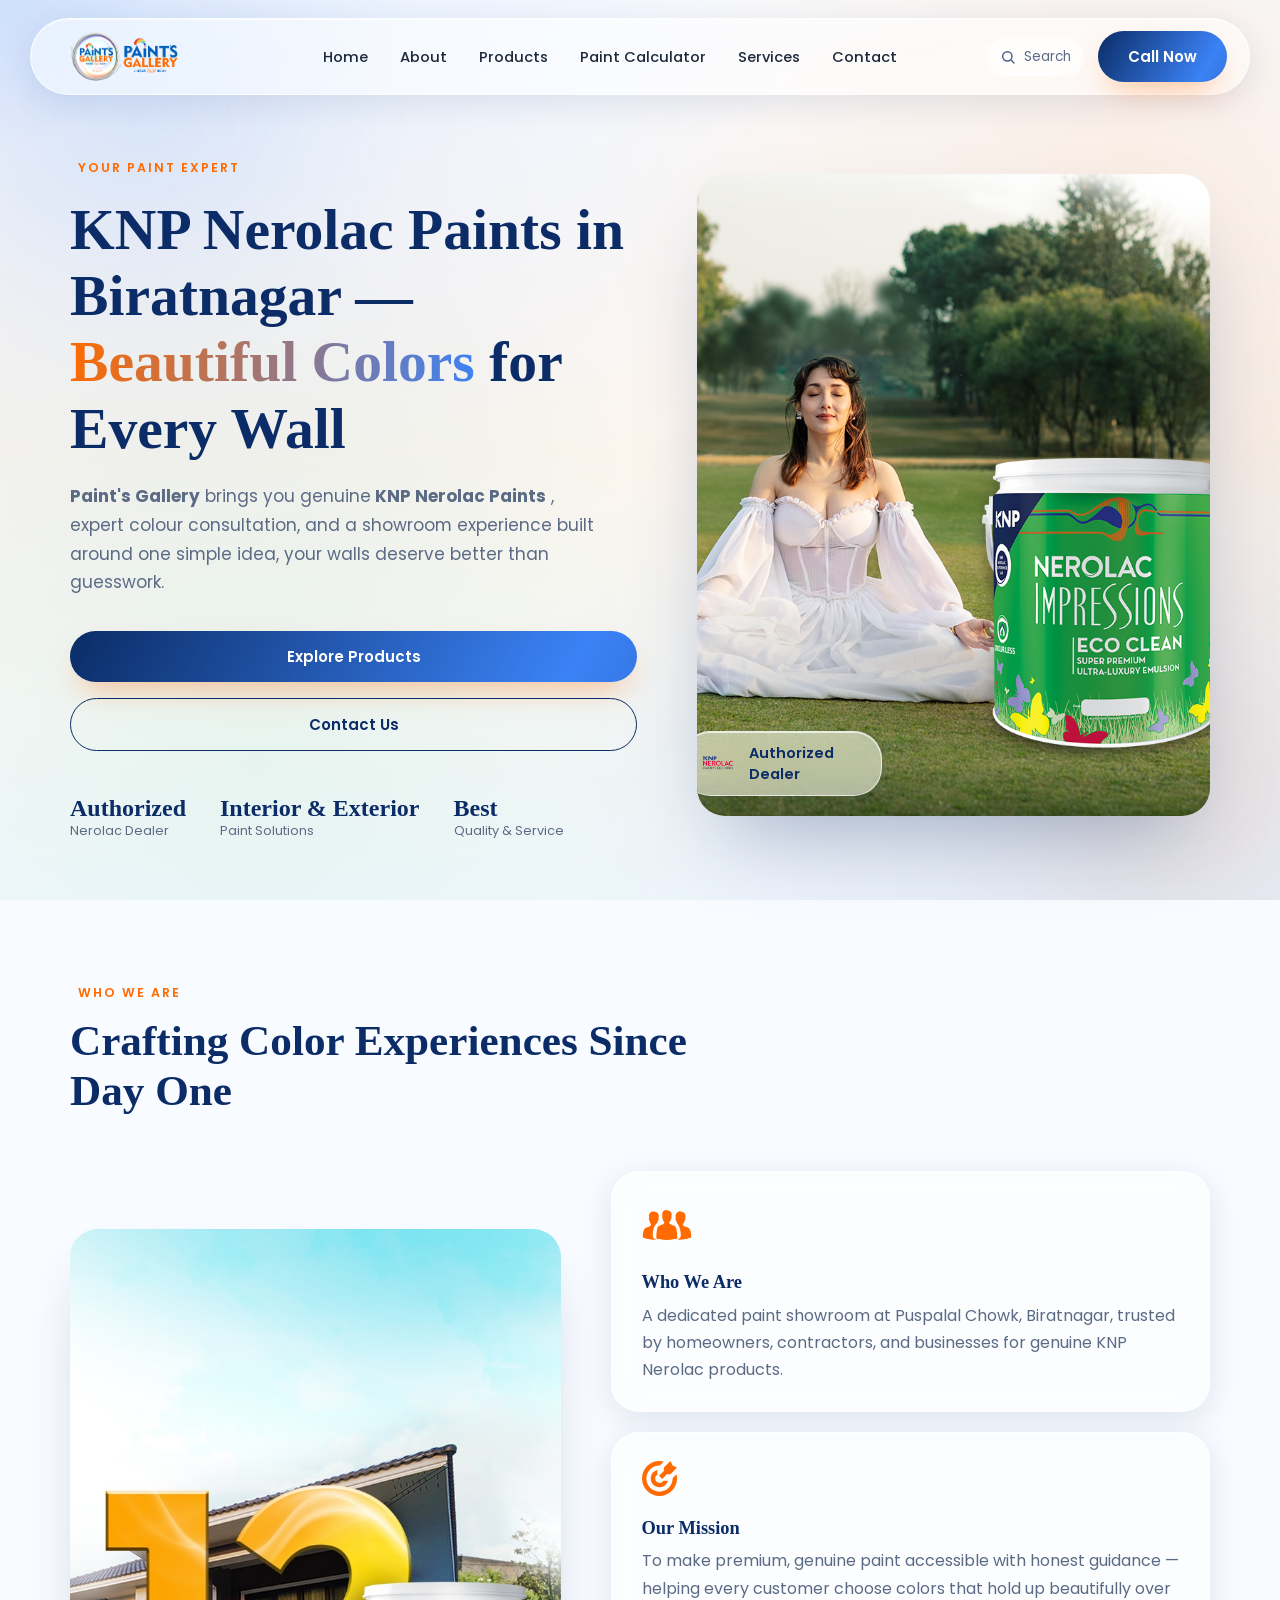
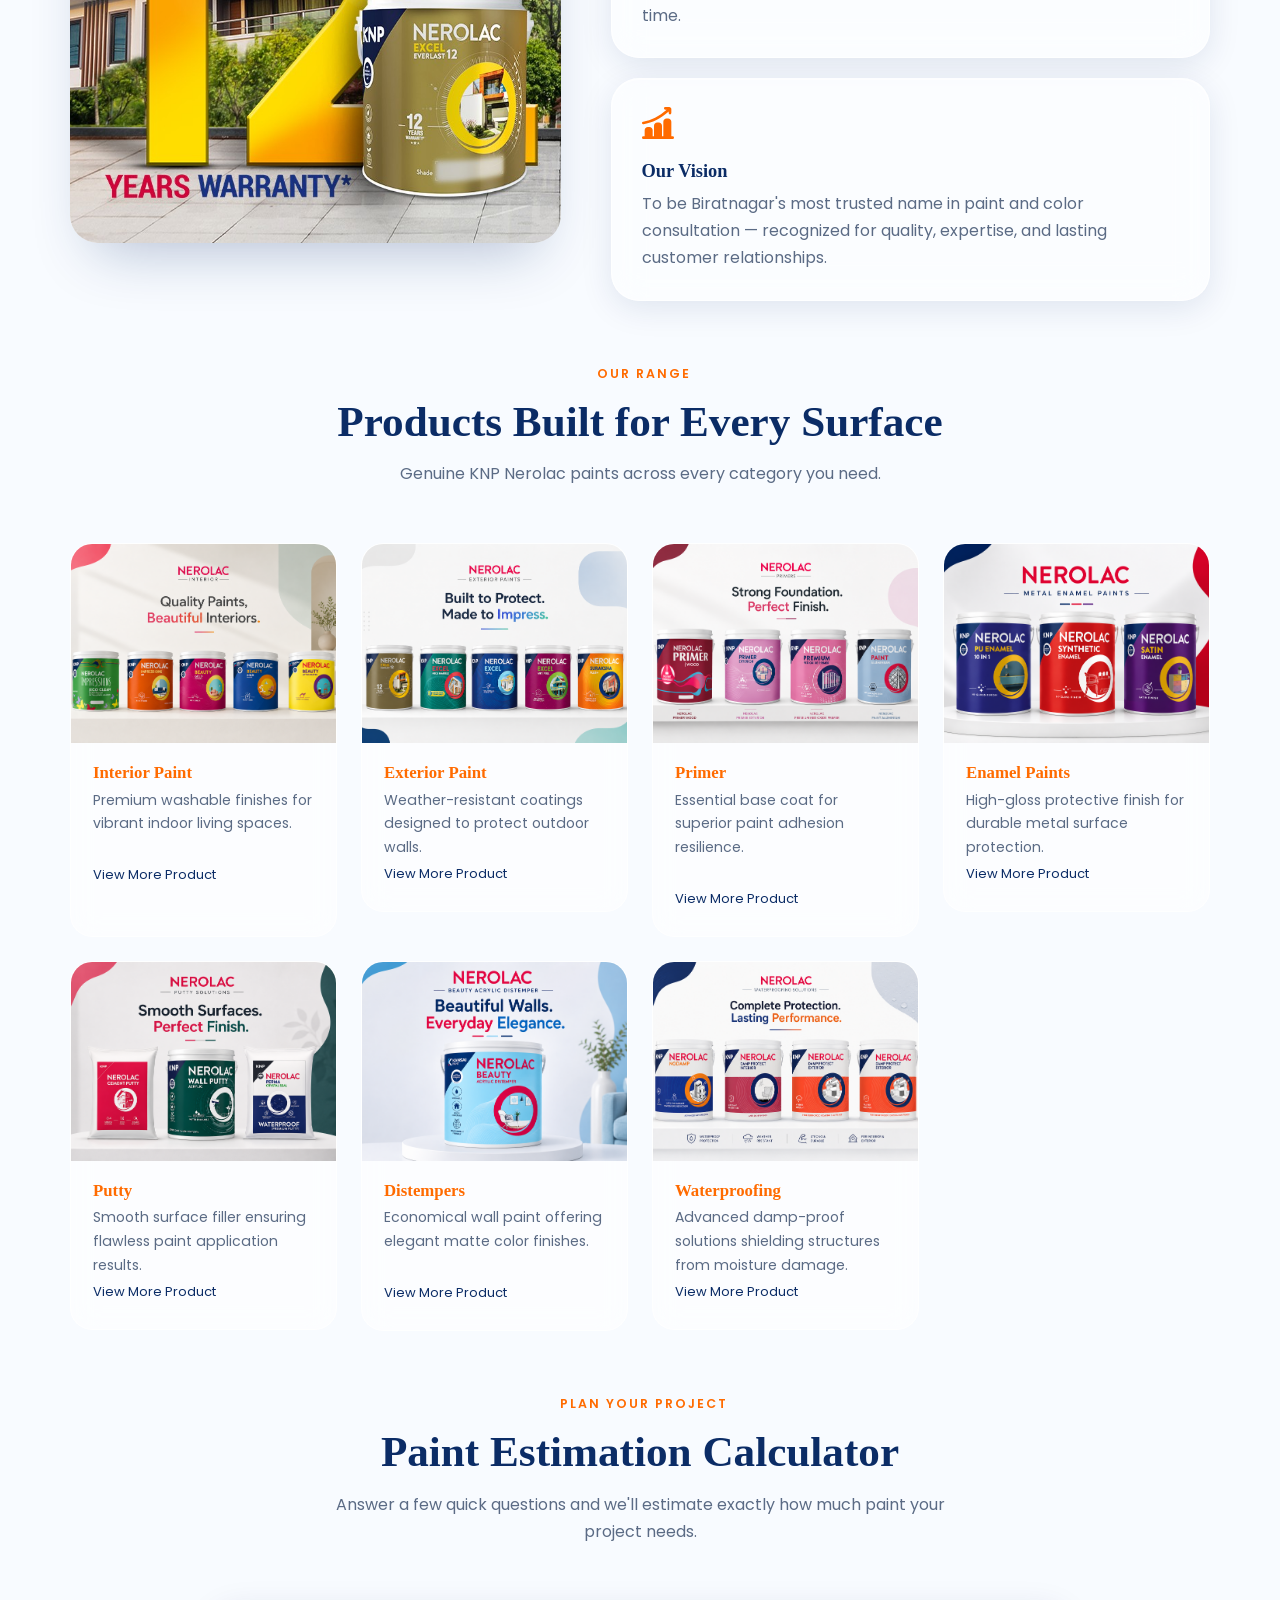
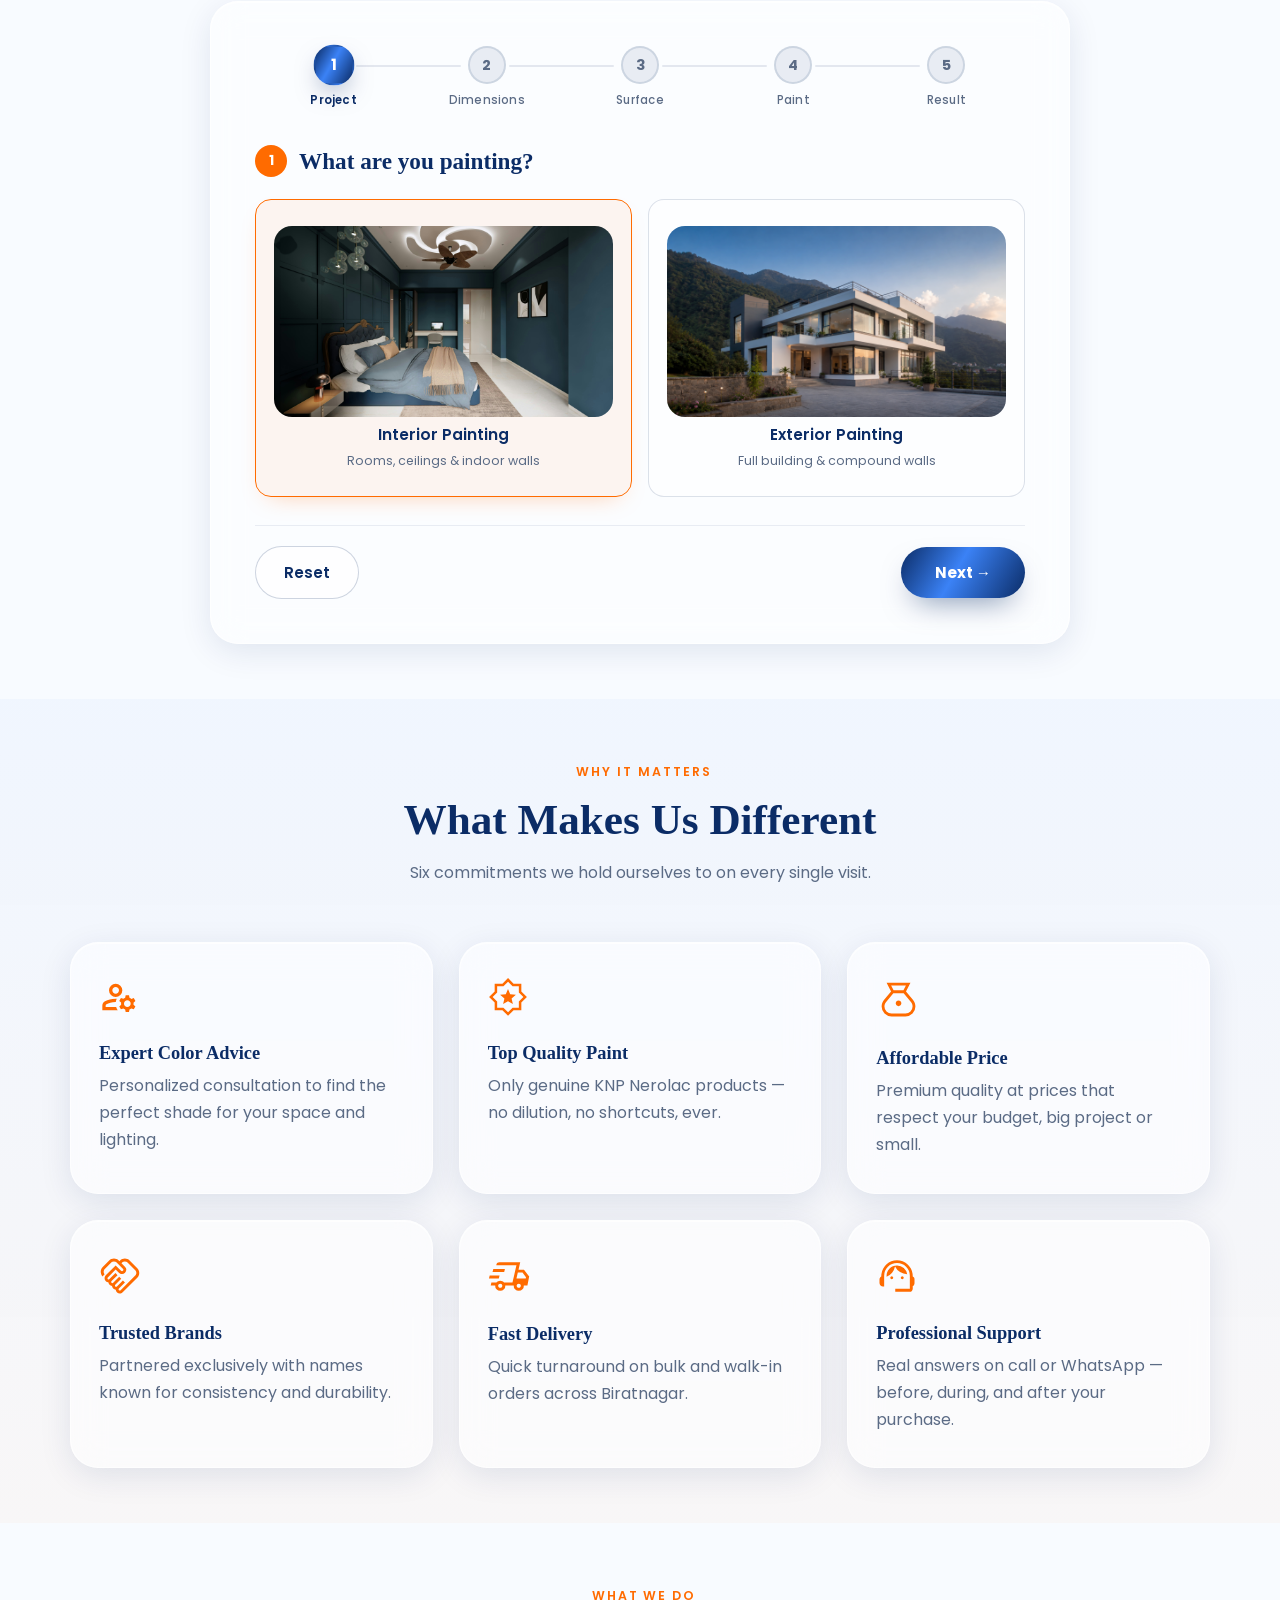
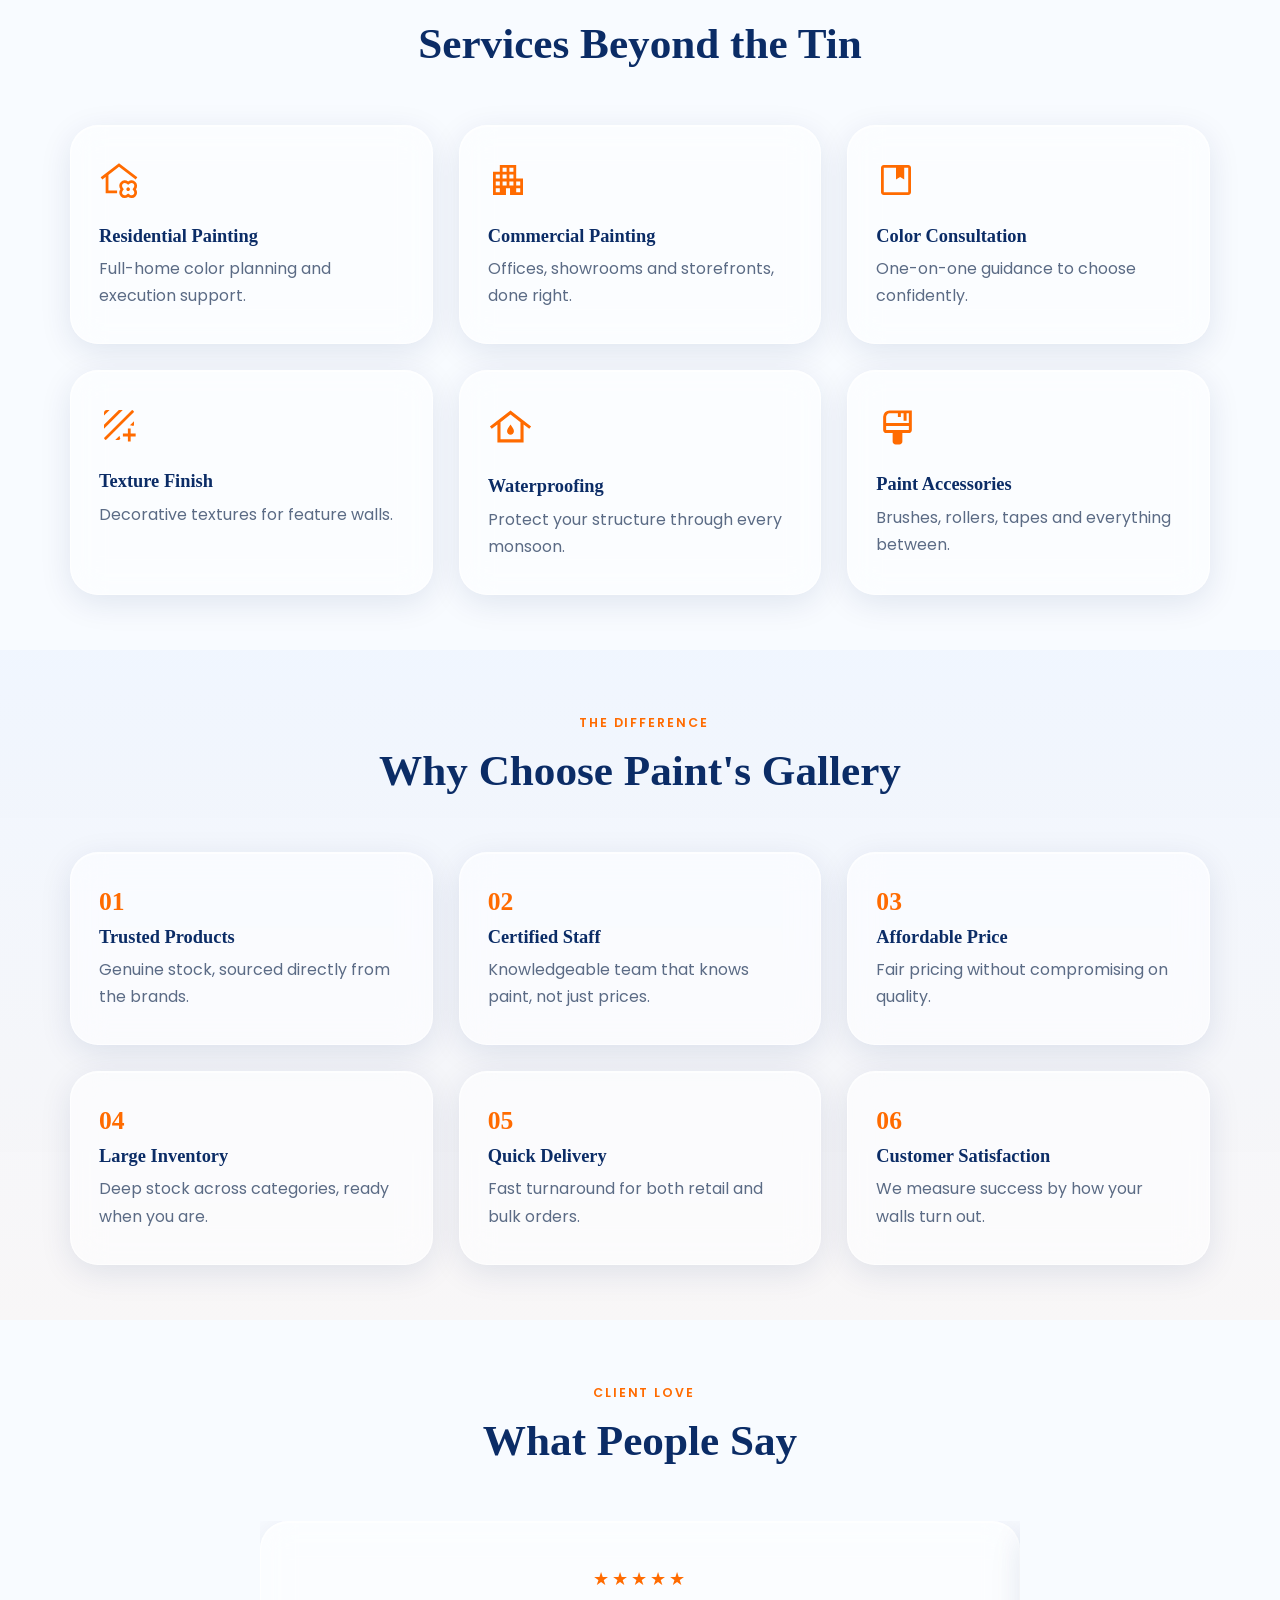
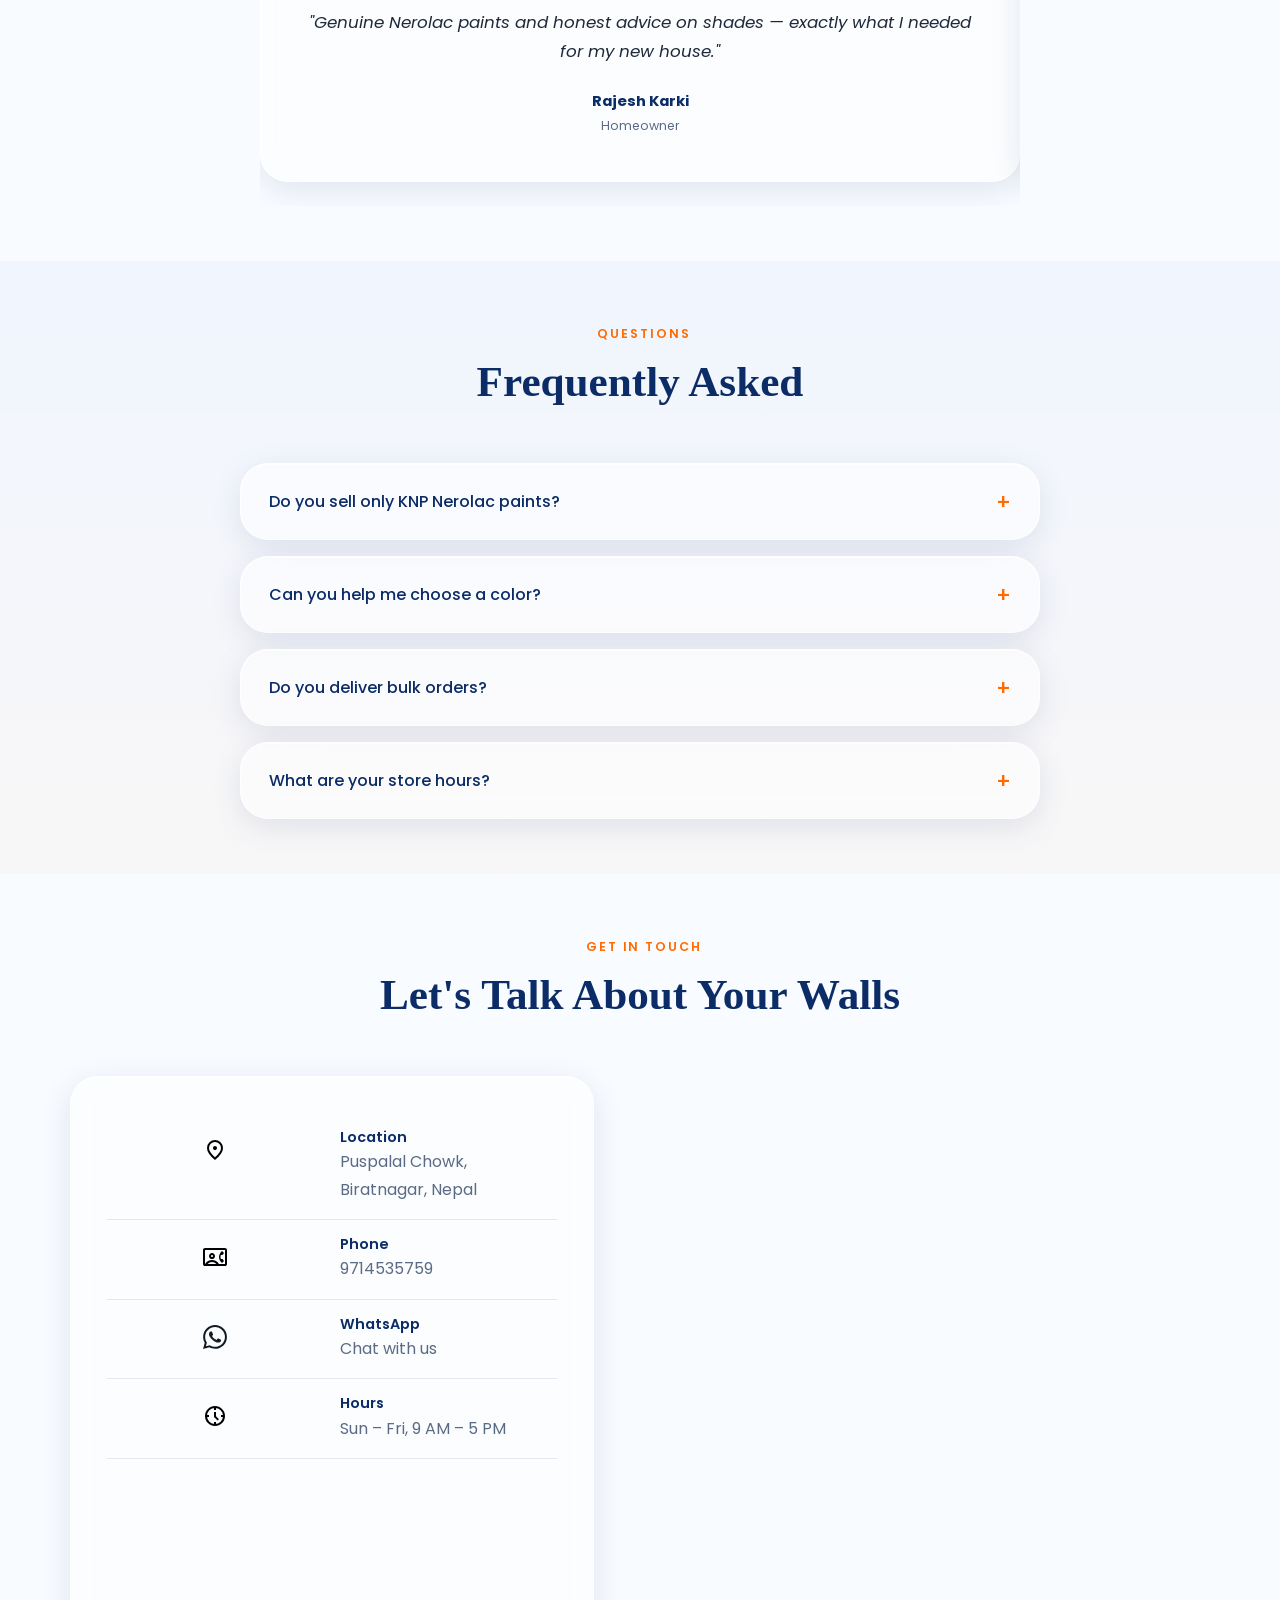
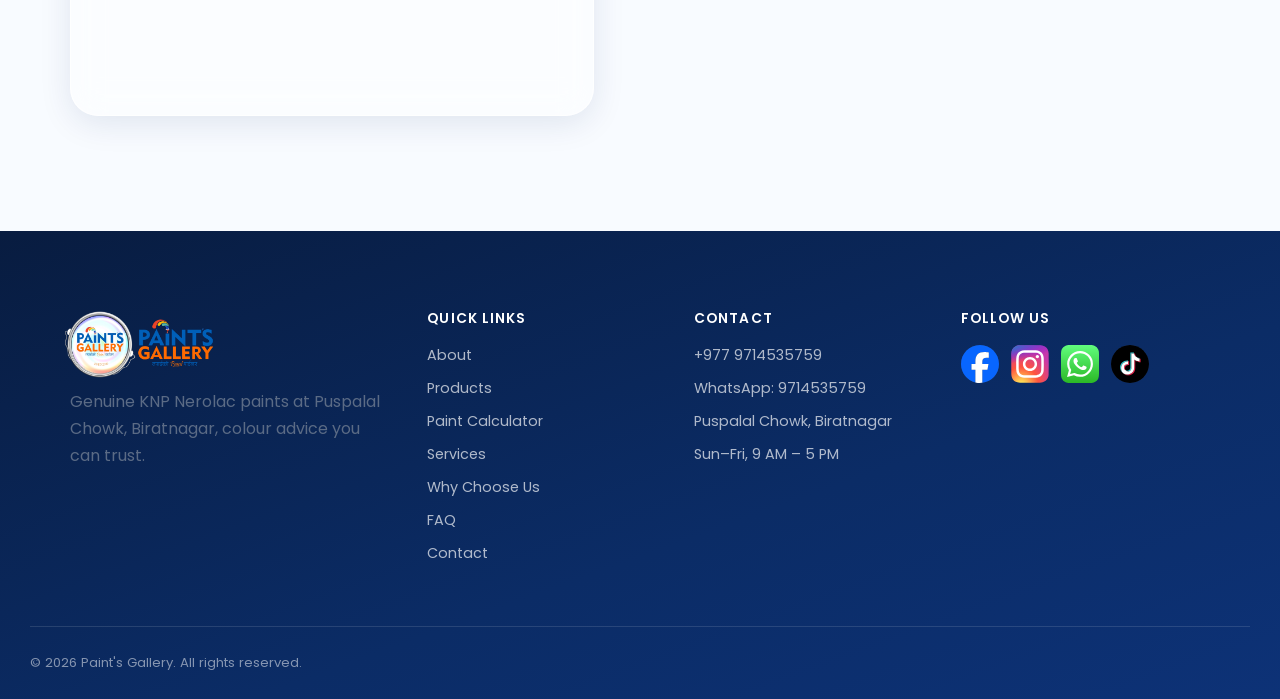
==== index.html @ b74aa904 "FONT" ====
<!doctype html>
<html lang="en">
  <head>
    <meta charset="UTF-8" />
    <meta name="viewport" content="width=device-width, initial-scale=1.0" />
    <title>
      Paint's Gallery | Your Paint Expert — Puspalal Chowk, Biratnagar
    </title>
    <meta
      name="description"
      content="Paint's Gallery — premium paint showroom in Biratnagar, Nepal. Genuine KNP Nerolac paints, expert colour consultation, and professional painting services."
    />
    <link rel="icon" href="assets/logo-sm.png" />
    <link rel="canonical" href="https://paintsgallery.com.np/" />

    <!-- Open Graph / Facebook -->
    <meta property="og:type" content="website" />
    <meta property="og:url" content="https://paintsgallery.com.np/" />
    <meta property="og:title" content="Paint's Gallery — Premium KNP Nerolac Paint Showroom in Biratnagar" />
    <meta property="og:description" content="Authorized KNP Nerolac dealer in Biratnagar. Genuine interior & exterior paints, primers, enamels, putty, distempers & waterproofing. Free paint calculator & color consultation." />
    <meta property="og:image" content="https://paintsgallery.com.np/assets/logo.png" />
    <meta property="og:site_name" content="Paint's Gallery" />
    <meta property="og:locale" content="en_NP" />

    <!-- Twitter Card -->
    <meta name="twitter:card" content="summary_large_image" />
    <meta name="twitter:url" content="https://paintsgallery.com.np/" />
    <meta name="twitter:title" content="Paint's Gallery — Premium KNP Nerolac Paint Showroom in Biratnagar" />
    <meta name="twitter:description" content="Authorized KNP Nerolac dealer in Biratnagar. Genuine paints, free calculator & color consultation. Visit Puspalal Chowk or call 9714535759." />
    <meta name="twitter:image" content="https://paintsgallery.com.np/assets/logo.png" />

    <!-- Fonts -->
    <link rel="preconnect" href="https://fonts.googleapis.com" />
    <link rel="preconnect" href="https://fonts.gstatic.com" crossorigin />
    <link
      href="https://fonts.googleapis.com/css2?family=Playfair+Display:ital,wght@0,500;0,600;0,700;1,500&family=Poppins:wght@300;400;500;600;700&display=swap"
      rel="stylesheet"
    />

    <link rel="stylesheet" href="style.css" />
    <link rel="stylesheet" href="search.css" />

    <!-- JSON-LD Structured Data: LocalBusiness -->
    <script type="application/ld+json">
    {
      "@context": "https://schema.org",
      "@type": ["LocalBusiness", "PaintStore"],
      "name": "Paint's Gallery",
      "image": "https://paintsgallery.com.np/assets/logo.png",
      "telephone": "+977-9714535759",
      "address": {
        "@type": "PostalAddress",
        "streetAddress": "Puspalal Chowk",
        "addressLocality": "Biratnagar",
        "addressCountry": "NP"
      },
      "geo": {
        "@type": "GeoCoordinates",
        "latitude": 26.4525,
        "longitude": 87.2718
      },
      "url": "https://paintsgallery.com.np",
      "openingHoursSpecification": [{
        "@type": "OpeningHoursSpecification",
        "dayOfWeek": ["Sunday", "Monday", "Tuesday", "Wednesday", "Thursday", "Friday"],
        "opens": "09:00",
        "closes": "17:00"
      }],
      "priceRange": "₨₨",
      "brand": {
        "@type": "Brand",
        "name": "KNP Nerolac"
      },
      "sameAs": [
        "https://wa.me/9779714535759",
        "https://www.facebook.com/paintsgallerybiratnagar"
      ]
    }
    </script>
  </head>
  <body>
    <!-- ============ LOADER ============ -->
    <div class="loader" id="loader">
      <div class="loader-inner">
        <img src="assets/loader.webp" alt="Paint's Gallery" class="loader-logo" />
        <div class="loader-bar"><span></span></div>
      </div>
    </div>

    <!-- ============ CURSOR GLOW ============ -->
    <div class="cursor-glow" id="cursorGlow"></div>

    <!-- ============ SCROLL PROGRESS ============ -->
    <div class="scroll-progress" id="scrollProgress"></div>

    <!-- ============ AMBIENT BACKGROUND BLOBS ============ -->
    <div class="bg-blobs" aria-hidden="true">
      <span class="blob blob-1"></span>
      <span class="blob blob-2"></span>
      <span class="blob blob-3"></span>
      <span class="blob blob-4"></span>
    </div>

    <!-- ============ HEADER / NAV ============ -->
    <header class="navbar glass" id="navbar">
      <div class="nav-inner">
        <a href="index.html" class="brand">
          <img src="assets/logo.webp" alt="Paint's Gallery logo" />
        </a>

        <nav>
          <ul class="nav-links" id="navLinks">
            <li>
              <a
                href="index.html#home"
                class="nav-link active"
                data-section="home"
                >Home</a
              >
            </li>
            <li>
              <a href="index.html#about" class="nav-link" data-section="about"
                >About</a
              >
            </li>
            <li class="nav-item dropdown">
              <a
                href="index.html#products"
                class="nav-link dropdown-toggle"
                data-section="products"
              >
                Products
              </a>
              <ul class="dropdown-menu">
                <li>
                  <a class="dropdown-item" href="interior.html"
                    >KNP Nerolac Interior paints</a
                  >
                </li>
                <li>
                  <a class="dropdown-item" href="exterior.html"
                    >KNP Nerolac exterior paints</a
                  >
                </li>
                <li>
                  <a class="dropdown-item" href="primer.html"
                    >KNP Nerolac primers</a
                  >
                </li>
                <li>
                  <a class="dropdown-item" href="enamel.html"
                    >KNP Nerolac enamel paints</a
                  >
                </li>
                <li>
                  <a class="dropdown-item" href="putty.html"
                    >KNP Nerolac Putty</a
                  >
                </li>
                <li>
                  <a class="dropdown-item" href="distemper.html"
                    >KNP Nerolac Distemper</a
                  >
                </li>
                <li>
                  <a class="dropdown-item" href="waterproof.html"
                    >KNP Nerolac Waterproofing</a
                  >
                </li>
              </ul>
            </li>

            <li>
              <a
                href="index.html#estimator"
                class="nav-link"
                data-section="estimator"
                >Paint Calculator</a
              >
            </li>

            <li>
              <a
                href="index.html#services"
                class="nav-link"
                data-section="services"
                >Services</a
              >
            </li>
            <!-- <li>
              <a
                href="index.html#visualizer"
                class="nav-link"
                data-section="visulizer"
                >Color Visualizer</a
              >
            </li> -->

            <li>
              <a
                href="index.html#contact"
                class="nav-link"
                data-section="contact"
                >Contact</a
              >
            </li>
          </ul>
        </nav>

        <div class="nav-actions">
          <a href="tel:+9779714535759" class="btn btn-primary ripple"
            >Call Now</a
          >
          <button
            class="mobile-menu-btn"
            id="mobileMenuBtn"
            aria-label="Toggle Menu"
          >
            <span class="menu-bars">
              <svg
                xmlns="http://www.w3.org/2000/svg"
                height="28px"
                viewBox="0 -960 960 960"
                width="28px"
                fill="currentColor"
              >
                <path
                  d="M120-240v-80h720v80H120Zm0-200v-80h720v80H120Zm0-200v-80h720v80H120Z"
                />
              </svg>
            </span>

            <svg
              class="menu-close-icon"
              xmlns="http://www.w3.org/2000/svg"
              viewBox="0 -960 960 960"
              width="32"
              height="32"
            >
              <path
                fill="currentColor"
                d="m256-200-56-56 224-224-224-224 56-56 224 224 224-224 56 56-224 224 224 224-56 56-224-224-224 224Z"
              />
            </svg>
          </button>
        </div>
      </div>
    </header>

    <main id="home">
      <!-- ============ HERO ============ -->
      <section class="hero" id="heroSection">
        <div class="hero-inner">
          <div class="hero-copy reveal-up">
            <span class="eyebrow">Your PAINT EXPERT</span>
            <h1>
              KNP Nerolac Paints in Biratnagar —<span class="text-gradient"
                >Beautiful Colors</span
              >
              for Every Wall
            </h1>
            <p class="hero-lede">
              <strong>Paint's Gallery</strong> brings you genuine<strong>
                KNP Nerolac Paints</strong
              >
              , expert colour consultation, and a showroom experience built
              around one simple idea, your walls deserve better than guesswork.
            </p>
            <div class="hero-actions">
              <a href="#products" class="btn btn-primary ripple"
                >Explore Products</a
              >
              <a href="#contact" class="btn btn-outline ripple">Contact Us</a>
            </div>
            <div class="hero-stats">
              <div>
                <strong>Authorized</strong>
                <span>Nerolac Dealer</span>
              </div>
              <div>
                <strong>Interior & Exterior</strong>
                <span>Paint Solutions</span>
              </div>
              <div>
                <strong>Best</strong>
                <span>Quality & Service</span>
              </div>
            </div>
          </div>

          <div class="hero-visual reveal-up" style="--delay: 0.15s">
            <div class="hero-image-frame" id="heroParallax">
              <img
                src="assets/hero/product1.jpg"
                alt="Freshly painted premium interior"
                class="hero-image"
                width="800"
                height="600"
                onerror="this.parentElement.classList.add('img-fallback')"
              />

              <div class="glass hero-float-card">
                <div class="hfc-icon">
                  <img src="assets/nerolac-logo.png" height="70px" />
                </div>
                <div>
                  <strong>Authorized Dealer</strong>
                  <span>
                  
                  </span>
                </div>
              </div>
            </div>
          </div>
        </div>
      </section>

      <!-- ============ ABOUT ============ -->
      <section class="section" id="about">
        <div class="section-inner">
          <div class="section-head reveal-up">
            <span class="eyebrow">Who We Are</span>
            <h2>Crafting Color Experiences Since Day One</h2>
          </div>

          <div class="about-grid">
            <div class="about-image reveal-up">
              <img
                src="assets/hero/about.jpg"
                alt="Paint's Gallery showroom"
                loading="lazy"
                width="600"
                height="400"
                onerror="this.parentElement.classList.add('img-fallback')"
              />
            </div>

            <div class="about-cards">
              <div class="glass about-card reveal-up" style="--delay: 0.05s">
                <div class="card-icon">
                  <svg
                    height="50px"
                    width="50px"
                    version="1.1"
                    id="Capa_1"
                    xmlns="http://www.w3.org/2000/svg"
                    xmlns:xlink="http://www.w3.org/1999/xlink"
                    viewBox="0 0 17.92 17.92"
                    xml:space="preserve"
                    fill="#ffffff"
                    stroke="#ffffff"
                    stroke-width="0.5197959999999999"
                  >
                    <g id="SVGRepo_bgCarrier" stroke-width="0"></g>
                    <g
                      id="SVGRepo_tracerCarrier"
                      stroke-linecap="round"
                      stroke-linejoin="round"
                    ></g>
                    <g id="SVGRepo_iconCarrier">
                      <g>
                        <g>
                          <polygon
                            style="fill: #ff6b00"
                            points="12.475,8.868 12.481,8.859 12.48,8.858 "
                          ></polygon>
                          <path
                            style="fill: #ff6b00"
                            d="M17.211,10.107c0,0-0.183-0.249-0.616-0.415c0,0-0.036-0.011-0.092-0.029 c-0.386-0.181-0.752-0.297-0.752-0.297c-0.078-0.028-0.146-0.056-0.21-0.083c-0.261-0.13-0.45-0.279-0.45-0.279 s-0.002-0.002-0.203-0.203c0.361-0.374,0.626-0.882,0.709-1.368c0.064-0.066,0.129-0.172,0.157-0.341 c0.052-0.188,0.117-0.517,0.002-0.67c-0.007-0.008-0.013-0.015-0.02-0.022c0.108-0.396,0.246-1.214-0.244-1.772 c-0.044-0.056-0.318-0.384-0.906-0.558l-0.28-0.097c-0.463-0.143-0.754-0.174-0.766-0.176c-0.021-0.002-0.043,0-0.063,0.005 c-0.016,0.005-0.071,0.019-0.113,0.013c-0.111-0.016-0.277,0.041-0.307,0.053c-0.038,0.015-0.934,0.374-1.205,1.208 c-0.025,0.067-0.134,0.422,0.01,1.292c-0.021,0.014-0.04,0.032-0.058,0.054c-0.116,0.153-0.051,0.48,0.002,0.669 c0.027,0.167,0.092,0.272,0.155,0.339c0.072,0.48,0.302,0.942,0.605,1.296c0,0,0.23,0.398,0.259,0.435 c0.729,1.08,0.821,3.162,0.83,3.396l0.001,0.015l-0.001,0.016c-0.012,0.728-0.374,0.981-0.568,1.065 c-0.094,0.042-0.192,0.079-0.291,0.117c0.049-0.072,0.097-0.197,0.1-0.418c0,0-0.071-3.059-0.688-3.972 c0,0-0.176-0.24-0.593-0.399c0,0-0.034-0.011-0.089-0.028c-0.37-0.174-0.722-0.285-0.722-0.285 c-0.075-0.027-0.142-0.053-0.202-0.08c-0.25-0.125-0.433-0.268-0.433-0.268s-0.002-0.002-0.195-0.196 c0.347-0.36,0.602-0.848,0.681-1.314c0.063-0.063,0.125-0.166,0.152-0.328c0.049-0.181,0.112-0.497,0.001-0.644 c-0.006-0.007-0.012-0.014-0.018-0.021c0.104-0.381,0.236-1.167-0.235-1.704c-0.043-0.053-0.307-0.369-0.871-0.536l-0.27-0.092 C8.97,3.348,8.69,3.317,8.678,3.316c-0.02-0.002-0.041,0-0.061,0.006C8.601,3.326,8.549,3.34,8.508,3.335 c-0.106-0.016-0.266,0.039-0.294,0.05C8.178,3.399,7.317,3.744,7.056,4.546c-0.024,0.065-0.128,0.406,0.01,1.242 C7.045,5.802,7.027,5.819,7.011,5.84C6.9,5.986,6.963,6.302,7.012,6.483c0.027,0.161,0.089,0.263,0.15,0.326 c0.069,0.461,0.29,0.906,0.582,1.246L7.661,8.182L7.659,8.174L7.656,8.191C7.657,8.188,7.659,8.184,7.66,8.182v0.001L7.655,8.191 C7.538,8.556,6.137,8.982,6.137,8.982C5.721,9.141,5.545,9.381,5.545,9.381c-0.616,0.913-0.688,3.971-0.688,3.971 c0.003,0.219,0.05,0.342,0.097,0.414c-0.095-0.035-0.192-0.071-0.283-0.111c-0.194-0.084-0.557-0.339-0.568-1.066v-0.016v-0.016 c0.009-0.234,0.102-2.314,0.817-3.376c0.039-0.054,0.167-0.214,0.403-0.379c0,0,0-0.001-0.001-0.001 c0.361-0.374,0.626-0.882,0.709-1.368C6.095,7.367,6.16,7.261,6.189,7.092c0.052-0.188,0.117-0.517,0.001-0.67 C6.184,6.414,6.177,6.407,6.171,6.4c0.108-0.396,0.246-1.214-0.244-1.772C5.886,4.572,5.611,4.244,5.023,4.07l-0.28-0.097 C4.28,3.83,3.989,3.799,3.977,3.797c-0.021-0.002-0.043,0-0.063,0.005C3.898,3.808,3.843,3.822,3.8,3.816 C3.69,3.8,3.524,3.857,3.494,3.869C3.456,3.883,2.561,4.242,2.289,5.077c-0.025,0.067-0.133,0.422,0.01,1.292 C2.278,6.383,2.258,6.401,2.241,6.423c-0.116,0.153-0.05,0.48,0.001,0.669c0.027,0.167,0.092,0.272,0.155,0.339 c0.072,0.48,0.302,0.942,0.606,1.296L2.917,8.859L2.915,8.85L2.911,8.868c0.001-0.003,0.004-0.007,0.005-0.01v0.001L2.911,8.868 C2.79,9.248,1.332,9.691,1.332,9.691c-0.433,0.166-0.616,0.415-0.616,0.415C0.075,11.056,0,13.171,0,13.171 c0.008,0.482,0.217,0.533,0.217,0.533c1.473,0.657,3.785,0.773,3.785,0.773c0.125,0.004,0.24-0.003,0.356-0.01l0.003,0.012 c0,0,0.87-0.045,1.881-0.23c1.219,0.295,2.46,0.358,2.46,0.358c0.119,0.003,0.231-0.004,0.342-0.011l0.003,0.012 c0,0,1.295-0.066,2.538-0.379c1.053,0.201,1.979,0.248,1.979,0.248c0.124,0.004,0.24-0.003,0.356-0.01l0.003,0.012 c0,0,2.312-0.117,3.785-0.773c0,0,0.208-0.051,0.216-0.534C17.927,13.173,17.852,11.058,17.211,10.107z"
                          ></path>
                        </g>
                      </g>
                    </g>
                  </svg>
                </div>
                <h3>Who We Are</h3>
                <p>
                  A dedicated paint showroom at Puspalal Chowk, Biratnagar,
                  trusted by homeowners, contractors, and businesses for genuine
                  KNP Nerolac products.
                </p>
              </div>
              <div class="glass about-card reveal-up" style="--delay: 0.15s">
                <div class="card-icon">
                  <svg
                    height="35px"
                    width="35px"
                    viewBox="0 0 16 16"
                    fill="none"
                    xmlns="http://www.w3.org/2000/svg"
                  >
                    <g id="SVGRepo_bgCarrier" stroke-width="0"></g>
                    <g
                      id="SVGRepo_tracerCarrier"
                      stroke-linecap="round"
                      stroke-linejoin="round"
                    ></g>
                    <g id="SVGRepo_iconCarrier">
                      <path
                        d="M8.16923 2.00234C8.11301 2.00078 8.0566 2 8 2C4.68629 2 2 4.68629 2 8C2 11.3137 4.68629 14 8 14C11.3137 14 14 11.3137 14 8C14 7.9434 13.9992 7.88699 13.9977 7.83077L15.7642 6.06422C15.9182 6.68407 16 7.33249 16 8C16 12.4183 12.4183 16 8 16C3.58172 16 0 12.4183 0 8C0 3.58172 3.58172 0 8 0C8.66751 0 9.31593 0.0817526 9.93578 0.235791L8.16923 2.00234Z"
                        fill="#FF6B00"
                      ></path>
                      <path
                        d="M4 7.99996C4 6.13612 5.27477 4.57002 7 4.12598V6.26752C6.4022 6.61333 6 7.25968 6 7.99996C6 9.10453 6.89543 9.99996 8 9.99996C8.74028 9.99996 9.38663 9.59776 9.73244 8.99996H11.874C11.4299 10.7252 9.86384 12 8 12C5.79086 12 4 10.2091 4 7.99996Z"
                        fill="#FF6B00"
                      ></path>
                      <path
                        d="M14 2L13 0L10 3V4.58579L7.79289 6.79289L9.20711 8.20711L11.4142 6H13L16 3L14 2Z"
                        fill="#FF6B00"
                      ></path>
                    </g>
                  </svg>
                </div>
                <h3>Our Mission</h3>
                <p>
                  To make premium, genuine paint accessible with honest guidance
                  — helping every customer choose colors that hold up
                  beautifully over time.
                </p>
              </div>
              <div class="glass about-card reveal-up" style="--delay: 0.25s">
                <div class="card-icon">
                  <svg
                    height="32px"
                    width="32px"
                    viewBox="0 0 6.3500002 6.3500002"
                    id="svg1976"
                    version="1.1"
                    xmlns="http://www.w3.org/2000/svg"
                    xmlns:cc="http://creativecommons.org/ns#"
                    xmlns:dc="http://purl.org/dc/elements/1.1/"
                    xmlns:inkscape="http://www.inkscape.org/namespaces/inkscape"
                    xmlns:rdf="http://www.w3.org/1999/02/22-rdf-syntax-ns#"
                    xmlns:sodipodi="http://sodipodi.sourceforge.net/DTD/sodipodi-0.dtd"
                    xmlns:svg="http://www.w3.org/2000/svg"
                    fill="#000000"
                  >
                    <g id="SVGRepo_bgCarrier" stroke-width="0"></g>
                    <g
                      id="SVGRepo_tracerCarrier"
                      stroke-linecap="round"
                      stroke-linejoin="round"
                    ></g>
                    <g id="SVGRepo_iconCarrier">
                      <defs id="defs1970"></defs>
                      <g id="layer1" style="display: inline">
                        <path
                          d="m 0.26485,5.8204456 a 0.2645835,0.2645835 0 0 0 -0.26563,0.26563 0.2645835,0.2645835 0 0 0 0.26563,0.26367 h 5.82031 a 0.2645835,0.2645835 0 0 0 0.26562,-0.26367 0.2645835,0.2645835 0 0 0 -0.26562,-0.26563 z"
                          id="path726"
                          style="
                            color: #ff6b00;
                            font-style: normal;
                            font-variant: normal;
                            font-weight: normal;
                            font-stretch: normal;
                            font-size: medium;
                            line-height: normal;
                            font-family: sans-serif;
                            font-variant-ligatures: normal;
                            font-variant-position: normal;
                            font-variant-caps: normal;
                            font-variant-numeric: normal;
                            font-variant-alternates: normal;
                            font-variant-east-asian: normal;
                            font-feature-settings: normal;
                            font-variation-settings: normal;
                            text-indent: 0;
                            text-align: start;
                            text-decoration: none;
                            text-decoration-line: none;
                            text-decoration-style: solid;
                            text-decoration-color: #ff6b00;
                            letter-spacing: normal;
                            word-spacing: normal;
                            text-transform: none;
                            writing-mode: lr-tb;
                            direction: ltr;
                            text-orientation: mixed;
                            dominant-baseline: auto;
                            baseline-shift: baseline;
                            text-anchor: start;
                            white-space: normal;
                            shape-margin: 0;
                            inline-size: 0;
                            clip-rule: nonzero;
                            display: inline;
                            overflow: visible;
                            visibility: visible;
                            isolation: auto;
                            mix-blend-mode: normal;
                            color-interpolation-filters: linearRGB;
                            vector-effect: none;
                            fill: #ff6b00;
                            fill-opacity: 1;
                            fill-rule: nonzero;
                            stroke: none;
                            stroke-width: 0.529167;
                            stroke-linecap: round;
                            stroke-linejoin: miter;
                            stroke-miterlimit: 4;
                            stroke-dasharray: none;
                            stroke-dashoffset: 0;
                            stroke-opacity: 1;
                            image-rendering: auto;
                            shape-rendering: auto;
                            text-rendering: auto;
                            enable-background: accumulate;
                            stop-color: #ff6b00;
                          "
                        ></path>
                        <path
                          d="m 1.16328,3.9688856 c -0.34722,0 -0.63476,0.28754 -0.63476,0.63477 v 1.48242 a 0.26460996,0.26460996 0 0 0 0.26562,0.26367 h 1.0586 a 0.26460996,0.26460996 0 0 0 0.26367,-0.26367 v -1.48242 c 0,-0.34723 -0.28755,-0.63477 -0.63477,-0.63477 z"
                          id="path728"
                          style="
                            color: #ff6b00;
                            font-style: normal;
                            font-variant: normal;
                            font-weight: normal;
                            font-stretch: normal;
                            font-size: medium;
                            line-height: normal;
                            font-family: sans-serif;
                            font-variant-ligatures: normal;
                            font-variant-position: normal;
                            font-variant-caps: normal;
                            font-variant-numeric: normal;
                            font-variant-alternates: normal;
                            font-variant-east-asian: normal;
                            font-feature-settings: normal;
                            font-variation-settings: normal;
                            text-indent: 0;
                            text-align: start;
                            text-decoration: none;
                            text-decoration-line: none;
                            text-decoration-style: solid;
                            text-decoration-color: #ff6b00;
                            letter-spacing: normal;
                            word-spacing: normal;
                            text-transform: none;
                            writing-mode: lr-tb;
                            direction: ltr;
                            text-orientation: mixed;
                            dominant-baseline: auto;
                            baseline-shift: baseline;
                            text-anchor: start;
                            white-space: normal;
                            shape-margin: 0;
                            inline-size: 0;
                            clip-rule: nonzero;
                            display: inline;
                            overflow: visible;
                            visibility: visible;
                            isolation: auto;
                            mix-blend-mode: normal;
                            color-interpolation-filters: linearRGB;
                            vector-effect: none;
                            fill: #ff6b00;
                            fill-opacity: 1;
                            fill-rule: nonzero;
                            stroke: none;
                            stroke-width: 0.529167;
                            stroke-linecap: round;
                            stroke-linejoin: round;
                            stroke-miterlimit: 4;
                            stroke-dasharray: none;
                            stroke-dashoffset: 0;
                            stroke-opacity: 1;
                            paint-order: stroke fill markers;
                            image-rendering: auto;
                            shape-rendering: auto;
                            text-rendering: auto;
                            enable-background: accumulate;
                            stop-color: #ff6b00;
                          "
                        ></path>
                        <path
                          d="m 3.0168,3.0684956 c -0.34722,0 -0.63477,0.28753 -0.63477,0.63477 v 2.38281 a 0.26460996,0.26460996 0 0 0 0.26367,0.26367 h 1.0586 a 0.26460996,0.26460996 0 0 0 0.26367,-0.26367 v -2.38281 c 0,-0.34724 -0.28755,-0.63477 -0.63477,-0.63477 z"
                          id="path730"
                          style="
                            color: #ff6b00;
                            font-style: normal;
                            font-variant: normal;
                            font-weight: normal;
                            font-stretch: normal;
                            font-size: medium;
                            line-height: normal;
                            font-family: sans-serif;
                            font-variant-ligatures: normal;
                            font-variant-position: normal;
                            font-variant-caps: normal;
                            font-variant-numeric: normal;
                            font-variant-alternates: normal;
                            font-variant-east-asian: normal;
                            font-feature-settings: normal;
                            font-variation-settings: normal;
                            text-indent: 0;
                            text-align: start;
                            text-decoration: none;
                            text-decoration-line: none;
                            text-decoration-style: solid;
                            text-decoration-color: #ff6b00;
                            letter-spacing: normal;
                            word-spacing: normal;
                            text-transform: none;
                            writing-mode: lr-tb;
                            direction: ltr;
                            text-orientation: mixed;
                            dominant-baseline: auto;
                            baseline-shift: baseline;
                            text-anchor: start;
                            white-space: normal;
                            shape-margin: 0;
                            inline-size: 0;
                            clip-rule: nonzero;
                            display: inline;
                            overflow: visible;
                            visibility: visible;
                            isolation: auto;
                            mix-blend-mode: normal;
                            color-interpolation-filters: linearRGB;
                            vector-effect: none;
                            fill: #ff6b00;
                            fill-opacity: 1;
                            fill-rule: nonzero;
                            stroke: none;
                            stroke-width: 0.529167;
                            stroke-linecap: round;
                            stroke-linejoin: round;
                            stroke-miterlimit: 4;
                            stroke-dasharray: none;
                            stroke-dashoffset: 0;
                            stroke-opacity: 1;
                            paint-order: stroke fill markers;
                            image-rendering: auto;
                            shape-rendering: auto;
                            text-rendering: auto;
                            enable-background: accumulate;
                            stop-color: #ff6b00;
                          "
                        ></path>
                        <path
                          d="m 4.86836,2.2755256 c -0.34722,0 -0.63477,0.28754 -0.63477,0.63477 v 3.17578 a 0.26460996,0.26460996 0 0 0 0.26368,0.26367 h 1.05859 a 0.26460996,0.26460996 0 0 0 0.26563,-0.26367 v -3.17578 c 0,-0.34723 -0.2895,-0.63477 -0.63672,-0.63477 z"
                          id="path732"
                          style="
                            color: #ff6b00;
                            font-style: normal;
                            font-variant: normal;
                            font-weight: normal;
                            font-stretch: normal;
                            font-size: medium;
                            line-height: normal;
                            font-family: sans-serif;
                            font-variant-ligatures: normal;
                            font-variant-position: normal;
                            font-variant-caps: normal;
                            font-variant-numeric: normal;
                            font-variant-alternates: normal;
                            font-variant-east-asian: normal;
                            font-feature-settings: normal;
                            font-variation-settings: normal;
                            text-indent: 0;
                            text-align: start;
                            text-decoration: none;
                            text-decoration-line: none;
                            text-decoration-style: solid;
                            text-decoration-color: #ff6b00;
                            letter-spacing: normal;
                            word-spacing: normal;
                            text-transform: none;
                            writing-mode: lr-tb;
                            direction: ltr;
                            text-orientation: mixed;
                            dominant-baseline: auto;
                            baseline-shift: baseline;
                            text-anchor: start;
                            white-space: normal;
                            shape-margin: 0;
                            inline-size: 0;
                            clip-rule: nonzero;
                            display: inline;
                            overflow: visible;
                            visibility: visible;
                            isolation: auto;
                            mix-blend-mode: normal;
                            color-interpolation-filters: linearRGB;
                            vector-effect: none;
                            fill: #ff6b00;
                            fill-opacity: 1;
                            fill-rule: nonzero;
                            stroke: none;
                            stroke-width: 0.529167;
                            stroke-linecap: round;
                            stroke-linejoin: round;
                            stroke-miterlimit: 4;
                            stroke-dasharray: none;
                            stroke-dashoffset: 0;
                            stroke-opacity: 1;
                            paint-order: stroke fill markers;
                            image-rendering: auto;
                            shape-rendering: auto;
                            text-rendering: auto;
                            enable-background: accumulate;
                            stop-color: #ff6b00;
                          "
                        ></path>
                        <path
                          d="M 4.6205208,2.5237e-4 A 0.2645835,0.2645835 0 0 0 4.3564534,0.26380219 0.2645835,0.2645835 0 0 0 4.6205208,0.52941905 H 4.8938883 C 3.3974791,1.8159538 1.8306324,2.6151331 0.2161369,2.9142865 A 0.2645835,0.2645835 0 0 0 0.0052984,3.2227949 0.2645835,0.2645835 0 0 0 0.3117388,3.4357016 C 2.050091,3.1136013 3.722697,2.2498105 5.2923138,0.88753671 V 1.1991456 A 0.2645835,0.2645835 0 0 0 5.5558626,1.4647625 0.2645835,0.2645835 0 0 0 5.8214805,1.1991456 V 0.41986501 C 5.8215308,0.19150501 5.62816,2.0237e-4 5.3998008,2.5237e-4 Z"
                          id="path734"
                          style="
                            color: #ff6b00;
                            font-style: normal;
                            font-variant: normal;
                            font-weight: normal;
                            font-stretch: normal;
                            font-size: medium;
                            line-height: normal;
                            font-family: sans-serif;
                            font-variant-ligatures: normal;
                            font-variant-position: normal;
                            font-variant-caps: normal;
                            font-variant-numeric: normal;
                            font-variant-alternates: normal;
                            font-variant-east-asian: normal;
                            font-feature-settings: normal;
                            font-variation-settings: normal;
                            text-indent: 0;
                            text-align: start;
                            text-decoration: none;
                            text-decoration-line: none;
                            text-decoration-style: solid;
                            text-decoration-color: #ff6b00;
                            letter-spacing: normal;
                            word-spacing: normal;
                            text-transform: none;
                            writing-mode: lr-tb;
                            direction: ltr;
                            text-orientation: mixed;
                            dominant-baseline: auto;
                            baseline-shift: baseline;
                            text-anchor: start;
                            white-space: normal;
                            shape-margin: 0;
                            inline-size: 0;
                            clip-rule: nonzero;
                            display: inline;
                            overflow: visible;
                            visibility: visible;
                            isolation: auto;
                            mix-blend-mode: normal;
                            color-interpolation-filters: linearRGB;
                            vector-effect: none;
                            fill: #ff6b00;
                            fill-opacity: 1;
                            fill-rule: nonzero;
                            stroke: none;
                            stroke-width: 0.529167;
                            stroke-linecap: round;
                            stroke-linejoin: round;
                            stroke-miterlimit: 4;
                            stroke-dasharray: none;
                            stroke-dashoffset: 0;
                            stroke-opacity: 1;
                            paint-order: stroke fill markers;
                            image-rendering: auto;
                            shape-rendering: auto;
                            text-rendering: auto;
                            enable-background: accumulate;
                            stop-color: #ff6b00;
                          "
                        ></path>
                      </g>
                    </g>
                  </svg>
                </div>
                <h3>Our Vision</h3>
                <p>
                  To be Biratnagar's most trusted name in paint and color
                  consultation — recognized for quality, expertise, and lasting
                  customer relationships.
                </p>
              </div>
            </div>
          </div>
        </div>
      </section>

      <section class="home-products-section" id="products">
        <div class="section-inner">
          <div class="section-head center reveal-up">
            <span class="eyebrow">Our Range</span>
            <h2>Products Built for Every Surface</h2>
            <p>Genuine KNP Nerolac paints across every category you need.</p>
          </div>
          <!--Interior-->
          <div class="hp-product-grid">
            <a href="interior.html" class="hp-product-card">
              <div class="hp-product-media">
                <img
                  src="assets/products on home/interior.webp"
                  alt="Interior Paint"
                  loading="lazy"
                  width="400"
                  height="300"
                  onerror="this.parentElement.classList.add('hp-img-fallback')"
                />
              </div>

              <div class="hp-product-body">
                <h3>Interior Paint</h3>
                <p>
                  Premium washable finishes for vibrant indoor living spaces.
                </p>
                <br />
                <span
                  style="color: #0b2c66; font-size: 13px; font-weight: 700px"
                  class="btn-glass"
                >
                  View More Product
                </span>
              </div>
            </a>

            <!--Exterior-->
            <a href="exterior.html">
              <div class="hp-product-card reveal-up">
                <div class="hp-product-media">
                  <img
                    src="assets/products on home/productexterior.webp"
                    alt="Exterior Paint"
                    loading="lazy"
                    width="400"
                    height="300"
                    onerror="
                      this.parentElement.classList.add('hp-img-fallback')
                    "
                  />
                </div>

                <div class="hp-product-body">
                  <h3>Exterior Paint</h3>
                  <p>
                    Weather-resistant coatings designed to protect outdoor
                    walls.
                  </p>
                  <span
                    style="color: #0b2c66; font-size: 13px; font-weight: 700px"
                    class="btn-glass"
                  >
                    View More Product
                  </span>
                </div>
              </div></a
            >
            <!--Primer-->
            <a href="primer.html">
              <div class="hp-product-card reveal-up">
                <div class="hp-product-media">
                  <img
                    src="assets/products on home/primer.webp"
                    alt="Primer"
                    loading="lazy"
                    width="400"
                    height="300"
                    onerror="
                      this.parentElement.classList.add('hp-img-fallback')
                    "
                  />
                </div>

                <div class="hp-product-body">
                  <h3>Primer</h3>
                  <p>
                    Essential base coat for superior paint adhesion resilience.
                  </p>
                  <br />
                  <span
                    style="color: #0b2c66; font-size: 13px; font-weight: 700px"
                    class="btn-glass"
                  >
                    View More Product
                  </span>
                </div>
              </div></a
            >
            <!--Metal Enamel-->
            <a href="enamel.html">
              <div class="hp-product-card reveal-up">
                <div class="hp-product-media">
                  <img
                    src="assets/products on home/metal.webp"
                    alt="Metal Paint Enamel"
                    loading="lazy"
                    width="400"
                    height="300"
                    onerror="
                      this.parentElement.classList.add('hp-img-fallback')
                    "
                  />
                </div>

                <div class="hp-product-body">
                  <h3>Enamel Paints</h3>
                  <p>
                    High-gloss protective finish for durable metal surface
                    protection.
                  </p>
                  <span
                    style="color: #0b2c66; font-size: 13px; font-weight: 700px"
                    class="btn-glass"
                  >
                    View More Product
                  </span>
                </div>
              </div></a
            >
            <!--Putty-->
            <a href="putty.html">
              <div class="hp-product-card reveal-up">
                <div class="hp-product-media">
                  <img
                    src="assets/products on home/putty.webp"
                    alt="Putty"
                    loading="lazy"
                    width="400"
                    height="300"
                    onerror="
                      this.parentElement.classList.add('hp-img-fallback')
                    "
                  />
                </div>

                <div class="hp-product-body">
                  <h3>Putty</h3>
                  <p>
                    Smooth surface filler ensuring flawless paint application
                    results.
                  </p>
                  <span
                    style="color: #0b2c66; font-size: 13px; font-weight: 700px"
                    class="btn-glass"
                  >
                    View More Product
                  </span>
                </div>
              </div></a
            >

            <!--Distempers-->
            <a href="distemper.html">
              <div class="hp-product-card reveal-up">
                <div class="hp-product-media">
                  <img
                    src="assets/products on home/distemper.webp"
                    alt="Distempers"
                    loading="lazy"
                    width="400"
                    height="300"
                    onerror="
                      this.parentElement.classList.add('hp-img-fallback')
                    "
                  />
                </div>

                <div class="hp-product-body">
                  <h3>Distempers</h3>
                  <p>
                    Economical wall paint offering elegant matte color finishes.
                  </p>
                  <br />
                  <span
                    style="color: #0b2c66; font-size: 13px; font-weight: 700px"
                    class="btn-glass"
                  >
                    View More Product
                  </span>
                </div>
              </div></a
            >
            <!--waterproofing-->
            <a href="waterproof.html">
              <div class="hp-product-card reveal-up">
                <div class="hp-product-media">
                  <img
                    src="assets/products on home/waterproofing.webp"
                    alt="Waterproofing"
                    loading="lazy"
                    width="400"
                    height="300"
                    onerror="
                      this.parentElement.classList.add('hp-img-fallback')
                    "
                  />
                </div>

                <div class="hp-product-body">
                  <h3>Waterproofing</h3>
                  <p>
                    Advanced damp-proof solutions shielding structures from
                    moisture damage.
                  </p>
                  <span
                    style="color: #0b2c66; font-size: 13px; font-weight: 700px"
                    class="btn-glass"
                  >
                    View More Product
                  </span>
                </div>
              </div></a
            >
          </div>
        </div>
      </section>

      <!-- ============ PAINT ESTIMATION CALCULATOR — WIZARD ============ -->
      <section class="section" id="estimator">
        <div class="section-inner">
          <div class="section-head center reveal-up">
            <span class="eyebrow">Plan Your Project</span>
            <h2>Paint Estimation Calculator</h2>
            <p>Answer a few quick questions and we'll estimate exactly how much paint your project needs.</p>
          </div>

          <div class="glass calc-shell reveal-up">
            <!-- ───── STEP INDICATOR ───── -->
            <nav class="calc-progress" id="calcProgress" aria-label="Calculator steps">
              <div class="calc-progress-item active" data-step="1">
                <span class="calc-progress-dot"><span class="calc-progress-num">1</span><span class="calc-progress-check">✓</span></span>
                <span class="calc-progress-label">Project</span>
                <span class="calc-progress-line"></span>
              </div>
              <div class="calc-progress-item" data-step="2">
                <span class="calc-progress-dot"><span class="calc-progress-num">2</span><span class="calc-progress-check">✓</span></span>
                <span class="calc-progress-label">Dimensions</span>
                <span class="calc-progress-line"></span>
              </div>
              <div class="calc-progress-item" data-step="3">
                <span class="calc-progress-dot"><span class="calc-progress-num">3</span><span class="calc-progress-check">✓</span></span>
                <span class="calc-progress-label">Surface</span>
                <span class="calc-progress-line"></span>
              </div>
              <div class="calc-progress-item" data-step="4">
                <span class="calc-progress-dot"><span class="calc-progress-num">4</span><span class="calc-progress-check">✓</span></span>
                <span class="calc-progress-label">Paint</span>
                <span class="calc-progress-line"></span>
              </div>
              <div class="calc-progress-item" data-step="5">
                <span class="calc-progress-dot"><span class="calc-progress-num">5</span><span class="calc-progress-check">✓</span></span>
                <span class="calc-progress-label">Result</span>
              </div>
            </nav>

            <form id="calcForm" novalidate>

              <!-- ══════ STEP 1 — PROJECT TYPE ══════ -->
              <div class="calc-panel is-active" data-panel="1">
                <h3 class="calc-step-title"><span class="calc-num">1</span> What are you painting?</h3>
                <div class="calc-option-grid calc-option-grid-2">
                  <label class="calc-option-card">
                    <input type="radio" name="calcProjectType" value="interior" checked />
                    <img src="assets/interior.jpg" style="border-radius:18px" alt="Interior Painting" />
                    <span class="calc-option-title">Interior Painting</span>
                    <span class="calc-option-desc">Rooms, ceilings &amp; indoor walls</span>
                  </label>
                  <label class="calc-option-card">
                    <input type="radio" name="calcProjectType" value="exterior" />
                    <img src="assets/exterior.png" style="border-radius:18px" alt="Exterior Painting" />
                    <span class="calc-option-title">Exterior Painting</span>
                    <span class="calc-option-desc">Full building &amp; compound walls</span>
                  </label>
                </div>
                <div class="calc-nav">
                  <button type="button" class="calc-btn-reset" id="calcResetBtn">Reset</button>
                  <button type="button" class="btn btn-primary ripple calc-btn-next" id="calcNext1">Next &rarr;</button>
                </div>
              </div>

              <!-- ══════ STEP 2 — DIMENSIONS ══════ -->
              <div class="calc-panel" data-panel="2" hidden>
                <!-- ─── INTERIOR ─── -->
                <div id="calcInteriorPanel">
                  <div class="calc-step-head">
                    <h3 class="calc-step-title"><span class="calc-num">2</span> Room dimensions</h3>
                    <button type="button" class="calc-link-btn" id="calcToggleDefaults">
                      <span style="color:#ff6b00">Click here</span> to Edit door/window sizes
                    </button>
                  </div>

                  <div class="calc-defaults" id="calcDefaultsPanel">
                    <div class="calc-field-row">
                      <div class="calc-field">
                        <label>Door size — width × height (m)</label>
                        <div class="calc-inline-pair">
                          <input type="number" id="calcDoorW" value="0.9" min="0.1" step="0.05" />
                          <input type="number" id="calcDoorH" value="2.1" min="0.1" step="0.05" />
                        </div>
                      </div>
                      <div class="calc-field">
                        <label>Window size — width × height (m)</label>
                        <div class="calc-inline-pair">
                          <input type="number" id="calcWindowW" value="1.2" min="0.1" step="0.05" />
                          <input type="number" id="calcWindowH" value="1.2" min="0.1" step="0.05" />
                        </div>
                      </div>
                    </div>
                  </div>

                  <div id="calcRoomsWrap"></div>

                  <button type="button" class="btn btn-outline calc-add-room" id="addRoomBtn">+ Add Another Room</button>

                  <div class="calc-subtotal">
                    <span>Total interior paintable area</span>
                    <strong id="calcInteriorTotal">0 m²</strong>
                  </div>
                </div>

                <!-- ─── EXTERIOR ─── -->
                <div id="calcExteriorPanel" style="display:none">
                  <div class="calc-step-head">
                    <h3 class="calc-step-title"><span class="calc-num">2</span> Building dimensions</h3>
                    <button type="button" class="calc-link-btn" id="calcExtToggleDefaults">
                      <span style="color:#ff6b00">Click here</span> to Edit door/window sizes
                    </button>
                  </div>

                  <div class="calc-defaults" id="calcExteriorDefaultsPanel">
                    <div class="calc-field-row">
                      <div class="calc-field">
                        <label>Door size — width × height (m)</label>
                        <div class="calc-inline-pair">
                          <input type="number" id="calcExtDoorW" value="0.9" min="0.1" step="0.05" />
                          <input type="number" id="calcExtDoorH" value="2.1" min="0.1" step="0.05" />
                        </div>
                      </div>
                      <div class="calc-field">
                        <label>Window size — width × height (m)</label>
                        <div class="calc-inline-pair">
                          <input type="number" id="calcExtWindowW" value="1.2" min="0.1" step="0.05" />
                          <input type="number" id="calcExtWindowH" value="1.2" min="0.1" step="0.05" />
                        </div>
                      </div>
                    </div>
                  </div>

                  <div class="calc-field-row calc-unit-row">
                    <div class="calc-field">
                      <label>Unit</label>
                      <select id="calcExtUnit" class="calc-input">
                        <option value="ft">Feet</option>
                        <option value="m">Meter</option>
                      </select>
                    </div>
                  </div>

                  <div class="calc-field-row">
                    <div class="calc-field">
                      <label>Building length</label>
                      <input type="number" id="calcExtLength" class="calc-input" min="0.1" step="0.1" placeholder="e.g. 40" />
                    </div>
                    <div class="calc-field">
                      <label>Building width</label>
                      <input type="number" id="calcExtWidth" class="calc-input" min="0.1" step="0.1" placeholder="e.g. 30" />
                    </div>
                  </div>
                  <div class="calc-field-row">
                    <div class="calc-field">
                      <label>Height per floor</label>
                      <input type="number" id="calcExtHeight" class="calc-input" min="0.1" step="0.1" placeholder="e.g. 10" />
                    </div>
                    <div class="calc-field">
                      <label>Number of floors</label>
                      <input type="number" id="calcExtFloors" class="calc-input" min="1" step="1" value="1" />
                    </div>
                  </div>
                  <div class="calc-field-row">
                    <div class="calc-field">
                      <label>Doors</label>
                      <input type="number" id="calcExtDoors" class="calc-input" min="0" step="1" value="0" />
                    </div>
                    <div class="calc-field">
                      <label>Windows</label>
                      <input type="number" id="calcExtWindows" class="calc-input" min="0" step="1" value="0" />
                    </div>
                  </div>

                  <label class="calc-checkbox-row">
                    <input type="checkbox" id="calcHasCompound" />
                    <span>Include compound wall</span>
                  </label>
                  <div class="calc-field-row calc-conditional" id="calcCompoundFields" style="display:none">
                    <div class="calc-field">
                      <label>Compound wall length</label>
                      <input type="number" id="calcCompoundLength" class="calc-input" min="0" step="0.1" />
                    </div>
                    <div class="calc-field">
                      <label>Compound wall height</label>
                      <input type="number" id="calcCompoundHeight" class="calc-input" min="0" step="0.1" />
                    </div>
                  </div>

                  <label class="calc-checkbox-row">
                    <input type="checkbox" id="calcHasPillars" />
                    <span>Include boundary pillars</span>
                  </label>
                  <div class="calc-field-row calc-conditional" id="calcPillarFields" style="display:none">
                    <div class="calc-field">
                      <label>Additional pillar surface area (m²)</label>
                      <input type="number" id="calcPillarArea" class="calc-input" min="0" step="0.1" placeholder="e.g. 8" />
                    </div>
                  </div>

                  <div class="calc-subtotal">
                    <span>Total exterior paintable area</span>
                    <strong id="calcExteriorTotal">0 m²</strong>
                  </div>
                </div>

                <p class="calc-error" id="calcStep2Error"></p>

                <div class="calc-nav">
                  <button type="button" class="calc-btn-back" id="calcBack2">&larr; Back</button>
                  <button type="button" class="btn btn-primary ripple calc-btn-next" id="calcNext2">Next &rarr;</button>
                </div>
              </div>

              <!-- ══════ STEP 3 — SURFACE TYPE ══════ -->
              <div class="calc-panel" data-panel="3" hidden>
                <h3 class="calc-step-title"><span class="calc-num">3</span> What's the surface condition?</h3>
                <div class="calc-option-grid calc-option-grid-4">
                  <label class="calc-option-card calc-option-card-sm">
                    <input type="radio" name="calcSurface" value="new" checked />
                    <span class="calc-option-title">New Wall</span>
                  </label>
                  <label class="calc-option-card calc-option-card-sm">
                    <input type="radio" name="calcSurface" value="repainted" />
                    <span class="calc-option-title">Previously Painted</span>
                  </label>
                  <label class="calc-option-card calc-option-card-sm">
                    <input type="radio" name="calcSurface" value="absorbent" />
                    <span class="calc-option-title">Highly Absorbent</span>
                  </label>
                  <label class="calc-option-card calc-option-card-sm">
                    <input type="radio" name="calcSurface" value="smooth" />
                    <span class="calc-option-title">Smooth Surface</span>
                  </label>
                </div>
                <div class="calc-nav">
                  <button type="button" class="calc-btn-back" id="calcBack3">&larr; Back</button>
                  <button type="button" class="btn btn-primary ripple calc-btn-next" id="calcNext3">Next &rarr;</button>
                </div>
              </div>

              <!-- ══════ STEP 4 — PAINT SELECTION (progressive reveal) ══════ -->
              <div class="calc-panel" data-panel="4" hidden>
                <h3 class="calc-step-title"><span class="calc-num">4</span> Choose your paint</h3>

                <!-- substep 4a — paint cards -->
                <div class="calc-substep is-show" data-substep="a">
                  <div class="calc-paint-grid" id="calcPaintGrid"></div>
                  <div class="calc-substep-next">
                    <button type="button" class="btn btn-primary ripple calc-substep-btn" id="calcSubNextA">Continue &rarr;</button>
                  </div>
                </div>

                <!-- substep 4b — coats & finish -->
                <div class="calc-substep" data-substep="b">
                  <h4 class="calc-substep-title">Coats &amp; Finish</h4>
                  <div class="calc-field-row calc-field-row-3">
                    <div class="calc-field">
                      <label>Number of coats</label>
                      <div class="calc-stepper">
                        <button type="button" class="calc-stepper-btn" id="calcCoatMinus" aria-label="Decrease coats">−</button>
                        <input type="number" id="calcCoats" class="calc-input" min="1" max="4" value="2" readonly aria-label="Number of coats" />
                        <button type="button" class="calc-stepper-btn" id="calcCoatPlus" aria-label="Increase coats">+</button>
                      </div>
                    </div>
                    <div class="calc-field">
                      <label>Finish</label>
                      <select id="calcFinish" class="calc-input">
                        <option value="matt">Matt</option>
                        <option value="soft-sheen">Soft Sheen</option>
                        <option value="gloss">Gloss</option>
                      </select>
                    </div>
                    <div class="calc-field calc-field-checkbox">
                      <label class="calc-checkbox-row"><input type="checkbox" id="calcDarkShade" /><span>Dark shade colour</span></label>
                    </div>
                  </div>
                  <p class="calc-hint" id="calcDarkWarning" style="display:none">⚠ Dark shades generally require an additional coat — we've added one automatically.</p>
                  <div class="calc-substep-nav">
                    <button type="button" class="calc-btn-back calc-substep-back" data-back="a">&larr; Back</button>
                    <button type="button" class="btn btn-primary ripple calc-substep-btn" id="calcSubNextB">Continue &rarr;</button>
                  </div>
                </div>

                <!-- substep 4c — advanced options -->
                <div class="calc-substep" data-substep="c">
                  <h4 class="calc-substep-title">Advanced Options</h4>
                  <div class="calc-pill-group" role="radiogroup" aria-label="Include advanced estimate">
                    <button type="button" class="calc-pill" data-adv="no" aria-pressed="true">Basic Estimate</button>
                    <button type="button" class="calc-pill" data-adv="yes" aria-pressed="false">Include Primer, Putty &amp; Cost</button>
                  </div>
                  <input type="checkbox" id="calcIncludeAdvanced" style="display:none" />
                  <div class="calc-field-row calc-field-row-3" id="calcAdvancedFields" style="display:none">
                    <div class="calc-field">
                      <label>Primer needed?</label>
                      <select id="calcPrimerNeeded" class="calc-input">
                        <option value="yes">Yes</option>
                        <option value="no">No</option>
                      </select>
                    </div>
                    <div class="calc-field">
                      <label>Putty needed?</label>
                      <select id="calcPuttyNeeded" class="calc-input">
                        <option value="yes">Yes</option>
                        <option value="no">No</option>
                      </select>
                    </div>
                    <div class="calc-field">
                      <label>Price per litre (NPR, optional)</label>
                      <input type="number" id="calcPricePerLitre" class="calc-input" min="0" step="1" placeholder="e.g. 450" />
                    </div>
                  </div>
                  <div class="calc-substep-nav">
                    <button type="button" class="calc-btn-back calc-substep-back" data-back="b">&larr; Back</button>
                    <button type="button" class="btn btn-primary ripple calc-btn-calculate" id="calcCalculateBtn">Calculate Estimate</button>
                  </div>
                  <p class="calc-error" id="calcStep4Error"></p>
                </div>
              </div>

              <!-- ══════ STEP 5 — RESULT ══════ -->
              <div class="calc-panel" data-panel="5" hidden>
                <h3 class="calc-step-title"><span class="calc-num">5</span> Your Estimate</h3>

                <div class="calc-results is-show" id="calcResults">
                  <div class="calc-est-hero">
                    <div class="calc-hero-card">
                      <span class="calc-result-label">Paintable Area</span>
                      <strong class="calc-result-value" id="resArea">—</strong>
                    </div>
                    <div class="calc-hero-card">
                      <span class="calc-result-label">Selected Paint</span>
                      <strong class="calc-result-value" id="resPaint">—</strong>
                    </div>
                    <div class="calc-hero-card">
                      <span class="calc-result-label">Coverage</span>
                      <strong class="calc-result-value" id="resCoverage">—</strong>
                    </div>
                    <div class="calc-hero-card">
                      <span class="calc-result-label">Coats</span>
                      <strong class="calc-result-value" id="resCoats">—</strong>
                    </div>
                  </div>

                  <div class="calc-litres-band">
                    <div><span>Minimum</span><strong id="resMin">—</strong></div>
                    <div class="is-estimate"><span>Estimated</span><strong id="resEst">—</strong></div>
                    <div><span>Maximum</span><strong id="resMax">—</strong></div>
                  </div>

                  <div class="calc-purchase glass">
                    <span class="calc-result-label">Recommended Purchase</span>
                    <strong class="calc-purchase-combo" id="resPacks">—</strong>
                  </div>

                  <div class="calc-advanced-results" id="resAdvancedWrap" style="display:none">
                    <div class="calc-mini-result"><span>Estimated Primer</span><strong id="resPrimer">—</strong></div>
                    <div class="calc-mini-result"><span>Estimated Putty</span><strong id="resPutty">—</strong></div>
                    <div class="calc-mini-result" id="resCostWrap" style="display:none"><span>Estimated Cost</span><strong id="resCost">—</strong></div>
                  </div>

                  <!-- DOWNLOAD ESTIMATE (PDF) -->
                  <div class="calc-download-block" id="calcDownloadBlock">
                    <div class="calc-field-row">
                      <div class="calc-field">
                        <label>Location</label>
                        <input type="text" id="calcPdfLocation" class="calc-input" placeholder="e.g. Biratnagar" />
                      </div>
                      <div class="calc-field">
                        <label>Customer Name (optional)</label>
                        <input type="text" id="calcPdfCustomer" class="calc-input" placeholder="Customer name" />
                      </div>
                    </div>
                    <button type="button" class="btn btn-primary ripple calc-btn-download" id="calcDownloadBtn">Download Estimate (PDF)</button>
                    <p class="calc-error" id="calcDownloadError"></p>
                  </div>

                  <p class="calc-disclaimer">This is an estimated paint requirement calculated using the manufacturer's standard coverage values under ideal application conditions. Actual consumption may vary depending on surface condition, application method, texture, wastage, and site conditions. Visit us at Puspalal Chowk or call <a href="tel:+9779714535759">9714535759</a> to confirm before purchase.</p>

                  <div class="calc-nav">
                    <button type="button" class="calc-btn-back" id="calcBack5">&larr; Recalculate</button>
                    <a href="tel:+9779714535759" class="btn btn-primary ripple calc-call-btn" id="calcCallBtn">Call to Confirm — 9714535759</a>
                  </div>
                </div>
              </div>

            </form>
          </div>
        </div>
      </section>

      <!-- ============ COLOR VISUALIZER ============ -->

      <!-- ============ FEATURES ============ -->
      <section class="section section-tint" id="features">
        <div class="section-inner">
          <div class="section-head center reveal-up">
            <span class="eyebrow">Why It Matters</span>
            <h2>What Makes Us Different</h2>
            <p>Six commitments we hold ourselves to on every single visit.</p>
          </div>

          <div class="feature-grid">
            <div class="glass feature-card reveal-up" style="--delay: 0.05s">
              <div class="feature-icon">
                <svg
                  xmlns="http://www.w3.org/2000/svg"
                  height="40px"
                  viewBox="0 -960 960 960"
                  width="40px"
                  fill="#FF6B00"
                >
                  <path
                    d="M287-527q-47-47-47-113t47-113q47-47 113-47t113 47q47 47 47 113t-47 113q-47 47-113 47t-113-47ZM80-160v-112q0-33 17-62t47-44q51-26 115-44t141-18h14q6 0 12 2-8 18-13.5 37.5T404-360h-4q-71 0-127.5 18T180-306q-9 5-14.5 14t-5.5 20v32h252q6 21 16 41.5t22 38.5H80Zm560 40-12-60q-12-5-22.5-10.5T584-204l-58 18-40-68 46-40q-2-14-2-26t2-26l-46-40 40-68 58 18q11-8 21.5-13.5T628-460l12-60h80l12 60q12 5 22.5 11t21.5 15l58-20 40 70-46 40q2 12 2 25t-2 25l46 40-40 68-58-18q-11 8-21.5 13.5T732-180l-12 60h-80Zm96.5-143.5Q760-287 760-320t-23.5-56.5Q713-400 680-400t-56.5 23.5Q600-353 600-320t23.5 56.5Q647-240 680-240t56.5-23.5Zm-280-320Q480-607 480-640t-23.5-56.5Q433-720 400-720t-56.5 23.5Q320-673 320-640t23.5 56.5Q367-560 400-560t56.5-23.5ZM400-640Zm12 400Z"
                  />
                </svg>
              </div>
              <h3>Expert Color Advice</h3>
              <p>
                Personalized consultation to find the perfect shade for your
                space and lighting.
              </p>
            </div>
            <div class="glass feature-card reveal-up" style="--delay: 0.1s">
              <div class="feature-icon">
                <svg
                  xmlns="http://www.w3.org/2000/svg"
                  height="40px"
                  viewBox="0 -960 960 960"
                  width="40px"
                  fill="#FF6B00"
                >
                  <path
                    d="m363-310 117-71 117 71-31-133 104-90-137-11-53-126-53 126-137 11 104 90-31 133ZM481-29 346-160H160v-186L26-480l134-134v-186h186l135-134 133 134h186v186l134 134-134 134v186H614L481-29Zm0-84 108-107h151v-151l109-109-109-109v-151H589L481-849 371-740H220v151L111-480l109 109v151h150l111 107Zm0-368Z"
                  />
                </svg>
              </div>
              <h3>Top Quality Paint</h3>
              <p>
                Only genuine KNP Nerolac products — no dilution, no shortcuts,
                ever.
              </p>
            </div>
            <div class="glass feature-card reveal-up" style="--delay: 0.15s">
              <div class="feature-icon">
                <svg
                  xmlns="http://www.w3.org/2000/svg"
                  height="45px"
                  viewBox="0 -960 960 960"
                  width="45px"
                  fill="#FF6B00"
                >
                  <path
                    d="M332-120q-88 0-150-62t-62-150q0-38 13-72.5t36-63.5l152-182-95-190h509l-95 190 151 182q24 29 36.5 63.5T841-332q0 88-62 150t-150 62H332Zm148-218q-25 0-42-17.5T421-398q0-25 17-42.5t42-17.5q26 0 43.5 17.5T541-398q0 25-17.5 42.5T480-338ZM375-675h210l53-105H323l52 105Zm-43 495h296q63 0 107.5-44.5T780-332q0-27-9-52t-26-45L590-615H370L216-429q-17 20-26.5 45t-9.5 52q0 63 44.5 107.5T332-180Z"
                  />
                </svg>
              </div>
              <h3>Affordable Price</h3>
              <p>
                Premium quality at prices that respect your budget, big project
                or small.
              </p>
            </div>
            <div class="glass feature-card reveal-up" style="--delay: 0.2s">
              <div class="feature-icon">
                <svg
                  xmlns="http://www.w3.org/2000/svg"
                  height="42px"
                  viewBox="0 -960 960 960"
                  width="42px"
                  fill="#FF6B00"
                >
                  <path
                    d="M475-146.67q4.67 0 10.33-2.33 5.67-2.33 9-5.67l334-334.66Q841-502 847.17-518.11q6.16-16.11 6.16-32.22 0-16.67-6.16-32.84-6.17-16.16-18.84-28.5L651.67-788.33q-12.34-12.67-28.5-18.84-16.17-6.16-32.84-6.16-16.11 0-32.22 6.16Q542-801 529.33-788.33l-15.66 15.66L592.33-693Q606-679 615-660.67q9 18.34 9 39.67 0 39.33-29.17 68.17Q565.67-524 526.33-524q-23.33 0-40.5-7.33-17.16-7.34-30.95-21.23L381-626 202-447q-4.33 4.33-6.17 9.18-1.83 4.86-1.83 10.4 0 11.09 7.67 18.92 7.66 7.83 18.77 7.83 5.56 0 10.56-2.66 5-2.67 8.33-6l137.34-137.34L423.33-500 287-363.33q-4.33 4.33-6.17 9.5-1.83 5.16-1.83 10.5 0 10.66 8 18.66t18.67 8q5.33 0 10.33-2.33t8.33-5.67l137.34-137L508.33-415 372-278.33q-3.67 3.33-5.83 8.89-2.17 5.55-2.17 11.11 0 10.66 8 18.66t18.67 8q5.33 0 9.83-1.83t8.83-6.17l137.34-137L593.33-330 456-192.67q-4.33 4.34-6.17 9.5Q448-178 448-173.33q0 12 7.5 19.33 7.5 7.33 19.5 7.33ZM474.71-80q-34.38 0-61.21-24.5t-31.83-60.91q-34-4.92-57-27.92t-28-57q-34-5-56.5-28.5t-27.5-56.5q-37.34-5-61.34-31t-24-62q0-18 6.99-35.54 6.98-17.53 20.01-30.8L381-721l117 117q6 6.33 13.56 9.83 7.55 3.5 15.11 3.5 11.66 0 21.33-9.5 9.67-9.5 9.67-21.27 0-5.23-2.84-11.56-2.83-6.33-9.16-12.33l-143-143q-12.34-12.67-28.5-18.84-16.17-6.16-32.84-6.16-16.11 0-32.22 6.16Q293-801 280.37-788.43L132-639.67q-12.33 12.34-18 26.67-5.67 14.33-7 31.33t5 33.5q6.33 16.5 16.33 30.17l-48 48q-19-22.33-30-52.17-11-29.83-10.33-60.5.67-29.33 12.33-56.5Q64-666.33 85-687.33L232.67-835q22.66-22.33 51.03-33.33 28.36-11 58.16-11 29.81 0 57.97 11 28.17 11 50.5 33.33L466-819.33 481.67-835q22.66-22.33 51.03-33.33 28.36-11 58.16-11 29.81 0 57.97 11 28.17 11 50.5 33.33L875-659.33q22.33 22.33 33.67 51.02Q920-579.62 920-549.98q0 29.65-11.33 57.81Q897.33-464 875-441.67L541-108q-13.33 13.33-30.52 20.67Q493.29-80 474.71-80Zm-98.38-550.67Z"
                  />
                </svg>
              </div>
              <h3>Trusted Brands</h3>
              <p>
                Partnered exclusively with names known for consistency and
                durability.
              </p>
            </div>
            <div class="glass feature-card reveal-up" style="--delay: 0.25s">
              <div class="feature-icon">
                <svg
                  xmlns="http://www.w3.org/2000/svg"
                  height="43px"
                  viewBox="0 -960 960 960"
                  width="43px"
                  fill="#FF6B00"
                >
                  <path
                    d="M190.33-195.67q-33-35.66-29.66-85h-100l14.66-66.66h112.34q15.66-18.34 37.66-28.84 22-10.5 48-10.5t48 10.5q22 10.5 37.67 28.84h187.67l89.33-386H184.67l3.33-14.34q5.33-23.33 23.17-37.83Q229-800 252.67-800h466.66L681-633.33h122.33l116 154.66-39.33 198h-80q3.33 49.34-30 85Q736.67-160 686.67-160t-83-35.67q-33-35.66-29.67-85H386.67q3.33 49.34-30 85Q323.33-160 273.33-160t-83-35.67ZM635-433.33h207.67l5.33-29-78-104.34H665.67L635-433.33Zm-5.67-273 6.67-27-89.33 386 6-26.34 34-146 42.66-186.66Zm-608 272.66L38-500.33h220l-16.67 66.66h-220Zm80-146L118-646.33h260l-16.67 66.66h-260Zm172 353q19.67 0 33.17-13.83t13.5-32.83q0-19.67-13.5-33.17T273.33-320q-19 0-32.83 13.5-13.83 13.5-13.83 33.17 0 19 13.83 32.83 13.83 13.83 32.83 13.83Zm413.34 0q19.66 0 33.16-13.83 13.5-13.83 13.5-32.83 0-19.67-13.5-33.17T686.67-320q-19 0-32.84 13.5Q640-293 640-273.33q0 19 13.83 32.83 13.84 13.83 32.84 13.83Z"
                  />
                </svg>
              </div>
              <h3>Fast Delivery</h3>
              <p>
                Quick turnaround on bulk and walk-in orders across Biratnagar.
              </p>
            </div>
            <div class="glass feature-card reveal-up" style="--delay: 0.3s">
              <div class="feature-icon">
                <svg
                  xmlns="http://www.w3.org/2000/svg"
                  height="42px"
                  viewBox="0 -960 960 960"
                  width="42px"
                  fill="#FF6B00"
                >
                  <path
                    d="M440-120v-66.67h333.33V-484q0-121.46-85.38-206.06-85.38-84.61-207.95-84.61t-207.95 84.61q-85.38 84.6-85.38 206.06v244H160q-33 0-56.5-23.5T80-320v-80q0-21 10.5-39.5T120-469l3-53q8-68 39.5-126t79-101q47.5-43 109-67T480-840q68 0 129 24t109 66.5Q766-707 797-649t40 126l3 52q19 9 29.5 27t10.5 38v92q0 20-10.5 38T840-249v62.33q0 27.5-19.58 47.09Q800.83-120 773.33-120H440ZM336.17-416.28q-9.5-9.62-9.5-23.84 0-14.21 9.61-23.71 9.62-9.5 23.84-9.5 14.21 0 23.71 9.61 9.5 9.62 9.5 23.84 0 14.21-9.61 23.71-9.62 9.5-23.84 9.5-14.21 0-23.71-9.61Zm240 0q-9.5-9.62-9.5-23.84 0-14.21 9.61-23.71 9.62-9.5 23.84-9.5 14.21 0 23.71 9.61 9.5 9.62 9.5 23.84 0 14.21-9.61 23.71-9.62 9.5-23.84 9.5-14.21 0-23.71-9.61ZM241-462q-7-106 64-182t177-76q87.67 0 152.83 57.17Q700-605.67 714-519q-89.67-1-164.17-49.67-74.5-48.66-115.02-129.33Q419-618 367.5-555.5T241-462Z"
                  />
                </svg>
              </div>
              <h3>Professional Support</h3>
              <p>
                Real answers on call or WhatsApp — before, during, and after
                your purchase.
              </p>
            </div>
          </div>
        </div>
      </section>

      <!-- ============ SERVICES ============ -->
      <section class="section" id="services">
        <div class="section-inner">
          <div class="section-head center reveal-up">
            <span class="eyebrow">What We Do</span>
            <h2>Services Beyond the Tin</h2>
          </div>

          <div class="service-grid">
            <div class="glass service-card reveal-up" style="--delay: 0.05s">
              <div class="feature-icon">
                <svg
                  xmlns="http://www.w3.org/2000/svg"
                  height="40px"
                  viewBox="0 -960 960 960"
                  width="40px"
                  fill="#FF6B00"
                >
                  <path
                    d="M160-160v-391.67l-80 61-39.67-53 439.67-337L920-544l-40 53.33-400-306-253.33 194v376h208V-160H160Zm540 87q-43.33 29.67-91.17 26.17-47.83-3.5-83.16-38.84-35.34-35.33-38.84-83.5-3.5-48.16 26.17-90.83-29.67-43.33-26.17-91.17 3.5-47.83 38.84-83.16 35.33-35.34 83.5-38.84 48.16-3.5 90.83 26.17 43.33-29.67 91.17-26.17 47.83 3.5 83.16 38.84 35.34 35.33 38.84 83.5 3.5 48.16-26.17 90.83 29.67 43.33 26.17 91.17-3.5 47.83-38.84 83.16-35.33 35.34-83.5 38.84Q742.67-43.33 700-73Zm0-82 42 29.33q20 13.67 44 12 24-1.66 41.33-19 17.34-17.33 19-41.66 1.67-24.34-12-43.67L805-260l29.33-42q13.67-20 12-44-1.66-24-19-41.33-17.33-17.34-41.66-19-24.34-1.67-43.67 12L700-365l-42-29.33q-20-13.67-44-12-24 1.66-41.33 19-17.34 17.33-19 41.66-1.67 24.34 12 43.67L595-260l-29.33 42q-13.67 20-12 44 1.66 24 19 41.33 17.33 17.34 41.66 19 24.34 1.67 43.67-12L700-155Zm30.83-74.17q12.5-12.5 12.5-30.83t-12.5-30.83q-12.5-12.5-30.83-12.5t-30.83 12.5q-12.5 12.5-12.5 30.83t12.5 30.83q12.5 12.5 30.83 12.5t30.83-12.5ZM480-478.67ZM700-260Z"
                  />
                </svg>
              </div>
              <h3>Residential Painting</h3>
              <p>Full-home color planning and execution support.</p>
            </div>
            <div class="glass service-card reveal-up" style="--delay: 0.1s">
              <div class="feature-icon">
                <svg
                  xmlns="http://www.w3.org/2000/svg"
                  height="40px"
                  viewBox="0 -960 960 960"
                  width="40px"
                  fill="#FF6B00"
                >
                  <path
                    d="M120-120v-556.67h163.33V-840h393.34v326.67H840V-120H528.67v-163.33h-97.34V-120H120Zm66.67-66.67h96.66v-96.66h-96.66v96.66Zm0-163.33h96.66v-96.67h-96.66V-350Zm0-163.33h96.66V-610h-96.66v96.67ZM350-350h96.67v-96.67H350V-350Zm0-163.33h96.67V-610H350v96.67Zm0-163.34h96.67v-96.66H350v96.66ZM513.33-350H610v-96.67h-96.67V-350Zm0-163.33H610V-610h-96.67v96.67Zm0-163.34H610v-96.66h-96.67v96.66Zm163.34 490h96.66v-96.66h-96.66v96.66Zm0-163.33h96.66v-96.67h-96.66V-350Z"
                  />
                </svg>
              </div>
              <h3>Commercial Painting</h3>
              <p>Offices, showrooms and storefronts, done right.</p>
            </div>
            <div class="glass service-card reveal-up" style="--delay: 0.15s">
              <div class="feature-icon">
                <svg
                  xmlns="http://www.w3.org/2000/svg"
                  height="40px"
                  viewBox="0 -960 960 960"
                  width="40px"
                  fill="#FF6B00"
                >
                  <path
                    d="M186.67-120q-27 0-46.84-19.83Q120-159.67 120-186.67v-586.66q0-27 19.83-46.84Q159.67-840 186.67-840h586.66q27 0 46.84 19.83Q840-800.33 840-773.33v586.66q0 27-19.83 46.84Q800.33-120 773.33-120H186.67Zm0-653.33v586.66h586.66v-586.66h-96V-494l-98.66-59.33L480-494v-279.33H186.67Zm0 586.66v-586.66 586.66Z"
                  />
                </svg>
              </div>
              <h3>Color Consultation</h3>
              <p>One-on-one guidance to choose confidently.</p>
            </div>
            <div class="glass service-card reveal-up" style="--delay: 0.2s">
              <div class="feature-icon">
                <svg
                  xmlns="http://www.w3.org/2000/svg"
                  height="40px"
                  viewBox="0 -960 960 960"
                  width="40px"
                  fill="#FF6B00"
                >
                  <path
                    d="M166-120q-18.33-6.67-29.17-18.5Q126-150.33 120-168.67L793.33-840q17 5 29.67 17.83 12.67 12.84 17.33 30.17L166-120Zm-46-269.33V-484l356-356h94.67L120-389.33Zm0-316v-68q0-27 19.83-46.84Q159.67-840 186.67-840h68L120-705.33Zm720 134.66V-476l-21.67 21.67q-18-8-37.16-12.17-19.17-4.17-39.17-6.17l98-98ZM389.33-120l104-104q2 20 6.5 38.83 4.5 18.84 12.5 36.84L484-120h-94.67Zm304-86.67h-120v-66.66h120v-120H760v120h120v66.66H760v120h-66.67v-120Z"
                  />
                </svg>
              </div>
              <h3>Texture Finish</h3>
              <p>Decorative textures for feature walls.</p>
            </div>
            <div class="glass service-card reveal-up" style="--delay: 0.25s">
              <div class="feature-icon">
                <svg
                  xmlns="http://www.w3.org/2000/svg"
                  height="45px"
                  viewBox="0 -960 960 960"
                  width="45px"
                  fill="#FF6B00"
                >
                  <path
                    d="M267.33-226.67h425.34v-367L480-756.67l-212.67 163v367ZM200.67-160v-383.33L80-450.67l-39.67-53 439.67-337L920-504l-40 53.33-120.67-92.66V-160H200.67Zm331.16-188.17q21.5-21.5 21.5-51.83 0-26.33-11.66-49.83-11.67-23.5-61.67-95.5-50 72-61.67 95.5-11.66 23.5-11.66 49.83 0 30.33 21.5 51.83t51.83 21.5q30.33 0 51.83-21.5ZM480-400Z"
                  />
                </svg>
              </div>
              <h3>Waterproofing</h3>
              <p>Protect your structure through every monsoon.</p>
            </div>
            <div class="glass service-card reveal-up" style="--delay: 0.3s">
              <div class="feature-icon">
                <svg
                  xmlns="http://www.w3.org/2000/svg"
                  height="43px"
                  viewBox="0 -960 960 960"
                  width="43px"
                  fill="#FF6B00"
                >
                  <path
                    d="M438-80q-27 0-46.83-19.58-19.84-19.59-19.84-47.09v-186.66H226.67q-27 0-46.84-19.84Q160-373 160-400v-295.33Q160-754 202.1-797q42.11-43 101.23-43H800v440q0 27-19.83 46.83-19.84 19.84-46.84 19.84H588.67v186.66q0 27.5-19.84 47.09Q549-80 522-80h-84ZM226.67-556h506.66v-217.33h-50.66V-606H616v-167.33h-60.67V-690h-66.66v-83.33H303.33q-32.33 0-54.5 23.16-22.16 23.17-22.16 54.84V-556Zm0 156h506.66v-89.33H226.67V-400Zm0 0v-89.33V-400Z"
                  />
                </svg>
              </div>
              <h3>Paint Accessories</h3>
              <p>Brushes, rollers, tapes and everything between.</p>
            </div>
          </div>
        </div>
      </section>

      <!-- ============ WHY CHOOSE US ============ -->
      <section class="section section-tint" id="why">
        <div class="section-inner">
          <div class="section-head center reveal-up">
            <span class="eyebrow">The Difference</span>
            <h2>Why Choose Paint's Gallery</h2>
          </div>

          <div class="why-grid">
            <div class="glass why-card reveal-up" style="--delay: 0.05s">
              <span>01</span>
              <h3>Trusted Products</h3>
              <p>Genuine stock, sourced directly from the brands.</p>
            </div>
            <div class="glass why-card reveal-up" style="--delay: 0.1s">
              <span>02</span>
              <h3>Certified Staff</h3>
              <p>Knowledgeable team that knows paint, not just prices.</p>
            </div>
            <div class="glass why-card reveal-up" style="--delay: 0.15s">
              <span>03</span>
              <h3>Affordable Price</h3>
              <p>Fair pricing without compromising on quality.</p>
            </div>
            <div class="glass why-card reveal-up" style="--delay: 0.2s">
              <span>04</span>
              <h3>Large Inventory</h3>
              <p>Deep stock across categories, ready when you are.</p>
            </div>
            <div class="glass why-card reveal-up" style="--delay: 0.25s">
              <span>05</span>
              <h3>Quick Delivery</h3>
              <p>Fast turnaround for both retail and bulk orders.</p>
            </div>
            <div class="glass why-card reveal-up" style="--delay: 0.3s">
              <span>06</span>
              <h3>Customer Satisfaction</h3>
              <p>We measure success by how your walls turn out.</p>
            </div>
          </div>
        </div>
      </section>

      <!-- ============ LIGHTBOX ============ -->
      <div class="lightbox" id="lightbox">
        <button class="lightbox-close" id="lightboxClose" aria-label="Close">
          &times;
        </button>
        <img src="" alt="" id="lightboxImg" />
      </div>

      <!-- ============ TESTIMONIALS ============ -->
      <section class="section" id="testimonials">
        <div class="section-inner">
          <div class="section-head center reveal-up">
            <span class="eyebrow">Client Love</span>
            <h2>What People Say</h2>
          </div>

          <div class="testimonial-slider reveal-up">
            <div class="testimonial-track" id="testimonialTrack">
              <div class="glass testimonial-card">
                <div class="stars">★★★★★</div>
                <p>
                  "Genuine Nerolac paints and honest advice on shades — exactly
                  what I needed for my new house."
                </p>
                <div class="t-author">
                  <img
                    src="assets/client1.jpg"
                    alt="Client"
                    loading="lazy"
                    width="48"
                    height="48"
                    onerror="this.style.display = 'none'"
                  />
                  <div><strong>Rajesh Karki</strong><span>Homeowner</span></div>
                </div>
              </div>
              <div class="glass testimonial-card">
                <div class="stars">★★★★★</div>
                <p>
                  "Fast delivery for our commercial site and the KNP exterior
                  coat has held up beautifully through monsoon."
                </p>
                <div class="t-author">
                  <img
                    src="assets/client2.jpg"
                    alt="Client"
                    loading="lazy"
                    width="48"
                    height="48"
                    onerror="this.style.display = 'none'"
                  />
                  <div><strong>Sunita Rai</strong><span>Contractor</span></div>
                </div>
              </div>
              <div class="glass testimonial-card">
                <div class="stars">★★★★★</div>
                <p>
                  "The color consultation saved me from a shade I would have
                  regretted. Highly recommend this shop."
                </p>
                <div class="t-author">
                  <img
                    src="assets/client3.jpg"
                    alt="Client"
                    loading="lazy"
                    width="48"
                    height="48"
                    onerror="this.style.display = 'none'"
                  />
                  <div><strong>Bikash Shah</strong><span>Shop Owner</span></div>
                </div>
              </div>
            </div>
            <div class="testimonial-dots" id="testimonialDots"></div>
          </div>
        </div>
      </section>

      <!-- ============ FAQ ============ -->
      <section class="section section-tint" id="faq">
        <div class="section-inner">
          <div class="section-head center reveal-up">
            <span class="eyebrow">Questions</span>
            <h2>Frequently Asked</h2>
          </div>

          <div class="faq-list reveal-up">
            <div class="faq-item glass">
              <button class="faq-question">
                Do you sell only KNP Nerolac paints?<span>+</span>
              </button>
              <div class="faq-answer">
                <p>
                  Yes — we deal exclusively in genuine KNP Nerolac products
                  across every category, from interior emulsions to industrial
                  coatings.
                </p>
              </div>
            </div>
            <div class="faq-item glass">
              <button class="faq-question">
                Can you help me choose a color?<span>+</span>
              </button>
              <div class="faq-answer">
                <p>
                  Absolutely. Bring a photo, a sample, or just an idea and we'll
                  help you land on a shade that looks right once it's dry.
                </p>
              </div>
            </div>
            <div class="faq-item glass">
              <button class="faq-question">
                Do you deliver bulk orders?<span>+</span>
              </button>
              <div class="faq-answer">
                <p>
                  Yes, we handle both retail and bulk orders for contractors and
                  businesses with fast turnaround.
                </p>
              </div>
            </div>
            <div class="faq-item glass">
              <button class="faq-question">
                What are your store hours?<span>+</span>
              </button>
              <div class="faq-answer">
                <p>
                  We're open Sunday to Friday, 9 AM to 5 PM, and closed on
                  Saturday.
                </p>
              </div>
            </div>
          </div>
        </div>
      </section>

      <!-- ============ CONTACT ============ -->
      <section class="section" id="contact">
        <div class="section-inner">
          <div class="section-head center reveal-up">
            <span class="eyebrow">Get In Touch</span>
            <h2>Let's Talk About Your Walls</h2>
          </div>

          <div class="contact-grid">
            <div class="glass contact-info reveal-up">
              <div class="contact-row">
                <div class="c-ico">
                  <svg
                    xmlns="http://www.w3.org/2000/svg"
                    height="24px"
                    viewBox="0 -960 960 960"
                    width="24px"
                    fill="#000000"
                  >
                    <path
                      d="M536.5-503.5Q560-527 560-560t-23.5-56.5Q513-640 480-640t-56.5 23.5Q400-593 400-560t23.5 56.5Q447-480 480-480t56.5-23.5ZM480-186q122-112 181-203.5T720-552q0-109-69.5-178.5T480-800q-101 0-170.5 69.5T240-552q0 71 59 162.5T480-186Zm0 106Q319-217 239.5-334.5T160-552q0-150 96.5-239T480-880q127 0 223.5 89T800-552q0 100-79.5 217.5T480-80Zm0-480Z"
                    />
                  </svg>
                </div>
                <div>
                  <h4>Location</h4>
                  <p>Puspalal Chowk, Biratnagar, Nepal</p>
                </div>
              </div>
              <div class="contact-row">
                <div class="c-ico">
                  <svg
                    xmlns="http://www.w3.org/2000/svg"
                    height="24px"
                    viewBox="0 -960 960 960"
                    width="24px"
                    fill="#000000"
                  >
                    <path
                      d="M80-120q-33 0-56.5-23.5T0-200v-560q0-33 23.5-56.5T80-840h800q33 0 56.5 23.5T960-760v560q0 33-23.5 56.5T880-120H80Zm556-80h244v-560H80v560h4q42-75 116-117.5T360-360q86 0 160 42.5T636-200ZM445-435q35-35 35-85t-35-85q-35-35-85-35t-85 35q-35 35-35 85t35 85q35 35 85 35t85-35Zm315 195 80-80-60-80h-66q-6-18-10-38.5t-4-41.5q0-21 4-40.5t10-39.5h66l60-80-80-80q-54 42-87 106.5T640-480q0 69 33 133.5T760-240Zm-578 40h356q-34-38-80.5-59T360-280q-51 0-97 21t-81 59Zm149.5-291.5Q320-503 320-520t11.5-28.5Q343-560 360-560t28.5 11.5Q400-537 400-520t-11.5 28.5Q377-480 360-480t-28.5-11.5ZM480-480Z"
                    />
                  </svg>
                </div>
                <div>
                  <h4>Phone</h4>
                  <p><a href="tel:+9779714535759">9714535759</a></p>
                </div>
              </div>
              <div class="contact-row">
                <div class="c-ico">
                  <svg
                    xmlns="http://www.w3.org/2000/svg"
                    height="24px"
                    width="24px"
                    shape-rendering="geometricPrecision"
                    text-rendering="geometricPrecision"
                    image-rendering="optimizeQuality"
                    fill-rule="evenodd"
                    clip-rule="evenodd"
                    viewBox="0 0 510 512.459"
                  >
                    <path
                      fill="#111B21"
                      d="M435.689 74.468C387.754 26.471 324 .025 256.071 0 116.098 0 2.18 113.906 2.131 253.916c-.024 44.758 11.677 88.445 33.898 126.946L0 512.459l134.617-35.311c37.087 20.238 78.85 30.891 121.345 30.903h.109c139.949 0 253.88-113.917 253.928-253.928.024-67.855-26.361-131.645-74.31-179.643v-.012zm-179.618 390.7h-.085c-37.868-.011-75.016-10.192-107.428-29.417l-7.707-4.577-79.886 20.953 21.32-77.889-5.017-7.987c-21.125-33.605-32.29-72.447-32.266-112.322.049-116.366 94.729-211.046 211.155-211.046 56.373.025 109.364 22.003 149.214 61.903 39.853 39.888 61.781 92.927 61.757 149.313-.05 116.377-94.728 211.058-211.057 211.058v.011zm115.768-158.067c-6.344-3.178-37.537-18.52-43.358-20.639-5.82-2.119-10.044-3.177-14.27 3.178-4.225 6.357-16.388 20.651-20.09 24.875-3.702 4.238-7.403 4.762-13.747 1.583-6.343-3.178-26.787-9.874-51.029-31.487-18.86-16.827-31.597-37.598-35.297-43.955-3.702-6.355-.39-9.789 2.775-12.943 2.849-2.848 6.344-7.414 9.522-11.116s4.225-6.355 6.343-10.581c2.12-4.238 1.06-7.937-.522-11.117-1.584-3.177-14.271-34.409-19.568-47.108-5.151-12.37-10.385-10.69-14.269-10.897-3.703-.183-7.927-.219-12.164-.219s-11.105 1.582-16.925 7.939c-5.82 6.354-22.209 21.709-22.209 52.927 0 31.22 22.733 61.405 25.911 65.642 3.177 4.237 44.745 68.318 108.389 95.812 15.135 6.538 26.957 10.446 36.175 13.368 15.196 4.834 29.027 4.153 39.96 2.52 12.19-1.825 37.54-15.353 42.824-30.172 5.283-14.818 5.283-27.529 3.701-30.172-1.582-2.641-5.819-4.237-12.163-7.414l.011-.024z"
                    />
                  </svg>
                </div>
                <div>
                  <h4>WhatsApp</h4>
                  <p>
                    <a
                      href="https://wa.me/9779714535759"
                      target="_blank"
                      rel="noopener"
                      >Chat with us</a
                    >
                  </p>
                </div>
              </div>
              <div class="contact-row">
                <div class="c-ico">
                  <svg
                    xmlns="http://www.w3.org/2000/svg"
                    height="24px"
                    viewBox="0 -960 960 960"
                    width="24px"
                    fill="#000000"
                  >
                    <path
                      d="M582-298 440-440v-200h80v167l118 118-56 57ZM440-720v-80h80v80h-80Zm280 280v-80h80v80h-80ZM440-160v-80h80v80h-80ZM160-440v-80h80v80h-80ZM480-80q-83 0-156-31.5T197-197q-54-54-85.5-127T80-480q0-83 31.5-156T197-763q54-54 127-85.5T480-880q83 0 156 31.5T763-763q54 54 85.5 127T880-480q0 83-31.5 156T763-197q-54 54-127 85.5T480-80Zm0-80q134 0 227-93t93-227q0-134-93-227t-227-93q-134 0-227 93t-93 227q0 134 93 227t227 93Zm0-320Z"
                    />
                  </svg>
                </div>
                <div>
                  <h4>Hours</h4>
                  <p>Sun – Fri, 9 AM – 5 PM</p>
                </div>
              </div>
              <div class="map-embed">
                <iframe
                  src="https://www.google.com/maps?q=Puspalal+Chowk,+Biratnagar,+Nepal&output=embed"
                  loading="lazy"
                  referrerpolicy="no-referrer-when-downgrade"
                  title="Paint's Gallery location"
                ></iframe>
              </div>
            </div>

            
          </div>
        </div>
      </section>
    </main>

    <!-- ============ FOOTER ============ -->
    <footer class="footer">
      <div class="section-inner footer-grid">
        <!-- Footer Brand -->
        <div class="footer-brand">
          <img
            src="assets/logo.webp"
            style="border-radius: 5px"
            alt="Paint's Gallery"
          />
         
          <p>
            Genuine KNP Nerolac paints at Puspalal Chowk, Biratnagar,
            colour advice you can trust.
          </p>
        </div>

        <!-- Quick Links -->
        <div class="footer-col">
          <h4>Quick Links</h4>
          <a href="#about">About</a>
          <a href="#products">Products</a>
          <a href="#estimator">Paint Calculator</a>
          <a href="#services">Services</a>
          <a href="#why">Why Choose Us</a>
          <a href="#faq">FAQ</a>
          <a href="#contact">Contact</a>
        </div>

        <!-- Contact -->
        <div class="footer-col">
          <h4>Contact</h4>
          <a href="tel:+9779714535759"> +977 9714535759</a>
          <a href="https://wa.me/9779714535759" target="_blank" rel="noopener"
            > WhatsApp: 9714535759</a
          >
          <a href="#contact"> Puspalal Chowk, Biratnagar</a>
          <a href="#contact"> Sun–Fri, 9 AM – 5 PM</a>
        </div>

        <!-- Connect / Social -->
        <div class="footer-col">
          <h4>Follow Us</h4>
          <div class="social-icons">
            <a href="#" aria-label="Facebook">
              <svg
                xmlns="http://www.w3.org/2000/svg"
                shape-rendering="geometricPrecision"
                text-rendering="geometricPrecision"
                image-rendering="optimizeQuality"
                fill-rule="evenodd"
                clip-rule="evenodd"
                viewBox="0 0 509 509"
              >
                <g fill-rule="nonzero">
                  <path
                    fill="#0866FF"
                    d="M509 254.5C509 113.94 395.06 0 254.5 0S0 113.94 0 254.5C0 373.86 82.17 474 193.02 501.51V332.27h-52.48V254.5h52.48v-33.51c0-86.63 39.2-126.78 124.24-126.78 16.13 0 43.95 3.17 55.33 6.33v70.5c-6.01-.63-16.44-.95-29.4-.95-41.73 0-57.86 15.81-57.86 56.91v27.5h83.13l-14.28 77.77h-68.85v174.87C411.35 491.92 509 384.62 509 254.5z"
                  />
                  <path
                    fill="#fff"
                    d="M354.18 332.27l14.28-77.77h-83.13V227c0-41.1 16.13-56.91 57.86-56.91 12.96 0 23.39.32 29.4.95v-70.5c-11.38-3.16-39.2-6.33-55.33-6.33-85.04 0-124.24 40.16-124.24 126.78v33.51h-52.48v77.77h52.48v169.24c19.69 4.88 40.28 7.49 61.48 7.49 10.44 0 20.72-.64 30.83-1.86V332.27h68.85z"
                  />
                </g>
              </svg>
            </a>
            <!-- Instagram -->
            <a href="#" aria-label="Instagram">
              <svg
                xmlns="http://www.w3.org/2000/svg"
                xmlns:xlink="http://www.w3.org/1999/xlink"
                viewBox="0 0 132.004 132"
              >
                <defs>
                  <linearGradient id="b">
                    <stop offset="0" stop-color="#3771c8" />
                    <stop stop-color="#3771c8" offset=".128" />
                    <stop offset="1" stop-color="#60f" stop-opacity="0" />
                  </linearGradient>
                  <linearGradient id="a">
                    <stop offset="0" stop-color="#fd5" />
                    <stop offset=".1" stop-color="#fd5" />
                    <stop offset=".5" stop-color="#ff543e" />
                    <stop offset="1" stop-color="#c837ab" />
                  </linearGradient>
                  <radialGradient
                    id="c"
                    cx="158.429"
                    cy="578.088"
                    r="65"
                    xlink:href="#a"
                    gradientUnits="userSpaceOnUse"
                    gradientTransform="matrix(0 -1.98198 1.8439 0 -1031.402 454.004)"
                    fx="158.429"
                    fy="578.088"
                  />
                  <radialGradient
                    id="d"
                    cx="147.694"
                    cy="473.455"
                    r="65"
                    xlink:href="#b"
                    gradientUnits="userSpaceOnUse"
                    gradientTransform="matrix(.17394 .86872 -3.5818 .71718 1648.348 -458.493)"
                    fx="147.694"
                    fy="473.455"
                  />
                </defs>
                <path
                  fill="url(#c)"
                  d="M65.03 0C37.888 0 29.95.028 28.407.156c-5.57.463-9.036 1.34-12.812 3.22-2.91 1.445-5.205 3.12-7.47 5.468C4 13.126 1.5 18.394.595 24.656c-.44 3.04-.568 3.66-.594 19.188-.01 5.176 0 11.988 0 21.125 0 27.12.03 35.05.16 36.59.45 5.42 1.3 8.83 3.1 12.56 3.44 7.14 10.01 12.5 17.75 14.5 2.68.69 5.64 1.07 9.44 1.25 1.61.07 18.02.12 34.44.12 16.42 0 32.84-.02 34.41-.1 4.4-.207 6.955-.55 9.78-1.28 7.79-2.01 14.24-7.29 17.75-14.53 1.765-3.64 2.66-7.18 3.065-12.317.088-1.12.125-18.977.125-36.81 0-17.836-.04-35.66-.128-36.78-.41-5.22-1.305-8.73-3.127-12.44-1.495-3.037-3.155-5.305-5.565-7.624C116.9 4 111.64 1.5 105.372.596 102.335.157 101.73.027 86.19 0H65.03z"
                  transform="translate(1.004 1)"
                />
                <path
                  fill="url(#d)"
                  d="M65.03 0C37.888 0 29.95.028 28.407.156c-5.57.463-9.036 1.34-12.812 3.22-2.91 1.445-5.205 3.12-7.47 5.468C4 13.126 1.5 18.394.595 24.656c-.44 3.04-.568 3.66-.594 19.188-.01 5.176 0 11.988 0 21.125 0 27.12.03 35.05.16 36.59.45 5.42 1.3 8.83 3.1 12.56 3.44 7.14 10.01 12.5 17.75 14.5 2.68.69 5.64 1.07 9.44 1.25 1.61.07 18.02.12 34.44.12 16.42 0 32.84-.02 34.41-.1 4.4-.207 6.955-.55 9.78-1.28 7.79-2.01 14.24-7.29 17.75-14.53 1.765-3.64 2.66-7.18 3.065-12.317.088-1.12.125-18.977.125-36.81 0-17.836-.04-35.66-.128-36.78-.41-5.22-1.305-8.73-3.127-12.44-1.495-3.037-3.155-5.305-5.565-7.624C116.9 4 111.64 1.5 105.372.596 102.335.157 101.73.027 86.19 0H65.03z"
                  transform="translate(1.004 1)"
                />
                <path
                  fill="#fff"
                  d="M66.004 18c-13.036 0-14.672.057-19.792.29-5.11.234-8.598 1.043-11.65 2.23-3.157 1.226-5.835 2.866-8.503 5.535-2.67 2.668-4.31 5.346-5.54 8.502-1.19 3.053-2 6.542-2.23 11.65C18.06 51.327 18 52.964 18 66s.058 14.667.29 19.787c.235 5.11 1.044 8.598 2.23 11.65 1.227 3.157 2.867 5.835 5.536 8.503 2.667 2.67 5.345 4.314 8.5 5.54 3.054 1.187 6.543 1.996 11.652 2.23 5.12.233 6.755.29 19.79.29 13.037 0 14.668-.057 19.788-.29 5.11-.234 8.602-1.043 11.656-2.23 3.156-1.226 5.83-2.87 8.497-5.54 2.67-2.668 4.31-5.346 5.54-8.502 1.18-3.053 1.99-6.542 2.23-11.65.23-5.12.29-6.752.29-19.788 0-13.036-.06-14.672-.29-19.792-.24-5.11-1.05-8.598-2.23-11.65-1.23-3.157-2.87-5.835-5.54-8.503-2.67-2.67-5.34-4.31-8.5-5.535-3.06-1.187-6.55-1.996-11.66-2.23-5.12-.233-6.75-.29-19.79-.29zm-4.306 8.65c1.278-.002 2.704 0 4.306 0 12.816 0 14.335.046 19.396.276 4.68.214 7.22.996 8.912 1.653 2.24.87 3.837 1.91 5.516 3.59 1.68 1.68 2.72 3.28 3.592 5.52.657 1.69 1.44 4.23 1.653 8.91.23 5.06.28 6.58.28 19.39s-.05 14.33-.28 19.39c-.214 4.68-.996 7.22-1.653 8.91-.87 2.24-1.912 3.835-3.592 5.514-1.68 1.68-3.275 2.72-5.516 3.59-1.69.66-4.232 1.44-8.912 1.654-5.06.23-6.58.28-19.396.28-12.817 0-14.336-.05-19.396-.28-4.68-.216-7.22-.998-8.913-1.655-2.24-.87-3.84-1.91-5.52-3.59-1.68-1.68-2.72-3.276-3.592-5.517-.657-1.69-1.44-4.23-1.653-8.91-.23-5.06-.276-6.58-.276-19.398s.046-14.33.276-19.39c.214-4.68.996-7.22 1.653-8.912.87-2.24 1.912-3.84 3.592-5.52 1.68-1.68 3.28-2.72 5.52-3.592 1.692-.66 4.233-1.44 8.913-1.655 4.428-.2 6.144-.26 15.09-.27zm29.928 7.97c-3.18 0-5.76 2.577-5.76 5.758 0 3.18 2.58 5.76 5.76 5.76 3.18 0 5.76-2.58 5.76-5.76 0-3.18-2.58-5.76-5.76-5.76zm-25.622 6.73c-13.613 0-24.65 11.037-24.65 24.65 0 13.613 11.037 24.645 24.65 24.645C79.617 90.645 90.65 79.613 90.65 66S79.616 41.35 66.003 41.35zm0 8.65c8.836 0 16 7.163 16 16 0 8.836-7.164 16-16 16-8.837 0-16-7.164-16-16 0-8.837 7.163-16 16-16z"
                />
              </svg>
            </a>
            <!-- WhatsApp -->
            <a
              href="https://wa.me/9779714535759"
              target="_blank"
              rel="noopener"
              aria-label="WhatsApp"
            >
              <svg
                id="Layer_1"
                data-name="Layer 1"
                xmlns="http://www.w3.org/2000/svg"
                xmlns:xlink="http://www.w3.org/1999/xlink"
                viewBox="0 0 512 512"
              >
                <defs>
                  <style>
                    .cls-1,
                    .cls-2 {
                      fill-rule: evenodd;
                    }
                    .cls-1 {
                      fill: url(#linear-gradient);
                    }
                    .cls-2 {
                      fill: #fff;
                    }
                  </style>
                  <linearGradient
                    id="linear-gradient"
                    x1="1337.28"
                    y1="518.24"
                    x2="1337.28"
                    y2="-2164.82"
                    gradientTransform="matrix(0.19, 0, 0, -0.19, 0.81, 98.89)"
                    gradientUnits="userSpaceOnUse"
                  >
                    <stop offset="0" stop-color="#61fd7d" />
                    <stop offset="1" stop-color="#2bb826" />
                  </linearGradient>
                </defs>
                <title>wa</title>
                <path
                  class="cls-1"
                  d="M512,382.07c0,2.8-.09,8.88-.26,13.58-.41,11.49-1.32,26.32-2.7,33.07a109.76,109.76,0,0,1-9.27,27.71,98.45,98.45,0,0,1-43.43,43.39,110.21,110.21,0,0,1-27.87,9.28c-6.69,1.35-21.41,2.24-32.82,2.65-4.71.17-10.79.25-13.58.25l-252.1,0c-2.8,0-8.88-.09-13.58-.26-11.49-.41-26.32-1.32-33.07-2.69a110.37,110.37,0,0,1-27.72-9.28A98.5,98.5,0,0,1,12.18,456.3,110.21,110.21,0,0,1,2.9,428.43C1.55,421.74.66,407,.25,395.61.08,390.91,0,384.82,0,382l0-252.1c0-2.8.09-8.88.25-13.58C.71,104.86,1.62,90,3,83.28a110.37,110.37,0,0,1,9.27-27.72A98.59,98.59,0,0,1,55.7,12.18,110.21,110.21,0,0,1,83.57,2.9C90.26,1.55,105,.66,116.39.25,121.09.08,127.18,0,130,0l252.1,0c2.8,0,8.88.09,13.58.25C407.14.71,422,1.62,428.72,3a110.37,110.37,0,0,1,27.72,9.27A98.59,98.59,0,0,1,499.82,55.7a110.21,110.21,0,0,1,9.28,27.87c1.35,6.69,2.24,21.41,2.65,32.82.17,4.7.25,10.79.25,13.58Z"
                />
                <path
                  class="cls-2"
                  d="M379.56,131.67A172.4,172.4,0,0,0,256.67,80.73C161,80.73,83.05,158.64,83.05,254.42a173.47,173.47,0,0,0,23.2,86.82l-24.65,90,92.08-24.17a173.55,173.55,0,0,0,83,21.17h.07c95.73,0,173.69-77.91,173.69-173.69A172.73,172.73,0,0,0,379.53,131.7l0,0ZM256.72,399a144.17,144.17,0,0,1-73.52-20.14l-5.29-3.15L123.27,390l14.59-53.27-3.42-5.47a143.29,143.29,0,0,1-22.11-76.81C112.33,174.81,177.1,110,256.8,110A144.34,144.34,0,0,1,401.12,254.48c-.07,79.67-64.83,144.46-144.41,144.46v0ZM335.87,290.8c-4.32-2.2-25.68-12.67-29.65-14.12s-6.85-2.19-9.8,2.2-11.22,14.11-13.76,17-5.06,3.29-9.37,1.09-18.35-6.77-34.92-21.56c-12.88-11.5-21.61-25.74-24.15-30s-.29-6.71,1.92-8.83c2-1.93,4.32-5.06,6.51-7.6s2.88-4.32,4.32-7.26.74-5.42-.35-7.6-9.8-23.55-13.34-32.25c-3.49-8.51-7.12-7.32-9.79-7.47s-5.42-.13-8.29-.13a16,16,0,0,0-11.57,5.41c-4,4.32-15.2,14.86-15.2,36.22s15.54,42,17.72,44.91,30.61,46.76,74.14,65.54c10.34,4.44,18.42,7.11,24.72,9.18a60,60,0,0,0,27.32,1.71c8.35-1.23,25.68-10.49,29.31-20.62s3.63-18.83,2.55-20.62-3.91-3-8.29-5.22l0,0Z"
                />
              </svg>
            </a>
            <!-- TikTok -->
            <a href="#" target="_blank" rel="noopener" aria-label="TikTok">
              <svg
                xmlns="http://www.w3.org/2000/svg"
                shape-rendering="geometricPrecision"
                text-rendering="geometricPrecision"
                image-rendering="optimizeQuality"
                fill-rule="evenodd"
                clip-rule="evenodd"
                viewBox="0 0 512 512"
              >
                <path
                  d="M256 0c141.385 0 256 114.615 256 256S397.385 512 256 512 0 397.385 0 256 114.615 0 256 0z"
                />
                <path
                  fill="#2DCCD3"
                  fill-rule="nonzero"
                  d="M344.487 161.312c11.585 11.945 26.033 19.226 40.593 22.539v-8.971c-13.681-.969-27.993-5.274-40.593-13.568zm-83.689-59.166v200.601c0 26.281-18.888 43.185-41.855 43.185-7.619 0-14.854-1.781-21.142-5.071 7.979 10.188 20.578 16.048 34.395 16.048 22.968 0 41.855-16.905 41.855-43.208V113.1h36.401a100.278 100.278 0 01-2.434-10.954h-47.22zm-29.864 116.618v-9.939c-4.599-.766-9.196-1.015-13.006-1.015-51.818 0-95.206 41.586-95.206 93.155 0 33.855 16.476 62.795 41.517 79.926-17.445-17.31-28.264-41.54-28.264-68.971 0-51.48 43.253-93.043 94.959-93.156z"
                />
                <path
                  fill="#F1204A"
                  fill-rule="nonzero"
                  d="M313.36 299.433c0 64.057-49.001 98.002-95.184 98.002-19.992 0-38.564-6.041-53.937-16.545 17.266 17.131 41.022 27.499 67.19 27.499 46.184 0 95.184-33.945 95.184-98.002v-104.38c-4.597-3.11-9.015-6.739-13.253-10.976v104.402zM197.801 340.86c-5.635-7.122-8.994-16.341-8.994-27.159 0-30.361 23.734-46.409 55.38-43.073v-50.849c-4.598-.766-9.196-1.014-13.028-1.014h-.226v40.886c-31.644-3.313-55.379 12.712-55.379 43.096 0 17.761 9.084 31.239 22.247 38.113zM385.08 183.851v37.979c-21.029 0-40.931-4.012-58.467-15.823 20.421 20.421 45.192 26.8 71.721 26.8v-46.972a82.367 82.367 0 01-13.254-1.984zm-40.593-22.54c-11.202-11.517-19.745-27.385-23.215-48.211h-10.819c6.176 22.517 18.888 38.227 34.034 48.211z"
                />
                <path
                  fill="#fff"
                  fill-rule="nonzero"
                  d="M218.176 397.435c46.183 0 95.184-33.944 95.184-98.002V195.031c4.238 4.237 8.655 7.866 13.253 10.976 17.536 11.811 37.438 15.823 58.468 15.823v-37.979c-14.561-3.313-29.009-10.593-40.594-22.54-15.146-9.984-27.859-25.694-34.034-48.211h-36.402v200.601c0 26.303-18.888 43.208-41.856 43.208-13.816 0-26.415-5.86-34.394-16.048-13.163-6.875-22.247-20.353-22.247-38.114 0-30.384 23.734-46.409 55.379-43.096v-40.887c-51.705.113-94.958 41.676-94.958 93.156 0 27.431 10.819 51.661 28.264 68.971 15.372 10.503 33.945 16.544 53.937 16.544z"
                />
              </svg>
            </a>
          </div>
        </div>
      </div>

      <div class="footer-bottom section-inner">
        <span>&copy; 2026 Paint's Gallery. All rights reserved.</span>
        
      </div>
    </footer>

    <!-- ============ BACK TO TOP ============ -->
    <button class="back-to-top" id="backToTop" aria-label="Back to top">
      ↑
    </button>

    <script src="script.js"></script>
    <script src="search-data.js"></script>
    <script src="search.js"></script>

    <script src="https://cdnjs.cloudflare.com/ajax/libs/jspdf/2.5.1/jspdf.umd.min.js"></script>
  </body>
</html>
---- style.css ----
/* =========================================================================
   PAINT'S GALLERY — PREMIUM STATIC WEBSITE
   Pure HTML5 / CSS3 / Vanilla JS. No frameworks.
   ========================================================================= */

/* ---------- 1. CSS VARIABLES ---------- */
:root {
  /* Light theme (default) */
  --primary: #0B2C66;
  --primary-light: #17418c;
  --accent-orange: #FF6B00;
  --accent-blue: #3B82F6;
  --success: #22C55E;
  --bg: #F8FBFF;
  --light: #FFFFFF;
  --text: #1E293B;
  --text-soft: #5b6b85;
  --secondary-text: #5b6b85;

  --surface: rgba(255, 255, 255, 0.7);
  --surface-elevated: rgba(255, 255, 255, 0.9);
  --border: rgba(11, 44, 102, 0.12);
  --border-strong: rgba(11, 44, 102, 0.2);

  --glass-bg: rgba(255, 255, 255, 0.55);
  --glass-bg-strong: rgba(255, 255, 255, 0.7);
  --glass-border: rgba(255, 255, 255, 0.65);
  --glass-shadow: 0 8px 32px rgba(11, 44, 102, 0.10);

  --gradient-brand: linear-gradient(120deg, var(--primary) 0%, var(--accent-blue) 45%, var(--primary) 100%);
  --gradient-text: linear-gradient(100deg, var(--accent-orange), var(--accent-blue));

  --font-display: 'ROBOTO',serif;
  --font-body: 'Poppins', sans-serif;

  --radius-lg: 28px;
  --radius-md: 22px;
  --radius-sm: 14px;

  --ease: cubic-bezier(0.22, 1, 0.36, 1);

  /* Theme transition */
  --theme-transition: 0.3s var(--ease);
}

/* ---------- 2. RESET ---------- */
                                          * { box-sizing: border-box; margin: 0; padding: 0; }
                                          html { scroll-behavior: smooth; }
                                          img { max-width: 100%; display: block; }
                                          a { color: inherit; text-decoration: none; }
                                          button { font-family: inherit; border: none; background: none; cursor: pointer; }
                                          ul { list-style: none; }
                                          input, textarea { font-family: inherit; }

                                          /* Targeted theme transitions for theme-sensitive properties */
                                          body, .glass, .glass-strong, .calc-option-card, .calc-wiz-card, .calc-dim-card,
                                          .calc-paint-card, .calc-hero-card, .calc-result-card, .calc-room, .calc-input,
                                          .calc-field input, .calc-field select, .calc-stepper, .calc-pill, .btn,
                                          .btn-primary, .btn-outline, .footer, .navbar, .nav-link, .dropdown-menu,
                                          .dropdown-item, .social-icons a, .newsletter-form input, .faq-question,
                                          .contact-row, .mini-result, .feature-card, .service-card, .why-card,
                                          .about-card, .hp-product-card, .testimonial-card, .stat {
                                            transition: background-color var(--theme-transition), background-image var(--theme-transition),
                                              color var(--theme-transition), border-color var(--theme-transition),
                                              box-shadow var(--theme-transition), backdrop-filter var(--theme-transition);
                                          }

                                          /* ---------- 3. BASE / BACKGROUND ---------- */
body {
  font-family: var(--font-body);
  color: var(--text);
  overflow-x: hidden;
  background-color: var(--bg);
  background-image:
    radial-gradient(circle at 12% 8%, rgba(59, 130, 246, 0.10) 0%, transparent 45%),
    radial-gradient(circle at 88% 18%, rgba(255, 107, 0, 0.08) 0%, transparent 40%),
    radial-gradient(circle at 20% 85%, rgba(34, 197, 94, 0.07) 0%, transparent 42%),
    radial-gradient(circle at 92% 90%, rgba(11, 44, 102, 0.08) 0%, transparent 45%),
    linear-gradient(180deg, #F8FBFF 0%, #FDF6EF 50%, #F3F8FF 100%);
  background-attachment: fixed;
  background-size: cover;
  cursor: default;
  transition: background-color var(--theme-transition), background-image var(--theme-transition);
}

/* `background-attachment: fixed` forces a full-viewport repaint on every
   scroll frame on mobile (esp. Android WebViews) — a major jank source.
   Fall back to static scrolling background on small screens. */
@media (max-width: 768px) {
  body { background-attachment: scroll; }
}

h1, h2, h3, h4 {
                                                                                        font-family: var(--font-display);
                                                                                          color: var(--primary);
                                                                                            line-height: 1.15;
                                                                                              font-weight: 600;
                                                                                              }

                                                                                              p { color: var(--text-soft); line-height: 1.7; }

                                                                                              .text-gradient {
                                                                                                background: var(--gradient-text);
                                                                                                  -webkit-background-clip: text;
                                                                                                    background-clip: text;
                                                                                                      color: transparent;
                                                                                                      }

                                                                                                      .eyebrow {
                                                                                                        display: inline-flex;
                                                                                                          align-items: center;
                                                                                                            gap: 8px;
                                                                                                              font-family: var(--font-body);
                                                                                                                font-weight: 600;
                                                                                                                  font-size: 0.78rem;
                                                                                                                    letter-spacing: 0.16em;
                                                                                                                      text-transform: uppercase;
                                                                                                                        color: var(--accent-orange);
                                                                                                                          margin-bottom: 14px;
                                                                                                                          }
                                                                                                                          .eyebrow::before { content: '';  background: var(--accent-orange); }

                                                                                                                          .section { padding: 55px 0; position: relative; }
                                                                                                                          .section-tint { background: linear-gradient(180deg, rgba(59,130,246,0.04), rgba(255,107,0,0.03)); }
                                                                                                                          .section-inner { max-width: 1220px; margin: 0 auto; padding: 0 40px; position: relative; z-index: 2; }

                                                                                                                          .section-head { max-width: 640px; margin-bottom: 56px; }
                                                                                                                          .section-head.center { margin-left: auto; margin-right: auto; text-align: center; }
                                                                                                                          .section-head h2 { font-size: clamp(2rem, 3.4vw, 2.7rem); margin-bottom: 4px; }
                                                                                                                          .section-head p { margin-top: 14px; }

                                                                                                                          /* Tablet */
                                                                                                                          @media (max-width: 720px) {
                                                                                                                              .section{
                                                                                                                                      padding: 70px 0;
                                                                                                                                          }

                                                                                                                                              .section-inner{
                                                                                                                                                      width:100%;
                                                                                                                                                              max-width:100%;
                                                                                                                                                                      padding:0 16px;
                                                                                                                                                                              box-sizing:border-box;
                                                                                                                                                                                  }
                                                                                                                                                                                  }

                                                                                                                                                                                  /* Mobile */
                                                                                                                                                                                  @media (max-width: 480px) {
                                                                                                                                                                                      .section{
                                                                                                                                                                                              padding:60px 0;
                                                                                                                                                                                                  }

                                                                                                                                                                                                      .section-inner{
                                                                                                                                                                                                              padding:0 14px;
                                                                                                                                                                                                                  }
                                                                                                                                                                                                                  }

/* ---------- 4. AMBIENT FLOATING BLOBS (OPTIMIZED: 2 blobs, reduced blur) ---------- */
.bg-blobs {
  position: fixed;
  inset: 0;
  z-index: 0;
  overflow: hidden;
  pointer-events: none;
}
.blob {
  position: absolute;
  border-radius: 50%;
  filter: blur(60px); /* Reduced from 80px */
  opacity: 0.45; /* Reduced from 0.55 */
  will-change: transform;
}
/* Only 2 blobs instead of 4 for performance */
.blob-1 { width: 500px; height: 500px; top: -150px; left: -120px; background: radial-gradient(circle, rgba(59,130,246,0.25), transparent 70%); animation: floatBlob 25s ease-in-out infinite; }
.blob-2 { width: 450px; height: 450px; bottom: -100px; right: -120px; background: radial-gradient(circle, rgba(255,107,0,0.2), transparent 70%); animation: floatBlob 28s ease-in-out infinite reverse; }
.blob-3, .blob-4 { display: none; } /* Hidden for performance */

@keyframes floatBlob {
  0%, 100% { transform: translate(0, 0) scale(1); }
  50% { transform: translate(30px, 40px) scale(1.05); }
}

@media (prefers-reduced-motion: reduce) {
  .blob { animation: none; }
}

/* Disable blobs entirely on low-end devices via media query */
@media (max-width: 640px) {
  .bg-blobs { display: none; }
}

/* ---------- 5. GLASSMORPHISM ---------- */
.glass {
  background: var(--glass-bg);
  backdrop-filter: blur(16px) saturate(140%);
  -webkit-backdrop-filter: blur(16px) saturate(140%);
  border: 1px solid var(--glass-border);
  border-radius: var(--radius-lg);
  box-shadow: var(--glass-shadow), inset 0 1px 0 rgba(255,255,255,0.7);
  transition: transform 0.35s var(--ease), box-shadow 0.35s var(--ease);
}

/* Reduce glassmorphism cost on mobile — backdrop-filter is very expensive
   on low-end Android; fall back to a solid-ish translucent background. */
@media (max-width: 768px) {
  .glass,
  .hp-product-card,
  .product-card {
    backdrop-filter: none;
    -webkit-backdrop-filter: none;
    background: var(--surface-elevated);
  }
}

/* ---------- 6. LOADER ---------- */
.loader {
  position: fixed;
  /* Mobile fix: explicit longhand fallback alongside inset:0 so full-viewport
     centering stays reliable on older iOS Safari / Android WebViews with
     partial `inset` support — same box on modern browsers, no visual change. */
  top: 0; right: 0; bottom: 0; left: 0;
  inset: 0;
  width: 100%;
  height: 100%;
  z-index: 9999;
  background: var(--bg);
  display: flex;
  align-items: center;
  justify-content: center;
  padding: 20px;
  box-sizing: border-box;
  transition: opacity 0.6s var(--ease), visibility 0.6s var(--ease);
}
.loader.hide { opacity: 0; visibility: hidden; pointer-events: none; }
.loader-inner { display: flex; flex-direction: column; align-items: center; gap: 20px; max-width: 100%; }
.loader-logo { width: 250px; height: 250px; object-fit: contain; animation: pulseLogo 1.4s ease-in-out infinite; }
@keyframes pulseLogo { 0%, 100% { transform: scale(1); } 50% { transform: scale(1.08); } }
.loader-bar { width: 160px; max-width: 100%; height: 3px; background: rgba(11,44,102,0.12); border-radius: 4px; overflow: hidden; }
.loader-bar span { display: block; height: 100%; width: 40%; background: var(--gradient-brand); border-radius: 4px; animation: loaderMove 1.1s ease-in-out infinite; }
@keyframes loaderMove { 0% { transform: translateX(-100%); } 100% { transform: translateX(350%); } }

/* ---------- 7. CURSOR GLOW ---------- */
.cursor-glow {
  position: fixed;
  width: 300px;
  height: 300px;
  border-radius: 50%;
  background: radial-gradient(circle, rgba(59,130,246,0.12), transparent 70%);
  pointer-events: none;
  z-index: 1;
  transform: translate(-50%, -50%);
  transition: opacity 0.3s ease;
  will-change: transform;
}
@media (max-width: 900px), (hover: none) { .cursor-glow { display: none; } }

/* ---------- 8. SCROLL PROGRESS ---------- */
.scroll-progress {
  position: fixed;
  top: 0; left: 0;
  height: 3px;
  width: 0%;
  background: var(--gradient-brand);
  z-index: 1001;
  transition: width 0.1s linear;
}

/* ---------- 9. NAVBAR ---------- */
/* ===========================
   NAVBAR
=========================== */

.navbar{
    position:fixed;
    top:18px;
    left:18px;
    right:18px;

    width:calc(100% - 36px);
    max-width:1220px;

    margin:0 auto;

    z-index:1000;

    border-radius:999px;

    transition:none;
       
}

.navbar.scrolled{
    top:10px;
    box-shadow:0 12px 40px rgba(11,44,102,.16);
}

/* ===========================
   NAV INNER
=========================== */

.nav-inner{

    display:flex;
    align-items:center;
    justify-content:space-between;

    gap:24px;

    padding:12px 22px;

    transition:padding .3s ease;

}

.navbar.scrolled .nav-inner{

    padding:8px 20px;

}



/* ---- Mobile fix: nav-inner's flex children (brand, nav-actions) default to
   min-width:auto, which stops them shrinking and pushes the row past the
   navbar pill's edge. Let them shrink and ellipsis long text instead. ---- */
@media (max-width: 768px){

    .navbar{
        overflow-x: clip; /* safety net: never let content poke past the pill */
    }

    .nav-inner{
        gap:14px;
    }

    .brand{
        min-width:0;
        flex-shrink:1;
    }

    .brand-text{
        min-width:0;
        overflow:hidden;
        white-space:nowrap;
        text-overflow:ellipsis;
    }

    .brand-text small{
        overflow:hidden;
        text-overflow:ellipsis;
    }

    .nav-actions{
        min-width:0;
        flex-shrink:0;
        gap:10px;
    }

    .mobile-menu-btn{
        flex-shrink:0; /* keep the hamburger icon un-squashed so brand shrinks first */
    }

}

/* ---- Mobile fix: on very small phones (≤480px) tighten side margins and
   inner padding so the pill has more room before anything inside it has
   to shrink at all ---- */
@media (max-width: 480px){

    .navbar{
        left:10px;
        right:10px;
        width:calc(100% - 20px);
    }

    .nav-inner{
        padding:10px 16px;
        gap:10px;
    }
    

}

/* ==========================
   PRODUCTS DROPDOWN
========================== */

.nav-item.dropdown{
    position:relative;
}

.dropdown-menu{
    position:absolute;
    top:100%;
    left:0;

    display:flex;
    flex-direction:column;

    min-width:260px;
    padding:10px 0;
    margin-top:10px;

    background:var(--light);
    border-radius:16px;
    box-shadow:0 18px 50px rgba(0,0,0,.12);

    opacity:0;
    visibility:hidden;
    transform:translateY(10px);

    transition:.3s ease;

    z-index:1000;
}

.nav-item.dropdown:hover .dropdown-menu{
    opacity:1;
    visibility:visible;
    transform:translateY(0);
}

.dropdown-item{
    display:block;
    padding:12px 18px;
    color:var(--text);
    text-decoration:none;
    transition:.25s;
}

.dropdown-item:hover{
    background:var(--surface);
    color:var(--primary);
}
@media (max-width:980px){

   .dropdown-menu,.dropdown-item{
display: none;

   }

}
/* ===========================
   BRAND
=========================== */

.brand{

    display:flex;
    align-items:center;
    gap:1px;

}

.brand img{

    width:180px;
    height:50px;
    object-fit:contain;

}



/* ===========================
   LINKS
=========================== */

.nav-links{

    display:flex;
    align-items:center;
    gap:28px;

}

.nav-link{

    position:relative;

    padding:6px 2px;

    color:var(--text);

    font-size:.92rem;

    font-weight:500;

    transition:.3s;

}

.nav-link::after{

    content:"";

    position:absolute;

    left:0;
    bottom:0;

    width:0;

    height:2px;

    background:var(--accent-orange);

    transition:.3s;

}

.nav-link:hover{

    color:var(--accent-orange);

}

.nav-link:hover::after{

    width:100%;

}

.nav-link.active{

    color:var(--accent-orange);

}

.nav-link.active::after{

    width:100%;

}

/* ===========================
   ACTIONS
=========================== */

.nav-actions{

    display:flex;
    align-items:center;
    gap:14px;

}

/* ===========================
   TOGGLE
=========================== */

.mobile-menu-btn{
    display:none;
    width:48px;
    height:48px;
    border:none;
    background:transparent;
    cursor:pointer;
    align-items:center;
    justify-content:center;
    color:var(--primary);
    touch-action: manipulation;
    -webkit-tap-highlight-color: transparent;
    -webkit-touch-callout: none;
    -webkit-user-select: none;
    user-select: none;
}

.menu-bars{
    display:flex;
    flex-direction:column;
    gap:5px;
}

.menu-bars span{
    width:22px;
    height:2px;
    background:currentColor;
    border-radius:100px;
    transition:.3s ease;
}

.menu-close-icon{
    display:none;
    width:30px;
    height:30px;
}

.mobile-menu-btn.menu-open .menu-bars{
    display:none;
}

.mobile-menu-btn.menu-open .menu-close-icon{
    display:block;
}

@media (max-width:980px){

    .mobile-menu-btn{
        display:flex;
    }

}

/* ===========================
   MOBILE
=========================== */

@media(max-width:980px){

    .nav-toggle{

        display:flex;

    }

    .nav-actions .btn-primary{

        display:none;

    }

    .nav-links{

        position:absolute;

        top:100%;

        left:0;

        right:0;

        margin-top:12px;

        display:flex;

        flex-direction:column;

        

        gap:8px;

        padding:20px;

        border-radius:24px;

        background:rgba(255,255,255,.88);

        backdrop-filter:blur(16px);

        -webkit-backdrop-filter:blur(16px);

        border:1px solid rgba(255,255,255,.45);

        opacity:0;

        visibility:hidden;

        transform:translateY(-10px);

        transition:.3s;

    }

    .nav-links.open{

        opacity:1;

        visibility:visible;

        transform:translateY(0);

        display:flex;

        z-index:1000;

    }

    .nav-link{

        width:100%;

        padding:12px 0;

    }

}

/* ---------- 10. BUTTONS ---------- */
.btn {
  position: relative;
  overflow: hidden;
  display: inline-flex;
  align-items: center;
  justify-content: center;
  gap: 8px;
  padding: 14px 30px;
  border-radius: 999px;
  font-weight: 600;
  font-size: 0.94rem;
  transition: transform 0.3s var(--ease), box-shadow 0.3s var(--ease), background 0.3s var(--ease), color 0.3s var(--ease);
}
.btn-primary {
  background: var(--gradient-brand);
  background-size: 200% auto;
  color: #fff;
  box-shadow: 0 14px 32px -12px rgba(255,107,0,0.5);
}
.btn-primary:hover { background-position: right center; transform: translateY(-3px); box-shadow: 0 18px 36px -12px rgba(255,107,0,0.6); }
.btn-outline { border: 1.5px solid var(--primary); color: var(--primary); background: transparent; }
.btn-outline:hover { border-color: var(--accent-orange); color: var(--accent-orange); transform: translateY(-3px); }
.btn-block { width: 100%; }

.ripple { position: relative; overflow: hidden; }
.ripple-effect {
  position: absolute;
  border-radius: 50%;
  background: rgba(255,255,255,0.55);
  transform: scale(0);
  animation: rippleAnim 0.6s ease-out;
  pointer-events: none;
}
@keyframes rippleAnim { to { transform: scale(3); opacity: 0; } }

/* ---------- 11. HERO ---------- */
.hero {
  min-height: 100vh;
  display: flex;
  align-items: center;
  padding: 150px 0 80px;
  position: relative;
}
.hero-inner {
  max-width: 1220px;
  margin: 0 auto;
  padding: 0 40px;
  display: grid;
  grid-template-columns: 1.05fr 0.95fr;
  gap: 60px;
  align-items: center;
  position: relative;
  z-index: 2;
}
.hero-copy h1 { font-size: clamp(2.4rem, 4.6vw, 3.6rem); margin: 6px 0 20px; }
.hero-lede { max-width: 48ch; font-size: 1.06rem; margin-bottom: 34px; }
.hero-actions { display: grid; gap: 16px; flex-wrap: wrap; margin-bottom: 44px; }
.hero-stats { display: flex; gap: 34px; flex-wrap: wrap; }
.hero-stats div { display: flex; flex-direction: column; }
.hero-stats strong { font-family: var(--font-display); font-size: 1.5rem; color: var(--primary); }
.hero-stats span { font-size: 0.8rem; color: var(--text-soft); }

.hero-visual { position: relative; }
.hero-image-frame {
  position: relative;
  border-radius: var(--radius-lg);
  overflow: hidden;
  aspect-ratio: 4/5;
  box-shadow: 0 40px 80px -30px rgba(11,44,102,0.35);
  transition: transform 0.2s ease-out;
}
.hero-image { width: 100%; height: 100%; object-fit: cover; }
.hero-image-frame.img-fallback { background: var(--gradient-brand); }
.hero-image-frame.img-fallback .hero-image { display: none; }

.paint-splash { position: absolute; inset: 0; width: 100%; height: 100%; opacity: 0.5; mix-blend-mode: overlay; pointer-events: none; }

.hero-float-card {
  position: absolute;
  bottom: 20px; 
  left: -15px; /* Adjusted offset so it stays aligned properly */
  display: flex;
  align-items: center;
  gap: 10px;           /* Reduced from 14px */
  padding: 10px 14px;   /* Reduced from 16px 20px */
  max-width: 200px;     /* Reduced from 260px */
  animation: floatCard 5s ease-in-out infinite;
  
}

/* Make inner elements scale down cleanly */
.hero-float-card img {
  width: 50px;        /* Shrinks logo/icon size */
  height: auto;
}

.hero-float-card h4, 
.hero-float-card p {
  font-size: 0.85rem; /* Shrinks text size */
  margin: 0;
}
.hero-float-card strong { display: block; font-size: 0.9rem; color: var(--primary); font-family: var(--font-body); font-weight: 600; }
.hero-float-card span { font-size: 0.76rem; color: var(--text-soft); }
.hfc-icon { font-size: 1.6rem; }
@keyframes floatCard { 0%, 100% { transform: translateY(0); } 50% { transform: translateY(-12px); } }




@media (max-width: 980px) {
  .hero-inner { grid-template-columns: 1fr; }
  .hero-visual { order: -1; max-width: 420px; margin: 0 auto; }
}

/* ---- Mobile fix: keep floating hero card inside the viewport (was left:-26px, overflowed on small screens) ---- */
@media (max-width: 768px) {
  .hero-float-card {
   bottom: 40px; left: 12px; 
    max-width: calc(100% - 20px);
  }
}

/* ---- Mobile fix: reduce hero-inner's fixed 40px side padding on very small
   phones so content isn't unnecessarily squeezed (not an overflow bug, but
   40px+40px eats a third of a 320px-wide screen) ---- */
@media (max-width: 480px) {
  .hero-inner {
    padding: 0 20px;
  }
}
/* ---------- 14. ABOUT ---------- */
.about-grid { display: grid; grid-template-columns: 0.9fr 1.1fr; gap: 50px; align-items: center; }
.about-image { border-radius: var(--radius-lg); overflow: hidden; aspect-ratio: 4/5; box-shadow: 0 30px 60px -25px rgba(11,44,102,0.3); }
.about-image img { width: 100%; height: 100%; object-fit: cover; }
.about-image.img-fallback { background: var(--gradient-brand); }
.about-image.img-fallback img { display: none; }
.about-cards { display: flex; flex-direction: column; gap: 20px; }
.about-card { padding: 28px 30px; }
.about-card h3 { font-size: 1.15rem; margin: 10px 0 8px; }
.card-icon, .feature-icon { font-size: 1.7rem; }

@media (max-width: 860px) { .about-grid { grid-template-columns: 1fr; } }

/* ---------- 15. FEATURE / SERVICE / WHY GRIDS ---------- */
.feature-grid, .service-grid, .why-grid { display: grid; grid-template-columns: repeat(3, 1fr); gap: 26px; }
.feature-card, .service-card, .why-card { padding: 34px 28px; text-align: left; }
.feature-card h3, .service-card h3, .why-card h3 { font-size: 1.15rem; margin: 14px 0 8px; }
.why-card span { font-family: var(--font-display); font-size: 1.6rem; color: var(--accent-orange); font-weight: 600; }
.why-card h3 { margin-top: 10px; }

@media (max-width: 900px) { .feature-grid, .service-grid, .why-grid { grid-template-columns: 1fr 1fr; } }
@media (max-width: 600px) { .feature-grid, .service-grid, .why-grid { grid-template-columns: 1fr; } }

/* ---------- 16. PRODUCTS ---------- */
.hp-product-grid {
  display: grid;
  grid-template-columns: repeat(4, 1fr);
  gap: 24px;
}

.hp-product-card {
  border-radius: var(--radius-md);
  overflow: hidden;
  background: var(--glass-bg);
  backdrop-filter: blur(14px);
  -webkit-backdrop-filter: blur(14px);
  border: 1px solid var(--glass-border);
  position: relative;
  transition: transform 0.4s var(--ease), box-shadow 0.4s var(--ease);
}

.hp-product-card::before {
  content: '';
  position: absolute;
  inset: 0;
  border-radius: var(--radius-md);
  padding: 2px;
  background: var(--gradient-brand);
  -webkit-mask: linear-gradient(#fff 0 0) content-box,
                linear-gradient(#fff 0 0);
  -webkit-mask-composite: xor;
  mask-composite: exclude;
  opacity: 0;
  transition: opacity 0.35s ease;
  pointer-events: none;
}

.hp-product-card:hover {
  transform: translateY(-8px);
  box-shadow: 0 24px 46px -20px rgba(11, 44, 102, 0.25);
}

.hp-product-card:hover::before {
  opacity: 1;
}

.hp-product-media {
  aspect-ratio: 4/3;
  overflow: hidden;
  background: linear-gradient(
    135deg,
    rgba(59, 130, 246, 0.15),
    rgba(255, 107, 0, 0.12)
  );
}

.hp-product-media img {
  width: 100%;
  height: 100%;
  object-fit: cover;
  transition: transform 0.5s var(--ease);
}

.hp-product-card:hover .hp-product-media img {
  transform: scale(1.12);
}

.hp-product-media.hp-img-fallback {
  background: var(--gradient-brand);
}

.hp-product-media.hp-img-fallback img {
  display: none;
}

.hp-product-body {
  padding: 20px 22px 26px;
}

.hp-product-body h3 {
  font-size: 1.05rem;
  margin-bottom: 6px;
}

.hp-product-body p {
  font-size: 0.88rem;
}

@media (max-width: 980px) {
  .hp-product-grid {
    grid-template-columns: repeat(2, 1fr);
  }
}

@media (max-width: 560px) {
  .hp-product-grid {
    grid-template-columns: 1fr;
  }
}

/* ---------- 17. COLOR VISUALIZER ---------- */



/* ---------- 20. LIGHTBOX ---------- */
.lightbox {
  position: fixed; inset: 0; z-index: 2000;
  background: rgba(11,44,102,0.85);
  backdrop-filter: blur(10px);
  display: flex; align-items: center; justify-content: center;
  opacity: 0; visibility: hidden;
  transition: 0.3s ease;
  padding: 40px;
}
.lightbox.open { opacity: 1; visibility: visible; }
.lightbox img { max-width: 90vw; max-height: 85vh; border-radius: var(--radius-sm); box-shadow: 0 30px 80px rgba(0,0,0,0.5); }
.lightbox-close { position: absolute; top: 26px; right: 34px; font-size: 2.2rem; color: #fff; line-height: 1; }

/* ---------- 21. STATS ---------- */
.stats-section { padding: 80px 0; }
.stats-grid { display: grid; grid-template-columns: repeat(4, 1fr); gap: 30px; text-align: center; }
.stat strong { display: block; font-family: var(--font-display); font-size: clamp(2.2rem, 4vw, 3rem); color: var(--primary); }
.stat span { font-size: 0.88rem; color: var(--text-soft); }
@media (max-width: 700px) { .stats-grid { grid-template-columns: 1fr 1fr; } }

/* ---------- 22. TESTIMONIALS ---------- */
.testimonial-slider { max-width: 760px; margin: 0 auto; position: relative; overflow: hidden; }
.testimonial-track { display: flex; transition: transform 0.6s var(--ease); }
.testimonial-card { min-width: 100%; padding: 44px; text-align: center; }
.stars { color: var(--accent-orange); font-size: 1.1rem; margin-bottom: 16px; letter-spacing: 3px; }
.testimonial-card p { font-size: 1.05rem; font-style: italic; color: var(--text); margin-bottom: 26px; }
.t-author { display: flex; align-items: center; justify-content: center; gap: 12px; }
.t-author img { width: 46px; height: 46px; border-radius: 50%; object-fit: cover; }
.t-author strong { display: block; font-size: 0.92rem; color: var(--primary); }
.t-author span { font-size: 0.78rem; color: var(--text-soft); }
.testimonial-dots { display: flex; justify-content: center; gap: 10px; margin-top: 24px; }
.testimonial-dots button { width: 9px; height: 9px; border-radius: 50%; background: rgba(11,44,102,0.25); transition: 0.25s ease; }
.testimonial-dots button.active { background: var(--accent-orange); width: 24px; border-radius: 6px; }

/* ---------- 23. FAQ ---------- */
.faq-list { max-width: 800px; margin: 0 auto; display: flex; flex-direction: column; gap: 16px; }
.faq-item { overflow: hidden; }
.faq-question { width: 100%; display: flex; justify-content: space-between; align-items: center; padding: 22px 28px; font-weight: 500; font-size: 1rem; color: var(--primary); text-align: left; }
.faq-question span { font-size: 1.3rem; color: var(--accent-orange); transition: transform 0.3s var(--ease); flex-shrink: 0; margin-left: 16px; }
.faq-item.open .faq-question span { transform: rotate(45deg); }
.faq-answer { max-height: 0; overflow: hidden; transition: max-height 0.4s var(--ease); }
.faq-answer p { padding: 0 28px 22px; font-size: 0.94rem; }

/* ---------- 24. CONTACT ---------- */
/* ================= CONTACT ================= */

.contact-grid{
    display:grid;
    grid-template-columns:minmax(0,1fr) minmax(0,1.1fr);
    gap:40px;
    align-items:start;
    width:100%;
    max-width:100%;
}

.contact-grid > *{
    min-width:0;
}

.contact-info{
    width:100%;
    max-width:100%;
    padding:36px;
    box-sizing:border-box;
}

.contact-row{
    display:flex;
    align-items:flex-start;
    gap:16px;
    padding:16px 0;
    border-bottom:1px solid rgba(11,44,102,.1);
    width:100%;
}

.contact-row:last-of-type{
    border-bottom:none;
}

.c-ico{
    width:42px;
    height:42px;
    min-width:42px;
    flex-shrink:0;
    border-radius:12px;
    
    display:flex;
    align-items:center;
    justify-content:center;
}

.contact-row > div{
    flex:1;
    min-width:0;
}

.contact-row h4{
    font-family:var(--font-body);
    font-size:.9rem;
    color:var(--primary);
    margin-bottom:3px;
}

.contact-row p,
.contact-row a{
    word-break:break-word;
    overflow-wrap:anywhere;
}

.contact-row a:hover{
    color:var(--accent-orange);
}

.map-embed{
    width:100%;
    height:200px;
    margin-top:20px;
    border-radius:var(--radius-md);
    overflow:hidden;
}

.map-embed iframe{
    width:100%;
    height:100%;
    display:block;
    border:0;
}



/* ================= TABLET ================= */

@media (max-width:900px){

    .contact-grid{
        grid-template-columns:1fr;
        gap:24px;
    }

  

    .contact-info{
        padding:24px;
    }

}

/* ================= MOBILE ================= */

@media (max-width:600px){

    .contact-grid{
        gap:18px;
    }

    .contact-info{
        padding:16px;
    }

    .contact-row{
        gap:12px;
    }

    .c-ico{
        width:36px;
        height:36px;
        min-width:36px;
    }

    .map-embed{
        height:180px;
    }

}

/* ================= VERY SMALL PHONES ================= */

@media (max-width:360px){

    .contact-info{
        padding:12px;
    }

    .contact-row{
        gap:10px;
    }

    .c-ico{
        width:32px;
        height:32px;
        min-width:32px;
    }

}

/* ---------- 25. FOOTER ---------- */
.footer { background: linear-gradient(160deg, #081c40, #0B2C66 60%, #0d3277); color: rgba(255,255,255,0.75); padding: 80px 0 0; margin-top: 60px; }
.footer-grid { display: grid; grid-template-columns: 1.4fr 1fr 1fr 1.1fr; gap: 40px; padding-bottom: 50px; border-bottom: 1px solid rgba(255,255,255,0.12); }
.footer-brand img { width: 250px; height:auto; margin-bottom: 10px;
margin-left: -30px; }

.social-icons { display: flex; gap: 12px; }
.social-icons a {
  width: 38px; height: 38px; border-radius: 50%;
  background: rgba(255,255,255,0.1);
  display: flex; align-items: center; justify-content: center;
  font-size: 0.78rem; text-transform: uppercase;
  transition: 0.25s ease;
}
.social-icons a:hover { background: var(--accent-orange); transform: translateY(-3px); }

.footer-col h4 { color: #fff; font-family: var(--font-body); font-size: 0.86rem; letter-spacing: 0.08em; text-transform: uppercase; margin-bottom: 18px; }
.footer-col a { display: block; margin-bottom: 12px; font-size: 0.9rem; color: rgba(255,255,255,0.68); transition: color 0.2s ease; }
.footer-col a:hover { color: var(--accent-orange); }
.footer-col p { font-size: 0.86rem; margin-bottom: 14px; }


.footer-bottom { display: flex; justify-content: space-between; flex-wrap: wrap; gap: 10px; padding: 26px 0; font-size: 0.82rem; color: rgba(255,255,255,0.5); }

@media (max-width: 900px) { .footer-grid { grid-template-columns: 1fr 1fr; } }
@media (max-width: 560px) { .footer-grid { grid-template-columns: 1fr; } }



/* ---------- 26. BACK TO TOP ---------- */
.back-to-top {
  position: fixed;
  bottom: 26px; right: 26px;
  width: 48px; height: 48px;
  border-radius: 50%;
  background: var(--gradient-brand);
  color: #fff;
  font-size: 1.2rem;
  display: flex; align-items: center; justify-content: center;
  box-shadow: 0 14px 30px -10px rgba(11,44,102,0.4);
  opacity: 0; visibility: hidden; transform: translateY(16px);
  transition: 0.3s var(--ease);
  z-index: 500;
}
.back-to-top.show { opacity: 1; visibility: visible; transform: translateY(0); }
.back-to-top:hover { transform: translateY(-4px); }

/* ---------- 27. ACCESSIBILITY ---------- */
a:focus-visible, button:focus-visible, input:focus-visible, textarea:focus-visible {
  outline: 2px solid var(--accent-blue);
  outline-offset: 2px;
}

@media (prefers-reduced-motion: reduce) {
  *, *::before, *::after { animation-duration: 0.001ms !important; animation-iteration-count: 1 !important; transition-duration: 0.001ms !important; }
}


/* =========================================================================
   28. PAINT ESTIMATION CALCULATOR MODULE — PROGRESSIVE WIZARD
   One step visible at a time. Preserves every existing calc-* input id,
   name, value, formula, PDF/PNG logic. Adds a premium multi-step UI.
   ========================================================================= */

/* ---- Wizard shell ---- */
.calc-shell { padding: 44px; max-width: 860px; margin: 0 auto; }
@media (max-width: 700px) { .calc-shell { padding: 24px 16px; } }

.calc-wizard { position: relative; }

/* =====================================================================
   LEGACY CALC OPTION CARDS (project type, surface) — kept for compatibility
   ===================================================================== */
.calc-option-grid { display: grid; gap: 16px; margin-bottom: 8px; }
.calc-option-grid-2 { grid-template-columns: 1fr 1fr; }
.calc-option-grid-4 { grid-template-columns: repeat(4, 1fr); }
@media (max-width: 700px) { .calc-option-grid-2, .calc-option-grid-4 { grid-template-columns: 1fr 1fr; } }
@media (max-width: 480px) { .calc-option-grid-4 { grid-template-columns: 1fr; } }

.calc-option-card {
  position: relative;
  display: flex; flex-direction: column; align-items: center; text-align: center; gap: 6px;
  padding: 26px 18px;
  border-radius: 16px;
  border: 1.5px solid rgba(11,44,102,0.14);
  background: rgba(255,255,255,0.5);
  backdrop-filter: blur(24px);
  -webkit-backdrop-filter: blur(24px);
  cursor: pointer;
  transition: transform 0.3s var(--ease), box-shadow 0.3s var(--ease), border-color 0.3s ease;
}
.calc-option-card input { position: absolute; opacity: 0; pointer-events: none; }
.calc-option-card:hover { border-color: var(--accent-blue); transform: translateY(-3px); }
.calc-option-card:has(input:checked) { border-color: var(--accent-orange); background: rgba(255,107,0,0.06); box-shadow: 0 10px 26px -14px rgba(255,107,0,0.4); }
.calc-option-icon { font-size: 1.8rem; }
.calc-option-title { font-weight: 600; color: var(--primary); font-size: 0.96rem; }
.calc-option-desc { font-size: 0.78rem; color: var(--text-soft); }
.calc-option-card-sm { padding: 18px 12px; }
.calc-option-card-sm .calc-option-title { font-size: 0.88rem; }

/* step heading / number badge (used inside panels) */
.calc-step-title { display: flex; align-items: center; gap: 12px; font-family: var(--font-display); font-size: 1.45rem; color: var(--primary); margin-bottom: 22px; line-height: 1.25; }
.calc-num {
  width: 32px; height: 32px; flex-shrink: 0;
  border-radius: 50%;
  background: var(--accent-orange);
  color: #fff;
  font-family: var(--font-body); font-weight: 700; font-size: 0.84rem;
  display: flex; align-items: center; justify-content: center;
}
.calc-step-head { display: flex; justify-content: flex-start; align-items: center; flex-wrap: wrap; gap: 16px; margin-bottom: 18px; }
.calc-step-head .calc-step-title { margin-bottom: 0; }

/* =====================================================================
   STEP INDICATOR (always visible)
   ===================================================================== */
.calc-progress {
  display: flex;
  align-items: flex-start;
  justify-content: space-between;
  gap: 4px;
  margin: 0 0 36px;
  padding: 0 4px;
  list-style: none;
}
.calc-progress-item {
  display: flex;
  flex-direction: column;
  align-items: center;
  gap: 8px;
  flex: 1;
  min-width: 0;
  position: relative;
  text-align: center;
}
.calc-progress-dot {
  width: 38px;
  height: 38px;
  border-radius: 50%;
  display: flex;
  align-items: center;
  justify-content: center;
  font-weight: 700;
  font-size: 0.9rem;
  font-family: var(--font-body);
  background: rgba(11, 44, 102, 0.08);
  color: var(--secondary-text);
  border: 2px solid rgba(11, 44, 102, 0.12);
  transition: all 0.35s var(--ease);
  flex-shrink: 0;
  position: relative;
  z-index: 2;
}
.calc-progress-dot > span {
  position: absolute;
  inset: 0;
  display: flex;
  align-items: center;
  justify-content: center;
}
.calc-progress-dot .calc-progress-check {
  opacity: 0;
  transform: scale(0.4);
  transition: all 0.3s var(--ease);
  color: #fff;
  font-size: 0.85rem;
}
.calc-progress-dot .calc-progress-num { transition: opacity 0.25s ease; }
.calc-progress-label {
  font-size: 0.72rem;
  font-weight: 500;
  color: var(--secondary-text);
  letter-spacing: 0.02em;
  white-space: nowrap;
  transition: color 0.3s ease;
  max-width: 100%;
  overflow: hidden;
  text-overflow: ellipsis;
}
.calc-progress-line {
  position: absolute;
  top: 19px;
  left: calc(50% + 22px);
  right: calc(-50% + 22px);
  height: 2px;
  background: rgba(11, 44, 102, 0.10);
  z-index: 1;
  overflow: hidden;
  border-radius: 2px;
}
.calc-progress-line::after {
  content: '';
  position: absolute;
  inset: 0;
  background: linear-gradient(90deg, var(--success), #16a34a);
  transform: scaleX(0);
  transform-origin: left;
  transition: transform 0.5s var(--ease);
}
.calc-progress-item:last-child .calc-progress-line { display: none; }

/* ---- states ---- */
.calc-progress-item.active .calc-progress-dot {
  background: var(--gradient-brand);
  color: #fff;
  border-color: transparent;
  box-shadow: 0 10px 24px -8px rgba(11, 44, 102, 0.55);
  transform: scale(1.08);
}
.calc-progress-item.active .calc-progress-label {
  color: var(--primary);
  font-weight: 600;
}
.calc-progress-item.completed .calc-progress-dot {
  background: var(--success);
  color: #fff;
  border-color: transparent;
}
.calc-progress-item.completed .calc-progress-check { opacity: 1; transform: scale(1); }
.calc-progress-item.completed .calc-progress-num { opacity: 0; position: absolute; }
.calc-progress-item.completed .calc-progress-label { color: var(--success); font-weight: 600; }
.calc-progress-item.completed .calc-progress-line::after { transform: scaleX(1); }

/* ---- mobile: compact horizontal progress ---- */
@media (max-width: 640px) {
  .calc-progress { margin-bottom: 28px; gap: 2px; }
  .calc-progress-dot { width: 32px; height: 32px; font-size: 0.78rem; }
  .calc-progress-label { font-size: 0.6rem; }
  .calc-progress-line { top: 16px; left: calc(50% + 18px); right: calc(-50% + 18px); }
}

/* =====================================================================
   STEP PANELS — only the active one is rendered/visible
   ===================================================================== */
.calc-panel {
  display: none;
}
.calc-panel.is-active {
  display: block;
  animation: calcPanelIn 0.45s var(--ease) both;
}
.calc-panel.is-leaving {
  display: block;
  animation: calcPanelOut 0.4s var(--ease) both;
}
@keyframes calcPanelIn {
  from { opacity: 0; transform: translateX(32px); }
  to   { opacity: 1; transform: translateX(0); }
}
@keyframes calcPanelOut {
  from { opacity: 1; transform: translateX(0); }
  to   { opacity: 0; transform: translateX(-32px); }
}
.calc-panel.is-back-active {
  display: block;
  animation-name: calcPanelInLeft;
}
.calc-panel.is-back-leaving {
  animation-name: calcPanelOutRight;
}
@keyframes calcPanelInLeft {
  from { opacity: 0; transform: translateX(-32px); }
  to   { opacity: 1; transform: translateX(0); }
}
@keyframes calcPanelOutRight {
  from { opacity: 1; transform: translateX(0); }
  to   { opacity: 0; transform: translateX(32px); }
}

/* ---- panel header (eyebrow + title) ---- */
.calc-eyebrow {
  display: inline-block;
  font-size: 0.72rem;
  font-weight: 700;
  letter-spacing: 0.14em;
  text-transform: uppercase;
  color: var(--accent-orange);
  margin-bottom: 8px;
}
.calc-panel-title {
  font-family: var(--font-display);
  font-size: clamp(1.5rem, 3vw, 2rem);
  line-height: 1.2;
  color: var(--primary);
  margin-bottom: 10px;
}
.calc-panel-sub {
  font-size: 0.92rem;
  color: var(--secondary-text);
  margin-bottom: 28px;
  max-width: 520px;
}
.calc-panel-sub.center { margin-left: auto; margin-right: auto; text-align: center; }

/* =====================================================================
   PREMIUM SELECTION CARDS (project type / surface)
   ===================================================================== */
.calc-wiz-grid {
  display: grid;
  grid-template-columns: 1fr 1fr;
  gap: 18px;
}
@media (max-width: 640px) { .calc-wiz-grid { grid-template-columns: 1fr; } }

.calc-wiz-card {
  position: relative;
  display: flex;
  flex-direction: column;
  align-items: center;
  text-align: center;
  gap: 8px;
  padding: 32px 22px;
  border-radius: 20px;
  border: 1.5px solid rgba(11, 44, 102, 0.12);
  background: rgba(255, 255, 255, 0.55);
  backdrop-filter: blur(24px);
  -webkit-backdrop-filter: blur(24px);
  box-shadow: 0 8px 32px rgba(11, 44, 102, 0.10);
  cursor: pointer;
  transition: transform 0.35s var(--ease), box-shadow 0.35s var(--ease), border-color 0.3s ease, background 0.3s ease;
  min-height: 148px;
  justify-content: center;
}
.calc-wiz-card input {
  position: absolute;
  opacity: 0;
  width: 1px; height: 1px;
  pointer-events: none;
}
.calc-wiz-card:hover {
  transform: translateY(-4px);
  box-shadow: 0 18px 44px -14px rgba(11, 44, 102, 0.28);
  border-color: rgba(59, 130, 246, 0.5);
}
.calc-wiz-card .calc-wiz-radio-icon {
  width: 46px; height: 46px;
  border-radius: 50%;
  display: flex;
  align-items: center;
  justify-content: center;
  background: rgba(11, 44, 102, 0.07);
  font-size: 1.5rem;
  margin-bottom: 4px;
  transition: all 0.3s var(--ease);
}
.calc-wiz-card .calc-wiz-title { font-weight: 700; color: var(--primary); font-size: 1.05rem; }
.calc-wiz-card .calc-wiz-desc { font-size: 0.8rem; color: var(--secondary-text); }
.calc-wiz-card .calc-wiz-check {
  position: absolute;
  top: 14px; right: 14px;
  width: 24px; height: 24px;
  border-radius: 50%;
  background: var(--success);
  color: #fff;
  display: flex;
  align-items: center;
  justify-content: center;
  font-size: 0.7rem;
  opacity: 0;
  transform: scale(0.5);
  transition: all 0.3s var(--ease);
}
.calc-wiz-card.selected {
  border-color: var(--accent-orange);
  background: rgba(255, 107, 0, 0.06);
  box-shadow: 0 16px 40px -12px rgba(255, 107, 0, 0.35);
}
.calc-wiz-card.selected .calc-wiz-check { opacity: 1; transform: scale(1); }
.calc-wiz-card.selected .calc-wiz-radio-icon {
  background: linear-gradient(120deg, var(--primary), var(--accent-blue));
  color: #fff;
}
.calc-wiz-card:focus-within { outline: 2px solid var(--accent-blue); outline-offset: 2px; }

/* ---- small variant (surface condition, 2x2 / 4-up) ---- */
.calc-wiz-grid-4 { grid-template-columns: repeat(4, 1fr); }
@media (max-width: 900px) { .calc-wiz-grid-4 { grid-template-columns: 1fr 1fr; } }
@media (max-width: 480px) { .calc-wiz-grid-4 { grid-template-columns: 1fr; } }
.calc-wiz-card-sm { padding: 24px 16px; min-height: 120px; }
.calc-wiz-card-sm .calc-wiz-title { font-size: 0.95rem; }
.calc-wiz-card-sm .calc-wiz-radio-icon { width: 40px; height: 40px; font-size: 1.25rem; }

/* =====================================================================
   STEP 2 — DIMENSIONS
   ===================================================================== */
.calc-dim-card {
  background: rgba(255, 255, 255, 0.55);
  backdrop-filter: blur(24px);
  -webkit-backdrop-filter: blur(24px);
  border: 1px solid rgba(255, 255, 255, 0.65);
  border-radius: 18px;
  box-shadow: 0 8px 32px rgba(11, 44, 102, 0.10);
  padding: 26px;
  margin-bottom: 20px;
}
.calc-room-badge {
  display: inline-flex;
  align-items: center;
  gap: 8px;
  font-size: 0.78rem;
  font-weight: 700;
  letter-spacing: 0.06em;
  text-transform: uppercase;
  color: var(--primary);
  background: rgba(11, 44, 102, 0.06);
  border: 1px solid rgba(11, 44, 102, 0.1);
  padding: 6px 14px;
  border-radius: 999px;
  margin-bottom: 16px;
}
.calc-room-badge em { color: var(--accent-orange); font-style: normal; }

/* existing field row / field / input styles are reused below */
.calc-field-row { display: grid; grid-template-columns: 1fr 1fr; gap: 16px; margin-bottom: 16px; }
.calc-field-row-3 { grid-template-columns: 1fr 1fr 1fr; }
@media (max-width: 640px) { .calc-field-row, .calc-field-row-3 { grid-template-columns: 1fr; } }
.calc-field { display: flex; flex-direction: column; gap: 6px; }
.calc-field label { font-size: 0.82rem; font-weight: 500; color: var(--primary); }
.calc-field-checkbox { justify-content: flex-end; }
.calc-inline-pair { display: flex; gap: 8px; align-items: center; }
.calc-input, .calc-field input, .calc-field select {
  padding: 13px 15px;
  border-radius: 12px;
  border: 1.5px solid rgba(11, 44, 102, 0.15);
  background: rgba(255, 255, 255, 0.75);
  font-size: 0.95rem;
  color: var(--text);
  transition: border-color 0.2s ease, box-shadow 0.2s ease;
  width: 100%;
  min-height: 48px;
}
.calc-input:focus, .calc-field input:focus, .calc-field select:focus {
  outline: none; border-color: var(--accent-blue); box-shadow: 0 0 0 4px rgba(59, 130, 246, 0.12);
}
.calc-input.calc-invalid, .calc-field input.calc-invalid { border-color: #e5484d; box-shadow: 0 0 0 4px rgba(229, 72, 77, 0.1); }
.calc-checkbox-row { display: flex; align-items: center; gap: 10px; font-size: 0.9rem; color: var(--text); cursor: pointer; margin-bottom: 14px; }
.calc-checkbox-row input { width: 20px; height: 20px; accent-color: var(--accent-orange); cursor: pointer; }

.calc-defaults { background: rgba(59, 130, 246, 0.05); border-radius: 14px; padding: 18px; margin-bottom: 22px; display: none; }
.calc-defaults.open { display: block; }
.calc-link-btn { font-size: 0.82rem; font-weight: 600; color: var(--accent-blue); }
.calc-link-btn:hover { color: var(--accent-orange); }
.calc-inline-toggle { font-size: 0.75rem; font-weight: 500; margin-left: 8px; vertical-align: middle; background: none; border: none; padding: 0; cursor: pointer; }
.calc-inline-toggle:hover { color: var(--accent-orange); }

.calc-room {
  border: 1.5px solid rgba(11, 44, 102, 0.1);
  border-radius: 16px;
  padding: 22px;
  margin-bottom: 18px;
  background: rgba(255, 255, 255, 0.4);
  position: relative;
}
.calc-room-head { display: flex; justify-content: space-between; align-items: center; margin-bottom: 16px; gap: 10px; }
.calc-room-head input[type="text"] { max-width: 220px; font-weight: 600; }
.calc-room-remove { color: #e5484d; font-size: 0.84rem; font-weight: 600; flex-shrink: 0; min-height: 40px; padding: 6px 12px; border-radius: 10px; }
.calc-room-remove:hover { text-decoration: underline; }
.calc-room-area { margin-top: 10px; font-size: 0.85rem; color: var(--text-soft); }
.calc-room-area strong { color: var(--primary); }
.calc-add-room { margin-bottom: 24px; }

.calc-subtotal {
  display: flex; justify-content: space-between; align-items: center;
  flex-wrap: wrap; gap: 8px 16px;
  padding: 18px 22px;
  background: var(--gradient-brand);
  border-radius: 14px;
  color: #fff;
  font-weight: 500;
}
.calc-subtotal strong { font-family: var(--font-display); font-size: 1.3rem; }
.calc-conditional { padding-top: 4px; }

/* ---- step 2 nav disabled state ---- */
.calc-nav .calc-btn-next:disabled {
  opacity: 0.45;
  cursor: not-allowed;
  transform: none;
  box-shadow: none;
}

/* =====================================================================
   STEP 4 — PAINT (progressive reveal inside the step)
   ===================================================================== */
.calc-paint-grid { display: grid; grid-template-columns: repeat(3, 1fr); gap: 14px; margin-bottom: 26px; }
@media (max-width: 760px) { .calc-paint-grid { grid-template-columns: 1fr 1fr; } }
@media (max-width: 480px) { .calc-paint-grid { grid-template-columns: 1fr; } }

.calc-paint-card {
  position: relative;
  padding: 20px 18px;
  border-radius: 16px;
  border: 1.5px solid rgba(11, 44, 102, 0.12);
  background: rgba(255, 255, 255, 0.55);
  backdrop-filter: blur(24px);
  -webkit-backdrop-filter: blur(24px);
  box-shadow: 0 8px 32px rgba(11, 44, 102, 0.10);
  cursor: pointer;
  transition: transform 0.3s var(--ease), box-shadow 0.3s var(--ease), border-color 0.3s ease, background 0.3s ease;
}
.calc-paint-card input { position: absolute; opacity: 0; pointer-events: none; }
.calc-paint-card:hover { border-color: var(--accent-blue); transform: translateY(-3px); }
.calc-paint-card:has(input:checked), .calc-paint-card.selected {
  border-color: var(--accent-orange);
  background: rgba(255, 107, 0, 0.06);
  box-shadow: 0 12px 28px -12px rgba(255, 107, 0, 0.4);
}
.calc-paint-card .calc-paint-check {
  position: absolute;
  top: 12px; right: 12px;
  width: 22px; height: 22px;
  border-radius: 50%;
  background: var(--success);
  color: #fff;
  display: flex; align-items: center; justify-content: center;
  font-size: 0.65rem;
  opacity: 0; transform: scale(0.5);
  transition: all 0.3s var(--ease);
}
.calc-paint-card:has(input:checked) .calc-paint-check, .calc-paint-card.selected .calc-paint-check { opacity: 1; transform: scale(1); }
.calc-paint-name { display: block; font-weight: 600; color: var(--primary); font-size: 0.92rem; margin-bottom: 4px; padding-right: 22px; }
.calc-paint-cov { display: block; font-size: 0.76rem; color: var(--text-soft); }

/* progressive subsections within step 4 */
.calc-substep {
  display: none;
  opacity: 0;
  transform: translateY(14px);
  transition: opacity 0.4s var(--ease), transform 0.4s var(--ease);
  pointer-events: none;
}
/* first substep (4a) has no top border/spacing since it's the initial visible content */
.calc-substep:not(:first-of-type) {
  border-top: 1px dashed rgba(11, 44, 102, 0.14);
  padding-top: 22px;
  margin-top: 22px;
}
.calc-substep.is-show {
  display: block;
  opacity: 1;
  transform: translateY(0);
  pointer-events: auto;
}
.calc-substep-title {
  font-size: 0.95rem;
  font-weight: 700;
  color: var(--primary);
  margin-bottom: 14px;
  display: flex;
  align-items: center;
  gap: 10px;
}
.calc-substep-title .calc-substep-num {
  width: 24px; height: 24px;
  border-radius: 50%;
  background: rgba(11, 44, 102, 0.08);
  color: var(--primary);
  font-size: 0.72rem;
  font-weight: 700;
  display: flex; align-items: center; justify-content: center;
}

/* coats stepper */
.calc-stepper {
  display: inline-flex;
  align-items: center;
  gap: 0;
  border: 1.5px solid rgba(11, 44, 102, 0.15);
  border-radius: 999px;
  background: rgba(255, 255, 255, 0.75);
  overflow: hidden;
}
.calc-stepper button {
  width: 52px; height: 52px;
  display: flex; align-items: center; justify-content: center;
  font-size: 1.4rem;
  font-weight: 600;
  color: var(--primary);
  background: transparent;
  transition: background 0.25s ease, color 0.25s ease;
  cursor: pointer;
}
.calc-stepper button:hover { background: rgba(11, 44, 102, 0.07); color: var(--accent-orange); }
.calc-stepper input {
  width: 56px;
  height: 52px;
  text-align: center;
  border: none;
  border-left: 1px solid rgba(11, 44, 102, 0.1);
  border-right: 1px solid rgba(11, 44, 102, 0.1);
  font-weight: 700;
  font-size: 1.1rem;
  color: var(--primary);
  background: transparent;
  -moz-appearance: textfield;
  appearance: textfield;
}
.calc-stepper input::-webkit-outer-spin-button,
.calc-stepper input::-webkit-inner-spin-button { -webkit-appearance: none; margin: 0; }
.calc-stepper input:focus { outline: none; }

/* progressive substep action rows */
.calc-substep-next { margin-top: 22px; display: flex; justify-content: flex-end; }
.calc-substep-nav { margin-top: 22px; display: flex; align-items: center; justify-content: space-between; gap: 12px; flex-wrap: wrap; }
.calc-stepper-btn {
  width: 52px; height: 52px;
  display: flex; align-items: center; justify-content: center;
  font-size: 1.4rem; font-weight: 600;
  color: var(--primary); background: transparent; border: none;
  transition: background 0.25s ease, color 0.25s ease;
  cursor: pointer; border-radius: 0;
}
.calc-stepper-btn:hover { background: rgba(11, 44, 102, 0.07); color: var(--accent-orange); }
.calc-stepper-btn:focus-visible { outline: 2px solid var(--accent-blue); outline-offset: -2px; }

/* yes / no pills */
.calc-pill-group { display: flex; gap: 12px; flex-wrap: wrap; }
.calc-pill {
  position: relative;
  display: inline-flex;
  align-items: center;
  gap: 8px;
  padding: 14px 30px;
  border-radius: 999px;
  border: 1.5px solid rgba(11, 44, 102, 0.15);
  background: rgba(255, 255, 255, 0.65);
  font-weight: 600;
  font-size: 0.95rem;
  color: var(--primary);
  cursor: pointer;
  min-height: 48px;
  transition: all 0.3s var(--ease);
}
.calc-pill input { position: absolute; opacity: 0; width: 1px; height: 1px; pointer-events: none; }
.calc-pill:hover { border-color: var(--accent-blue); transform: translateY(-2px); }
.calc-pill.selected, .calc-pill:has(input:checked) {
  background: var(--gradient-brand);
  color: #fff;
  border-color: transparent;
  box-shadow: 0 12px 26px -10px rgba(11, 44, 102, 0.5);
}
.calc-pill:focus-within { outline: 2px solid var(--accent-blue); outline-offset: 2px; }

.calc-dark-row { display: flex; align-items: center; gap: 12px; flex-wrap: wrap; }
.calc-hint { font-size: 0.85rem; color: var(--accent-orange); font-weight: 500; margin: -6px 0 18px; }
.calc-error { color: #e5484d; font-size: 0.85rem; font-weight: 500; margin-top: 10px; min-height: 1.2em; }

/* finish / calculate CTA */
.calc-btn-calculate {
  display: inline-flex; align-items: center; justify-content: center;
  padding: 16px 44px;
  border-radius: 999px;
  background: linear-gradient(120deg, #0B2C66 0%, #3B82F6 45%, #0B2C66 100%);
  color: #fff;
  font-weight: 700;
  font-size: 1rem;
  letter-spacing: 0.01em;
  box-shadow: 0 16px 34px -14px rgba(11, 44, 102, 0.55);
  transition: transform 0.25s var(--ease), box-shadow 0.25s var(--ease);
  position: relative;
  overflow: hidden;
  cursor: pointer;
}
.calc-btn-calculate:hover { transform: translateY(-3px); box-shadow: 0 20px 40px -14px rgba(11, 44, 102, 0.65); }

/* =====================================================================
   CALCULATOR BUTTON BASE — unified sizing for all calc buttons
   ===================================================================== */
.calc-btn-reset,
.calc-substep-btn,
.calc-btn-download,
.calc-call-btn,
.calc-add-room {
  display: inline-flex;
  align-items: center;
  justify-content: center;
  gap: 8px;
  min-height: 50px;
  padding: 14px 28px;
  border-radius: 999px;
  font-weight: 600;
  font-size: 0.95rem;
  cursor: pointer;
  transition: transform 0.25s var(--ease), box-shadow 0.25s var(--ease), background 0.25s var(--ease), color 0.25s var(--ease), border-color 0.25s var(--ease);
  text-decoration: none;
}

.calc-btn-reset {
  border: 1.5px solid rgba(11, 44, 102, 0.2);
  color: var(--primary);
  background: rgba(255, 255, 255, 0.55);
}
.calc-btn-reset:hover { border-color: var(--accent-orange); color: var(--accent-orange); }

.calc-substep-btn,
.calc-btn-download {
  background: var(--gradient-brand);
  color: #fff;
  box-shadow: 0 14px 30px -12px rgba(11, 44, 102, 0.55);
  border: none;
}
.calc-substep-btn:hover:not(:disabled),
.calc-btn-download:hover { transform: translateY(-3px); box-shadow: 0 20px 40px -12px rgba(11, 44, 102, 0.65); }
.calc-substep-btn:disabled { opacity: 0.45; cursor: not-allowed; transform: none; }

.calc-call-btn {
  background: var(--gradient-brand);
  color: #fff;
  box-shadow: 0 14px 30px -12px rgba(11, 44, 102, 0.55);
  border: none;
}
.calc-call-btn:hover { transform: translateY(-3px); box-shadow: 0 20px 40px -12px rgba(11, 44, 102, 0.65); }

.calc-add-room {
  border: 1.5px solid var(--primary);
  color: var(--primary);
  background: transparent;
}
.calc-add-room:hover { border-color: var(--accent-orange); color: var(--accent-orange); background: rgba(255, 107, 0, 0.08); }

/* Substep back button inherits from calc-btn-back */
.calc-substep-back {
  min-height: 50px;
  padding: 14px 26px;
}

/* =====================================================================
   NAVIGATION (Back / Continue) — sticky-friendly, thumb-friendly
   ===================================================================== */
.calc-nav {
  display: flex;
  align-items: center;
  justify-content: space-between;
  gap: 12px;
  margin-top: 28px;
  padding-top: 20px;
  border-top: 1px solid rgba(11, 44, 102, 0.08);
}
.calc-nav-end { display: flex; gap: 12px; }
.calc-btn-back {
  display: inline-flex; align-items: center; justify-content: center;
  min-height: 50px;
  padding: 14px 26px;
  border-radius: 999px;
  border: 1.5px solid rgba(11, 44, 102, 0.2);
  color: var(--primary);
  font-weight: 600;
  font-size: 0.95rem;
  background: rgba(255, 255, 255, 0.55);
  cursor: pointer;
  transition: all 0.25s var(--ease);
}
.calc-btn-back:hover { border-color: var(--accent-orange); color: var(--accent-orange); }
.calc-btn-next {
  display: inline-flex; align-items: center; justify-content: center;
  min-height: 50px;
  padding: 14px 34px;
  border-radius: 999px;
  background: var(--gradient-brand);
  color: #fff;
  font-weight: 700;
  font-size: 0.95rem;
  box-shadow: 0 14px 30px -12px rgba(11, 44, 102, 0.55);
  cursor: pointer;
  transition: transform 0.25s var(--ease), box-shadow 0.25s var(--ease), opacity 0.25s ease;
}
.calc-btn-next:hover:not(:disabled) { transform: translateY(-3px); box-shadow: 0 20px 40px -12px rgba(11, 44, 102, 0.65); }
.calc-btn-next:focus-visible, .calc-btn-back:focus-visible, .calc-btn-calculate:focus-visible { outline: 2px solid var(--accent-blue); outline-offset: 2px; }

@media (max-width: 480px) {
  .calc-nav { flex-direction: column-reverse; align-items: stretch; }
  .calc-nav-end { width: 100%; }
  .calc-nav-end .calc-btn-next { flex: 1; }
  .calc-btn-back { width: 100%; }
  .calc-btn-reset,
  .calc-substep-btn,
  .calc-btn-download,
  .calc-call-btn,
  .calc-add-room,
  .calc-btn-calculate,
  .calc-substep-back { width: 100%; }
  .calc-substep-nav { flex-direction: column-reverse; align-items: stretch; gap: 12px; }
  .calc-substep-nav .calc-substep-back { width: 100%; }
  .calc-substep-nav .calc-substep-btn { flex: 1; }
  .calc-download-block .btn { width: 100%; }
}

/* =====================================================================
   STEP 5 — RESULT
   ===================================================================== */
.calc-results { display: none; }
.calc-results.is-show { display: block; animation: calcPanelIn 0.5s var(--ease) both; }
.calc-results-title { font-family: var(--font-display); font-size: clamp(1.4rem, 2.6vw, 1.9rem); color: var(--primary); text-align: center; margin-bottom: 6px; }
.calc-results-sub { text-align: center; color: var(--secondary-text); font-size: 0.9rem; margin-bottom: 28px; }

.calc-est-hero {
  display: grid;
  grid-template-columns: 1fr 1fr;
  gap: 16px;
  margin-bottom: 22px;
}
@media (max-width: 560px) { .calc-est-hero { grid-template-columns: 1fr; } }
.calc-hero-card {
  background: rgba(255, 255, 255, 0.55);
  backdrop-filter: blur(24px);
  -webkit-backdrop-filter: blur(24px);
  border: 1px solid rgba(255, 255, 255, 0.65);
  border-radius: 18px;
  box-shadow: 0 8px 32px rgba(11, 44, 102, 0.10);
  padding: 24px;
  text-align: center;
}
.calc-hero-card.highlight {
  background: var(--gradient-brand);
  color: #fff;
  border-color: transparent;
}
.calc-hero-card.highlight .calc-result-label { color: rgba(255,255,255,0.75); }
.calc-hero-card.highlight .calc-result-value { color: #fff; font-size: 1.7rem; }
.calc-result-label { display: block; font-size: 0.72rem; text-transform: uppercase; letter-spacing: 0.07em; color: var(--secondary-text); margin-bottom: 10px; font-weight: 600; }
.calc-result-value { font-family: var(--font-display); font-size: 1.35rem; color: var(--primary); line-height: 1.3; }

.calc-result-grid { display: grid; grid-template-columns: repeat(4, 1fr); gap: 14px; margin-bottom: 22px; }
@media (max-width: 700px) { .calc-result-grid { grid-template-columns: 1fr 1fr; } }
.calc-result-card { background: rgba(255, 255, 255, 0.55); border: 1px solid rgba(11,44,102,0.1); border-radius: 14px; padding: 18px; text-align: center; }

.calc-litres-band { display: grid; grid-template-columns: 1fr 1fr 1fr; gap: 14px; margin-bottom: 22px; }
.calc-litres-band > div { text-align: center; padding: 22px 14px; border-radius: 14px; background: rgba(11,44,102,0.05); }
.calc-litres-band .is-estimate { background: var(--gradient-brand); color: #fff; transform: scale(1.05); }
.calc-litres-band span { display: block; font-size: 0.74rem; text-transform: uppercase; letter-spacing: 0.06em; margin-bottom: 8px; opacity: 0.75; }
.calc-litres-band strong { font-family: var(--font-display); font-size: 1.4rem; }

.calc-purchase { padding: 24px; text-align: center; margin-bottom: 20px; }
.calc-purchase-combo { display: block; font-family: var(--font-display); font-size: 1.4rem; color: var(--accent-orange); margin-top: 8px; }
.calc-advanced-results { display: grid; grid-template-columns: repeat(3, 1fr); gap: 14px; margin-bottom: 22px; }
@media (max-width: 700px) { .calc-advanced-results { grid-template-columns: 1fr; } }
.calc-mini-result { background: rgba(34,197,94,0.07); border-radius: 14px; padding: 16px; text-align: center; }
.calc-mini-result span { display: block; font-size: 0.78rem; color: var(--text-soft); margin-bottom: 6px; }
.calc-mini-result strong { color: var(--primary); font-family: var(--font-display); }

.calc-disclaimer { font-size: 0.8rem; color: var(--text-soft); background: rgba(11,44,102,0.04); padding: 16px 18px; border-radius: 14px; line-height: 1.6; }
.calc-disclaimer a:hover { color: var(--accent-orange); }

/* result action buttons (PDF / PNG) */
.calc-download-actions {
  display: flex;
  gap: 14px;
  justify-content: center;
  flex-wrap: wrap;
  margin: 4px 0 24px;
}
.calc-download-actions .btn { min-height: 50px; display: inline-flex; align-items: center; gap: 8px; padding: 14px 26px; border-radius: 999px; }
.calc-download-block { margin-bottom: 8px; }
.calc-download-block .calc-field-row { margin-bottom: 14px; }

/* reset link on result */
.calc-restart-row { text-align: center; margin-top: 18px; }
.calc-restart-btn {
  color: var(--accent-blue);
  font-weight: 600;
  font-size: 0.88rem;
  text-decoration: underline;
  text-underline-offset: 3px;
  cursor: pointer;
  background: none;
  min-height: 44px;
  padding: 8px 16px;
}
.calc-restart-btn:hover { color: var(--accent-orange); }

/* =====================================================================
   ACCESSIBILITY + MOTION
   ===================================================================== */
@media (prefers-reduced-motion: reduce) {
  .calc-panel.is-active, .calc-panel.is-back-active, .calc-results.is-show {
    animation: none !important;
  }
  .calc-substep { transition: none !important; transform: none !important; opacity: 1 !important; }
}

.calc-step-skip-link:focus {
  position: absolute;
  left: 8px; top: 8px;
  background: #fff;
  padding: 8px 14px;
  border-radius: 8px;
  z-index: 10;
  box-shadow: 0 4px 16px rgba(11,44,102,0.2);
}



      
     

     
      

      /*product css*/
     
    /* Hide the checkbox inputs completely */
    .card-toggle {
      display: none;
    }

    /* Card Grid */
    .paint-grid {
      display: grid;
      grid-template-columns: repeat(auto-fill, minmax(320px, 1fr));
      gap: 32px;
      align-items: start;
    }

    /* Glass Product Card (Label acts as container) */
    .product-card {
      position: relative;
      padding: 32px 28px;
      display: flex;
      flex-direction: column;
      align-items: center;
      cursor: pointer;
      overflow: hidden;
      user-select: none;
      
      /* Glassmorphism */
      background: var(--glass-bg);
      backdrop-filter: blur(16px) saturate(140%);
      -webkit-backdrop-filter: blur(16px) saturate(140%);
      border: 1px solid var(--glass-border);
      border-radius: var(--radius-lg);
      box-shadow: var(--glass-shadow), inset 0 1px 0 rgba(255,255,255,0.7);
      transition: transform 0.35s var(--ease), box-shadow 0.35s var(--ease), background 0.35s var(--ease);
    }

    .product-card:hover {
      transform: translateY(-4px);
      box-shadow: 0 12px 35px rgba(11, 44, 102, 0.12);
    }

    /* Range Badge */
    .card-badge {
      position: absolute;
      top: 20px;
      right: 20px;
      font-size: 0.72rem;
      font-weight: 600;
      letter-spacing: 0.05em;
      text-transform: uppercase;
      padding: 5px 14px;
      border-radius: 50px;
      background: rgba(11, 44, 102, 0.06);
      color: var(--primary);
      border: 1px solid rgba(11, 44, 102, 0.08);
    }

    /* Can Image Area */
    .card-media {
      width: 100%;
      height: 200px;
      display: flex;
      justify-content: center;
      align-items: center;
      margin-top: 12px;
      margin-bottom: 20px;
      transition: transform 0.4s var(--ease);
    }

    .card-media img {
      max-height: 100%;
      object-fit: contain;
      filter: drop-shadow(0 12px 20px rgba(11, 44, 102, 0.12));
    }

    /* Header & Short Intro */
    .card-header {
      text-align: center;
      width: 100%;
    }

    .card-header h3 {
      font-size: 1.35rem;
      margin-bottom: 8px;
      transition: color 0.3s var(--ease);
    }

    .card-short-desc {
      font-size: 0.9rem;
      color: var(--text-soft);
      line-height: 1.5;
    }

    /* Hint text & arrow icon */
    .click-hint {
      display: inline-flex;
      align-items: center;
      gap: 6px;
      font-size: 0.8rem;
      font-weight: 600;
      color: var(--accent-blue);
      margin-top: 16px;
      transition: all 0.3s ease;
    }

    .click-hint .arrow {
      display: inline-block;
      transition: transform 0.3s var(--ease);
    }

    /* Default state of labels */
    .click-hint .text-collapse { display: none; }
    .click-hint .text-expand { display: inline; }

    /* Expandable Content Area */
    .card-expandable-content {
      max-height: 0;
      opacity: 0;
      overflow: hidden;
      width: 100%;
      transition: max-height 0.5s var(--ease), opacity 0.4s ease, margin-top 0.3s ease, padding-top 0.3s ease;
    }

    .full-description {
      font-size: 0.88rem;
      color: var(--text);
      line-height: 1.6;
      margin-bottom: 18px;
    }

    .features-label {
      font-size: 0.75rem;
      font-weight: 700;
      text-transform: uppercase;
      letter-spacing: 0.1em;
      color: var(--primary-light);
      margin-bottom: 12px;
    }

    /* Features List */
    .features-list {
      display: flex;
      flex-direction: column;
      gap: 10px;
      margin-bottom: 24px;
    }

    .features-list li {
      font-size: 0.85rem;
      color: var(--text);
      display: flex;
      align-items: center;
      gap: 10px;
    }

    .features-list li::before {
      content: '';
      width: 18px;
      height: 18px;
      flex-shrink: 0;
      background-size: contain;
      background-repeat: no-repeat;
      background-image: url("data:image/svg+xml,%3Csvg xmlns='http://www.w3.org/2000/svg' viewBox='0 0 24 24' fill='%2322C55E'%3E%3Cpath d='M12 2C6.48 2 2 6.48 2 12s4.48 10 10 10 10-4.48 10-10S17.52 2 12 2zm-2 15l-5-5 1.41-1.41L10 14.17l7.59-7.59L19 8l-9 9z'/%3E%3C/svg%3E");
    }

    /* Action CTA Button */
    .card-cta-btn {
      display: flex;
      align-items: center;
      justify-content: center;
      width: 100%;
      padding: 12px;
      background: var(--gradient-brand);
      color: var(--light);
      font-size: 0.88rem;
      font-weight: 600;
      border-radius: var(--radius-sm);
      box-shadow: 0 4px 15px rgba(11, 44, 102, 0.15);
      transition: background 0.3s ease, transform 0.2s ease, box-shadow 0.2s ease;
    }

    .card-cta-btn:hover {
      background: linear-gradient(120deg, var(--accent-orange) 0%, #FF8533 100%);
      transform: translateY(-2px);
      box-shadow: 0 6px 20px rgba(255, 107, 0, 0.25);
    }

    /* ---------- 6. PURE CSS :CHECKED STATE STYLES ---------- */
    .card-toggle:checked + .product-card {
      background: var(--glass-bg-strong);
      box-shadow: 0 18px 40px rgba(11, 44, 102, 0.15), inset 0 1px 0 rgba(255,255,255,0.9);
      transform: translateY(-6px);
    }

    .card-toggle:checked + .product-card .card-media {
      transform: scale(1.05) translateY(-4px);
    }

    .card-toggle:checked + .product-card .card-header h3 {
      color: var(--accent-orange);
    }

    .card-toggle:checked + .product-card .click-hint {
      color: var(--accent-orange);
    }

    .card-toggle:checked + .product-card .click-hint .arrow {
      transform: rotate(180deg);
    }

    .card-toggle:checked + .product-card .click-hint .text-expand { display: none; }
    .card-toggle:checked + .product-card .click-hint .text-collapse { display: inline; }

    .card-toggle:checked + .product-card .card-expandable-content {
      max-height: 500px;
      opacity: 1;
      margin-top: 20px;
      border-top: 1px solid rgba(11, 44, 102, 0.08);
      padding-top: 18px;
    }

    /* ---------- RESPONSIVE MEDIA QUERIES ---------- */
    @media (max-width: 720px) {
      .section { padding: 80px 0; }
      .section-inner { padding: 0 22px; }
      .paint-grid { grid-template-columns: 1fr; }
    }

    .hp-product-body h3{
      color: #ff6b00;
    }
  /* ==========================================================================
   PAINT'S GALLERY — PREMIUM SEARCH
   Prefix: all classes/ids use "pg-search" to avoid collisions with the
   existing stylesheet. Reuses the site's CSS variables (--primary,
   --accent-orange, --radius-*, --font-display, --font-body, etc).
   ========================================================================== */

/* ---------------------------- SEARCH PILL (desktop) ---------------------------- */
.pg-search-trigger {
  display: flex;
  align-items: center;
  gap: 10px;
  padding: 10px 16px;
  border-radius: 999px;
  border: 1px solid var(--glass-border, rgba(255, 255, 255, 0.65));
  background: rgba(255, 255, 255, 0.55);
  backdrop-filter: blur(14px);
  -webkit-backdrop-filter: blur(14px);
  cursor: pointer;
  font-family: var(--font-body, "Poppins", sans-serif);
  color: var(--text-soft, #5b6b85);
  transition: transform 0.3s var(--ease, cubic-bezier(0.22, 1, 0.36, 1)),
    box-shadow 0.3s var(--ease, cubic-bezier(0.22, 1, 0.36, 1)),
    border-color 0.3s ease, background 0.3s ease;
  min-width: 230px;
  max-width: 280px;
}

.pg-search-trigger:hover,
.pg-search-trigger:focus-visible {
  transform: translateY(-1px);
  box-shadow: 0 10px 28px rgba(11, 44, 102, 0.14);
  border-color: rgba(59, 130, 246, 0.4);
  outline: none;
}

.pg-search-trigger svg {
  flex-shrink: 0;
  color: var(--primary, #0b2c66);
  opacity: 0.75;
}

.pg-search-trigger-text {
  flex: 1;
  text-align: left;
  font-size: 13.5px;
  font-weight: 400;
  white-space: nowrap;
  overflow: hidden;
  text-overflow: ellipsis;
  color: var(--text-soft, #5b6b85);
}

.pg-search-kbd {
  display: flex;
  align-items: center;
  gap: 2px;
  flex-shrink: 0;
  font-family: var(--font-body, "Poppins", sans-serif);
  font-size: 11px;
  font-weight: 500;
  color: var(--primary, #0b2c66);
  background: rgba(11, 44, 102, 0.08);
  border: 1px solid rgba(11, 44, 102, 0.12);
  border-radius: 6px;
  padding: 3px 6px;
  line-height: 1;
}

/* Mobile icon-only trigger */
.pg-search-icon-btn {
  display: none;
  align-items: center;
  justify-content: center;
  width: 42px;
  height: 42px;
  border-radius: 50%;
  border: 1px solid var(--glass-border, rgba(255, 255, 255, 0.65));
  background: rgba(255, 255, 255, 0.55);
  color: var(--primary, #0b2c66);
  cursor: pointer;
  flex-shrink: 0;
  transition: background 0.25s ease, transform 0.25s ease;
}

.pg-search-icon-btn:hover,
.pg-search-icon-btn:focus-visible {
  background: rgba(255, 255, 255, 0.85);
  transform: translateY(-1px);
  outline: none;
}

@media (max-width: 980px) {
  .pg-search-trigger {
    display: none;
  }
  .pg-search-icon-btn {
    display: flex;
  }
}

/* ---------------------------- OVERLAY ---------------------------- */
.pg-search-overlay {
  position: fixed;
  inset: 0;
  z-index: 4000;
  display: flex;
  align-items: flex-start;
  justify-content: center;
  padding: 90px 20px 40px;

  background: rgba(11, 20, 40, 0.62);
  backdrop-filter: blur(4px);
  -webkit-backdrop-filter: blur(4px);

  opacity: 0;
  visibility: hidden;
  transition: opacity 0.35s var(--ease, cubic-bezier(0.22, 1, 0.36, 1)),
    visibility 0.35s var(--ease, cubic-bezier(0.22, 1, 0.36, 1));
}

.pg-search-overlay.pg-active {
  opacity: 1;
  visibility: visible;
}

.pg-search-panel {
  width: 100%;
  max-width: 640px;
  max-height: min(78vh, 640px);
  display: flex;
  flex-direction: column;

  background: rgba(255, 255, 255, 0.88);
  backdrop-filter: blur(16px);
  -webkit-backdrop-filter: blur(16px);
  border: 1px solid rgba(255, 255, 255, 0.65);
  border-radius: 22px;
  box-shadow: 0 24px 80px rgba(11, 44, 102, 0.28), inset 0 1px 0 rgba(255, 255, 255, 0.8);

  transform: translateY(-24px) scale(0.97);
  opacity: 0;
  transition: transform 0.4s var(--ease, cubic-bezier(0.22, 1, 0.36, 1)),
    opacity 0.4s var(--ease, cubic-bezier(0.22, 1, 0.36, 1));
  overflow: hidden;
}

.pg-search-overlay.pg-active .pg-search-panel {
  transform: translateY(0) scale(1);
  opacity: 1;
}

/* ---------------------------- INPUT ROW ---------------------------- */
.pg-search-input-row {
  display: flex;
  align-items: center;
  gap: 12px;
  padding: 18px 22px;
  border-bottom: 1px solid rgba(11, 44, 102, 0.08);
  flex-shrink: 0;
}

.pg-search-input-row svg.pg-search-lead-icon {
  color: var(--primary, #0b2c66);
  opacity: 0.7;
  flex-shrink: 0;
}

#pgSearchInput {
  flex: 1;
  border: none;
  outline: none;
  background: transparent;
  font-family: var(--font-body, "Poppins", sans-serif);
  font-size: 17px;
  font-weight: 400;
  color: var(--text, #1e293b);
}

#pgSearchInput::placeholder {
  color: var(--text-soft, #5b6b85);
  opacity: 0.7;
}

.pg-search-esc-btn {
  flex-shrink: 0;
  display: flex;
  align-items: center;
  justify-content: center;
  width: 30px;
  height: 30px;
  border-radius: 50%;
  border: none;
  background: rgba(11, 44, 102, 0.06);
  color: var(--text-soft, #5b6b85);
  cursor: pointer;
  transition: background 0.2s ease, color 0.2s ease;
}

.pg-search-esc-btn:hover {
  background: rgba(255, 107, 0, 0.12);
  color: var(--accent-orange, #ff6b00);
}

/* ---------------------------- RESULTS ---------------------------- */
.pg-search-results {
  overflow-y: auto;
  padding: 8px 10px 16px;
  flex: 1;
}

.pg-search-results::-webkit-scrollbar {
  width: 8px;
}
.pg-search-results::-webkit-scrollbar-thumb {
  background: rgba(11, 44, 102, 0.15);
  border-radius: 8px;
}

.pg-search-group-label {
  display: flex;
  align-items: center;
  gap: 6px;
  font-family: var(--font-body, "Poppins", sans-serif);
  font-size: 11.5px;
  font-weight: 600;
  letter-spacing: 0.06em;
  text-transform: uppercase;
  color: var(--text-soft, #5b6b85);
  padding: 14px 12px 6px;
}

.pg-search-group-label:first-child {
  padding-top: 10px;
}

.pg-search-item {
  display: flex;
  align-items: center;
  gap: 14px;
  padding: 11px 12px;
  border-radius: 14px;
  cursor: pointer;
  text-decoration: none;
  transition: background 0.18s ease;
}

.pg-search-item:hover,
.pg-search-item.pg-active-item {
  background: rgba(59, 130, 246, 0.1);
}

.pg-search-item-icon {
  flex-shrink: 0;
  width: 38px;
  height: 38px;
  display: flex;
  align-items: center;
  justify-content: center;
  border-radius: 12px;
  background: rgba(11, 44, 102, 0.06);
  font-size: 17px;
}

.pg-search-item-text {
  flex: 1;
  min-width: 0;
}

.pg-search-item-title {
  font-family: var(--font-body, "Poppins", sans-serif);
  font-size: 14.5px;
  font-weight: 500;
  color: var(--text, #1e293b);
  white-space: nowrap;
  overflow: hidden;
  text-overflow: ellipsis;
}

.pg-search-item-title mark {
  background: rgba(255, 107, 0, 0.22);
  color: var(--accent-orange, #ff6b00);
  border-radius: 3px;
  padding: 0 1px;
}

.pg-search-item-category {
  font-family: var(--font-body, "Poppins", sans-serif);
  font-size: 12px;
  color: var(--text-soft, #5b6b85);
  margin-top: 1px;
}

.pg-search-item-arrow {
  flex-shrink: 0;
  color: var(--text-soft, #5b6b85);
  opacity: 0;
  transform: translateX(-4px);
  transition: opacity 0.18s ease, transform 0.18s ease;
}

.pg-search-item:hover .pg-search-item-arrow,
.pg-search-item.pg-active-item .pg-search-item-arrow {
  opacity: 1;
  transform: translateX(0);
}

/* Recent searches row (with remove button) */
.pg-search-recent-row {
  display: flex;
  align-items: center;
}

.pg-search-recent-remove {
  flex-shrink: 0;
  display: flex;
  align-items: center;
  justify-content: center;
  width: 26px;
  height: 26px;
  border-radius: 50%;
  border: none;
  background: transparent;
  color: var(--text-soft, #5b6b85);
  cursor: pointer;
  opacity: 0;
  transition: opacity 0.18s ease, background 0.18s ease, color 0.18s ease;
}

.pg-search-item:hover .pg-search-recent-remove {
  opacity: 1;
}

.pg-search-recent-remove:hover {
  background: rgba(255, 107, 0, 0.12);
  color: var(--accent-orange, #ff6b00);
}

/* ---------------------------- EMPTY / NO RESULTS ---------------------------- */
.pg-search-empty-state {
  display: flex;
  flex-direction: column;
  align-items: center;
  justify-content: center;
  text-align: center;
  padding: 46px 24px;
  color: var(--text-soft, #5b6b85);
}

.pg-search-empty-state svg {
  opacity: 0.35;
  margin-bottom: 12px;
}

.pg-search-empty-state p {
  font-family: var(--font-body, "Poppins", sans-serif);
  font-size: 14px;
  color: var(--text-soft, #5b6b85);
  margin: 0;
}

.pg-search-empty-state strong {
  color: var(--text, #1e293b);
}

/* ---------------------------- FOOTER HINTS ---------------------------- */
.pg-search-footer {
  display: flex;
  align-items: center;
  justify-content: center;
  gap: 18px;
  padding: 10px 20px;
  border-top: 1px solid rgba(11, 44, 102, 0.08);
  flex-shrink: 0;
  background: rgba(255, 255, 255, 0.4);
}

.pg-search-hint {
  display: flex;
  align-items: center;
  gap: 6px;
  font-family: var(--font-body, "Poppins", sans-serif);
  font-size: 11.5px;
  color: var(--text-soft, #5b6b85);
}

.pg-search-hint kbd {
  font-family: var(--font-body, "Poppins", sans-serif);
  font-size: 10.5px;
  font-weight: 500;
  color: var(--primary, #0b2c66);
  background: rgba(11, 44, 102, 0.08);
  border: 1px solid rgba(11, 44, 102, 0.12);
  border-radius: 5px;
  padding: 2px 5px;
  line-height: 1;
}

@media (max-width: 560px) {
  .pg-search-footer {
    display: none;
  }
}

/* ---------------------------- MOBILE FULLSCREEN ---------------------------- */
@media (max-width: 640px) {
  .pg-search-overlay {
    padding: 0;
    align-items: stretch;
  }

  .pg-search-panel {
    max-width: 100%;
    max-height: 100%;
    height: 100%;
    border-radius: 0;
    transform: translateY(16px);
  }

  .pg-search-overlay.pg-active .pg-search-panel {
    transform: translateY(0);
  }

  .pg-search-input-row {
    padding: 16px;
    padding-top: max(16px, env(safe-area-inset-top));
  }

  #pgSearchInput {
    font-size: 16px; /* prevents iOS zoom on focus */
  }

  .pg-search-item {
    padding: 13px 12px;
  }

  .pg-search-item-title {
    font-size: 15px;
  }
}

/* ---------------------------- REDUCED MOTION ---------------------------- */
@media (prefers-reduced-motion: reduce) {
  .pg-search-overlay,
  .pg-search-panel,
  .pg-search-trigger,
  .pg-search-icon-btn,
  .pg-search-item,
  .pg-search-item-arrow {
    transition: none !important;
  }
}
.search-highlight {
    animation: searchGlow 2s ease;
}

@keyframes searchGlow {
    0% {
        box-shadow: 0 0 0 rgba(255,193,7,0);
    }

    50% {
        box-shadow: 0 0 30px rgba(255,193,7,.9);
    }

    100% {
        box-shadow: 0 0 0 rgba(255,193,7,0);
    }
}
---- search.css ----
/* ==========================================================================
   PAINT'S GALLERY — PREMIUM SEARCH
   Prefix: all classes/ids use "pg-search" to avoid collisions with the
   existing stylesheet. Reuses the site's CSS variables (--primary,
   --accent-orange, --radius-*, --font-display, --font-body, etc).
   ========================================================================== */

/* ---------------------------- SEARCH PILL (desktop) ---------------------------- */
.pg-search-trigger{
    padding:8px 12px;
    min-width:auto;
    gap:8px;
    border-radius:999px;
}

.pg-search-trigger-text{
    font-size:14px;
    font-weight:500;
}

.pg-search-trigger:hover,
.pg-search-trigger:focus-visible {
  transform: translateY(-1px);
  box-shadow: 0 10px 28px rgba(11, 44, 102, 0.14);
  border-color: rgba(59, 130, 246, 0.4);
  outline: none;
}

.pg-search-trigger svg {
  flex-shrink: 0;
  color: var(--primary, #0b2c66);
  opacity: 0.75;
}

.pg-search-trigger-text {
  flex: 1;
  text-align: left;
  font-size: 13.5px;
  font-weight: 400;
  white-space: nowrap;
  overflow: hidden;
  text-overflow: ellipsis;
  color: var(--text-soft, #5b6b85);
}

.pg-search-kbd {
  display: flex;
  align-items: center;
  gap: 2px;
  flex-shrink: 0;
  font-family: var(--font-body, "Poppins", sans-serif);
  font-size: 11px;
  font-weight: 500;
  color: var(--primary, #0b2c66);
  background: rgba(11, 44, 102, 0.08);
  border: 1px solid rgba(11, 44, 102, 0.12);
  border-radius: 6px;
  padding: 3px 6px;
  line-height: 1;
}

/* Mobile icon-only trigger */
.pg-search-icon-btn {
  display: none;
  align-items: center;
  justify-content: center;
  width: 42px;
  height: 42px;
  border-radius: 50%;
  border: 1px solid var(--glass-border, rgba(255, 255, 255, 0.65));
  background: rgba(255, 255, 255, 0.55);
  color: var(--primary, #0b2c66);
  cursor: pointer;
  flex-shrink: 0;
  transition: background 0.25s ease, transform 0.25s ease;
}

.pg-search-icon-btn:hover,
.pg-search-icon-btn:focus-visible {
  background: rgba(255, 255, 255, 0.85);
  transform: translateY(-1px);
  outline: none;
}

@media (max-width: 980px) {
  .pg-search-trigger {
    display: none;
  }
  .pg-search-icon-btn {
    display: flex;
  }
}

/* ---------------------------- OVERLAY ---------------------------- */
.pg-search-overlay {
  position: fixed;
  inset: 0;
  z-index: 4000;
  display: flex;
  align-items: flex-start;
  justify-content: center;
  padding: 90px 20px 40px;

  background: rgba(11, 20, 40, 0.55);
  backdrop-filter: blur(6px);
  -webkit-backdrop-filter: blur(6px);

  opacity: 0;
  visibility: hidden;
  transition: opacity 0.35s var(--ease, cubic-bezier(0.22, 1, 0.36, 1)),
    visibility 0.35s var(--ease, cubic-bezier(0.22, 1, 0.36, 1));
}

.pg-search-overlay.pg-active {
  opacity: 1;
  visibility: visible;
}

.pg-search-panel {
  width: 100%;
  max-width: 640px;
  max-height: min(78vh, 640px);
  display: flex;
  flex-direction: column;

  background: rgba(255, 255, 255, 0.78);
  backdrop-filter: blur(24px);
  -webkit-backdrop-filter: blur(24px);
  border: 1px solid rgba(255, 255, 255, 0.65);
  border-radius: 22px;
  box-shadow: 0 24px 80px rgba(11, 44, 102, 0.28), inset 0 1px 0 rgba(255, 255, 255, 0.8);

  transform: translateY(-24px) scale(0.97);
  opacity: 0;
  transition: transform 0.4s var(--ease, cubic-bezier(0.22, 1, 0.36, 1)),
    opacity 0.4s var(--ease, cubic-bezier(0.22, 1, 0.36, 1));
  overflow: hidden;
}

.pg-search-overlay.pg-active .pg-search-panel {
  transform: translateY(0) scale(1);
  opacity: 1;
}

/* ---------------------------- INPUT ROW ---------------------------- */
.pg-search-input-row {
  display: flex;
  align-items: center;
  gap: 12px;
  padding: 18px 22px;
  border-bottom: 1px solid rgba(11, 44, 102, 0.08);
  flex-shrink: 0;
}

.pg-search-input-row svg.pg-search-lead-icon {
  color: var(--primary, #0b2c66);
  opacity: 0.7;
  flex-shrink: 0;
}

#pgSearchInput {
  flex: 1;
  border: none;
  outline: none;
  background: transparent;
  font-family: var(--font-body, "Poppins", sans-serif);
  font-size: 17px;
  font-weight: 400;
  color: var(--text, #1e293b);
}

#pgSearchInput::placeholder {
  color: var(--text-soft, #5b6b85);
  opacity: 0.7;
}

.pg-search-esc-btn {
  flex-shrink: 0;
  display: flex;
  align-items: center;
  justify-content: center;
  width: 30px;
  height: 30px;
  border-radius: 50%;
  border: none;
  background: rgba(11, 44, 102, 0.06);
  color: var(--text-soft, #5b6b85);
  cursor: pointer;
  transition: background 0.2s ease, color 0.2s ease;
}

.pg-search-esc-btn:hover {
  background: rgba(255, 107, 0, 0.12);
  color: var(--accent-orange, #ff6b00);
}

/* ---------------------------- RESULTS ---------------------------- */
.pg-search-results {
  overflow-y: auto;
  padding: 8px 10px 16px;
  flex: 1;
}

.pg-search-results::-webkit-scrollbar {
  width: 8px;
}
.pg-search-results::-webkit-scrollbar-thumb {
  background: rgba(11, 44, 102, 0.15);
  border-radius: 8px;
}

.pg-search-group-label {
  display: flex;
  align-items: center;
  gap: 6px;
  font-family: var(--font-body, "Poppins", sans-serif);
  font-size: 11.5px;
  font-weight: 600;
  letter-spacing: 0.06em;
  text-transform: uppercase;
  color: var(--text-soft, #5b6b85);
  padding: 14px 12px 6px;
}

.pg-search-group-label:first-child {
  padding-top: 10px;
}

.pg-search-item {
  display: flex;
  align-items: center;
  gap: 14px;
  padding: 11px 12px;
  border-radius: 14px;
  cursor: pointer;
  text-decoration: none;
  transition: background 0.18s ease;
}

.pg-search-item:hover,
.pg-search-item.pg-active-item {
  background: rgba(59, 130, 246, 0.1);
}

.pg-search-item-icon {
  flex-shrink: 0;
  width: 38px;
  height: 38px;
  display: flex;
  align-items: center;
  justify-content: center;
  border-radius: 12px;
  background: rgba(11, 44, 102, 0.06);
  font-size: 17px;
}

.pg-search-item-text {
  flex: 1;
  min-width: 0;
}

.pg-search-item-title {
  font-family: var(--font-body, "Poppins", sans-serif);
  font-size: 14.5px;
  font-weight: 500;
  color: var(--text, #1e293b);
  white-space: nowrap;
  overflow: hidden;
  text-overflow: ellipsis;
}

.pg-search-item-title mark {
  background: rgba(255, 107, 0, 0.22);
  color: var(--accent-orange, #ff6b00);
  border-radius: 3px;
  padding: 0 1px;
}

.pg-search-item-category {
  font-family: var(--font-body, "Poppins", sans-serif);
  font-size: 12px;
  color: var(--text-soft, #5b6b85);
  margin-top: 1px;
}

.pg-search-item-arrow {
  flex-shrink: 0;
  color: var(--text-soft, #5b6b85);
  opacity: 0;
  transform: translateX(-4px);
  transition: opacity 0.18s ease, transform 0.18s ease;
}

.pg-search-item:hover .pg-search-item-arrow,
.pg-search-item.pg-active-item .pg-search-item-arrow {
  opacity: 1;
  transform: translateX(0);
}

/* Recent searches row (with remove button) */
.pg-search-recent-row {
  display: flex;
  align-items: center;
}

.pg-search-recent-remove {
  flex-shrink: 0;
  display: flex;
  align-items: center;
  justify-content: center;
  width: 26px;
  height: 26px;
  border-radius: 50%;
  border: none;
  background: transparent;
  color: var(--text-soft, #5b6b85);
  cursor: pointer;
  opacity: 0;
  transition: opacity 0.18s ease, background 0.18s ease, color 0.18s ease;
}

.pg-search-item:hover .pg-search-recent-remove {
  opacity: 1;
}

.pg-search-recent-remove:hover {
  background: rgba(255, 107, 0, 0.12);
  color: var(--accent-orange, #ff6b00);
}

/* ---------------------------- EMPTY / NO RESULTS ---------------------------- */
.pg-search-empty-state {
  display: flex;
  flex-direction: column;
  align-items: center;
  justify-content: center;
  text-align: center;
  padding: 46px 24px;
  color: var(--text-soft, #5b6b85);
}

.pg-search-empty-state svg {
  opacity: 0.35;
  margin-bottom: 12px;
}

.pg-search-empty-state p {
  font-family: var(--font-body, "Poppins", sans-serif);
  font-size: 14px;
  color: var(--text-soft, #5b6b85);
  margin: 0;
}

.pg-search-empty-state strong {
  color: var(--text, #1e293b);
}

/* ---------------------------- FOOTER HINTS ---------------------------- */
.pg-search-footer {
  display: flex;
  align-items: center;
  justify-content: center;
  gap: 18px;
  padding: 10px 20px;
  border-top: 1px solid rgba(11, 44, 102, 0.08);
  flex-shrink: 0;
  background: rgba(255, 255, 255, 0.4);
}

.pg-search-hint {
  display: flex;
  align-items: center;
  gap: 6px;
  font-family: var(--font-body, "Poppins", sans-serif);
  font-size: 11.5px;
  color: var(--text-soft, #5b6b85);
}

.pg-search-hint kbd {
  font-family: var(--font-body, "Poppins", sans-serif);
  font-size: 10.5px;
  font-weight: 500;
  color: var(--primary, #0b2c66);
  background: rgba(11, 44, 102, 0.08);
  border: 1px solid rgba(11, 44, 102, 0.12);
  border-radius: 5px;
  padding: 2px 5px;
  line-height: 1;
}

@media (max-width: 560px) {
  .pg-search-footer {
    display: none;
  }
}

/* ---------------------------- MOBILE: CONTAINED CARD (not fullscreen) ---------------------------- */
@media (max-width: 640px) {
  .pg-search-overlay {
    padding: 64px 14px 24px;
    align-items: flex-start;
  }

  .pg-search-panel {
    max-width: 100%;
    width: 100%;
    max-height: min(74vh, 560px);
    height: auto;
    border-radius: 18px;
    transform: translateY(-16px) scale(0.97);
  }

  .pg-search-overlay.pg-active .pg-search-panel {
    transform: translateY(0) scale(1);
  }

  .pg-search-input-row {
    padding: 14px 16px;
    padding-top: max(14px, env(safe-area-inset-top));
  }

  #pgSearchInput {
    font-size: 16px; /* prevents iOS zoom on focus */
  }

  .pg-search-item {
    padding: 12px 10px;
  }

  .pg-search-item-title {
    font-size: 14.5px;
  }
}

@media (max-width: 400px) {
  .pg-search-overlay {
    padding: 48px 10px 20px;
  }
}

/* ---------------------------- REDUCED MOTION ---------------------------- */
@media (prefers-reduced-motion: reduce) {
  .pg-search-overlay,
  .pg-search-panel,
  .pg-search-trigger,
  .pg-search-icon-btn,
  .pg-search-item,
  .pg-search-item-arrow {
    transition: none !important;
  }
}
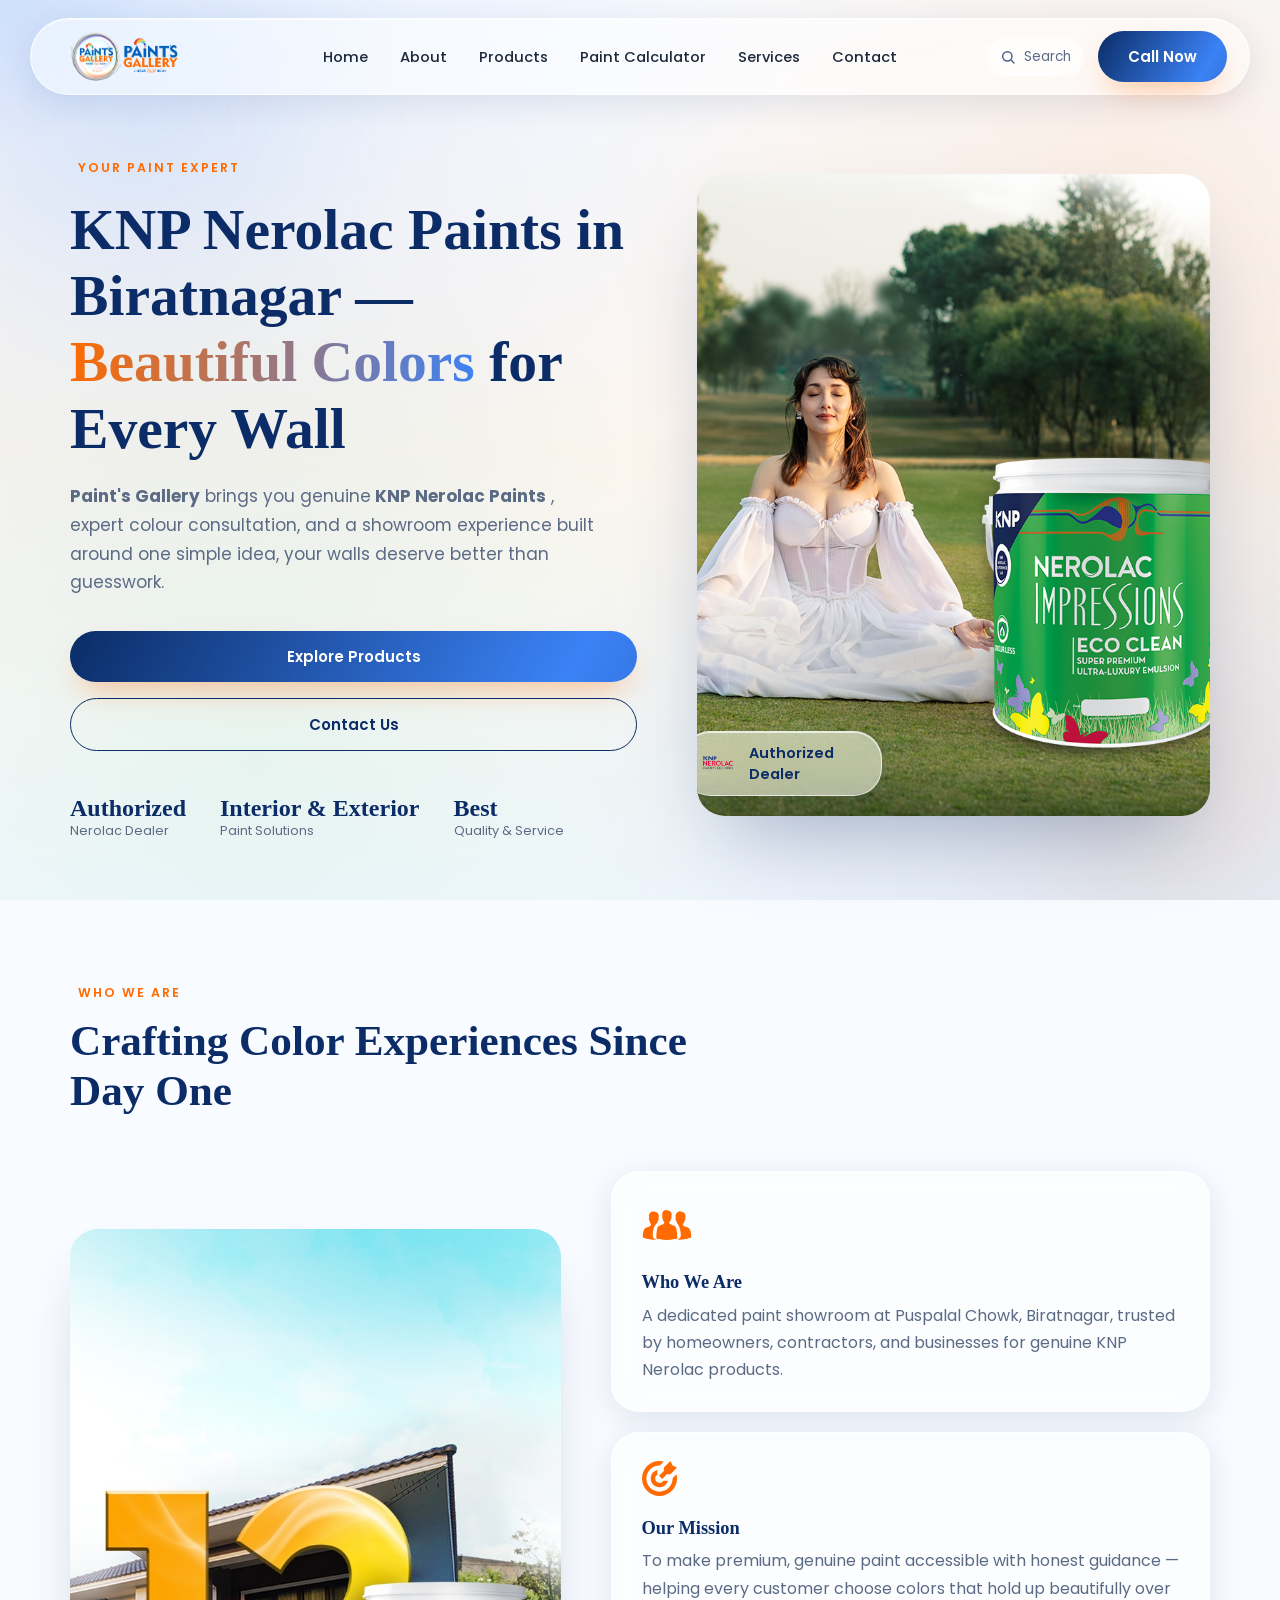
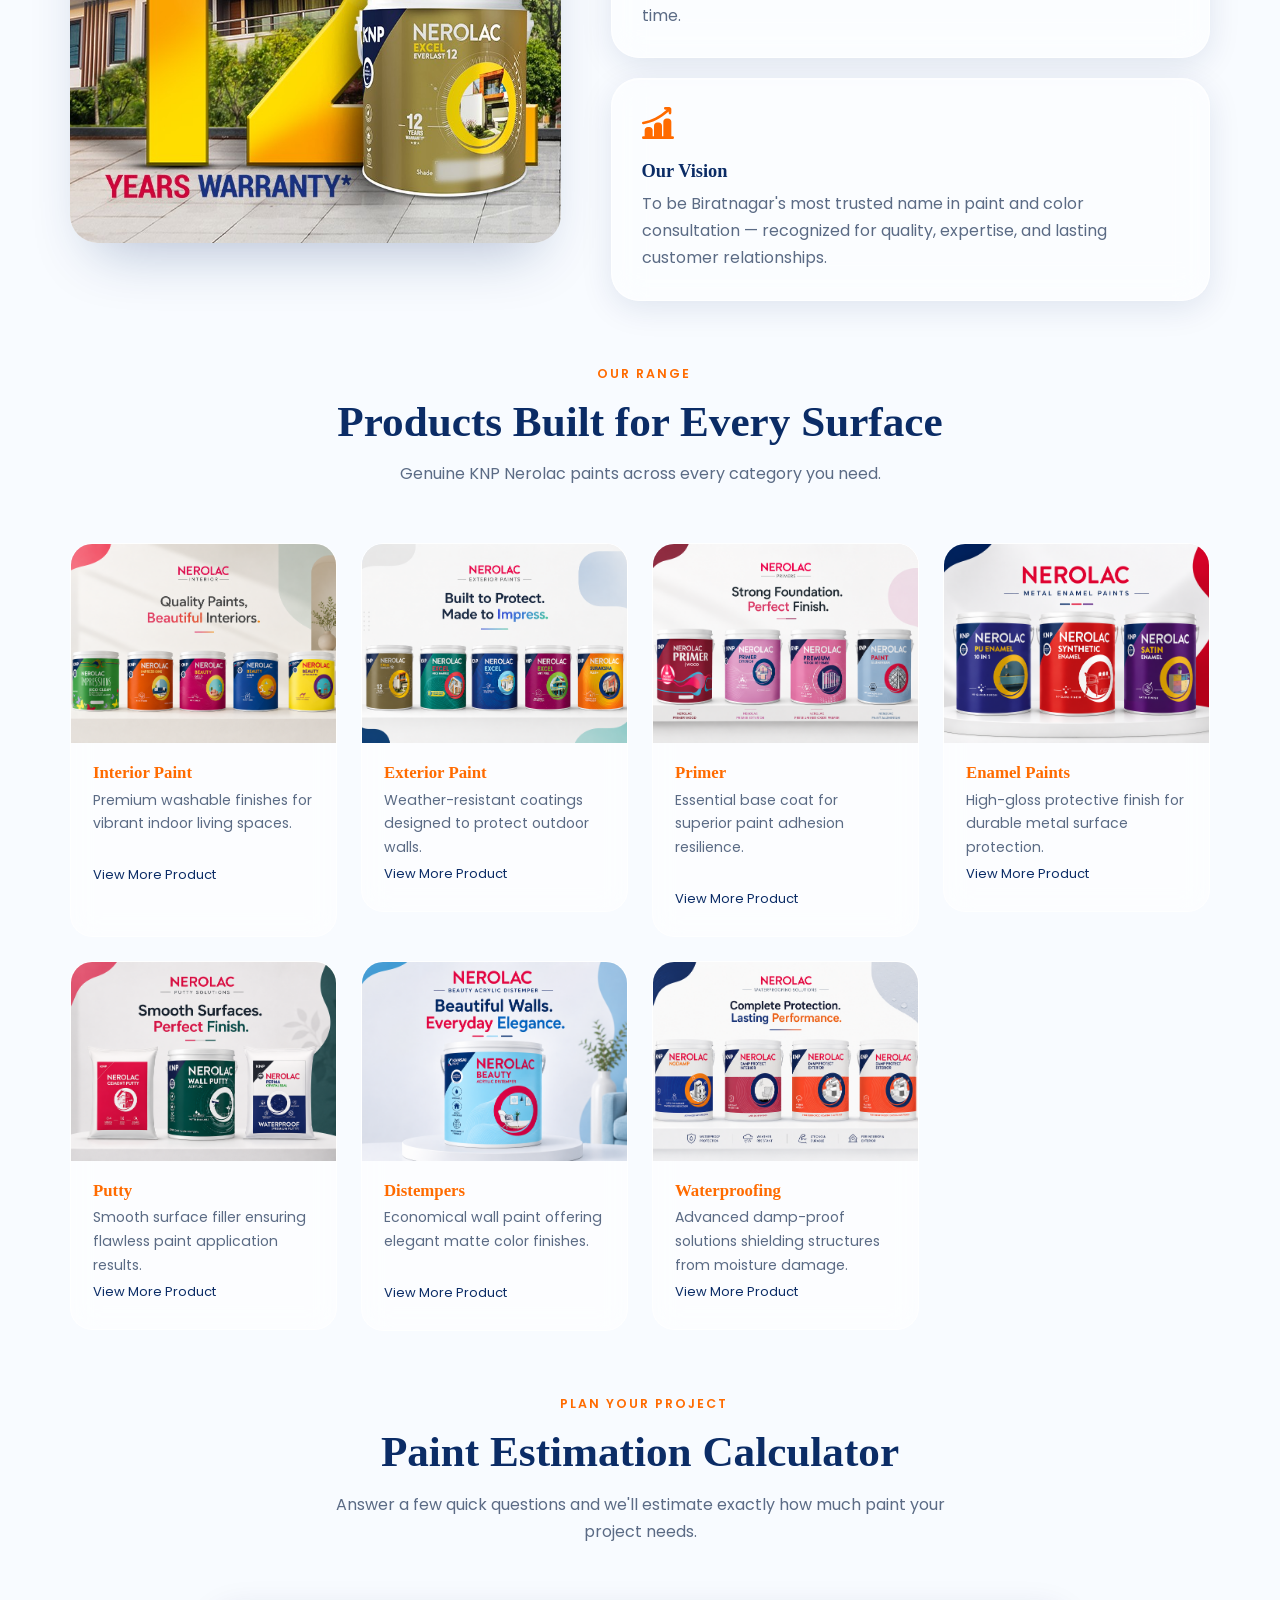
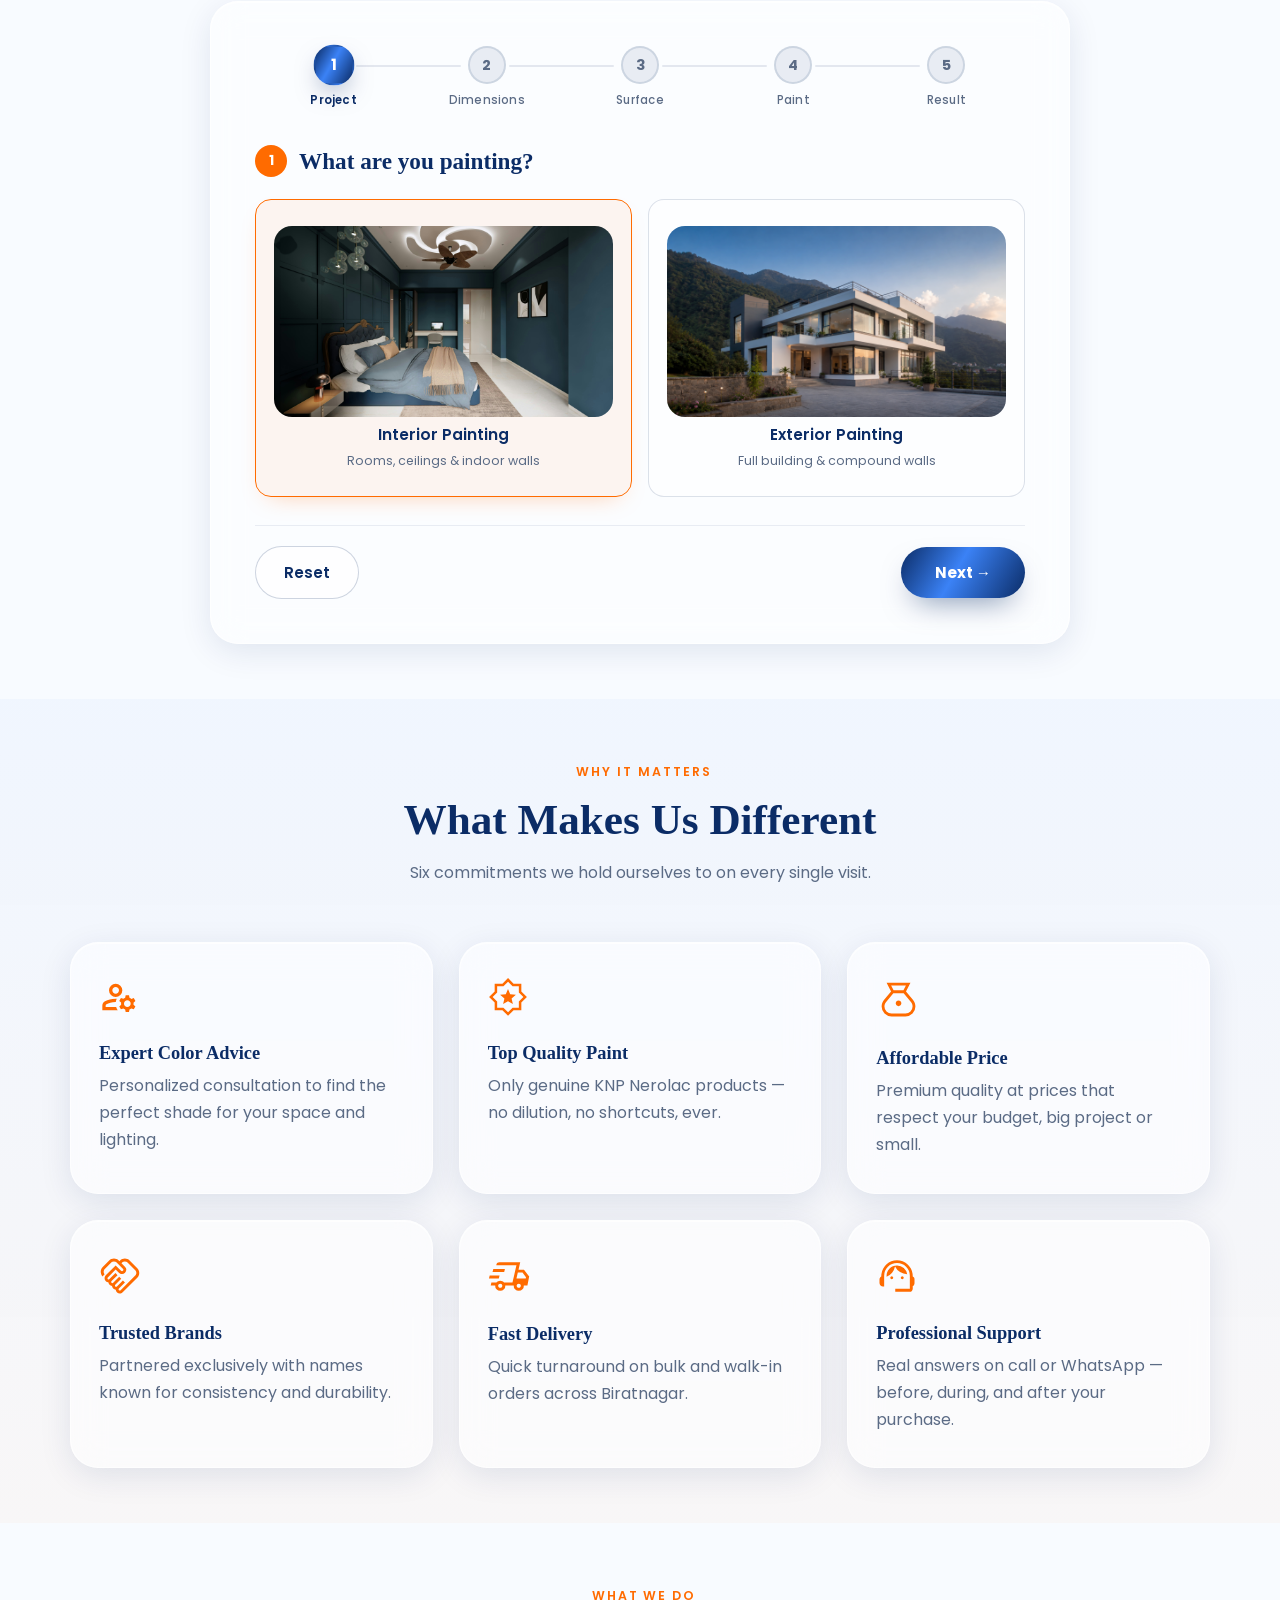
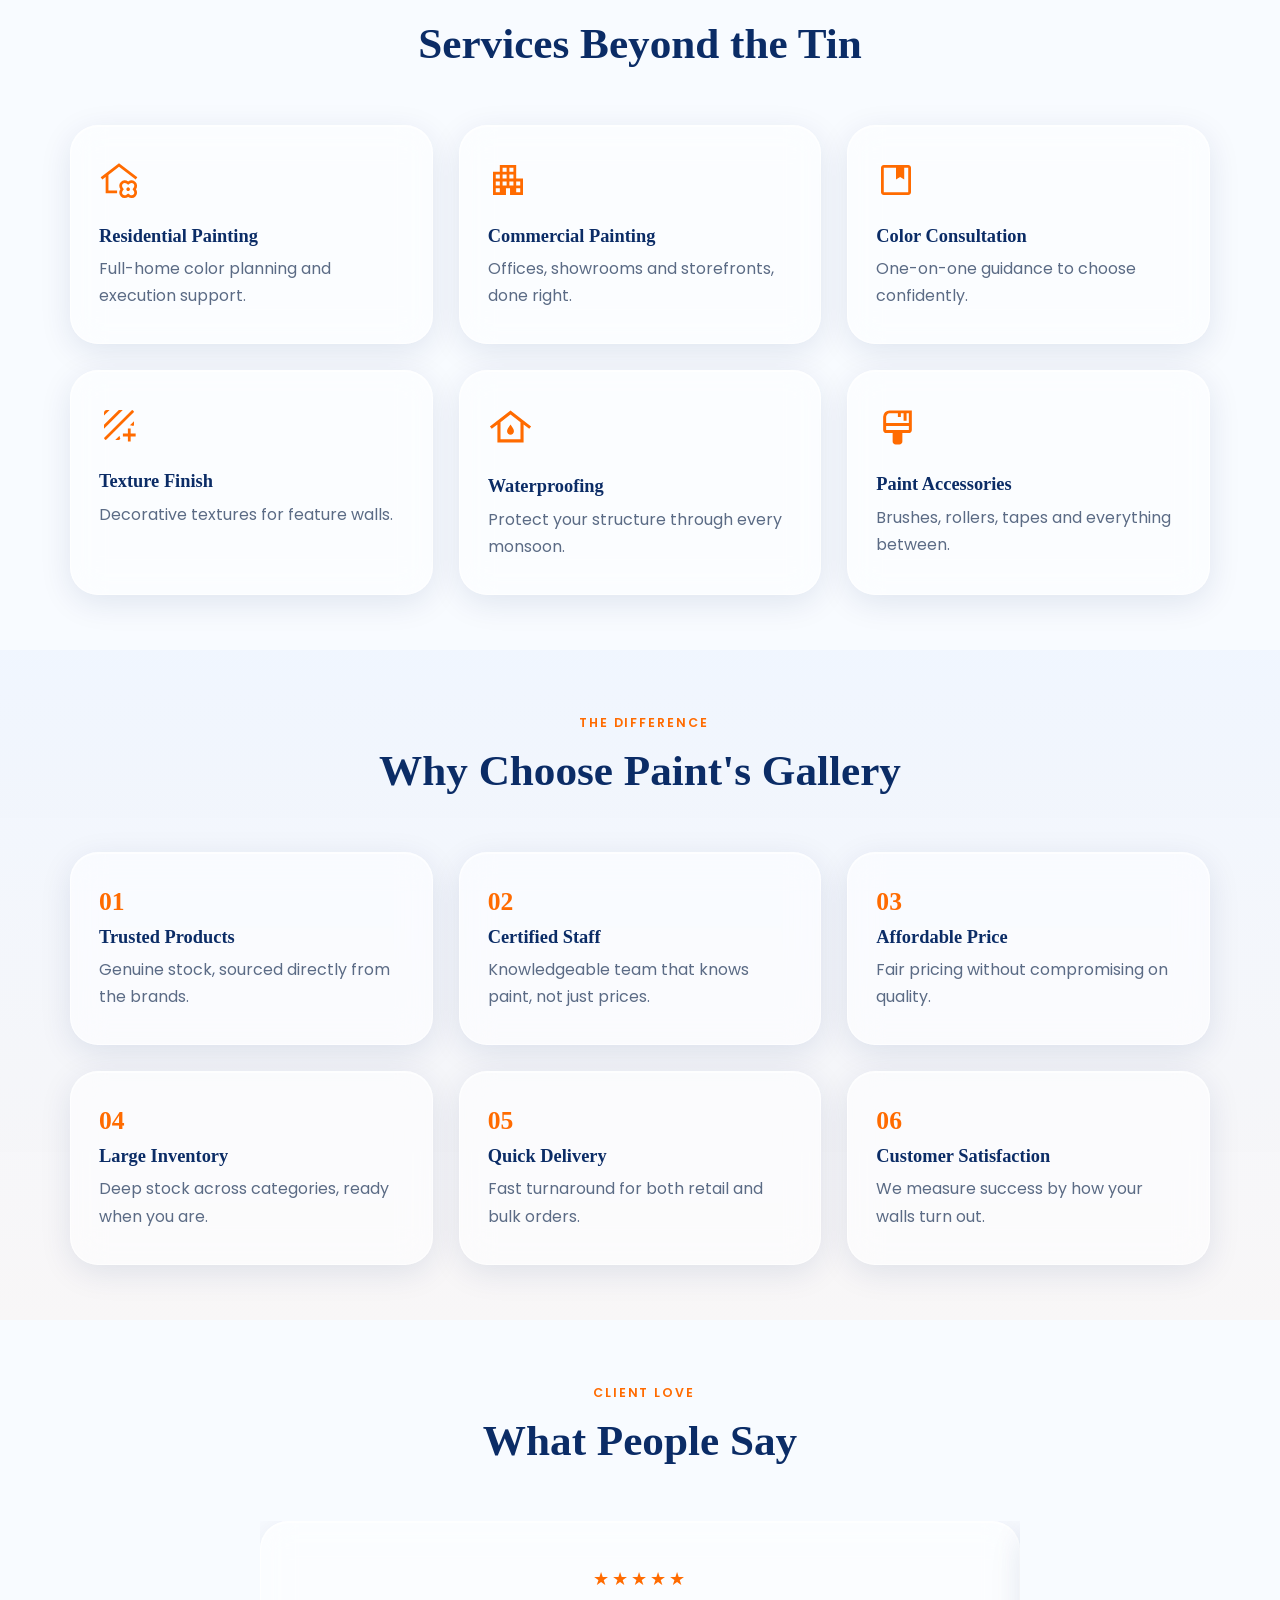
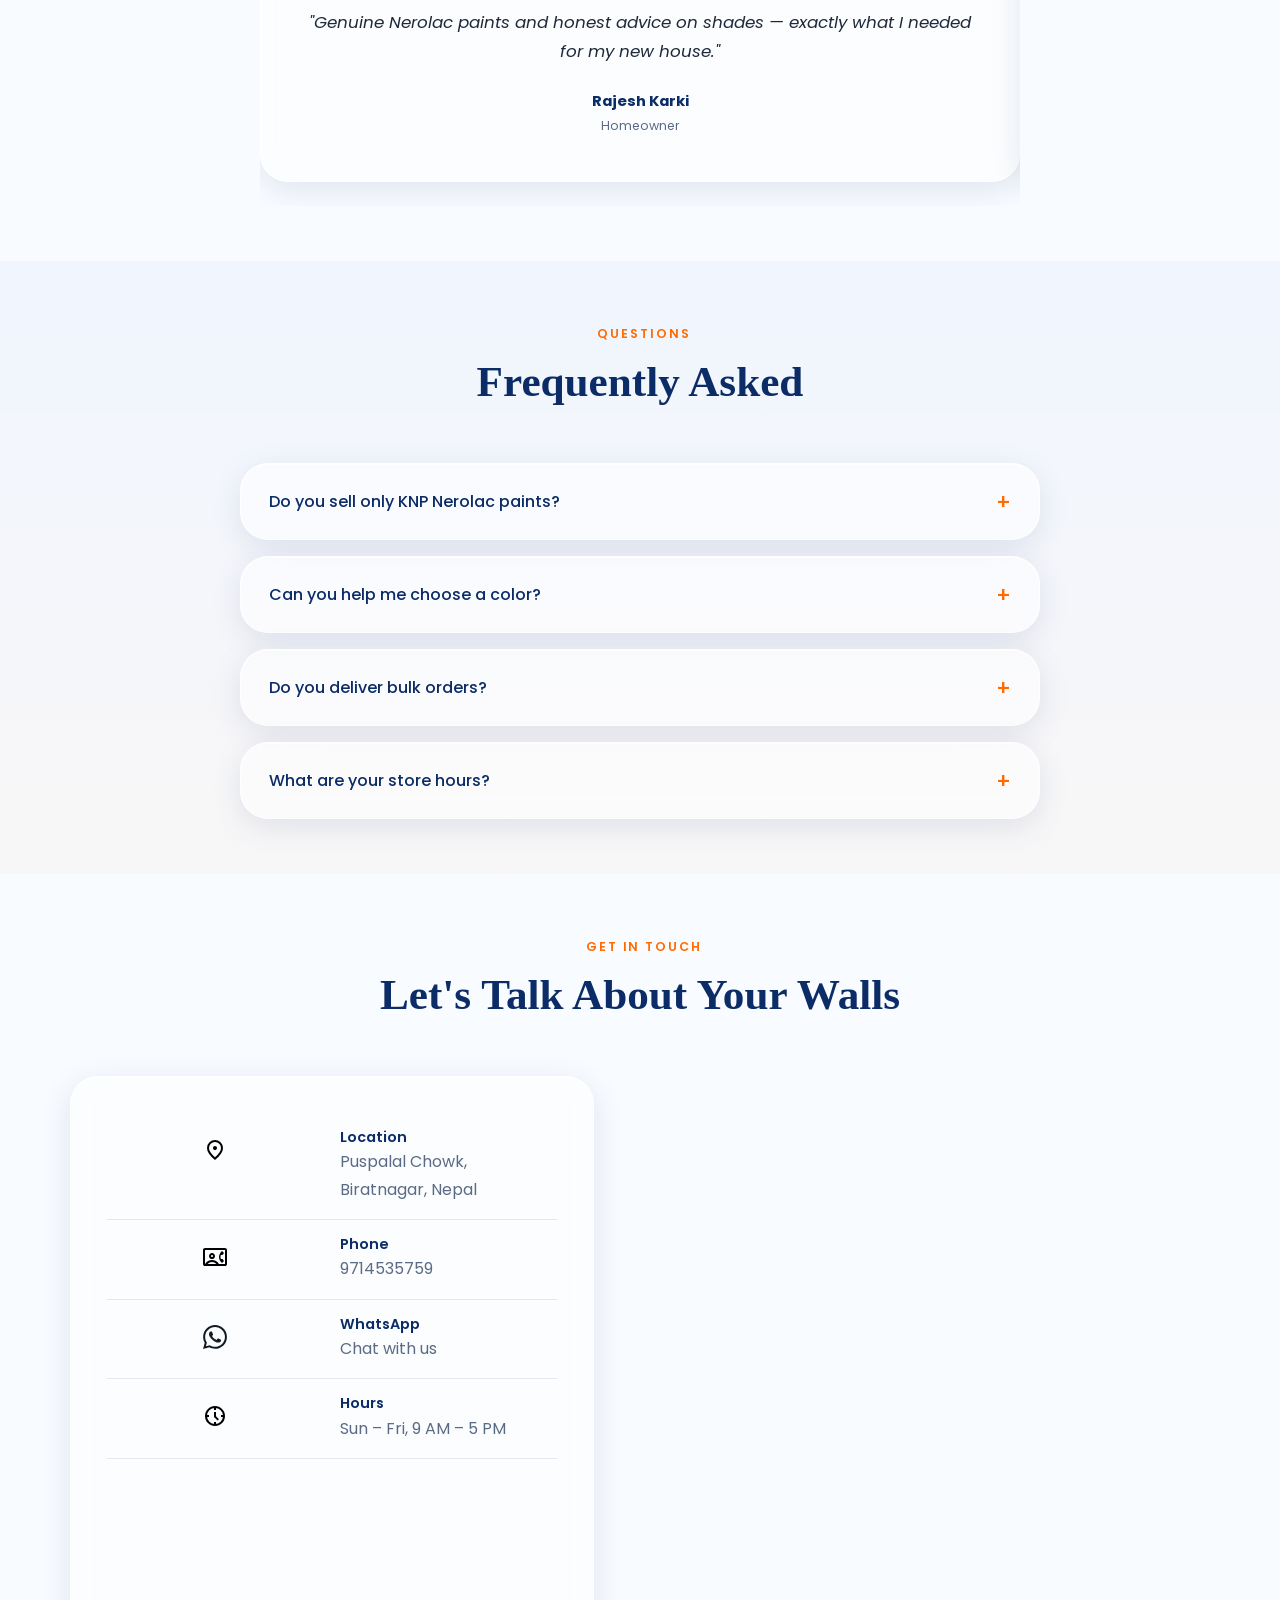
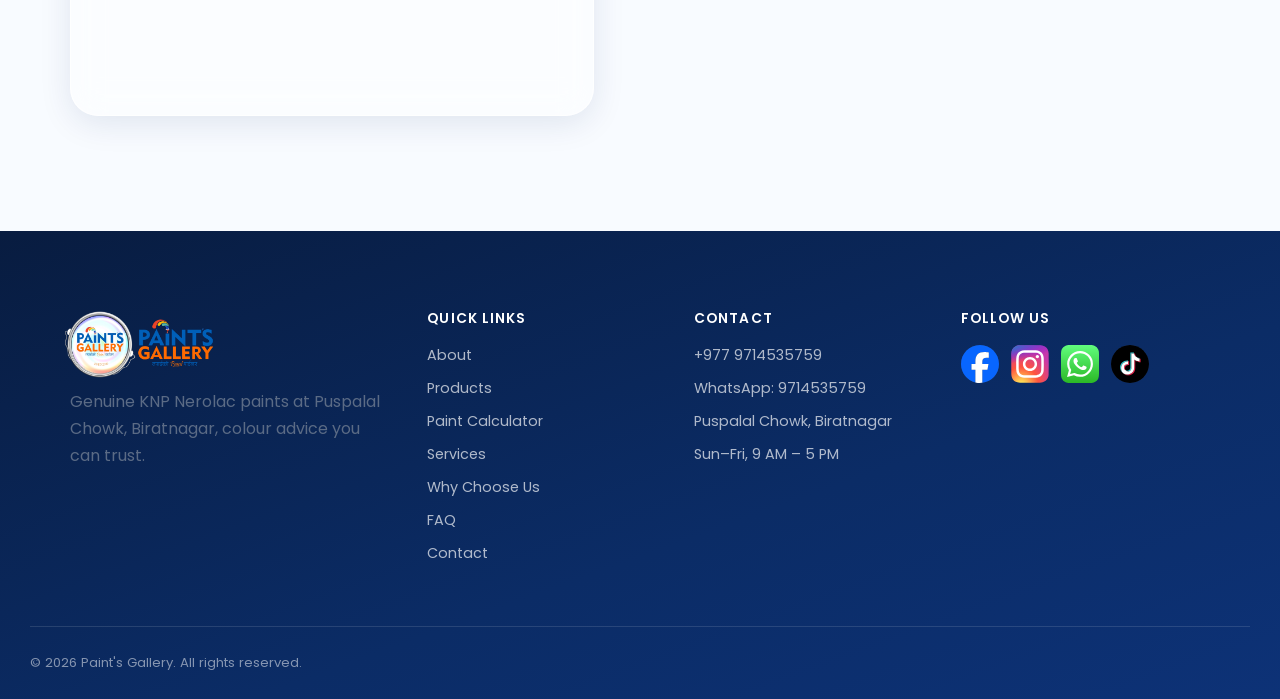
==== commit c207a156: "logo" ====
--- a/index.html
+++ b/index.html
@@ -4,13 +4,14 @@
     <meta charset="UTF-8" />
     <meta name="viewport" content="width=device-width, initial-scale=1.0" />
     <title>
-      Paint's Gallery | Your Paint Expert — Puspalal Chowk, Biratnagar
+      Paint's Gallery | Your Paint Partner — Puspalal Chowk, Biratnagar
     </title>
     <meta
       name="description"
       content="Paint's Gallery — premium paint showroom in Biratnagar, Nepal. Genuine KNP Nerolac paints, expert colour consultation, and professional painting services."
     />
-    <link rel="icon" href="assets/logo-sm.png" />
+    <link rel="icon" type="image/webp" href="/assets/loader.webp">
+<link rel="apple-touch-icon" href="/assets/loader.webp">
     <link rel="canonical" href="https://paintsgallery.com.np/" />
 
     <!-- Open Graph / Facebook -->
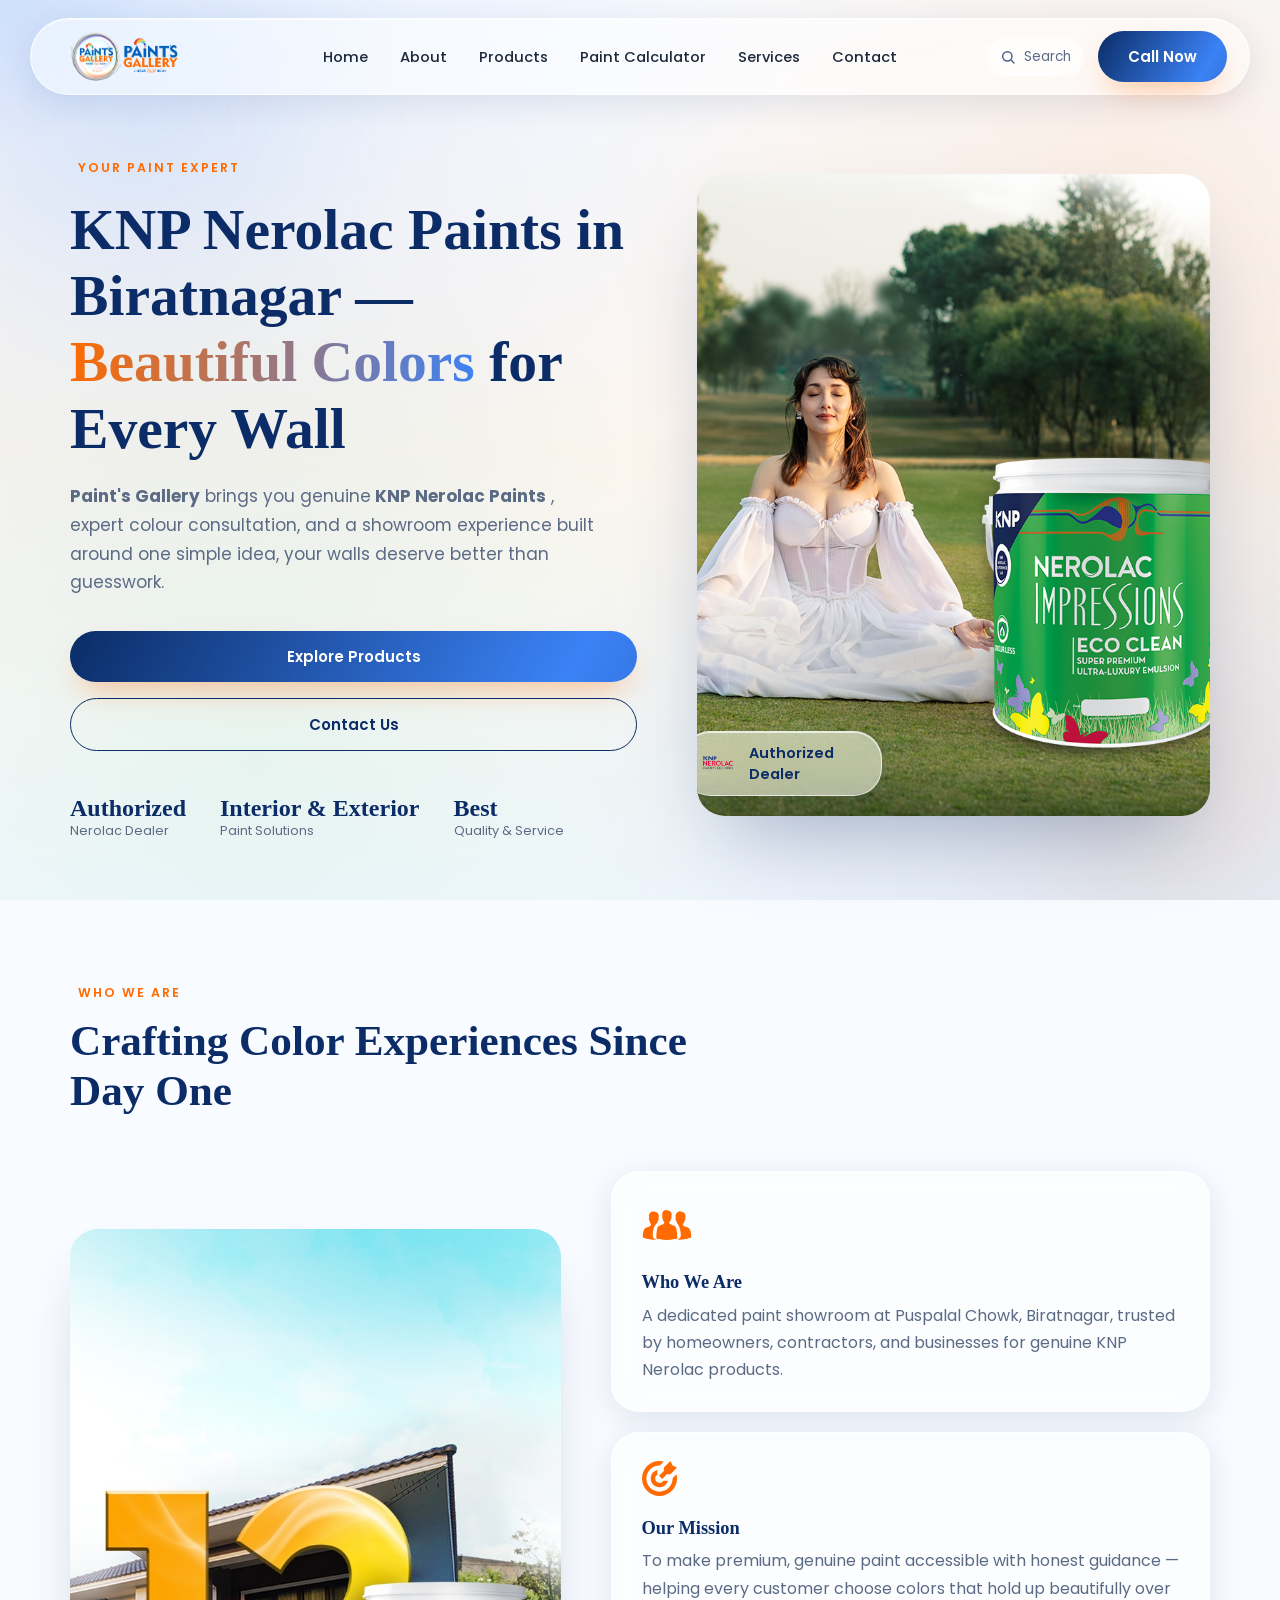
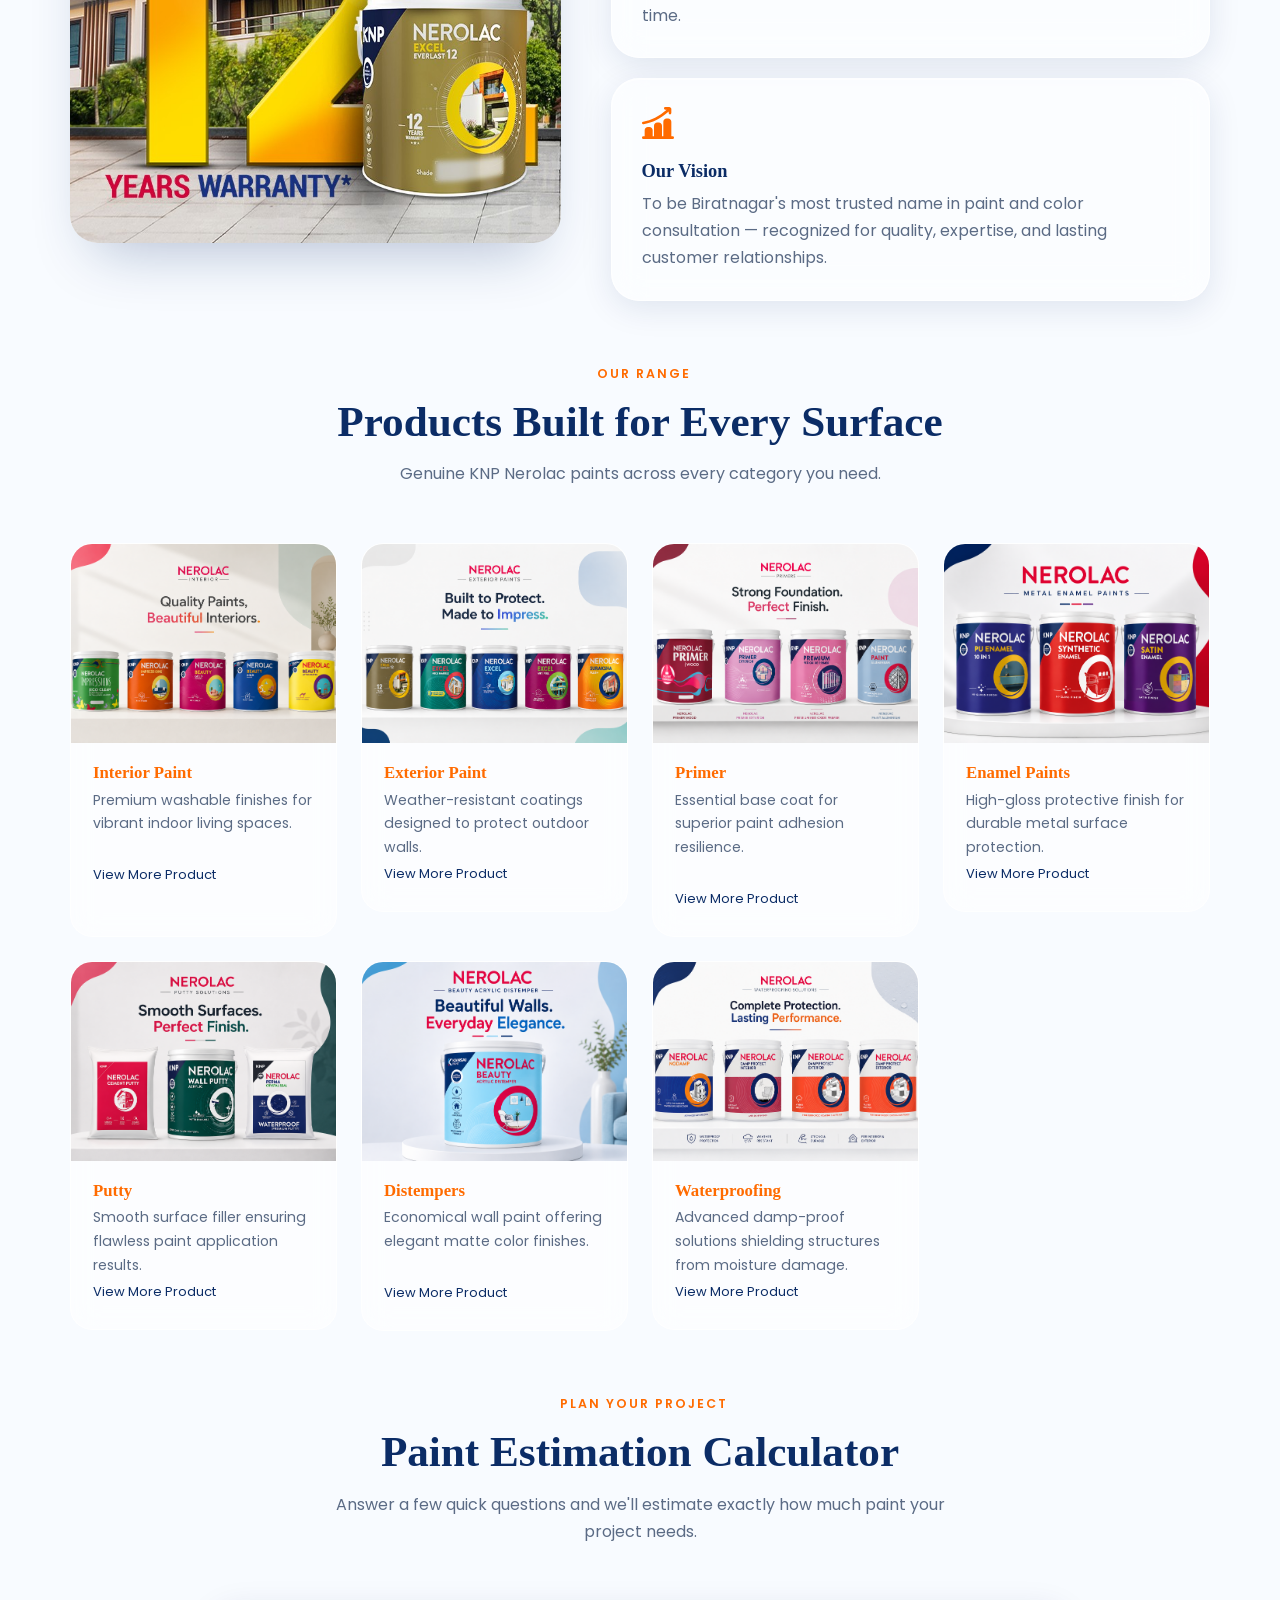
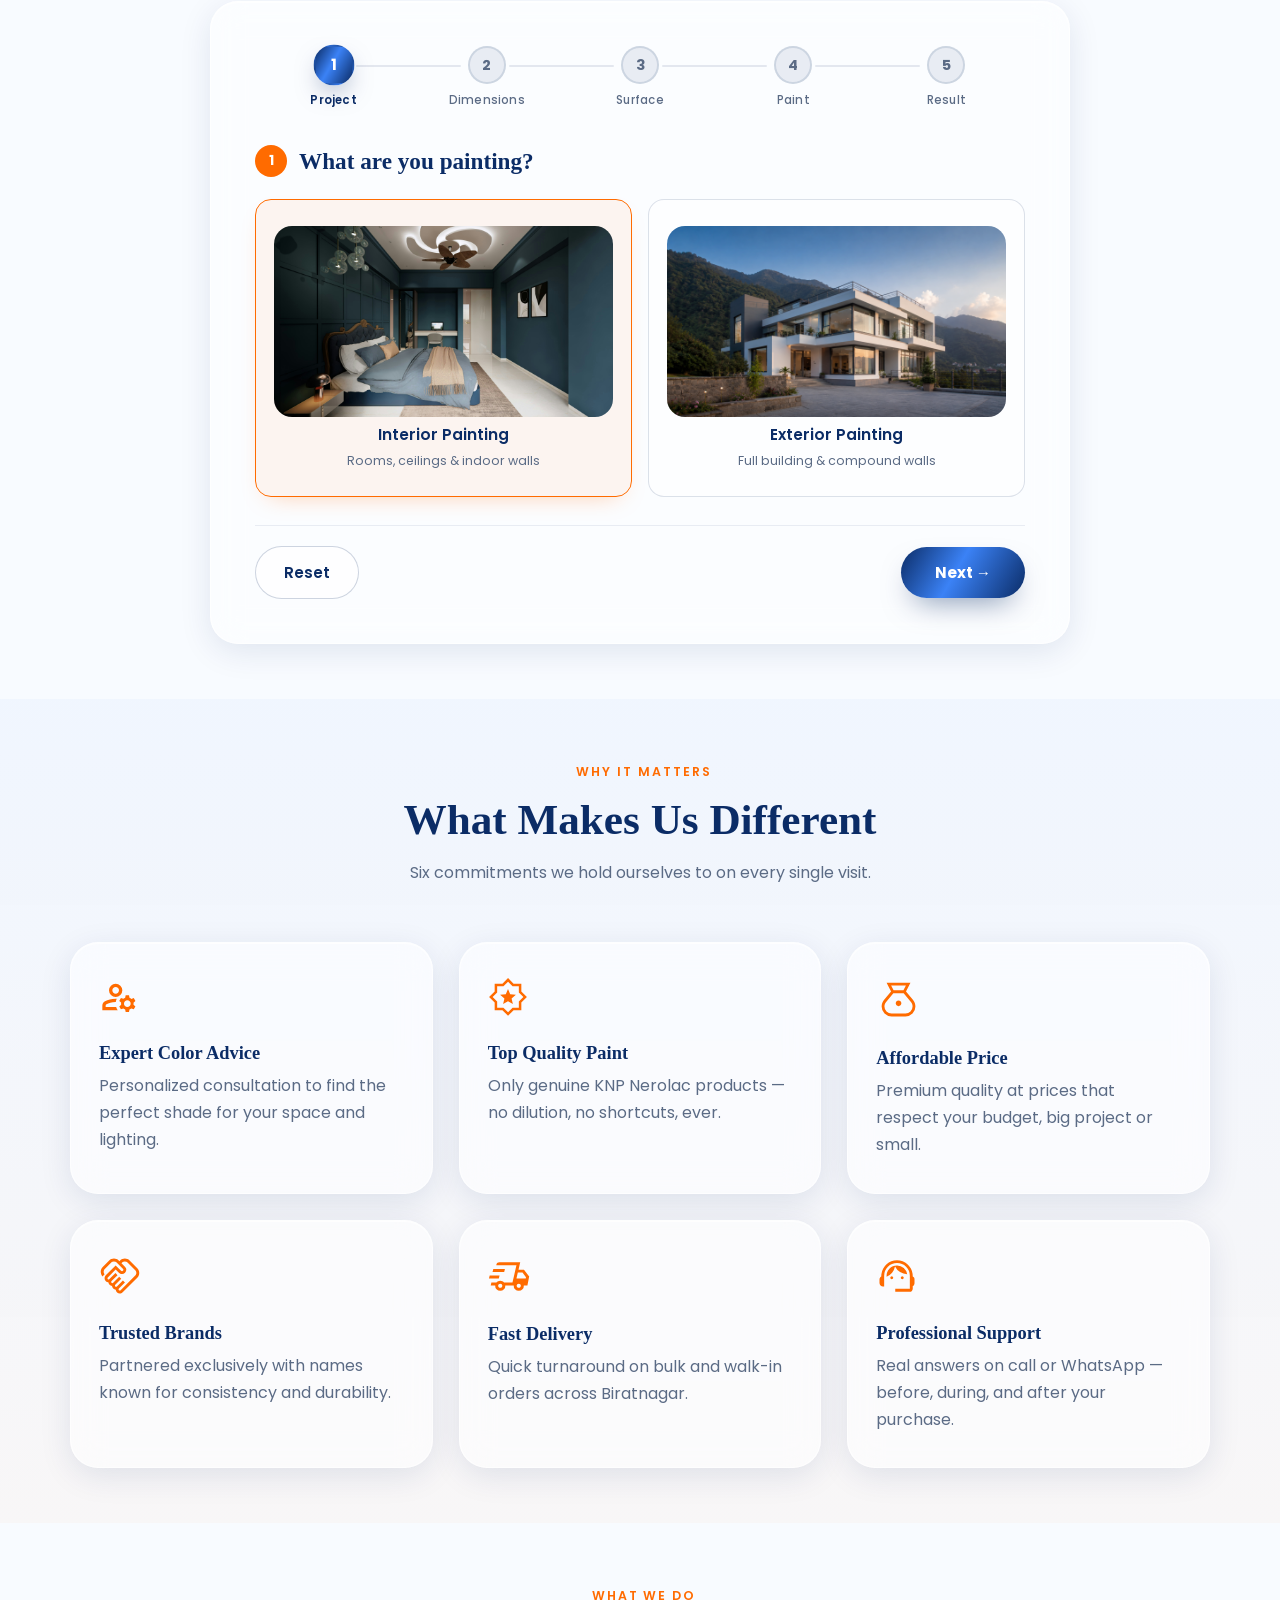
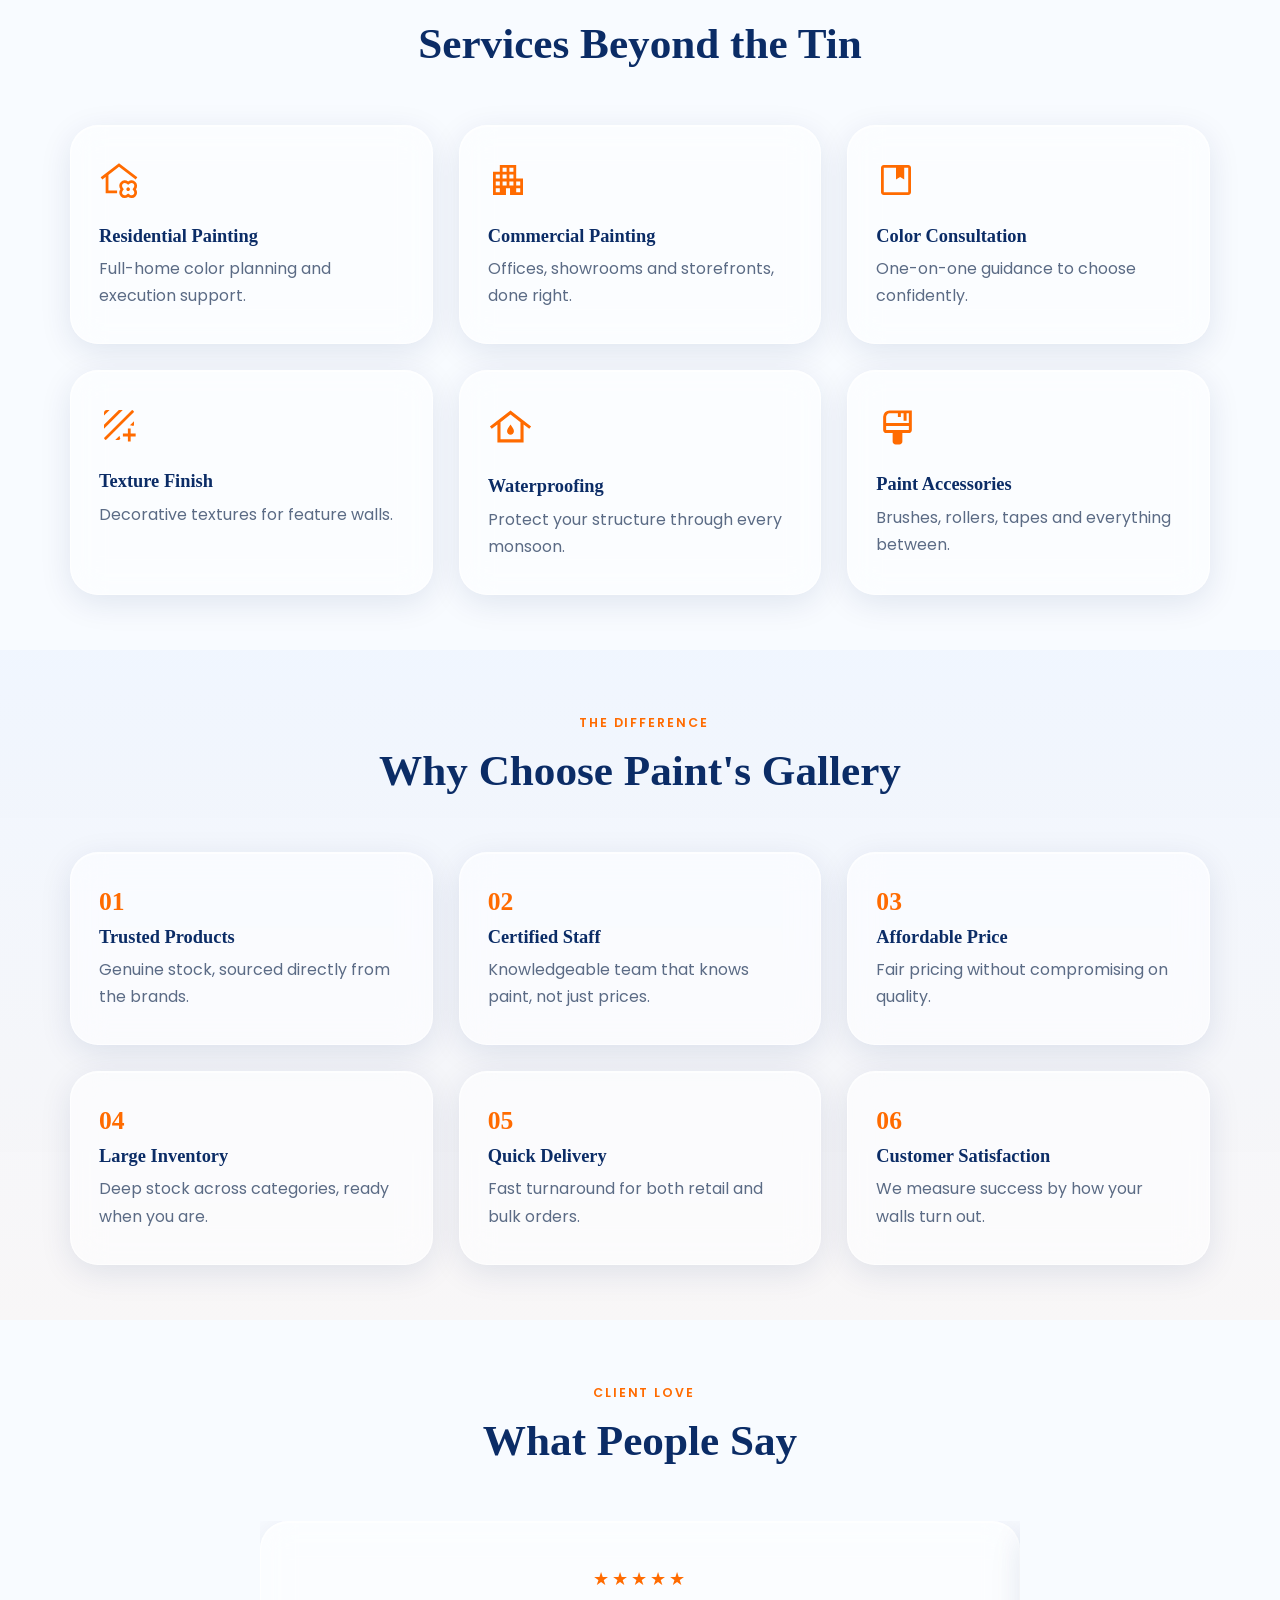
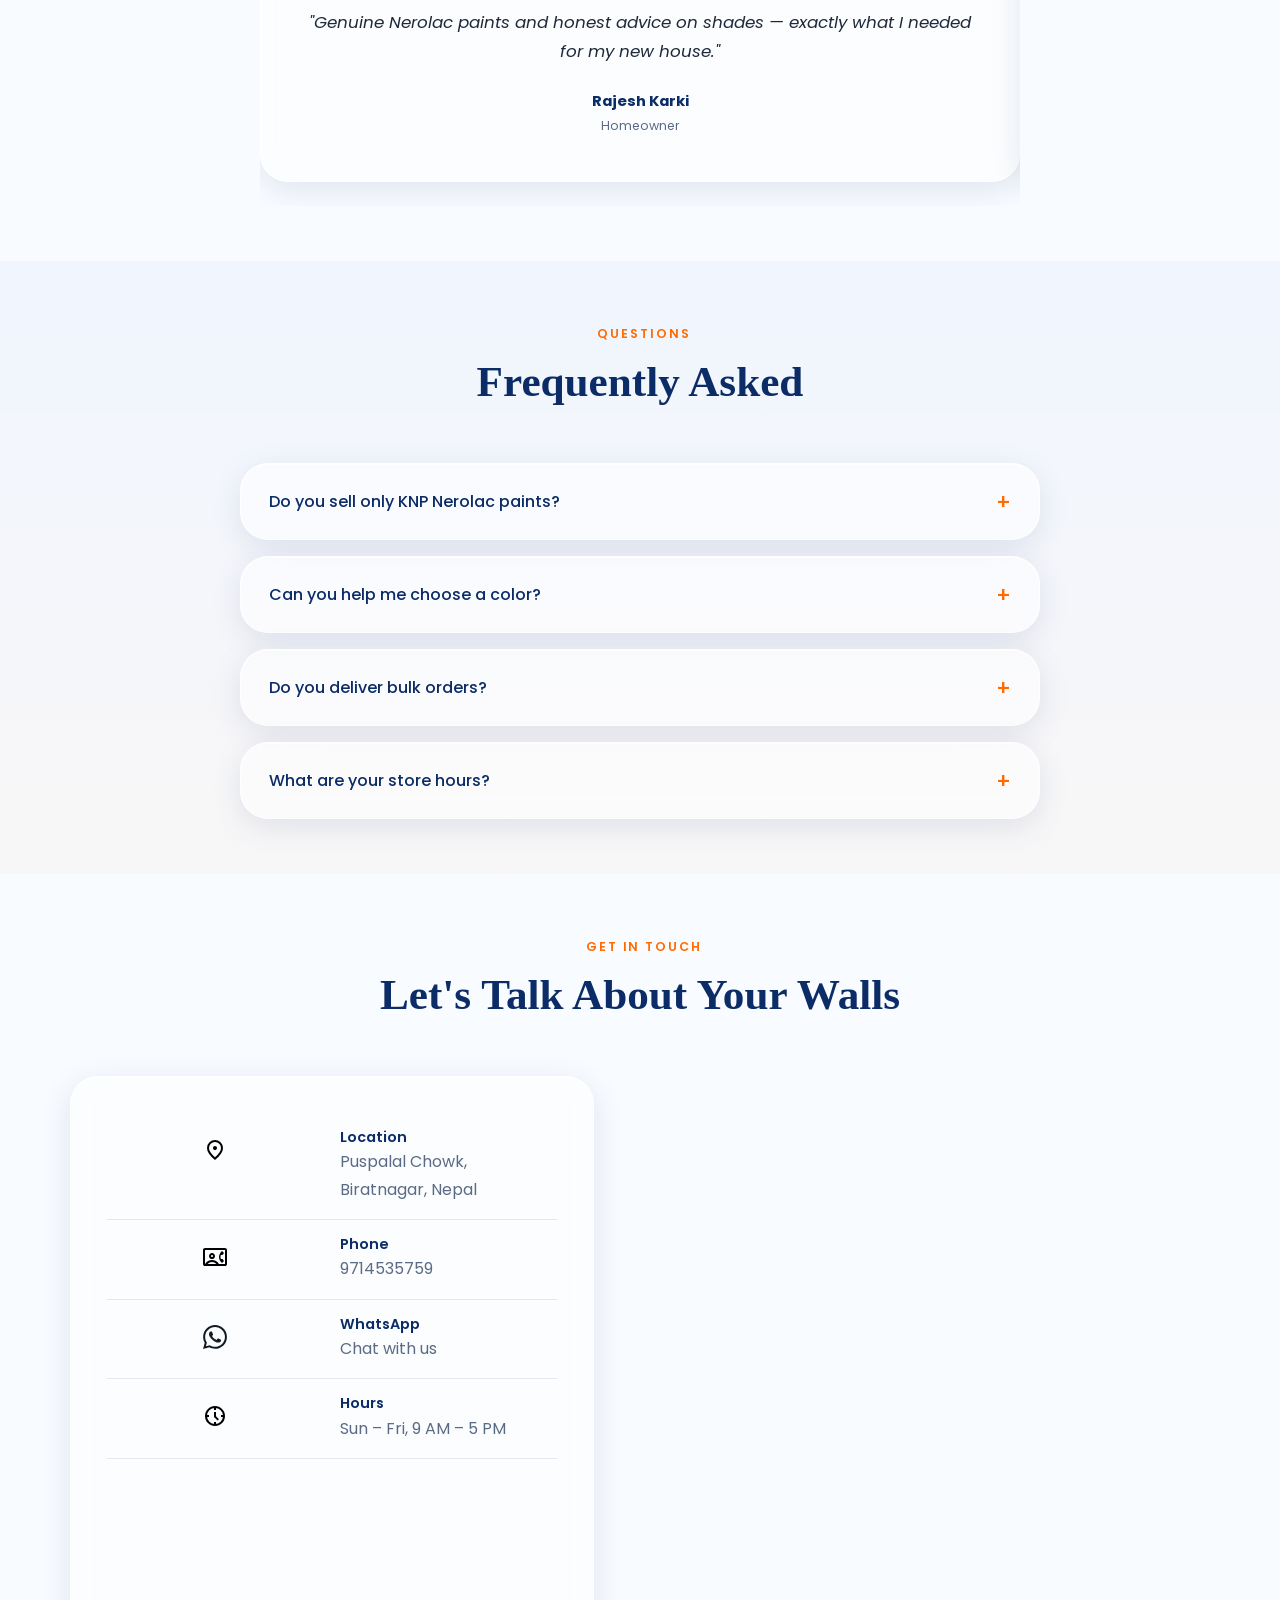
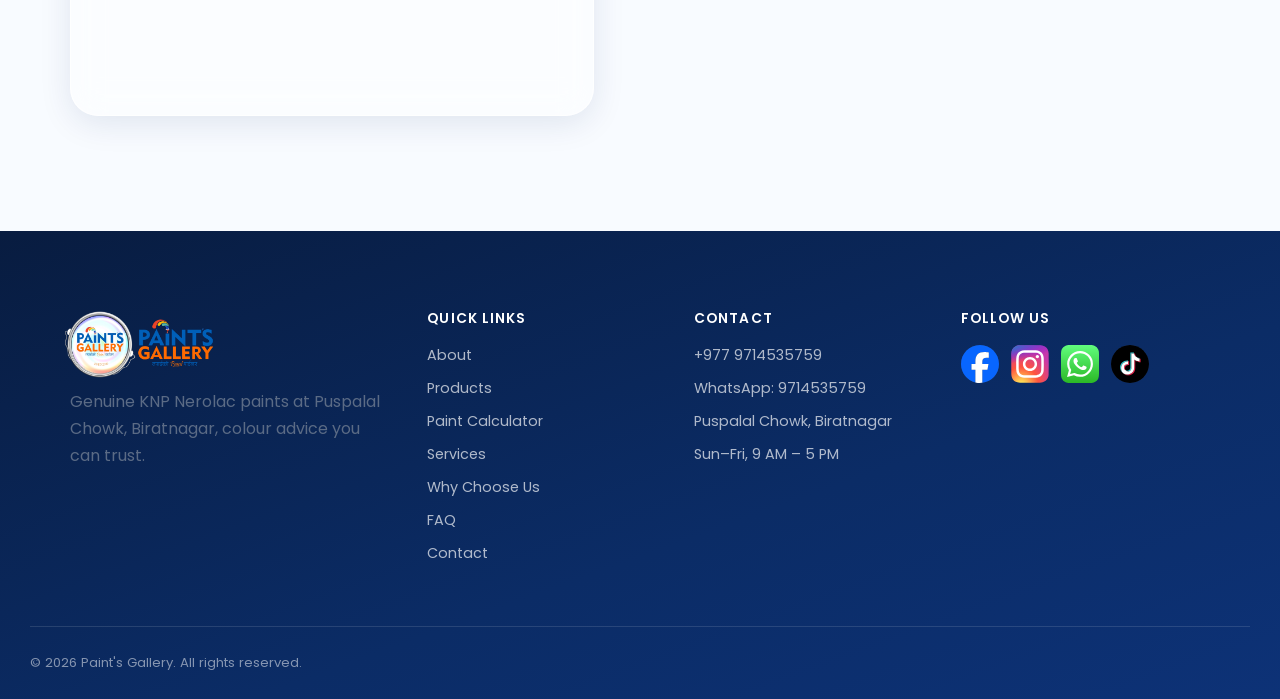
==== commit 61e602ad: "seo + ham" ====
--- a/index.html
+++ b/index.html
@@ -10,23 +10,31 @@
       name="description"
       content="Paint's Gallery — premium paint showroom in Biratnagar, Nepal. Genuine KNP Nerolac paints, expert colour consultation, and professional painting services."
     />
-    <link rel="icon" type="image/webp" href="/assets/loader.webp">
-<link rel="apple-touch-icon" href="/assets/loader.webp">
+    <link rel="icon" type="image/webp" href="/assets/favicon.webp" sizes="32x32" />
+    <link rel="icon" type="image/x-icon" href="/assets/favicon.ico" />
+    <link rel="apple-touch-icon" href="/assets/apple-touch-icon.webp" />
+    <link rel="manifest" href="/site.webmanifest" />
     <link rel="canonical" href="https://paintsgallery.com.np/" />
+    <meta name="theme-color" content="#17418c" />
+    <meta name="author" content="Paint's Gallery" />
+    <meta name="geo.region" content="NP" />
+    <meta name="geo.placename" content="Biratnagar" />
 
     <!-- Open Graph / Facebook -->
     <meta property="og:type" content="website" />
     <meta property="og:url" content="https://paintsgallery.com.np/" />
-    <meta property="og:title" content="Paint's Gallery — Premium KNP Nerolac Paint Showroom in Biratnagar" />
+    <meta property="og:title" content="Paint's Gallery | KNP Nerolac Paints & Colour Experts in Biratnagar, Nepal" />
     <meta property="og:description" content="Authorized KNP Nerolac dealer in Biratnagar. Genuine interior & exterior paints, primers, enamels, putty, distempers & waterproofing. Free paint calculator & color consultation." />
     <meta property="og:image" content="https://paintsgallery.com.np/assets/logo.png" />
+    <meta property="og:image:width" content="1772" />
+    <meta property="og:image:height" content="473" />
     <meta property="og:site_name" content="Paint's Gallery" />
     <meta property="og:locale" content="en_NP" />
 
     <!-- Twitter Card -->
     <meta name="twitter:card" content="summary_large_image" />
     <meta name="twitter:url" content="https://paintsgallery.com.np/" />
-    <meta name="twitter:title" content="Paint's Gallery — Premium KNP Nerolac Paint Showroom in Biratnagar" />
+    <meta name="twitter:title" content="Paint's Gallery | KNP Nerolac Paints & Colour Experts in Biratnagar, Nepal" />
     <meta name="twitter:description" content="Authorized KNP Nerolac dealer in Biratnagar. Genuine paints, free calculator & color consultation. Visit Puspalal Chowk or call 9714535759." />
     <meta name="twitter:image" content="https://paintsgallery.com.np/assets/logo.png" />
 
@@ -40,6 +48,31 @@
 
     <link rel="stylesheet" href="style.css" />
     <link rel="stylesheet" href="search.css" />
+
+    <!-- JSON-LD Structured Data: Organization -->
+    <script type="application/ld+json">
+    {
+      "@context": "https://schema.org",
+      "@type": "Organization",
+      "name": "Paint's Gallery",
+      "alternateName": "Paints Gallery Nepal",
+      "url": "https://paintsgallery.com.np",
+      "logo": "https://paintsgallery.com.np/assets/logo.png",
+      "image": "https://paintsgallery.com.np/assets/logo.png",
+      "telephone": "+977-9714535759",
+      "description": "Paint's Gallery is an authorized dealer of KNP Nerolac Paints in Biratnagar, Nepal, offering genuine interior and exterior paints, colour consultation, paint estimation, and painting assistance.",
+      "address": {
+        "@type": "PostalAddress",
+        "streetAddress": "Puspalal Chowk",
+        "addressLocality": "Biratnagar",
+        "addressRegion": "Koshi Province",
+        "addressCountry": "NP"
+      },
+      "sameAs": [
+        "https://www.facebook.com/paintsgallerybiratnagar"
+      ]
+    }
+    </script>
 
     <!-- JSON-LD Structured Data: LocalBusiness -->
     <script type="application/ld+json">
@@ -49,10 +82,14 @@
       "name": "Paint's Gallery",
       "image": "https://paintsgallery.com.np/assets/logo.png",
       "telephone": "+977-9714535759",
+      "url": "https://paintsgallery.com.np",
+      "priceRange": "₨₨",
+      "description": "Authorized KNP Nerolac Paints dealer in Biratnagar, Nepal. Genuine interior & exterior paints, primers, enamels, putty, distempers and waterproofing, plus colour consultation and a free paint budget calculator.",
       "address": {
         "@type": "PostalAddress",
         "streetAddress": "Puspalal Chowk",
         "addressLocality": "Biratnagar",
+        "addressRegion": "Koshi Province",
         "addressCountry": "NP"
       },
       "geo": {
@@ -60,22 +97,40 @@
         "latitude": 26.4525,
         "longitude": 87.2718
       },
-      "url": "https://paintsgallery.com.np",
       "openingHoursSpecification": [{
         "@type": "OpeningHoursSpecification",
         "dayOfWeek": ["Sunday", "Monday", "Tuesday", "Wednesday", "Thursday", "Friday"],
         "opens": "09:00",
         "closes": "17:00"
       }],
-      "priceRange": "₨₨",
       "brand": {
         "@type": "Brand",
         "name": "KNP Nerolac"
+      },
+      "areaServed": {
+        "@type": "City",
+        "name": "Biratnagar",
+        "addressCountry": "NP"
       },
       "sameAs": [
         "https://wa.me/9779714535759",
         "https://www.facebook.com/paintsgallerybiratnagar"
       ]
+    }
+    </script>
+
+    <!-- JSON-LD Structured Data: WebSite -->
+    <script type="application/ld+json">
+    {
+      "@context": "https://schema.org",
+      "@type": "WebSite",
+      "name": "Paint's Gallery",
+      "url": "https://paintsgallery.com.np",
+      "potentialAction": {
+        "@type": "SearchAction",
+        "target": "https://paintsgallery.com.np/?s={search_term_string}",
+        "query-input": "required name=search_term_string"
+      }
     }
     </script>
   </head>
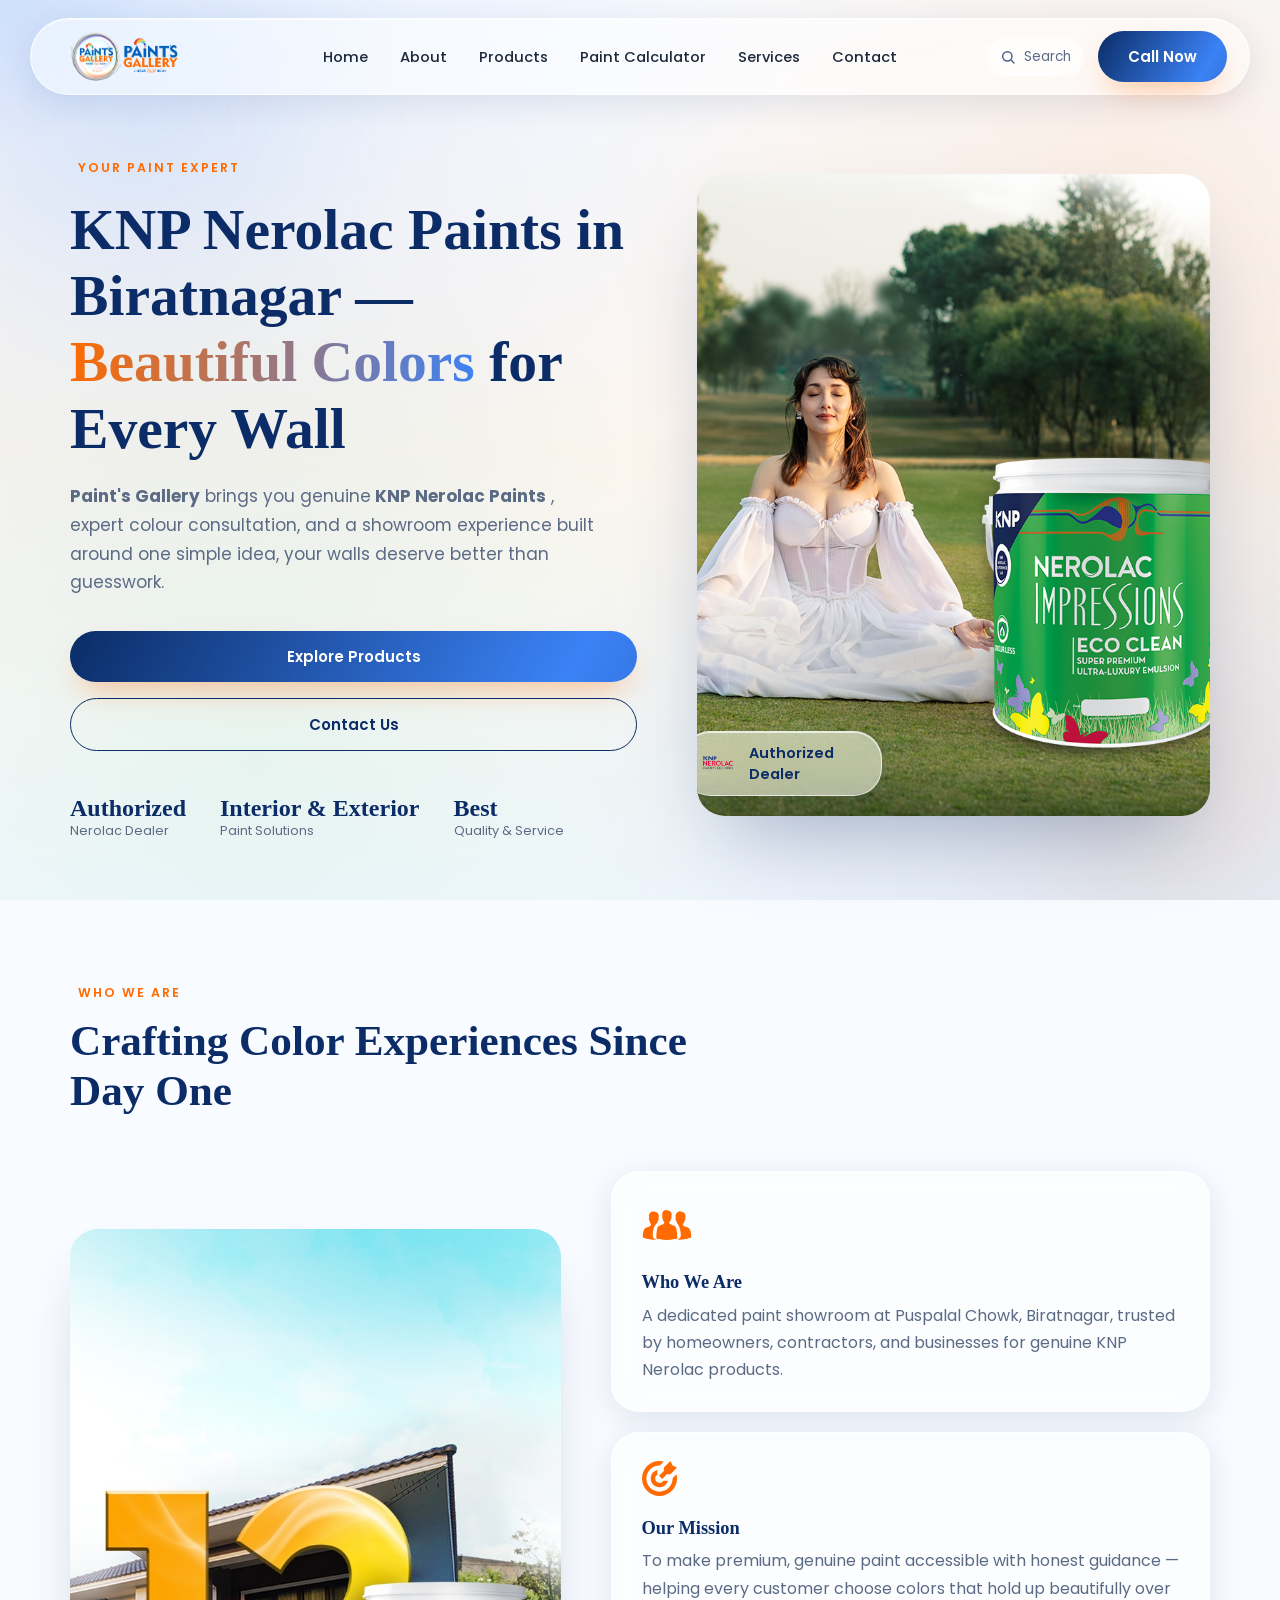
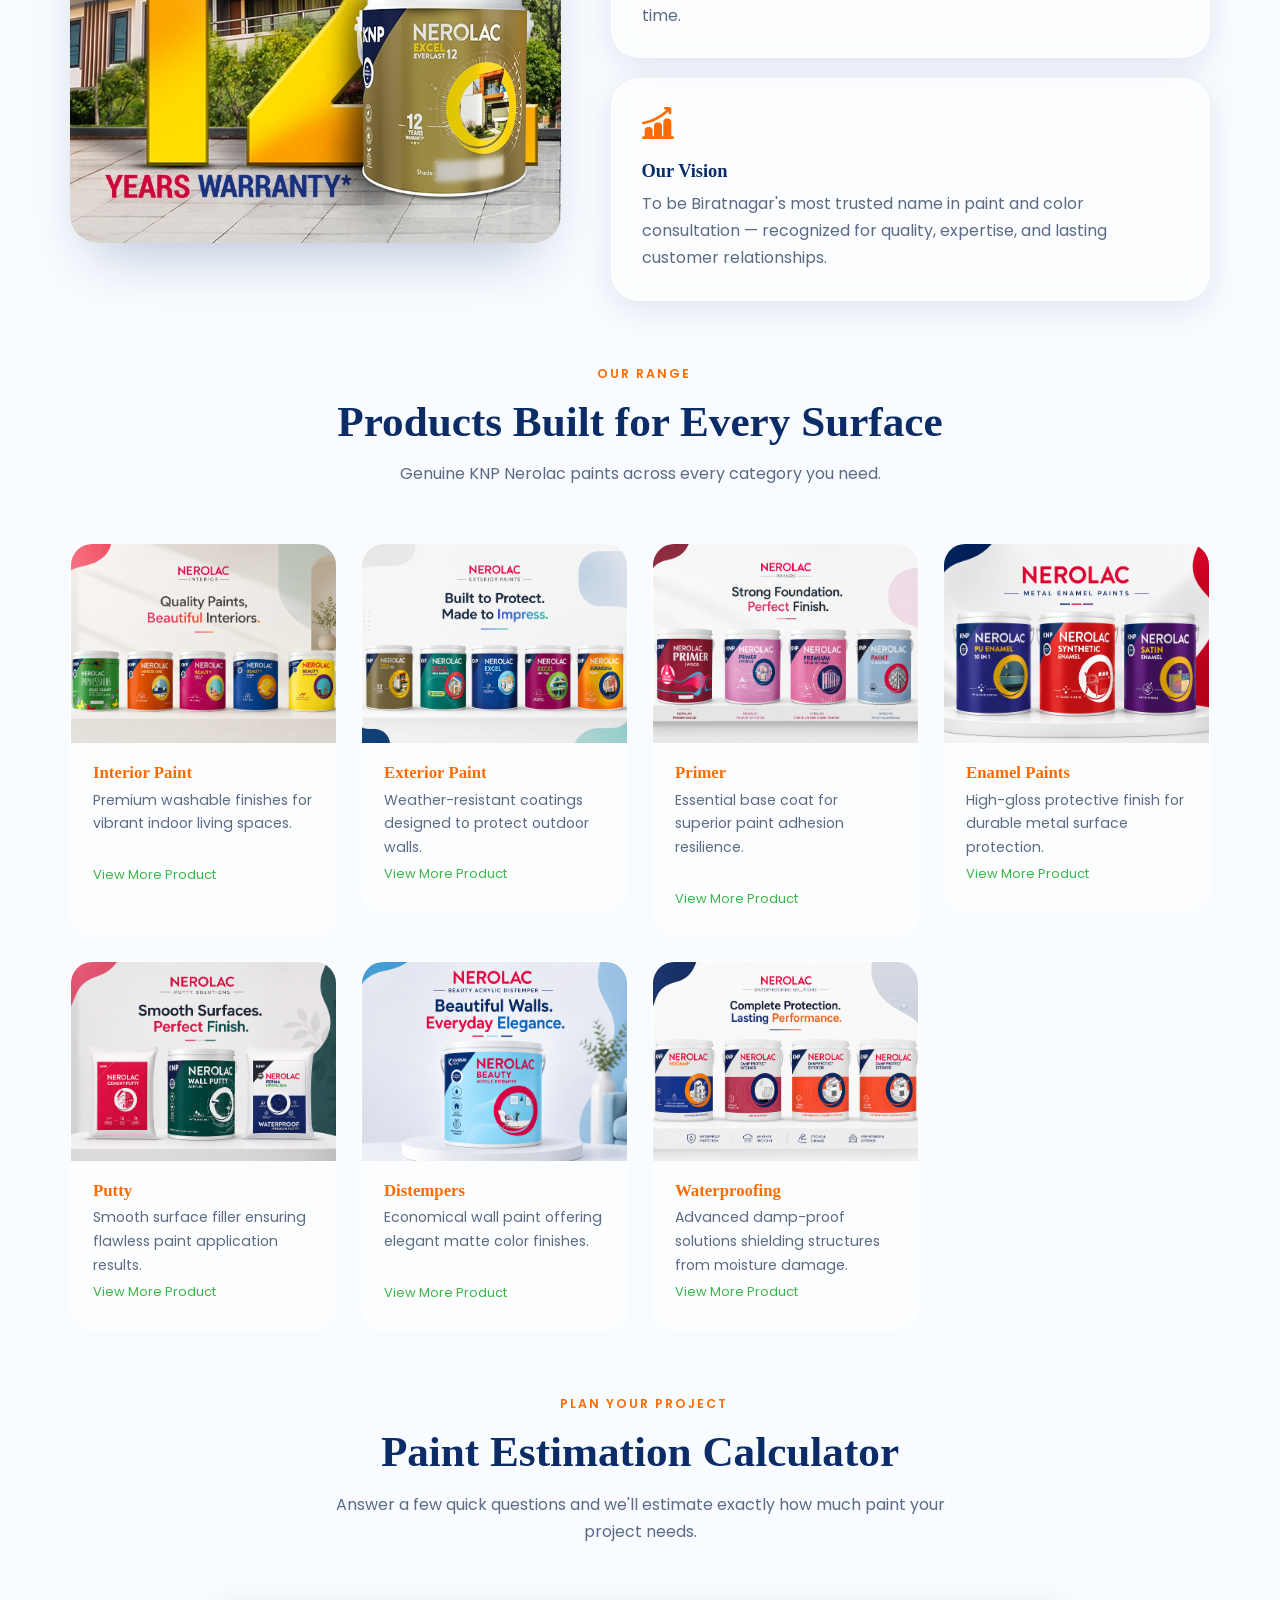
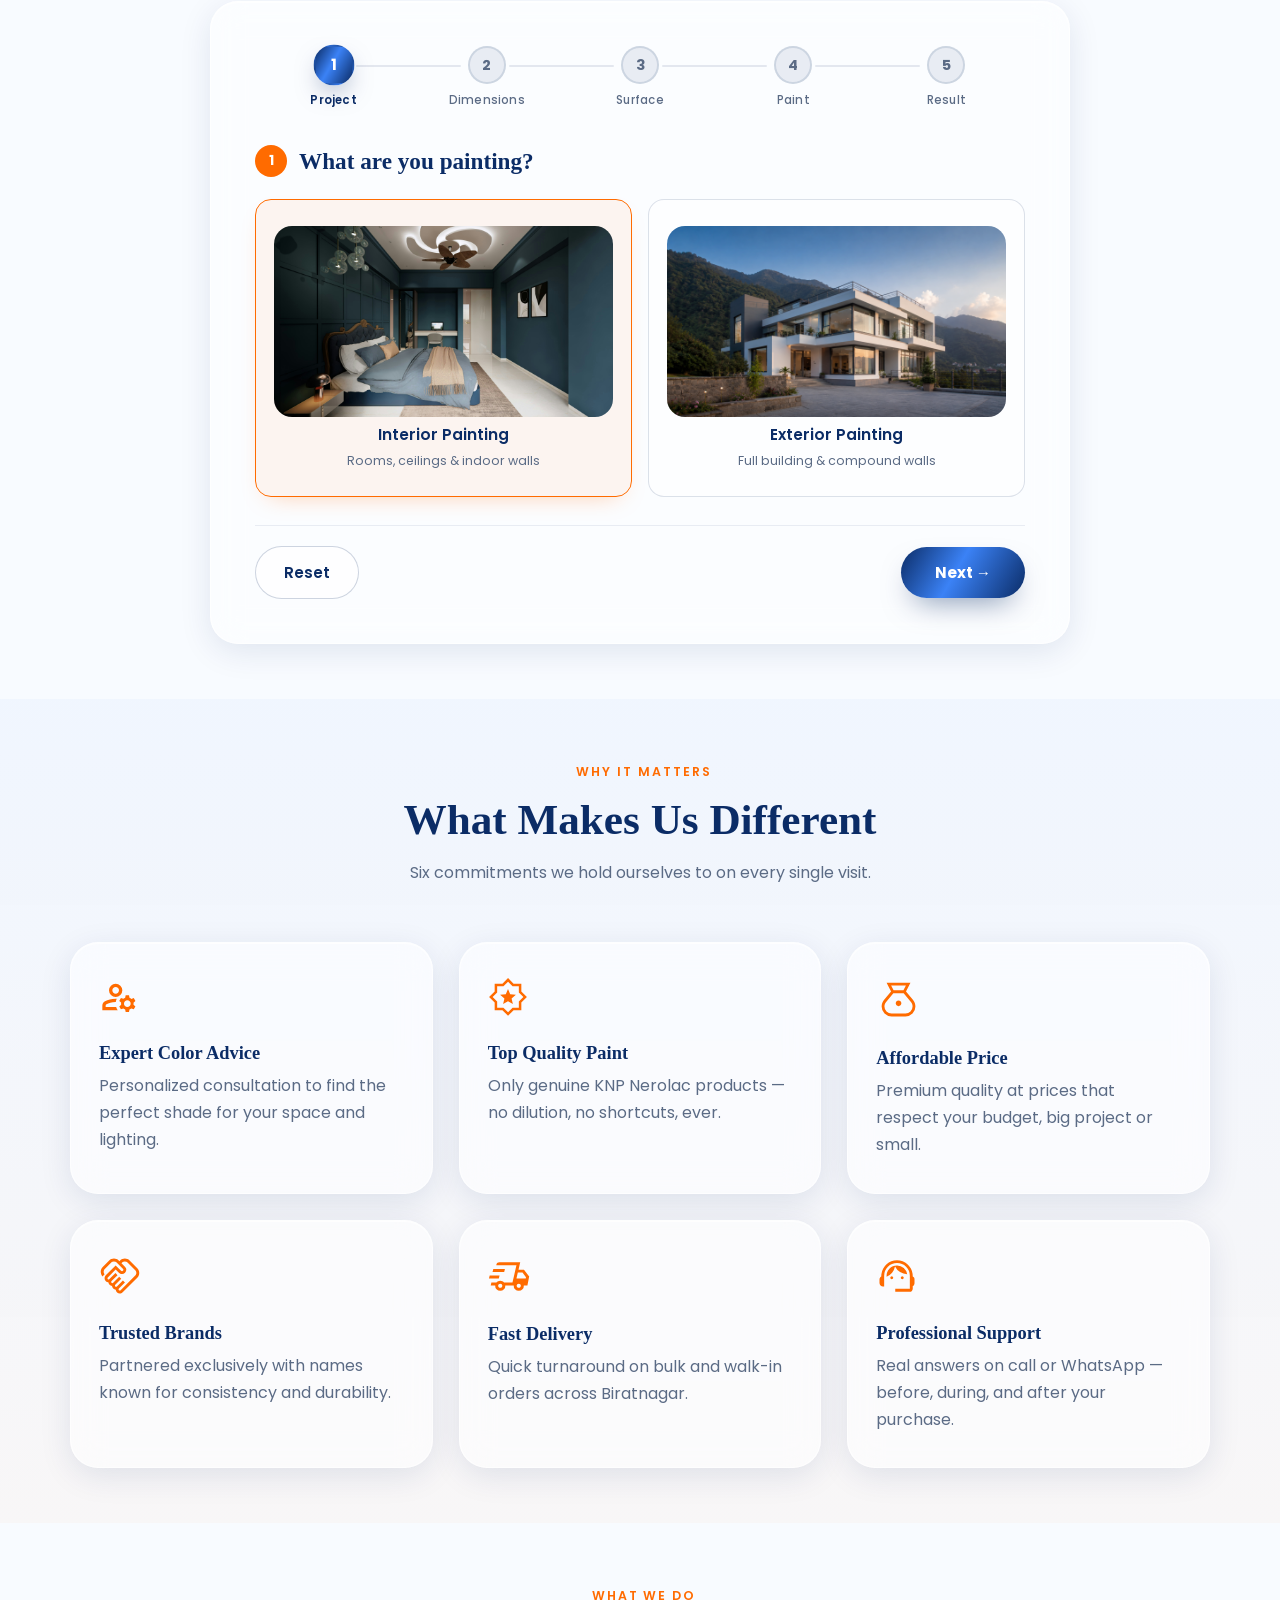
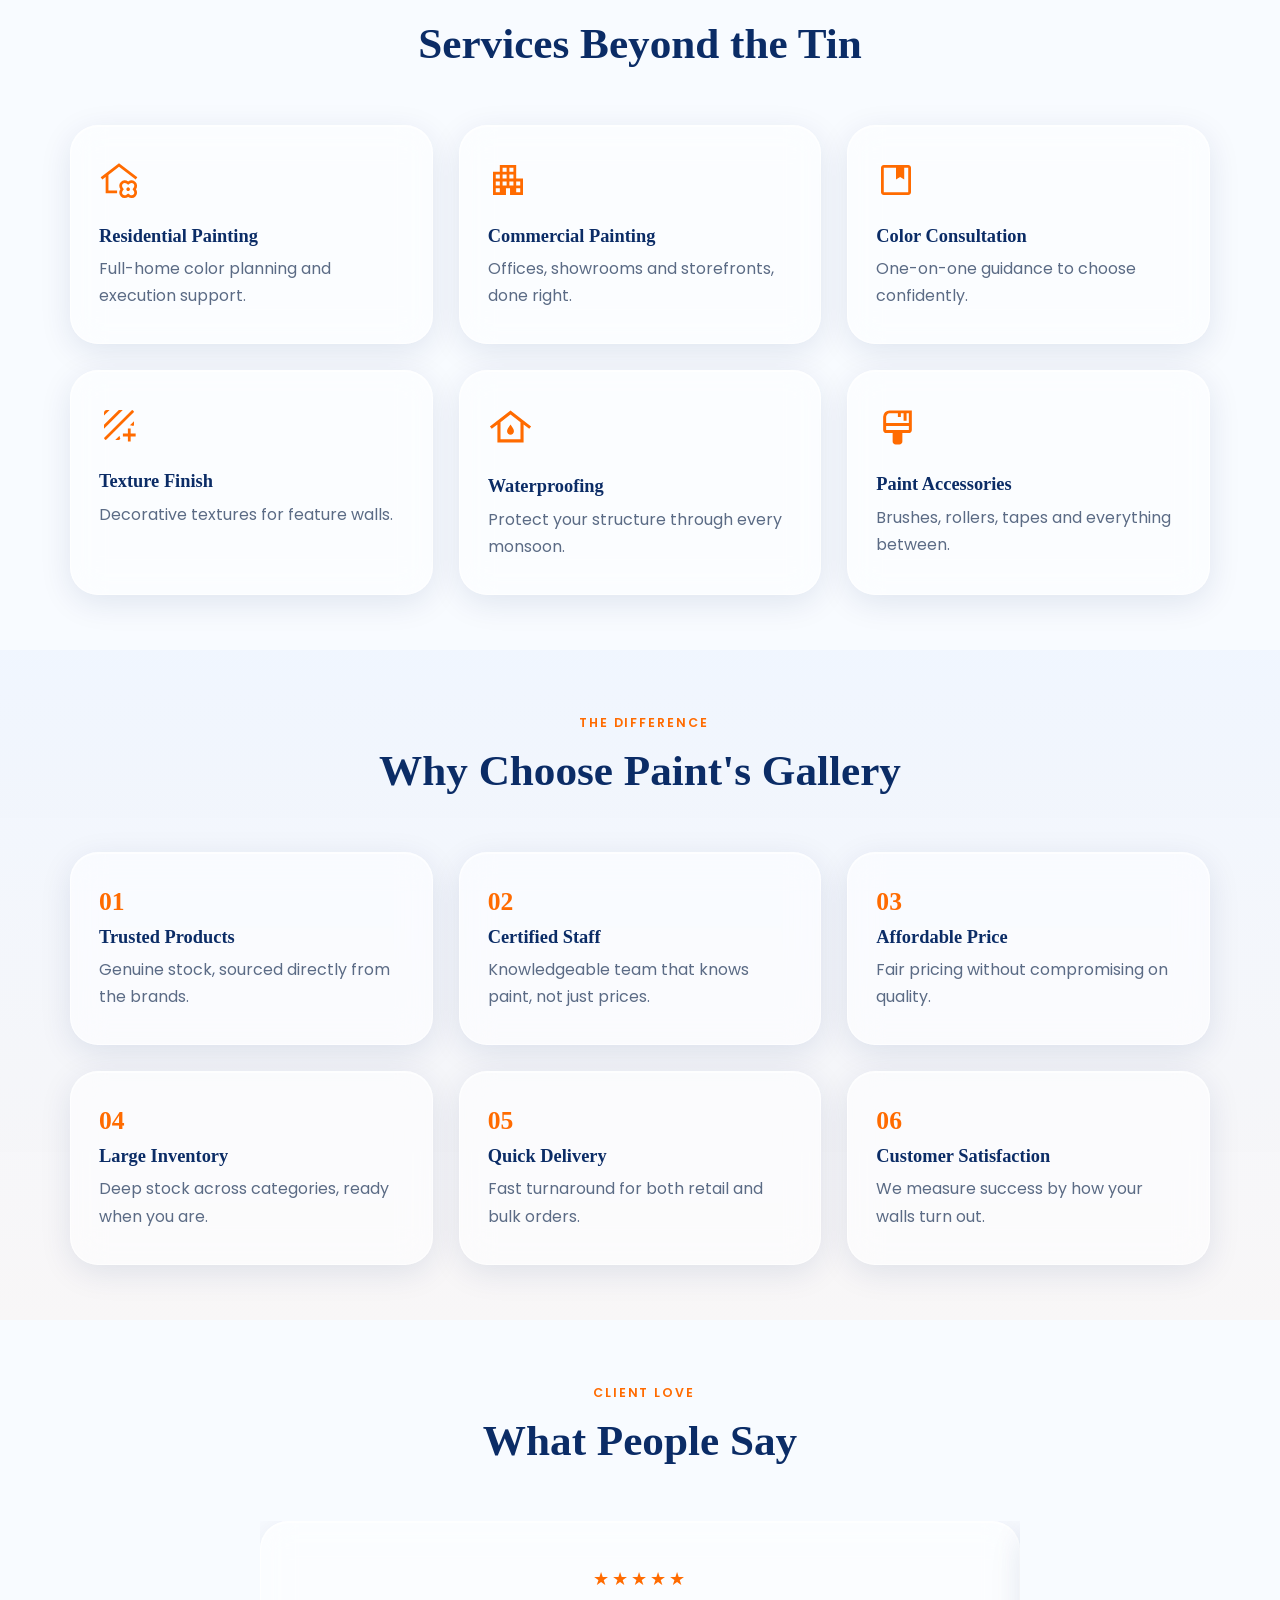
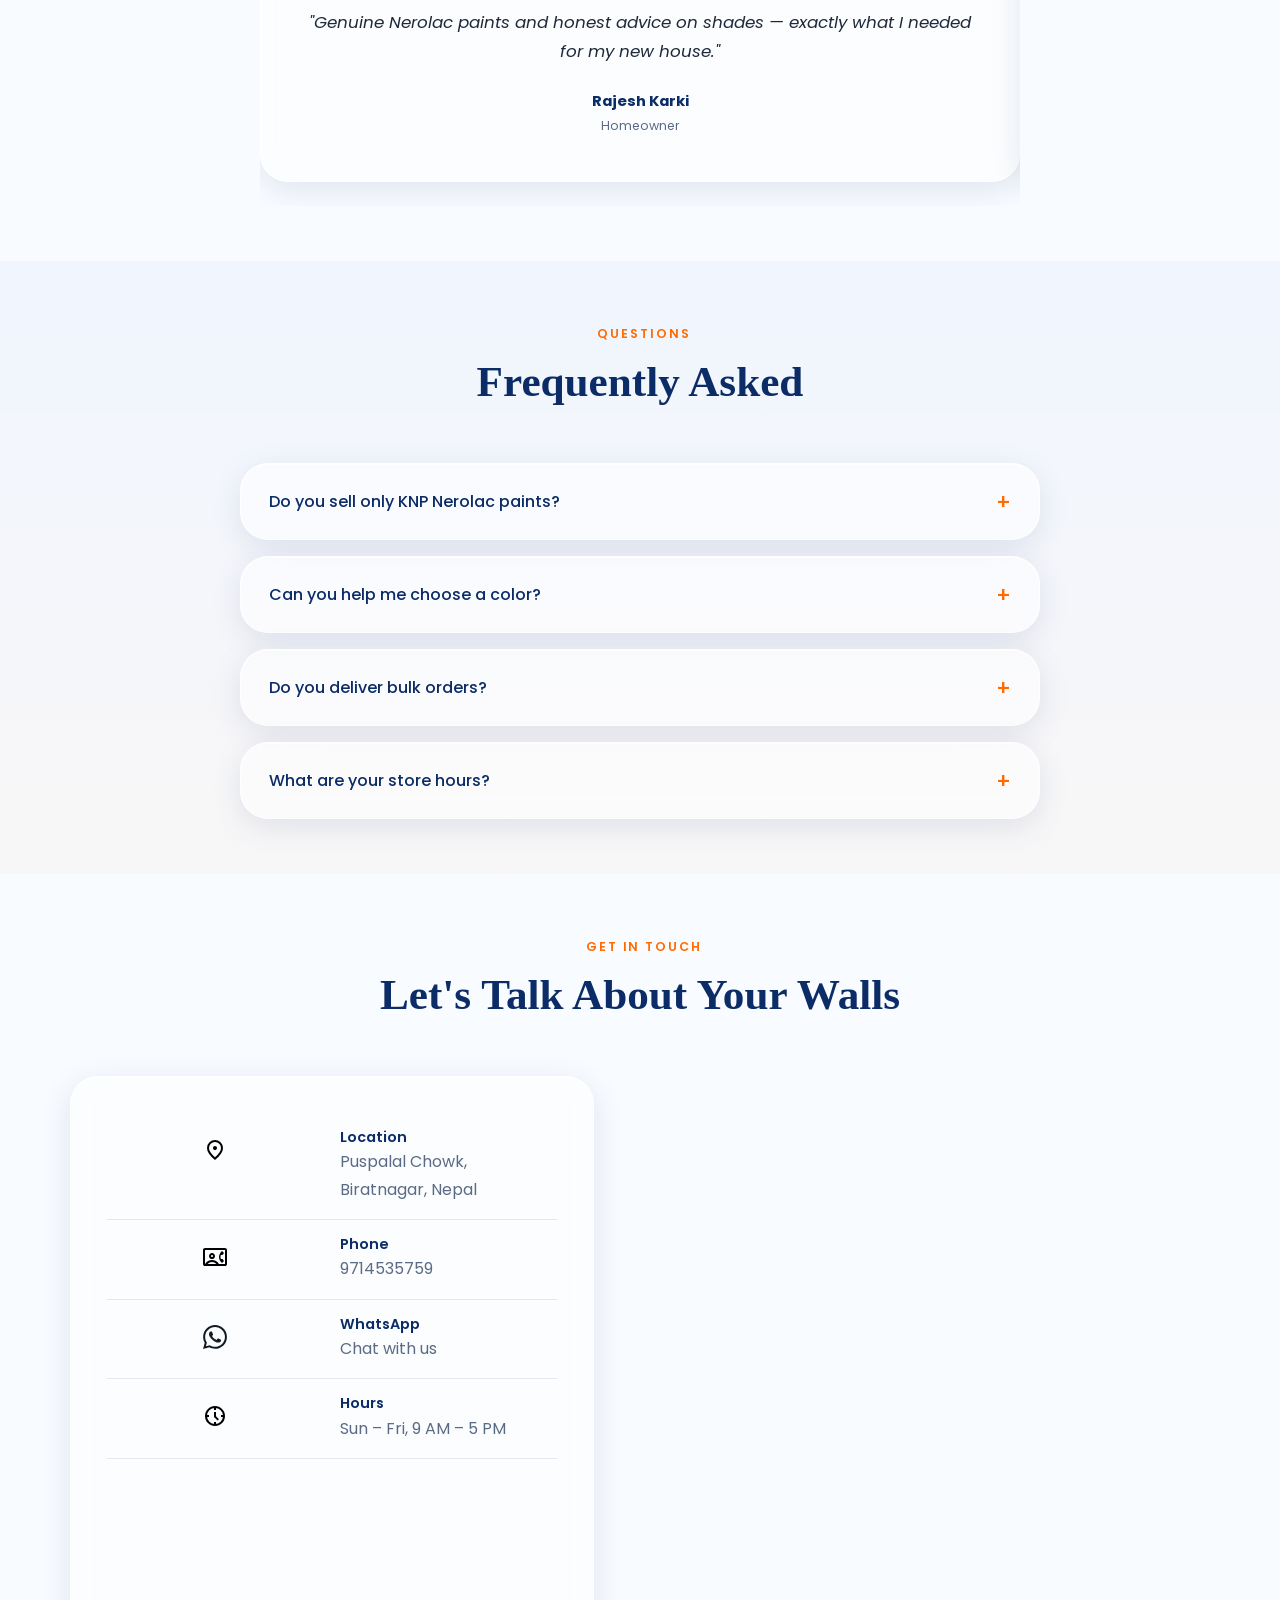
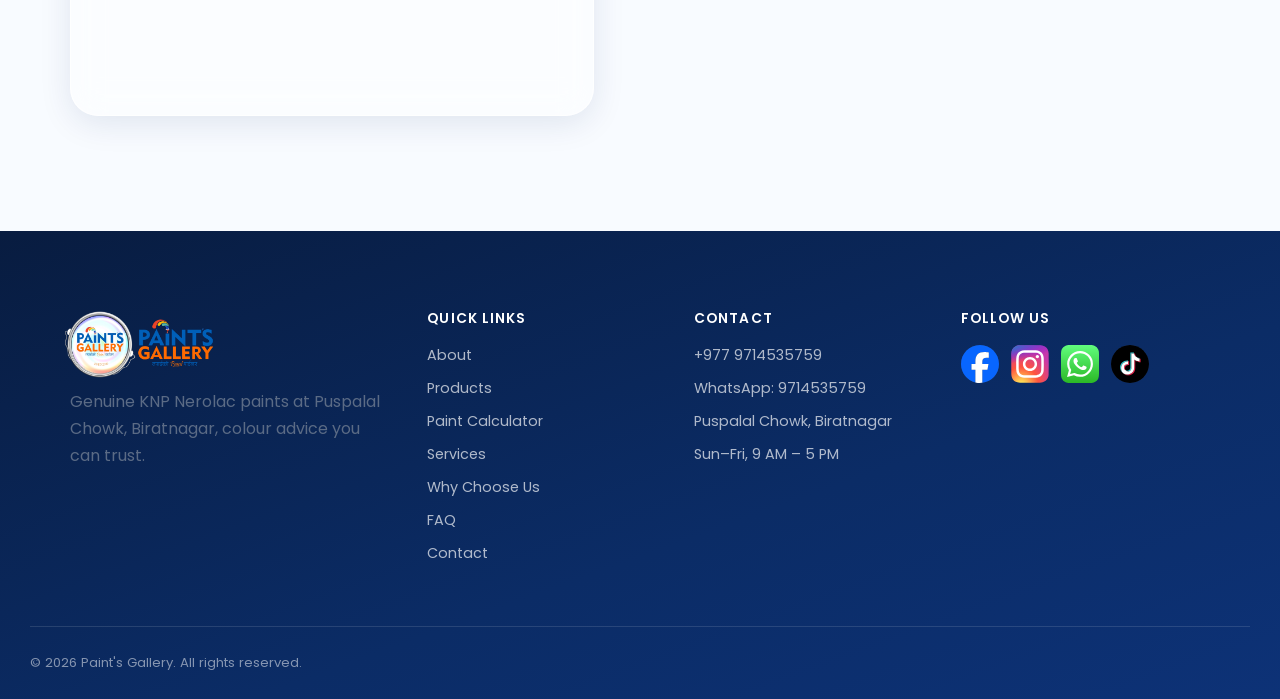
==== commit 0784050d: "nav" ====
--- a/index.html
+++ b/index.html
@@ -271,6 +271,8 @@
             class="mobile-menu-btn"
             id="mobileMenuBtn"
             aria-label="Toggle Menu"
+             type="button"
+    aria-expanded="false"
           >
             <span class="menu-bars">
               <svg
@@ -868,7 +870,7 @@
                 </p>
                 <br />
                 <span
-                  style="color: #0b2c66; font-size: 13px; font-weight: 700px"
+                  style="color: #3eb54a; font-size: 13px; font-weight: 700px"
                   class="btn-glass"
                 >
                   View More Product
@@ -899,7 +901,7 @@
                     walls.
                   </p>
                   <span
-                    style="color: #0b2c66; font-size: 13px; font-weight: 700px"
+                    style="color: #3eb54a; font-size: 13px; font-weight: 700px"
                     class="btn-glass"
                   >
                     View More Product
@@ -930,7 +932,7 @@
                   </p>
                   <br />
                   <span
-                    style="color: #0b2c66; font-size: 13px; font-weight: 700px"
+                    style="color: #3eb54a; font-size: 13px; font-weight: 700px"
                     class="btn-glass"
                   >
                     View More Product
@@ -961,7 +963,7 @@
                     protection.
                   </p>
                   <span
-                    style="color: #0b2c66; font-size: 13px; font-weight: 700px"
+                    style="color: #3eb54a; font-size: 13px; font-weight: 700px"
                     class="btn-glass"
                   >
                     View More Product
@@ -992,7 +994,7 @@
                     results.
                   </p>
                   <span
-                    style="color: #0b2c66; font-size: 13px; font-weight: 700px"
+                    style="color: #3eb54a; font-size: 13px; font-weight: 700px"
                     class="btn-glass"
                   >
                     View More Product
@@ -1024,7 +1026,7 @@
                   </p>
                   <br />
                   <span
-                    style="color: #0b2c66; font-size: 13px; font-weight: 700px"
+                    style="color: #3eb54a; font-size: 13px; font-weight: 700px"
                     class="btn-glass"
                   >
                     View More Product
@@ -1055,7 +1057,7 @@
                     moisture damage.
                   </p>
                   <span
-                    style="color: #0b2c66; font-size: 13px; font-weight: 700px"
+                    style="color: #3eb54a; font-size: 13px; font-weight: 700px"
                     class="btn-glass"
                   >
                     View More Product
--- a/style.css
+++ b/style.css
@@ -545,142 +545,196 @@
 }
 
 /* ===========================
-   TOGGLE
+   MOBILE MENU TOGGLE
 =========================== */
 
-.mobile-menu-btn{
-    display:none;
-    width:48px;
-    height:48px;
-    border:none;
-    background:transparent;
-    cursor:pointer;
-    align-items:center;
-    justify-content:center;
-    color:var(--primary);
+.mobile-menu-btn {
+    display: none;
+
+    width: 48px;
+    height: 48px;
+    padding: 0;
+    margin: 0;
+
+    border: 0;
+    outline: none;
+    background: transparent;
+
+    cursor: pointer;
+
+    align-items: center;
+    justify-content: center;
+
+    color: var(--primary);
+
+    /* iOS / Safari */
     touch-action: manipulation;
     -webkit-tap-highlight-color: transparent;
     -webkit-touch-callout: none;
     -webkit-user-select: none;
     user-select: none;
-}
-
-.menu-bars{
-    display:flex;
-    flex-direction:column;
-    gap:5px;
-}
-
-.menu-bars span{
-    width:22px;
-    height:2px;
-    background:currentColor;
-    border-radius:100px;
-    transition:.3s ease;
-}
-
-.menu-close-icon{
-    display:none;
-    width:30px;
-    height:30px;
-}
-
-.mobile-menu-btn.menu-open .menu-bars{
-    display:none;
-}
-
-.mobile-menu-btn.menu-open .menu-close-icon{
-    display:block;
-}
-
-@media (max-width:980px){
-
-    .mobile-menu-btn{
-        display:flex;
-    }
-
-}
+    -webkit-appearance: none;
+    appearance: none;
+
+    position: relative;
+    z-index: 1001;
+}
+
 
 /* ===========================
-   MOBILE
+   HAMBURGER ICON
 =========================== */
 
-@media(max-width:980px){
-
-    .nav-toggle{
-
-        display:flex;
-
-    }
-
-    .nav-actions .btn-primary{
-
-        display:none;
-
-    }
-
-    .nav-links{
-
-        position:absolute;
-
-        top:100%;
-
-        left:0;
-
-        right:0;
-
-        margin-top:12px;
-
-        display:flex;
-
-        flex-direction:column;
-
-        
-
-        gap:8px;
-
-        padding:20px;
-
-        border-radius:24px;
-
-        background:rgba(255,255,255,.88);
-
-        backdrop-filter:blur(16px);
-
-        -webkit-backdrop-filter:blur(16px);
-
-        border:1px solid rgba(255,255,255,.45);
-
-        opacity:0;
-
-        visibility:hidden;
-
-        transform:translateY(-10px);
-
-        transition:.3s;
-
-    }
-
-    .nav-links.open{
-
-        opacity:1;
-
-        visibility:visible;
-
-        transform:translateY(0);
-
-        display:flex;
-
-        z-index:1000;
-
-    }
-
-    .nav-link{
-
-        width:100%;
-
-        padding:12px 0;
-
+.menu-bars {
+    display: block;
+
+    width: 28px;
+    height: 28px;
+
+    pointer-events: none;
+
+    fill: currentColor;
+
+    transition:
+        opacity 0.25s ease,
+        transform 0.25s ease;
+}
+
+
+/* ===========================
+   CLOSE ICON
+=========================== */
+
+.menu-close-icon {
+    display: block;
+
+    width: 30px;
+    height: 30px;
+
+    position: absolute;
+
+    opacity: 0;
+    transform: rotate(-90deg) scale(0.7);
+
+    pointer-events: none;
+
+    fill: currentColor;
+
+    transition:
+        opacity 0.25s ease,
+        transform 0.25s ease;
+}
+
+
+/* ===========================
+   MENU OPEN STATE
+=========================== */
+
+.mobile-menu-btn.menu-open .menu-bars {
+    opacity: 0;
+    transform: rotate(90deg) scale(0.7);
+}
+
+.mobile-menu-btn.menu-open .menu-close-icon {
+    opacity: 1;
+    transform: rotate(0deg) scale(1);
+}
+
+
+/* ===========================
+   MOBILE BUTTON
+=========================== */
+
+@media (max-width: 980px) {
+
+    .mobile-menu-btn {
+        display: flex;
+    }
+
+}
+
+
+/* ===========================
+   MOBILE NAVIGATION
+=========================== */
+
+@media (max-width: 980px) {
+
+    .nav-toggle {
+        display: flex;
+    }
+
+    .nav-actions .btn-primary {
+        display: none;
+    }
+
+    .nav-links {
+
+        position: absolute;
+
+        top: 100%;
+        left: 0;
+        right: 0;
+
+        margin-top: 12px;
+
+        display: flex;
+        flex-direction: column;
+
+        gap: 8px;
+
+        padding: 20px;
+
+        border-radius: 24px;
+
+        background: rgba(255, 255, 255, 0.88);
+
+        -webkit-backdrop-filter: blur(16px);
+        backdrop-filter: blur(16px);
+
+        border: 1px solid rgba(255, 255, 255, 0.45);
+
+        /* Closed state */
+        opacity: 0;
+        visibility: hidden;
+        pointer-events: none;
+
+        transform: translateY(-10px);
+
+        transition:
+            opacity 0.25s ease,
+            transform 0.25s ease,
+            visibility 0.25s ease;
+
+        z-index: 1000;
+    }
+
+
+    /* ===========================
+       OPEN STATE
+    =========================== */
+
+    .nav-links.open {
+
+        opacity: 1;
+
+        visibility: visible;
+
+        pointer-events: auto;
+
+        transform: translateY(0);
+    }
+
+
+    /* ===========================
+       NAV LINKS
+    =========================== */
+
+    .nav-link {
+
+        width: 100%;
+
+        padding: 12px 0;
     }
 
 }
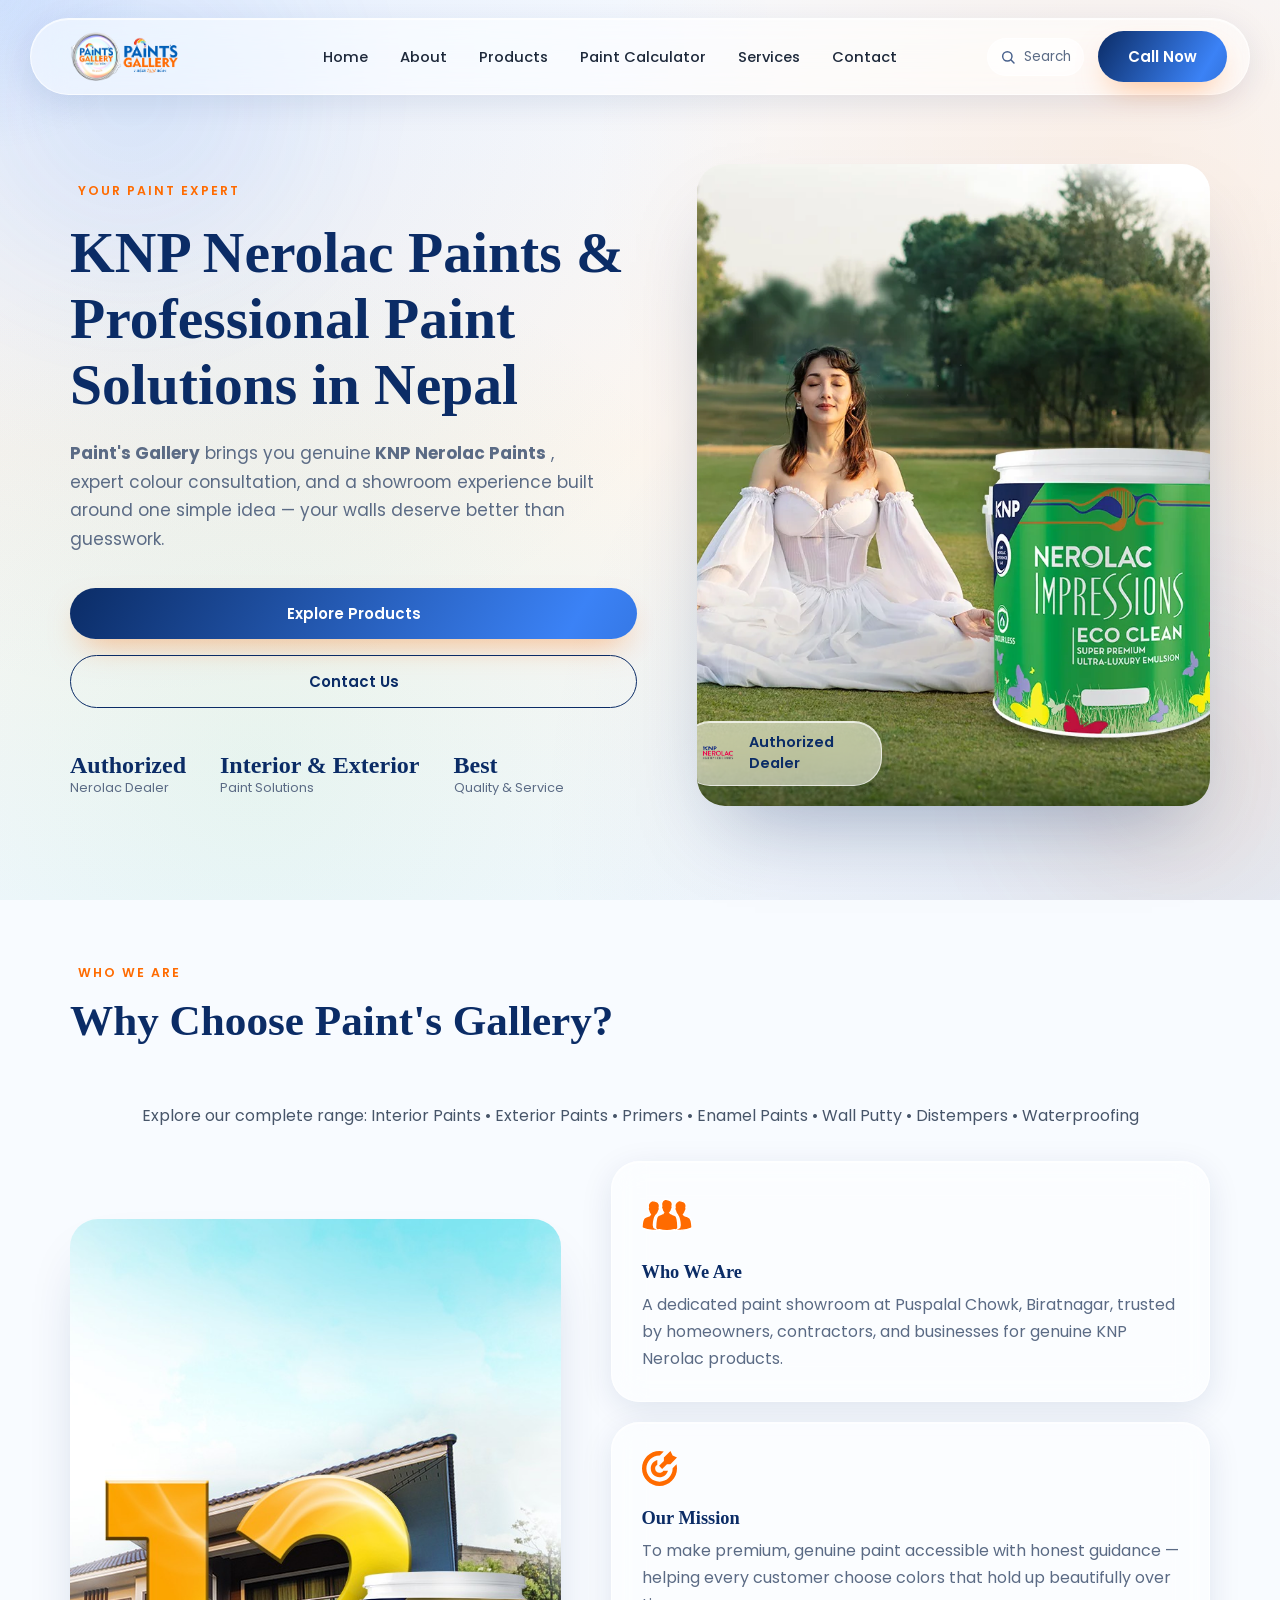
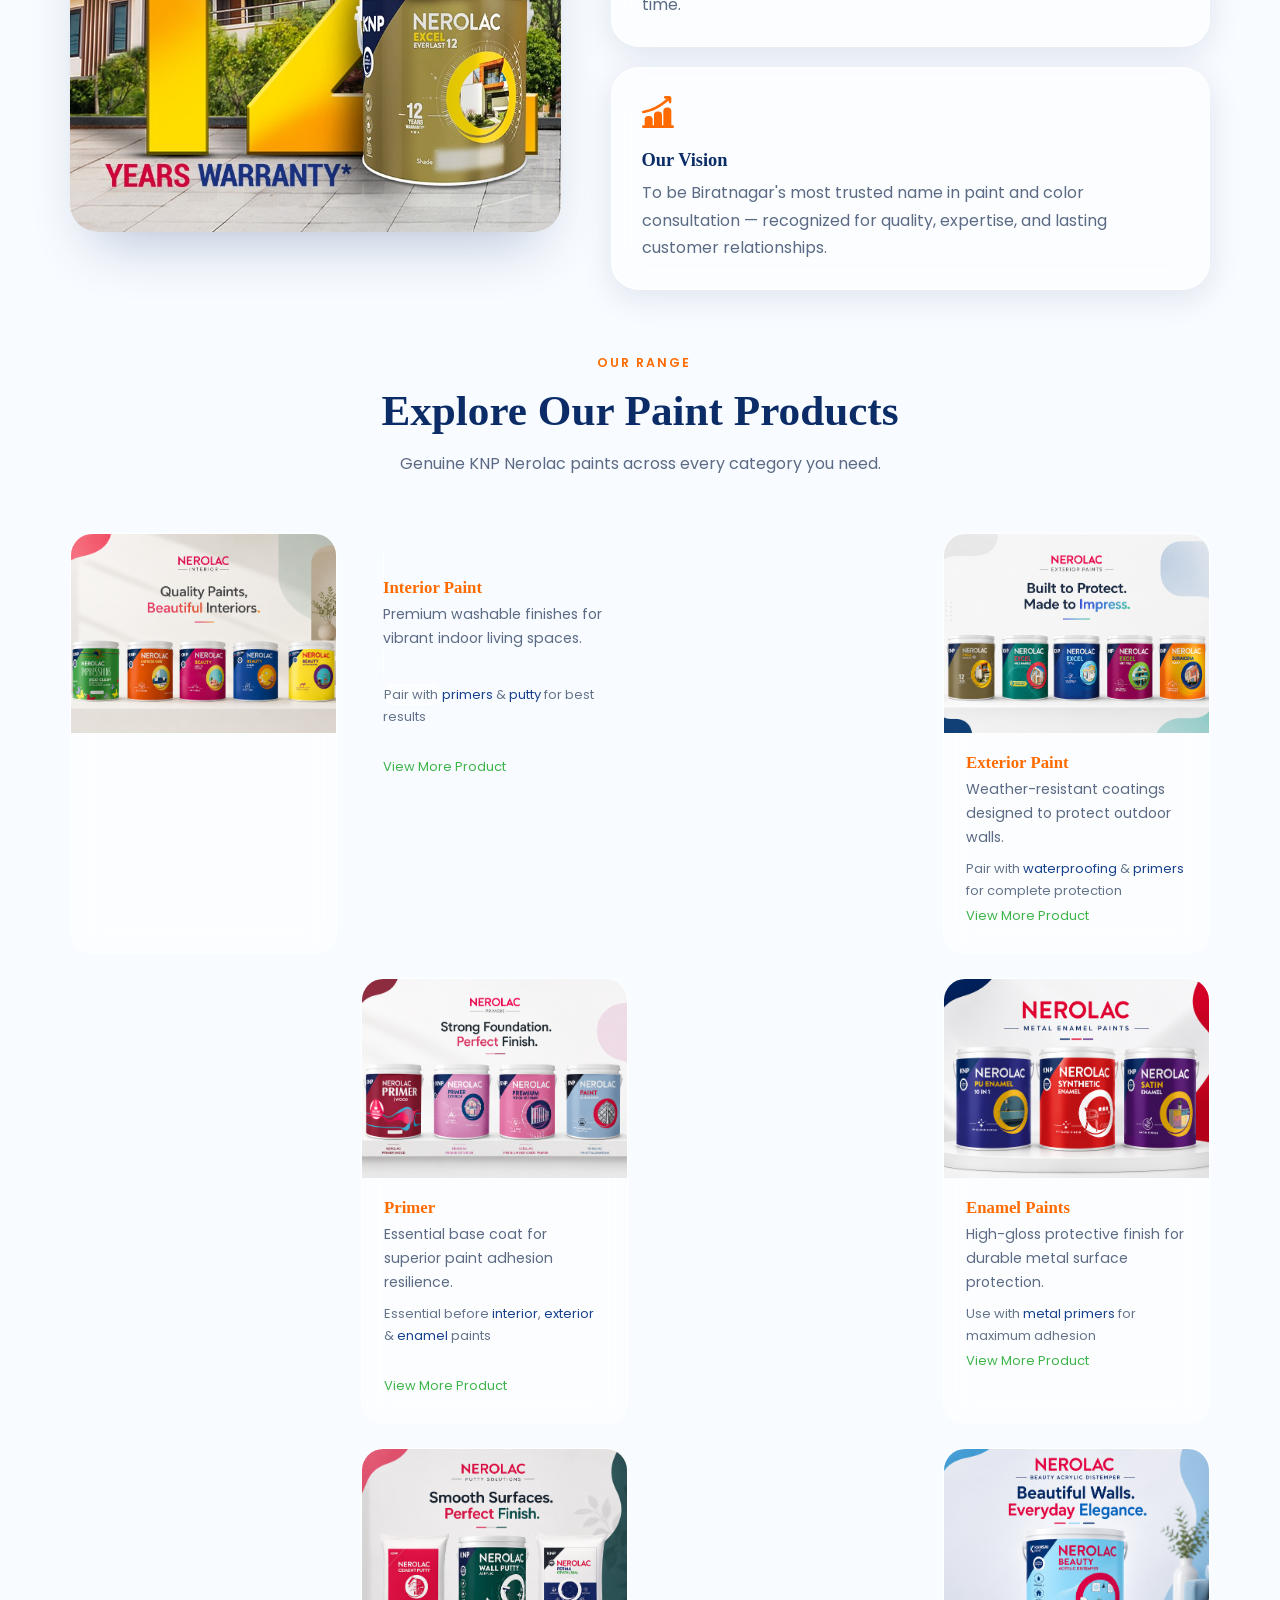
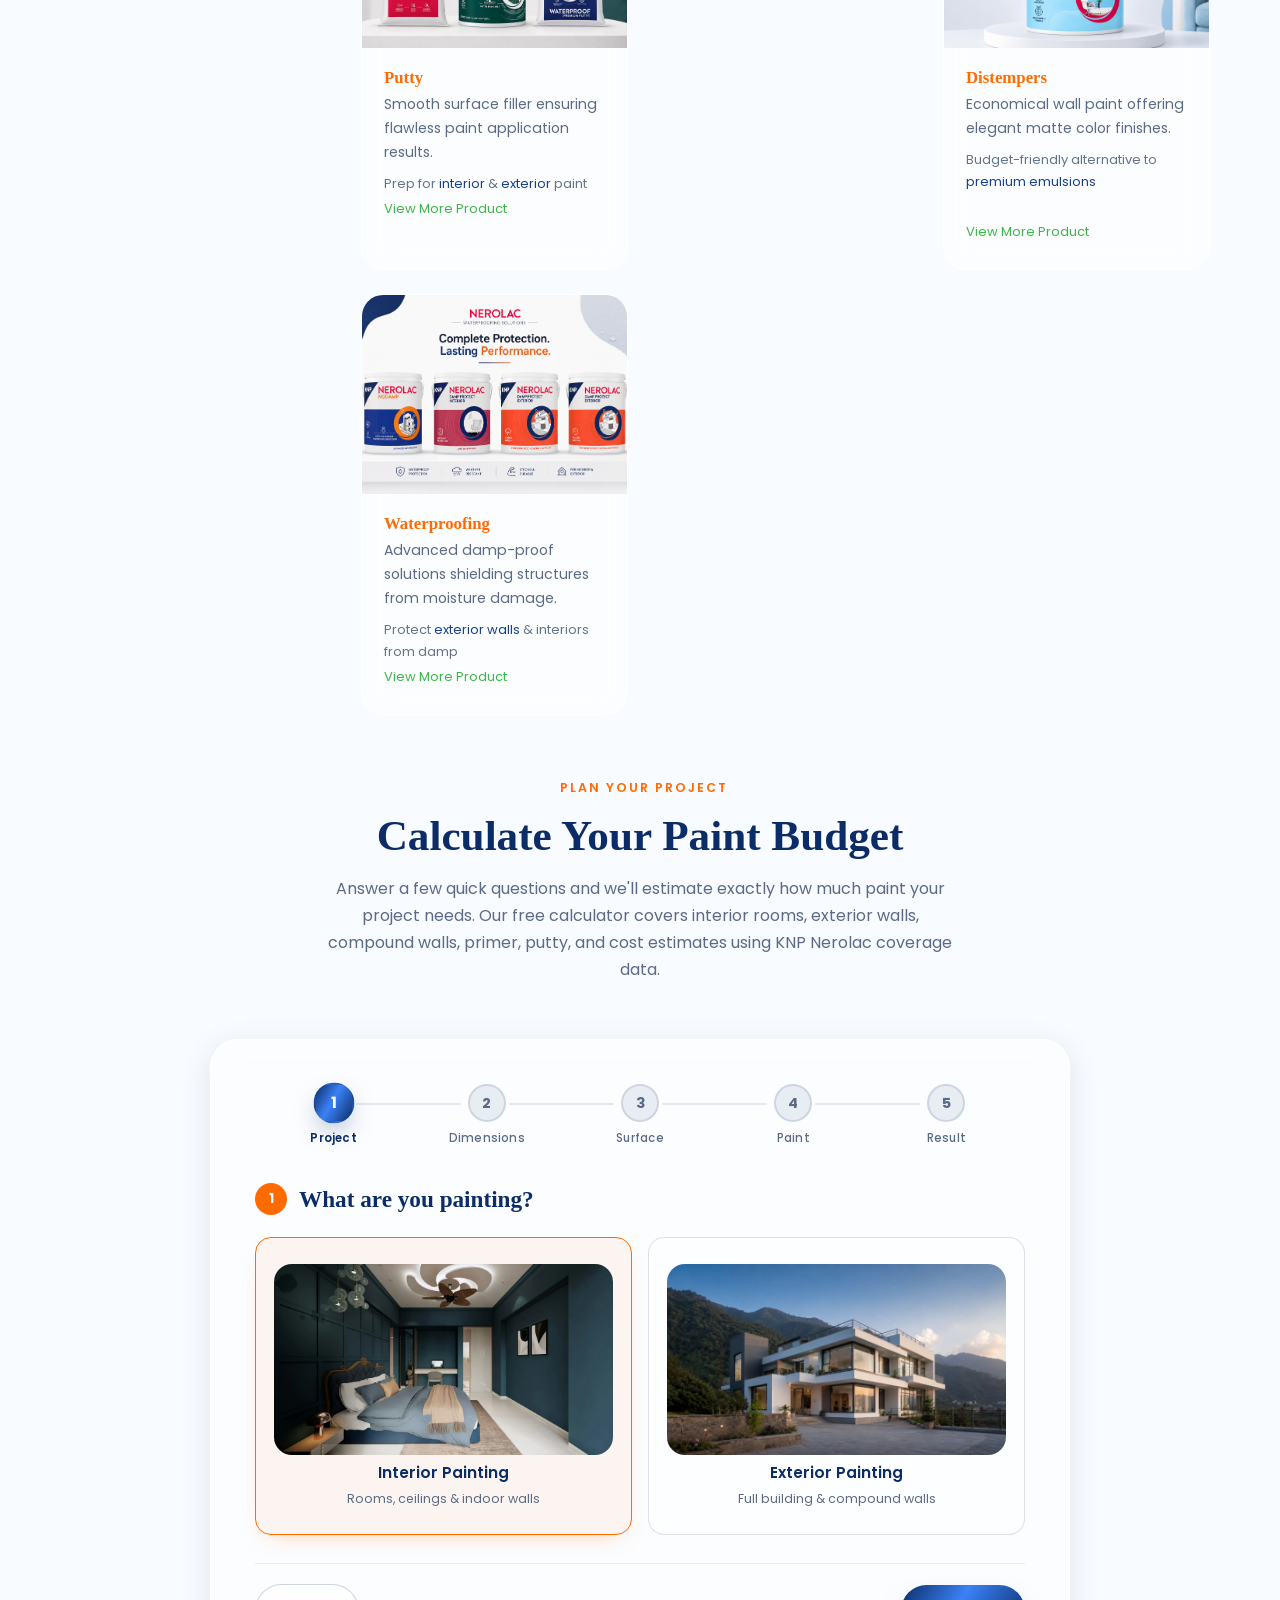
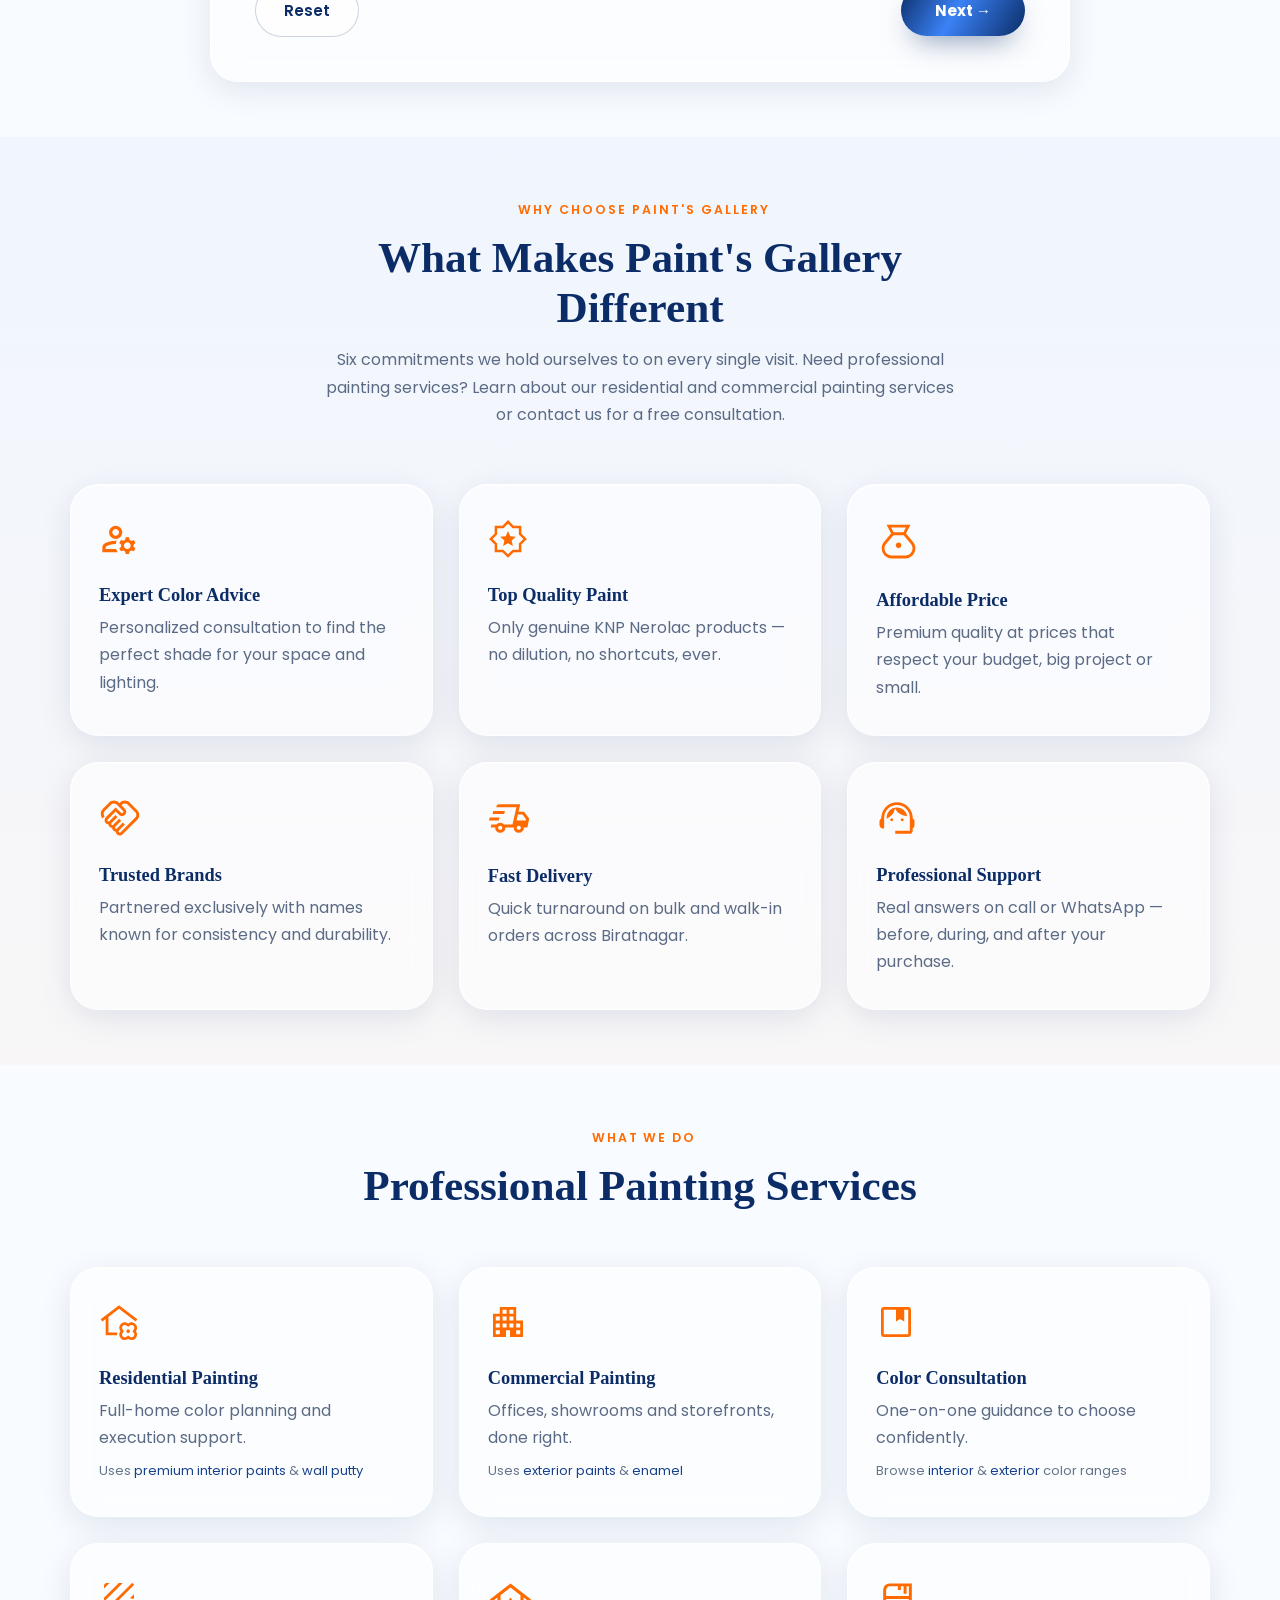
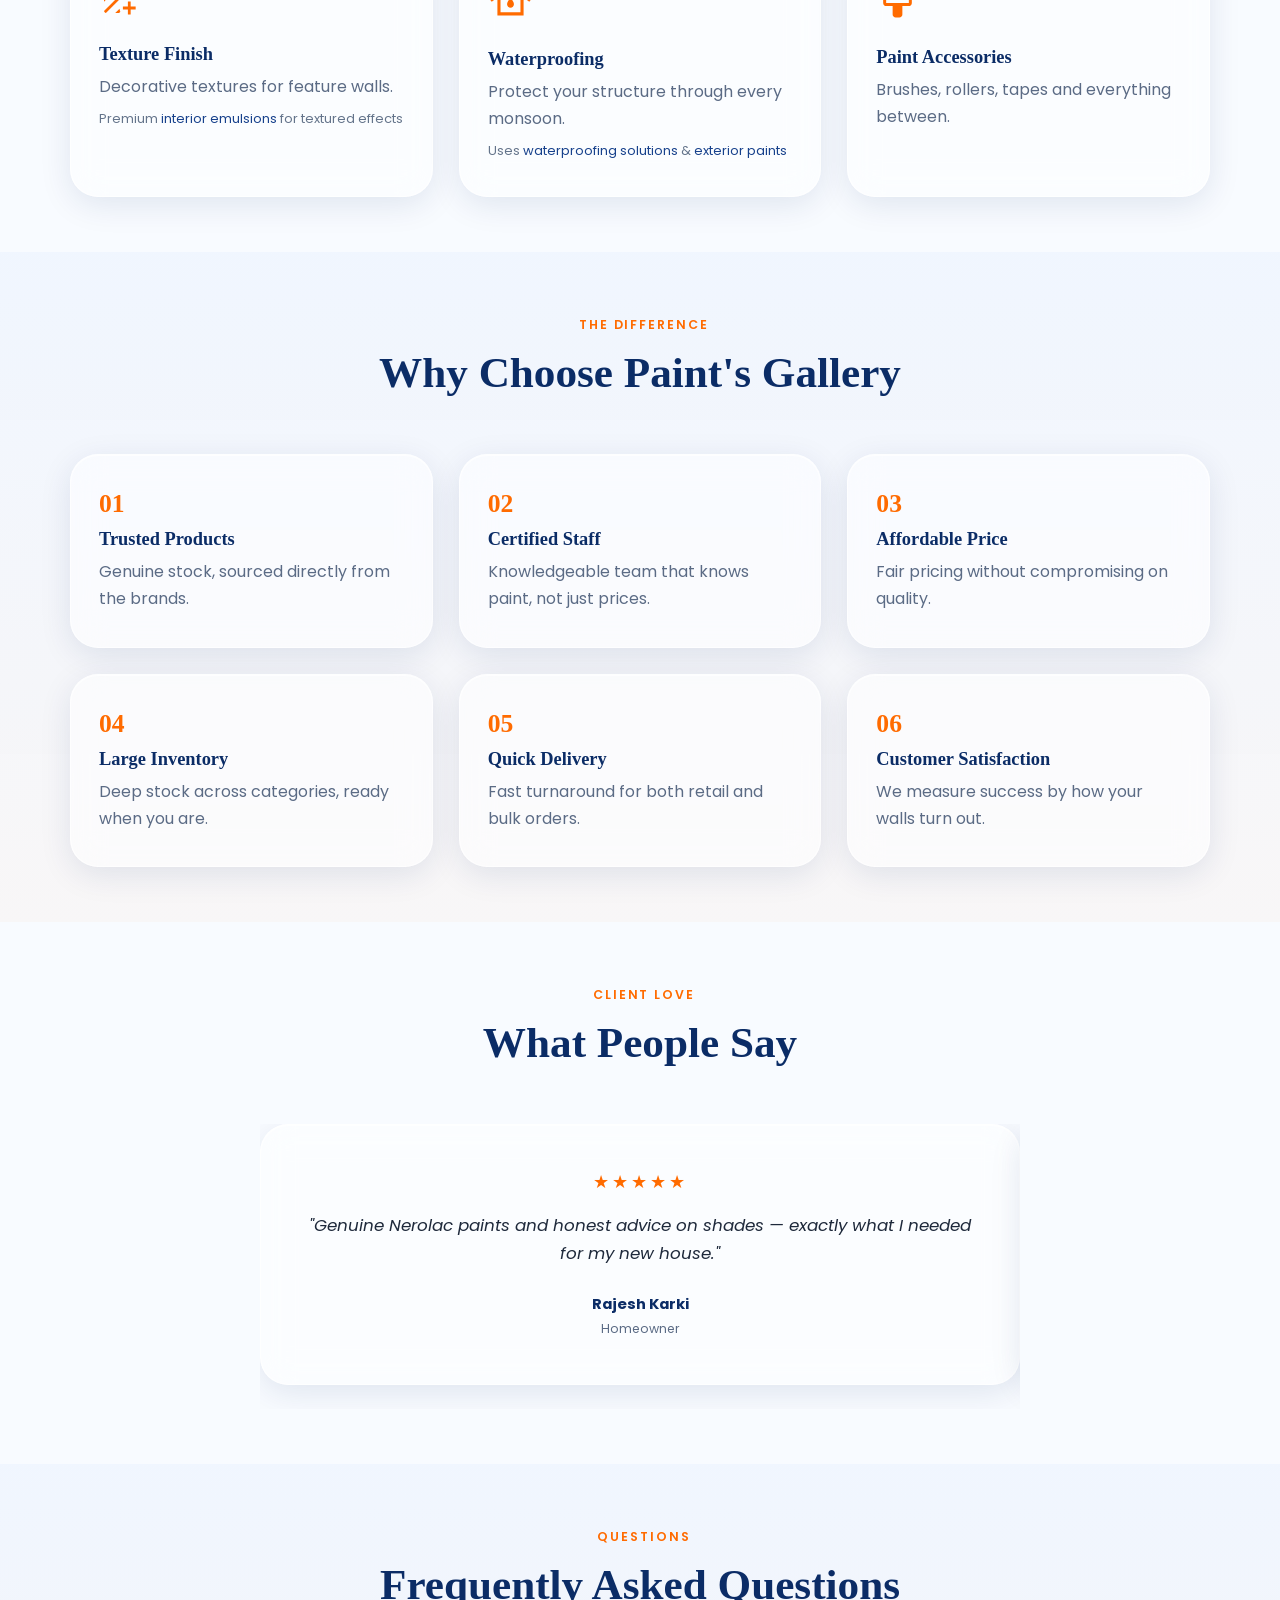
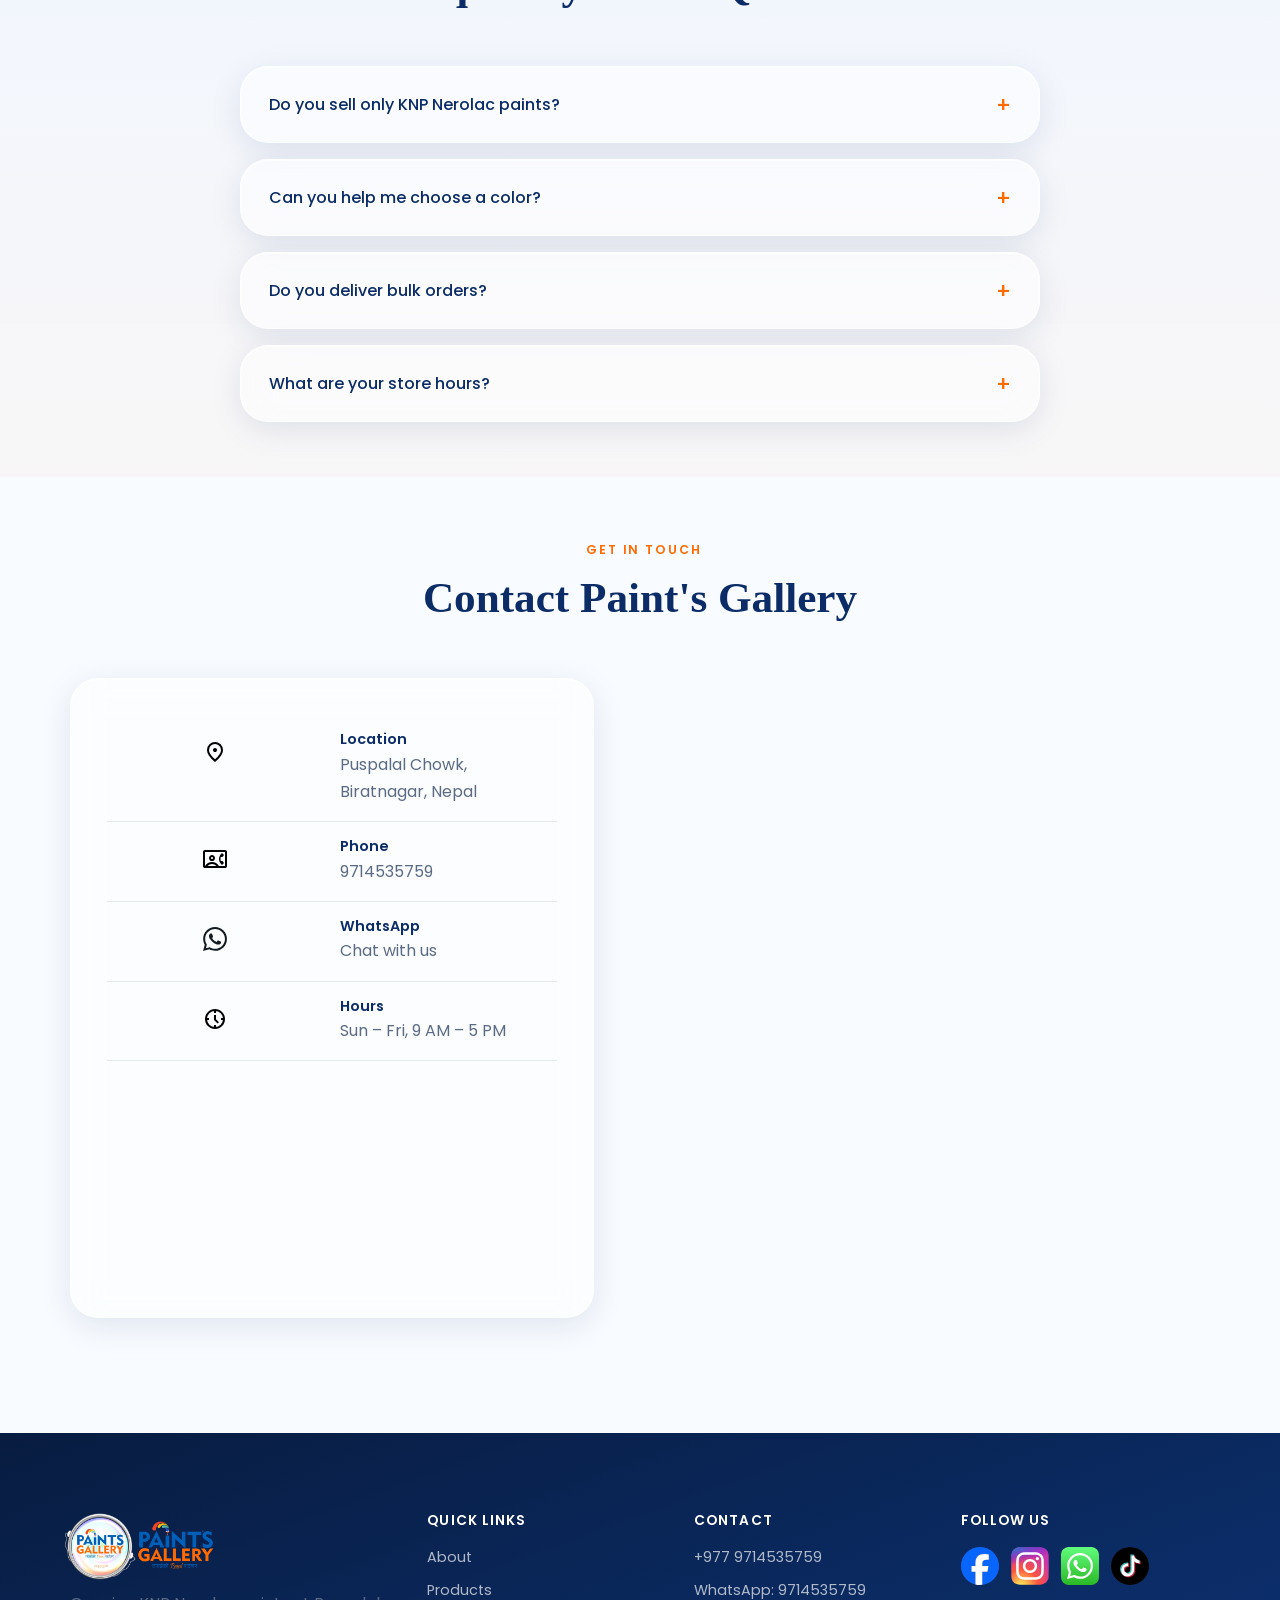
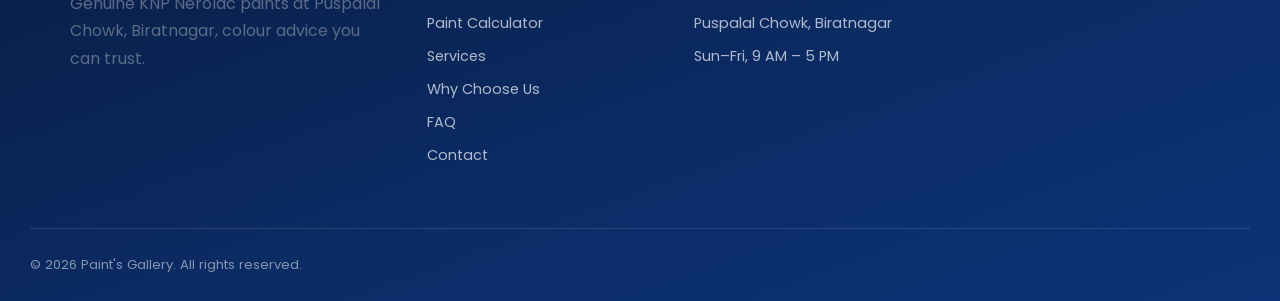
==== commit 627c662e: "final SEO" ====
--- a/index.html
+++ b/index.html
@@ -4,11 +4,11 @@
     <meta charset="UTF-8" />
     <meta name="viewport" content="width=device-width, initial-scale=1.0" />
     <title>
-      Paint's Gallery | Your Paint Partner — Puspalal Chowk, Biratnagar
+      Paint's Gallery | KNP Nerolac Paints & Colour Experts in Nepal
     </title>
     <meta
       name="description"
-      content="Paint's Gallery — premium paint showroom in Biratnagar, Nepal. Genuine KNP Nerolac paints, expert colour consultation, and professional painting services."
+      content="Paint's Gallery is your authorized KNP Nerolac paint dealer in Biratnagar, Nepal. Explore premium interior & exterior paints, primers, enamels & waterproofing. Get expert colour consultation & calculate paint budget online."
     />
     <link rel="icon" type="image/webp" href="/assets/favicon.webp" sizes="32x32" />
     <link rel="icon" type="image/x-icon" href="/assets/favicon.ico" />
@@ -23,19 +23,19 @@
     <!-- Open Graph / Facebook -->
     <meta property="og:type" content="website" />
     <meta property="og:url" content="https://paintsgallery.com.np/" />
-    <meta property="og:title" content="Paint's Gallery | KNP Nerolac Paints & Colour Experts in Biratnagar, Nepal" />
-    <meta property="og:description" content="Authorized KNP Nerolac dealer in Biratnagar. Genuine interior & exterior paints, primers, enamels, putty, distempers & waterproofing. Free paint calculator & color consultation." />
+    <meta property="og:title" content="Paint's Gallery | KNP Nerolac Paints & Colour Experts in Nepal" />
+    <meta property="og:description" content="Paint's Gallery is your authorized KNP Nerolac paint dealer in Biratnagar, Nepal. Explore premium interior & exterior paints, primers, enamels & waterproofing. Get expert colour consultation & calculate paint budget online." />
     <meta property="og:image" content="https://paintsgallery.com.np/assets/logo.png" />
-    <meta property="og:image:width" content="1772" />
-    <meta property="og:image:height" content="473" />
+    <meta property="og:image:width" content="1200" />
+    <meta property="og:image:height" content="630" />
     <meta property="og:site_name" content="Paint's Gallery" />
     <meta property="og:locale" content="en_NP" />
 
     <!-- Twitter Card -->
     <meta name="twitter:card" content="summary_large_image" />
     <meta name="twitter:url" content="https://paintsgallery.com.np/" />
-    <meta name="twitter:title" content="Paint's Gallery | KNP Nerolac Paints & Colour Experts in Biratnagar, Nepal" />
-    <meta name="twitter:description" content="Authorized KNP Nerolac dealer in Biratnagar. Genuine paints, free calculator & color consultation. Visit Puspalal Chowk or call 9714535759." />
+    <meta name="twitter:title" content="Paint's Gallery | KNP Nerolac Paints & Colour Experts in Nepal" />
+    <meta name="twitter:description" content="Paint's Gallery is your authorized KNP Nerolac paint dealer in Biratnagar, Nepal. Explore premium paints, get expert colour consultation & calculate paint budget online." />
     <meta name="twitter:image" content="https://paintsgallery.com.np/assets/logo.png" />
 
     <!-- Fonts -->
@@ -45,6 +45,11 @@
       href="https://fonts.googleapis.com/css2?family=Playfair+Display:ital,wght@0,500;0,600;0,700;1,500&family=Poppins:wght@300;400;500;600;700&display=swap"
       rel="stylesheet"
     />
+
+    <!-- Performance: Preload critical resources -->
+    <link rel="preload" as="image" href="assets/hero/about.jpg" fetchpriority="high" />
+    <link rel="preload" as="style" href="style.css" />
+    <link rel="preload" as="style" href="search.css" />
 
     <link rel="stylesheet" href="style.css" />
     <link rel="stylesheet" href="search.css" />
@@ -60,7 +65,7 @@
       "logo": "https://paintsgallery.com.np/assets/logo.png",
       "image": "https://paintsgallery.com.np/assets/logo.png",
       "telephone": "+977-9714535759",
-      "description": "Paint's Gallery is an authorized dealer of KNP Nerolac Paints in Biratnagar, Nepal, offering genuine interior and exterior paints, colour consultation, paint estimation, and painting assistance.",
+      "description": "Paint's Gallery is an authorized dealer of KNP Nerolac Paints in Biratnagar, Nepal, offering genuine interior and exterior paints, primers, enamels, putty, distemper, waterproofing, colour consultation, paint estimation, and painting assistance.",
       "address": {
         "@type": "PostalAddress",
         "streetAddress": "Puspalal Chowk",
@@ -69,8 +74,13 @@
         "addressCountry": "NP"
       },
       "sameAs": [
-        "https://www.facebook.com/paintsgallerybiratnagar"
-      ]
+        "https://www.facebook.com/paintsgallerybiratnagar",
+        "https://wa.me/9779714535759"
+      ],
+      "brand": {
+        "@type": "Brand",
+        "name": "KNP Nerolac"
+      }
     }
     </script>
 
@@ -131,6 +141,139 @@
         "target": "https://paintsgallery.com.np/?s={search_term_string}",
         "query-input": "required name=search_term_string"
       }
+    }
+    </script>
+
+    <!-- JSON-LD Structured Data: FAQPage -->
+    <script type="application/ld+json">
+    {
+      "@context": "https://schema.org",
+      "@type": "FAQPage",
+      "mainEntity": [
+        {
+          "@type": "Question",
+          "name": "Do you sell only KNP Nerolac paints?",
+          "acceptedAnswer": {
+            "@type": "Answer",
+            "text": "Yes — we deal exclusively in genuine KNP Nerolac products across every category, from interior emulsions to industrial coatings."
+          }
+        },
+        {
+          "@type": "Question",
+          "name": "Can you help me choose a color?",
+          "acceptedAnswer": {
+            "@type": "Answer",
+            "text": "Absolutely. Bring a photo, a sample, or just an idea and we'll help you land on a shade that looks right once it's dry."
+          }
+        },
+        {
+          "@type": "Question",
+          "name": "Do you deliver bulk orders?",
+          "acceptedAnswer": {
+            "@type": "Answer",
+            "text": "Yes, we handle both retail and bulk orders for contractors and businesses with fast turnaround."
+          }
+        },
+        {
+          "@type": "Question",
+          "name": "What are your store hours?",
+          "acceptedAnswer": {
+            "@type": "Answer",
+            "text": "We're open Sunday to Friday, 9 AM to 5 PM, and closed on Saturday."
+          }
+        },
+        {
+          "@type": "Question",
+          "name": "Do you offer paint estimation services?",
+          "acceptedAnswer": {
+            "@type": "Answer",
+            "text": "Yes, our free online Paint Budget Calculator helps you estimate paint, primer, putty quantities and costs for interior and exterior projects. You can also visit our store at Puspalal Chowk, Biratnagar for in-person assistance."
+          }
+        },
+        {
+          "@type": "Question",
+          "name": "What payment methods do you accept?",
+          "acceptedAnswer": {
+            "@type": "Answer",
+            "text": "We accept cash, UPI, bank transfers, and major debit/credit cards for both retail and bulk orders."
+          }
+        },
+        {
+          "@type": "Question",
+          "name": "Can you recommend the right primer for my surface?",
+          "acceptedAnswer": {
+            "@type": "Answer",
+            "text": "Yes. For new interior walls use wall putty + interior primer; for metal use Red Oxide Metal Primer; for exterior surfaces use Exterior Primer. Our staff will guide you based on your specific surface and paint choice."
+          }
+        },
+        {
+          "@type": "Question",
+          "name": "Do you provide waterproofing solutions for terraces and roofs?",
+          "acceptedAnswer": {
+            "@type": "Answer",
+            "text": "Yes, we stock KNP Nerolac No-Damp with 8-year warranty for terraces and roofs, plus Damp Protect Interior/Exterior for walls and Crack Filler for plaster cracks."
+          }
+        },
+        {
+          "@type": "Question",
+          "name": "Are you an authorized KNP Nerolac dealer?",
+          "acceptedAnswer": {
+            "@type": "Answer",
+            "text": "Yes, Paint's Gallery is an authorized dealer of KNP Nerolac Paints in Biratnagar, Nepal. We sell only genuine products sourced directly from the brand."
+          }
+        },
+        {
+          "@type": "Question",
+          "name": "What is the difference between distemper and emulsion paint?",
+          "acceptedAnswer": {
+            "@type": "Answer",
+            "text": "Distemper (like KNP Nerolac Beauty Acrylic Distemper) is a budget-friendly, water-based paint with matte finish, ideal for low-traffic interior walls. Emulsions (like Impressions Eco Clean, HD, Beauty Gold) offer better washability, durability, sheen options, and longer life — better for living rooms, bedrooms, and high-traffic areas."
+          }
+        },
+        {
+          "@type": "Question",
+          "name": "Do you deliver outside Biratnagar?",
+          "acceptedAnswer": {
+            "@type": "Answer",
+            "text": "We primarily serve Biratnagar and surrounding areas in Koshi Province. For bulk orders outside Biratnagar, please contact us at +977-9714535759 to discuss delivery arrangements."
+          }
+        }
+      ]
+    }
+    </script>
+
+    <!-- JSON-LD Structured Data: Paint Calculator (SoftwareApplication) -->
+    <script type="application/ld+json">
+    {
+      "@context": "https://schema.org",
+      "@type": "SoftwareApplication",
+      "name": "Paint's Gallery Paint Budget Calculator",
+      "applicationCategory": "BusinessApplication",
+      "operatingSystem": "Web",
+      "offers": {
+        "@type": "Offer",
+        "price": "0",
+        "priceCurrency": "NPR",
+        "availability": "https://schema.org/InStock"
+      },
+      "description": "Free online paint budget calculator for interior and exterior painting projects in Nepal. Calculate paint quantity, primer, putty, and estimated cost for walls, ceilings, and compound walls.",
+      "featureList": [
+        "Interior room paint estimation",
+        "Exterior building and compound wall estimation",
+        "Surface condition adjustment (new, repainted, absorbent, smooth)",
+        "Primer and putty quantity calculation",
+        "Cost estimation with price per litre input",
+        "PDF export of estimate"
+      ],
+      "author": {
+        "@type": "Organization",
+        "name": "Paint's Gallery"
+      },
+      "publisher": {
+        "@type": "Organization",
+        "name": "Paint's Gallery"
+      },
+      "url": "https://paintsgallery.com.np/#estimator"
     }
     </script>
   </head>
@@ -311,18 +454,13 @@
         <div class="hero-inner">
           <div class="hero-copy reveal-up">
             <span class="eyebrow">Your PAINT EXPERT</span>
-            <h1>
-              KNP Nerolac Paints in Biratnagar —<span class="text-gradient"
-                >Beautiful Colors</span
-              >
-              for Every Wall
-            </h1>
+            <h1>KNP Nerolac Paints & Professional Paint Solutions in Nepal</h1>
             <p class="hero-lede">
               <strong>Paint's Gallery</strong> brings you genuine<strong>
                 KNP Nerolac Paints</strong
               >
               , expert colour consultation, and a showroom experience built
-              around one simple idea, your walls deserve better than guesswork.
+              around one simple idea — your walls deserve better than guesswork.
             </p>
             <div class="hero-actions">
               <a href="#products" class="btn btn-primary ripple"
@@ -349,7 +487,7 @@
           <div class="hero-visual reveal-up" style="--delay: 0.15s">
             <div class="hero-image-frame" id="heroParallax">
               <img
-                src="assets/hero/product1.jpg"
+                src="assets/hero/product1.webp"
                 alt="Freshly painted premium interior"
                 class="hero-image"
                 width="800"
@@ -378,8 +516,10 @@
         <div class="section-inner">
           <div class="section-head reveal-up">
             <span class="eyebrow">Who We Are</span>
-            <h2>Crafting Color Experiences Since Day One</h2>
+            <h2>Why Choose Paint's Gallery?</h2>
           </div>
+
+          <p style="text-align: center; margin-bottom: 2rem; color: #475569;">Explore our complete range: <a href="interior.html">Interior Paints</a> • <a href="exterior.html">Exterior Paints</a> • <a href="primer.html">Primers</a> • <a href="enamel.html">Enamel Paints</a> • <a href="putty.html">Wall Putty</a> • <a href="distemper.html">Distempers</a> • <a href="waterproof.html">Waterproofing</a></p>
 
           <div class="about-grid">
             <div class="about-image reveal-up">
@@ -846,7 +986,7 @@
         <div class="section-inner">
           <div class="section-head center reveal-up">
             <span class="eyebrow">Our Range</span>
-            <h2>Products Built for Every Surface</h2>
+            <h2>Explore Our Paint Products</h2>
             <p>Genuine KNP Nerolac paints across every category you need.</p>
           </div>
           <!--Interior-->
@@ -868,6 +1008,7 @@
                 <p>
                   Premium washable finishes for vibrant indoor living spaces.
                 </p>
+                <p style="font-size: 13px; color: #64748b; margin-top: 0.5rem;">Pair with <a href="primer.html" style="color: #17418c;">primers</a> & <a href="putty.html" style="color: #17418c;">putty</a> for best results</p>
                 <br />
                 <span
                   style="color: #3eb54a; font-size: 13px; font-weight: 700px"
@@ -900,6 +1041,7 @@
                     Weather-resistant coatings designed to protect outdoor
                     walls.
                   </p>
+                  <p style="font-size: 13px; color: #64748b; margin-top: 0.5rem;">Pair with <a href="waterproof.html" style="color: #17418c;">waterproofing</a> & <a href="primer.html" style="color: #17418c;">primers</a> for complete protection</p>
                   <span
                     style="color: #3eb54a; font-size: 13px; font-weight: 700px"
                     class="btn-glass"
@@ -930,6 +1072,7 @@
                   <p>
                     Essential base coat for superior paint adhesion resilience.
                   </p>
+                  <p style="font-size: 13px; color: #64748b; margin-top: 0.5rem;">Essential before <a href="interior.html" style="color: #17418c;">interior</a>, <a href="exterior.html" style="color: #17418c;">exterior</a> & <a href="enamel.html" style="color: #17418c;">enamel</a> paints</p>
                   <br />
                   <span
                     style="color: #3eb54a; font-size: 13px; font-weight: 700px"
@@ -962,6 +1105,7 @@
                     High-gloss protective finish for durable metal surface
                     protection.
                   </p>
+                  <p style="font-size: 13px; color: #64748b; margin-top: 0.5rem;">Use with <a href="primer.html" style="color: #17418c;">metal primers</a> for maximum adhesion</p>
                   <span
                     style="color: #3eb54a; font-size: 13px; font-weight: 700px"
                     class="btn-glass"
@@ -993,6 +1137,7 @@
                     Smooth surface filler ensuring flawless paint application
                     results.
                   </p>
+                  <p style="font-size: 13px; color: #64748b; margin-top: 0.5rem;">Prep for <a href="interior.html" style="color: #17418c;">interior</a> & <a href="exterior.html" style="color: #17418c;">exterior</a> paint</p>
                   <span
                     style="color: #3eb54a; font-size: 13px; font-weight: 700px"
                     class="btn-glass"
@@ -1024,6 +1169,7 @@
                   <p>
                     Economical wall paint offering elegant matte color finishes.
                   </p>
+                  <p style="font-size: 13px; color: #64748b; margin-top: 0.5rem;">Budget-friendly alternative to <a href="interior.html" style="color: #17418c;">premium emulsions</a></p>
                   <br />
                   <span
                     style="color: #3eb54a; font-size: 13px; font-weight: 700px"
@@ -1056,6 +1202,7 @@
                     Advanced damp-proof solutions shielding structures from
                     moisture damage.
                   </p>
+                  <p style="font-size: 13px; color: #64748b; margin-top: 0.5rem;">Protect <a href="exterior.html" style="color: #17418c;">exterior walls</a> & interiors from damp</p>
                   <span
                     style="color: #3eb54a; font-size: 13px; font-weight: 700px"
                     class="btn-glass"
@@ -1070,13 +1217,19 @@
       </section>
 
       <!-- ============ PAINT ESTIMATION CALCULATOR — WIZARD ============ -->
-      <section class="section" id="estimator">
+      <section class="section" id="estimator" itemscope itemtype="https://schema.org/SoftwareApplication">
         <div class="section-inner">
           <div class="section-head center reveal-up">
             <span class="eyebrow">Plan Your Project</span>
-            <h2>Paint Estimation Calculator</h2>
-            <p>Answer a few quick questions and we'll estimate exactly how much paint your project needs.</p>
+            <h2>Calculate Your Paint Budget</h2>
+            <p>Answer a few quick questions and we'll estimate exactly how much paint your project needs. Our free calculator covers interior rooms, exterior walls, compound walls, primer, putty, and cost estimates using KNP Nerolac coverage data.</p>
           </div>
+
+          <meta itemprop="name" content="Paint's Gallery Paint Budget Calculator" />
+          <meta itemprop="applicationCategory" content="BusinessApplication" />
+          <meta itemprop="operatingSystem" content="Web" />
+          <meta itemprop="url" content="https://paintsgallery.com.np/#estimator" />
+          <link itemprop="author" href="https://paintsgallery.com.np/" />
 
           <div class="glass calc-shell reveal-up">
             <!-- ───── STEP INDICATOR ───── -->
@@ -1107,21 +1260,21 @@
               </div>
             </nav>
 
-            <form id="calcForm" novalidate>
+            <form id="calcForm" novalidate aria-label="Paint Budget Calculator - Step by step paint estimation tool">
 
               <!-- ══════ STEP 1 — PROJECT TYPE ══════ -->
               <div class="calc-panel is-active" data-panel="1">
                 <h3 class="calc-step-title"><span class="calc-num">1</span> What are you painting?</h3>
-                <div class="calc-option-grid calc-option-grid-2">
+                <div class="calc-option-grid calc-option-grid-2" role="radiogroup" aria-label="Project type">
                   <label class="calc-option-card">
-                    <input type="radio" name="calcProjectType" value="interior" checked />
-                    <img src="assets/interior.jpg" style="border-radius:18px" alt="Interior Painting" />
+                    <input type="radio" name="calcProjectType" value="interior" id="calcProjectInterior" checked aria-label="Interior painting - rooms, ceilings and indoor walls" />
+                    <img src="assets/interior.webp" style="border-radius:18px" alt="Interior Painting" />
                     <span class="calc-option-title">Interior Painting</span>
                     <span class="calc-option-desc">Rooms, ceilings &amp; indoor walls</span>
                   </label>
                   <label class="calc-option-card">
-                    <input type="radio" name="calcProjectType" value="exterior" />
-                    <img src="assets/exterior.png" style="border-radius:18px" alt="Exterior Painting" />
+                    <input type="radio" name="calcProjectType" value="exterior" id="calcProjectExterior" aria-label="Exterior painting - full building and compound walls" />
+                    <img src="assets/exterior.webp" style="border-radius:18px" alt="Exterior Painting" />
                     <span class="calc-option-title">Exterior Painting</span>
                     <span class="calc-option-desc">Full building &amp; compound walls</span>
                   </label>
@@ -1146,17 +1299,17 @@
                   <div class="calc-defaults" id="calcDefaultsPanel">
                     <div class="calc-field-row">
                       <div class="calc-field">
-                        <label>Door size — width × height (m)</label>
+                        <label for="calcDoorW">Door size — width × height (m)</label>
                         <div class="calc-inline-pair">
-                          <input type="number" id="calcDoorW" value="0.9" min="0.1" step="0.05" />
-                          <input type="number" id="calcDoorH" value="2.1" min="0.1" step="0.05" />
+                          <input type="number" id="calcDoorW" value="0.9" min="0.1" step="0.05" aria-label="Door width in meters" />
+                          <input type="number" id="calcDoorH" value="2.1" min="0.1" step="0.05" aria-label="Door height in meters" />
                         </div>
                       </div>
                       <div class="calc-field">
-                        <label>Window size — width × height (m)</label>
+                        <label for="calcWindowW">Window size — width × height (m)</label>
                         <div class="calc-inline-pair">
-                          <input type="number" id="calcWindowW" value="1.2" min="0.1" step="0.05" />
-                          <input type="number" id="calcWindowH" value="1.2" min="0.1" step="0.05" />
+                          <input type="number" id="calcWindowW" value="1.2" min="0.1" step="0.05" aria-label="Window width in meters" />
+                          <input type="number" id="calcWindowH" value="1.2" min="0.1" step="0.05" aria-label="Window height in meters" />
                         </div>
                       </div>
                     </div>
@@ -1184,17 +1337,17 @@
                   <div class="calc-defaults" id="calcExteriorDefaultsPanel">
                     <div class="calc-field-row">
                       <div class="calc-field">
-                        <label>Door size — width × height (m)</label>
+                        <label for="calcExtDoorW">Door size — width × height (m)</label>
                         <div class="calc-inline-pair">
-                          <input type="number" id="calcExtDoorW" value="0.9" min="0.1" step="0.05" />
-                          <input type="number" id="calcExtDoorH" value="2.1" min="0.1" step="0.05" />
+                          <input type="number" id="calcExtDoorW" value="0.9" min="0.1" step="0.05" aria-label="Door width in meters" />
+                          <input type="number" id="calcExtDoorH" value="2.1" min="0.1" step="0.05" aria-label="Door height in meters" />
                         </div>
                       </div>
                       <div class="calc-field">
-                        <label>Window size — width × height (m)</label>
+                        <label for="calcExtWindowW">Window size — width × height (m)</label>
                         <div class="calc-inline-pair">
-                          <input type="number" id="calcExtWindowW" value="1.2" min="0.1" step="0.05" />
-                          <input type="number" id="calcExtWindowH" value="1.2" min="0.1" step="0.05" />
+                          <input type="number" id="calcExtWindowW" value="1.2" min="0.1" step="0.05" aria-label="Window width in meters" />
+                          <input type="number" id="calcExtWindowH" value="1.2" min="0.1" step="0.05" aria-label="Window height in meters" />
                         </div>
                       </div>
                     </div>
@@ -1202,8 +1355,8 @@
 
                   <div class="calc-field-row calc-unit-row">
                     <div class="calc-field">
-                      <label>Unit</label>
-                      <select id="calcExtUnit" class="calc-input">
+                      <label for="calcExtUnit">Unit</label>
+                      <select id="calcExtUnit" class="calc-input" aria-label="Measurement unit">
                         <option value="ft">Feet</option>
                         <option value="m">Meter</option>
                       </select>
@@ -1212,58 +1365,58 @@
 
                   <div class="calc-field-row">
                     <div class="calc-field">
-                      <label>Building length</label>
-                      <input type="number" id="calcExtLength" class="calc-input" min="0.1" step="0.1" placeholder="e.g. 40" />
+                      <label for="calcExtLength">Building length</label>
+                      <input type="number" id="calcExtLength" class="calc-input" min="0.1" step="0.1" placeholder="e.g. 40" aria-label="Building length" />
                     </div>
                     <div class="calc-field">
-                      <label>Building width</label>
-                      <input type="number" id="calcExtWidth" class="calc-input" min="0.1" step="0.1" placeholder="e.g. 30" />
+                      <label for="calcExtWidth">Building width</label>
+                      <input type="number" id="calcExtWidth" class="calc-input" min="0.1" step="0.1" placeholder="e.g. 30" aria-label="Building width" />
                     </div>
                   </div>
                   <div class="calc-field-row">
                     <div class="calc-field">
-                      <label>Height per floor</label>
-                      <input type="number" id="calcExtHeight" class="calc-input" min="0.1" step="0.1" placeholder="e.g. 10" />
+                      <label for="calcExtHeight">Height per floor</label>
+                      <input type="number" id="calcExtHeight" class="calc-input" min="0.1" step="0.1" placeholder="e.g. 10" aria-label="Height per floor" />
                     </div>
                     <div class="calc-field">
-                      <label>Number of floors</label>
-                      <input type="number" id="calcExtFloors" class="calc-input" min="1" step="1" value="1" />
+                      <label for="calcExtFloors">Number of floors</label>
+                      <input type="number" id="calcExtFloors" class="calc-input" min="1" step="1" value="1" aria-label="Number of floors" />
                     </div>
                   </div>
                   <div class="calc-field-row">
                     <div class="calc-field">
-                      <label>Doors</label>
-                      <input type="number" id="calcExtDoors" class="calc-input" min="0" step="1" value="0" />
+                      <label for="calcExtDoors">Doors</label>
+                      <input type="number" id="calcExtDoors" class="calc-input" min="0" step="1" value="0" aria-label="Number of doors" />
                     </div>
                     <div class="calc-field">
-                      <label>Windows</label>
-                      <input type="number" id="calcExtWindows" class="calc-input" min="0" step="1" value="0" />
+                      <label for="calcExtWindows">Windows</label>
+                      <input type="number" id="calcExtWindows" class="calc-input" min="0" step="1" value="0" aria-label="Number of windows" />
                     </div>
                   </div>
 
                   <label class="calc-checkbox-row">
-                    <input type="checkbox" id="calcHasCompound" />
+                    <input type="checkbox" id="calcHasCompound" aria-label="Include compound wall" />
                     <span>Include compound wall</span>
                   </label>
                   <div class="calc-field-row calc-conditional" id="calcCompoundFields" style="display:none">
                     <div class="calc-field">
-                      <label>Compound wall length</label>
-                      <input type="number" id="calcCompoundLength" class="calc-input" min="0" step="0.1" />
+                      <label for="calcCompoundLength">Compound wall length</label>
+                      <input type="number" id="calcCompoundLength" class="calc-input" min="0" step="0.1" aria-label="Compound wall length" />
                     </div>
                     <div class="calc-field">
-                      <label>Compound wall height</label>
-                      <input type="number" id="calcCompoundHeight" class="calc-input" min="0" step="0.1" />
+                      <label for="calcCompoundHeight">Compound wall height</label>
+                      <input type="number" id="calcCompoundHeight" class="calc-input" min="0" step="0.1" aria-label="Compound wall height" />
                     </div>
                   </div>
 
                   <label class="calc-checkbox-row">
-                    <input type="checkbox" id="calcHasPillars" />
+                    <input type="checkbox" id="calcHasPillars" aria-label="Include boundary pillars" />
                     <span>Include boundary pillars</span>
                   </label>
                   <div class="calc-field-row calc-conditional" id="calcPillarFields" style="display:none">
                     <div class="calc-field">
-                      <label>Additional pillar surface area (m²)</label>
-                      <input type="number" id="calcPillarArea" class="calc-input" min="0" step="0.1" placeholder="e.g. 8" />
+                      <label for="calcPillarArea">Additional pillar surface area (m²)</label>
+                      <input type="number" id="calcPillarArea" class="calc-input" min="0" step="0.1" placeholder="e.g. 8" aria-label="Additional pillar surface area in square meters" />
                     </div>
                   </div>
 
@@ -1273,7 +1426,7 @@
                   </div>
                 </div>
 
-                <p class="calc-error" id="calcStep2Error"></p>
+                <p class="calc-error" id="calcStep2Error" role="alert" aria-live="polite"></p>
 
                 <div class="calc-nav">
                   <button type="button" class="calc-btn-back" id="calcBack2">&larr; Back</button>
@@ -1284,21 +1437,21 @@
               <!-- ══════ STEP 3 — SURFACE TYPE ══════ -->
               <div class="calc-panel" data-panel="3" hidden>
                 <h3 class="calc-step-title"><span class="calc-num">3</span> What's the surface condition?</h3>
-                <div class="calc-option-grid calc-option-grid-4">
+                <div class="calc-option-grid calc-option-grid-4" role="radiogroup" aria-label="Surface condition">
                   <label class="calc-option-card calc-option-card-sm">
-                    <input type="radio" name="calcSurface" value="new" checked />
+                    <input type="radio" name="calcSurface" value="new" id="calcSurfaceNew" checked aria-label="New wall surface" />
                     <span class="calc-option-title">New Wall</span>
                   </label>
                   <label class="calc-option-card calc-option-card-sm">
-                    <input type="radio" name="calcSurface" value="repainted" />
+                    <input type="radio" name="calcSurface" value="repainted" id="calcSurfaceRepainted" aria-label="Previously painted surface" />
                     <span class="calc-option-title">Previously Painted</span>
                   </label>
                   <label class="calc-option-card calc-option-card-sm">
-                    <input type="radio" name="calcSurface" value="absorbent" />
+                    <input type="radio" name="calcSurface" value="absorbent" id="calcSurfaceAbsorbent" aria-label="Highly absorbent surface" />
                     <span class="calc-option-title">Highly Absorbent</span>
                   </label>
                   <label class="calc-option-card calc-option-card-sm">
-                    <input type="radio" name="calcSurface" value="smooth" />
+                    <input type="radio" name="calcSurface" value="smooth" id="calcSurfaceSmooth" aria-label="Smooth surface" />
                     <span class="calc-option-title">Smooth Surface</span>
                   </label>
                 </div>
@@ -1325,7 +1478,7 @@
                   <h4 class="calc-substep-title">Coats &amp; Finish</h4>
                   <div class="calc-field-row calc-field-row-3">
                     <div class="calc-field">
-                      <label>Number of coats</label>
+                      <label for="calcCoats">Number of coats</label>
                       <div class="calc-stepper">
                         <button type="button" class="calc-stepper-btn" id="calcCoatMinus" aria-label="Decrease coats">−</button>
                         <input type="number" id="calcCoats" class="calc-input" min="1" max="4" value="2" readonly aria-label="Number of coats" />
@@ -1333,15 +1486,15 @@
                       </div>
                     </div>
                     <div class="calc-field">
-                      <label>Finish</label>
-                      <select id="calcFinish" class="calc-input">
+                      <label for="calcFinish">Finish</label>
+                      <select id="calcFinish" class="calc-input" aria-label="Paint finish type">
                         <option value="matt">Matt</option>
                         <option value="soft-sheen">Soft Sheen</option>
                         <option value="gloss">Gloss</option>
                       </select>
                     </div>
                     <div class="calc-field calc-field-checkbox">
-                      <label class="calc-checkbox-row"><input type="checkbox" id="calcDarkShade" /><span>Dark shade colour</span></label>
+                      <label class="calc-checkbox-row" for="calcDarkShade"><input type="checkbox" id="calcDarkShade" aria-label="Dark shade colour" /><span>Dark shade colour</span></label>
                     </div>
                   </div>
                   <p class="calc-hint" id="calcDarkWarning" style="display:none">⚠ Dark shades generally require an additional coat — we've added one automatically.</p>
@@ -1361,29 +1514,29 @@
                   <input type="checkbox" id="calcIncludeAdvanced" style="display:none" />
                   <div class="calc-field-row calc-field-row-3" id="calcAdvancedFields" style="display:none">
                     <div class="calc-field">
-                      <label>Primer needed?</label>
-                      <select id="calcPrimerNeeded" class="calc-input">
+                      <label for="calcPrimerNeeded">Primer needed?</label>
+                      <select id="calcPrimerNeeded" class="calc-input" aria-label="Primer needed">
                         <option value="yes">Yes</option>
                         <option value="no">No</option>
                       </select>
                     </div>
                     <div class="calc-field">
-                      <label>Putty needed?</label>
-                      <select id="calcPuttyNeeded" class="calc-input">
+                      <label for="calcPuttyNeeded">Putty needed?</label>
+                      <select id="calcPuttyNeeded" class="calc-input" aria-label="Putty needed">
                         <option value="yes">Yes</option>
                         <option value="no">No</option>
                       </select>
                     </div>
                     <div class="calc-field">
-                      <label>Price per litre (NPR, optional)</label>
-                      <input type="number" id="calcPricePerLitre" class="calc-input" min="0" step="1" placeholder="e.g. 450" />
+                      <label for="calcPricePerLitre">Price per litre (NPR, optional)</label>
+                      <input type="number" id="calcPricePerLitre" class="calc-input" min="0" step="1" placeholder="e.g. 450" aria-label="Price per litre in Nepalese Rupees" />
                     </div>
                   </div>
                   <div class="calc-substep-nav">
                     <button type="button" class="calc-btn-back calc-substep-back" data-back="b">&larr; Back</button>
                     <button type="button" class="btn btn-primary ripple calc-btn-calculate" id="calcCalculateBtn">Calculate Estimate</button>
                   </div>
-                  <p class="calc-error" id="calcStep4Error"></p>
+                  <p class="calc-error" id="calcStep4Error" role="alert" aria-live="polite"></p>
                 </div>
               </div>
 
@@ -1432,16 +1585,16 @@
                   <div class="calc-download-block" id="calcDownloadBlock">
                     <div class="calc-field-row">
                       <div class="calc-field">
-                        <label>Location</label>
-                        <input type="text" id="calcPdfLocation" class="calc-input" placeholder="e.g. Biratnagar" />
+                        <label for="calcPdfLocation">Location</label>
+                        <input type="text" id="calcPdfLocation" class="calc-input" placeholder="e.g. Biratnagar" aria-label="Location for estimate" />
                       </div>
                       <div class="calc-field">
-                        <label>Customer Name (optional)</label>
-                        <input type="text" id="calcPdfCustomer" class="calc-input" placeholder="Customer name" />
+                        <label for="calcPdfCustomer">Customer Name (optional)</label>
+                        <input type="text" id="calcPdfCustomer" class="calc-input" placeholder="Customer name" aria-label="Customer name for estimate" />
                       </div>
                     </div>
                     <button type="button" class="btn btn-primary ripple calc-btn-download" id="calcDownloadBtn">Download Estimate (PDF)</button>
-                    <p class="calc-error" id="calcDownloadError"></p>
+                    <p class="calc-error" id="calcDownloadError" role="alert" aria-live="polite"></p>
                   </div>
 
                   <p class="calc-disclaimer">This is an estimated paint requirement calculated using the manufacturer's standard coverage values under ideal application conditions. Actual consumption may vary depending on surface condition, application method, texture, wastage, and site conditions. Visit us at Puspalal Chowk or call <a href="tel:+9779714535759">9714535759</a> to confirm before purchase.</p>
@@ -1464,9 +1617,9 @@
       <section class="section section-tint" id="features">
         <div class="section-inner">
           <div class="section-head center reveal-up">
-            <span class="eyebrow">Why It Matters</span>
-            <h2>What Makes Us Different</h2>
-            <p>Six commitments we hold ourselves to on every single visit.</p>
+            <span class="eyebrow">Why Choose Paint's Gallery</span>
+            <h2>What Makes Paint's Gallery Different</h2>
+            <p>Six commitments we hold ourselves to on every single visit. Need professional painting services? Learn about our <a href="#services">residential and commercial painting services</a> or <a href="#contact">contact us</a> for a free consultation.</p>
           </div>
 
           <div class="feature-grid">
@@ -1598,7 +1751,7 @@
         <div class="section-inner">
           <div class="section-head center reveal-up">
             <span class="eyebrow">What We Do</span>
-            <h2>Services Beyond the Tin</h2>
+            <h2>Professional Painting Services</h2>
           </div>
 
           <div class="service-grid">
@@ -1618,6 +1771,7 @@
               </div>
               <h3>Residential Painting</h3>
               <p>Full-home color planning and execution support.</p>
+              <p style="font-size: 13px; color: #64748b; margin-top: 0.5rem;">Uses <a href="interior.html" style="color: #17418c;">premium interior paints</a> & <a href="putty.html" style="color: #17418c;">wall putty</a></p>
             </div>
             <div class="glass service-card reveal-up" style="--delay: 0.1s">
               <div class="feature-icon">
@@ -1635,6 +1789,7 @@
               </div>
               <h3>Commercial Painting</h3>
               <p>Offices, showrooms and storefronts, done right.</p>
+              <p style="font-size: 13px; color: #64748b; margin-top: 0.5rem;">Uses <a href="exterior.html" style="color: #17418c;">exterior paints</a> & <a href="enamel.html" style="color: #17418c;">enamel</a></p>
             </div>
             <div class="glass service-card reveal-up" style="--delay: 0.15s">
               <div class="feature-icon">
@@ -1652,6 +1807,7 @@
               </div>
               <h3>Color Consultation</h3>
               <p>One-on-one guidance to choose confidently.</p>
+              <p style="font-size: 13px; color: #64748b; margin-top: 0.5rem;">Browse <a href="interior.html" style="color: #17418c;">interior</a> & <a href="exterior.html" style="color: #17418c;">exterior</a> color ranges</p>
             </div>
             <div class="glass service-card reveal-up" style="--delay: 0.2s">
               <div class="feature-icon">
@@ -1669,6 +1825,7 @@
               </div>
               <h3>Texture Finish</h3>
               <p>Decorative textures for feature walls.</p>
+              <p style="font-size: 13px; color: #64748b; margin-top: 0.5rem;">Premium <a href="interior.html" style="color: #17418c;">interior emulsions</a> for textured effects</p>
             </div>
             <div class="glass service-card reveal-up" style="--delay: 0.25s">
               <div class="feature-icon">
@@ -1686,6 +1843,7 @@
               </div>
               <h3>Waterproofing</h3>
               <p>Protect your structure through every monsoon.</p>
+              <p style="font-size: 13px; color: #64748b; margin-top: 0.5rem;">Uses <a href="waterproof.html" style="color: #17418c;">waterproofing solutions</a> & <a href="exterior.html" style="color: #17418c;">exterior paints</a></p>
             </div>
             <div class="glass service-card reveal-up" style="--delay: 0.3s">
               <div class="feature-icon">
@@ -1834,7 +1992,7 @@
         <div class="section-inner">
           <div class="section-head center reveal-up">
             <span class="eyebrow">Questions</span>
-            <h2>Frequently Asked</h2>
+            <h2>Frequently Asked Questions</h2>
           </div>
 
           <div class="faq-list reveal-up">
@@ -1892,7 +2050,7 @@
         <div class="section-inner">
           <div class="section-head center reveal-up">
             <span class="eyebrow">Get In Touch</span>
-            <h2>Let's Talk About Your Walls</h2>
+            <h2>Contact Paint's Gallery</h2>
           </div>
 
           <div class="contact-grid">
@@ -2222,10 +2380,10 @@
       ↑
     </button>
 
-    <script src="script.js"></script>
-    <script src="search-data.js"></script>
-    <script src="search.js"></script>
-
-    <script src="https://cdnjs.cloudflare.com/ajax/libs/jspdf/2.5.1/jspdf.umd.min.js"></script>
+    <script src="script.js" defer></script>
+    <script src="search-data.js" defer></script>
+    <script src="search.js" defer></script>
+
+    <script src="https://cdnjs.cloudflare.com/ajax/libs/jspdf/2.5.1/jspdf.umd.min.js" defer></script>
   </body>
 </html>
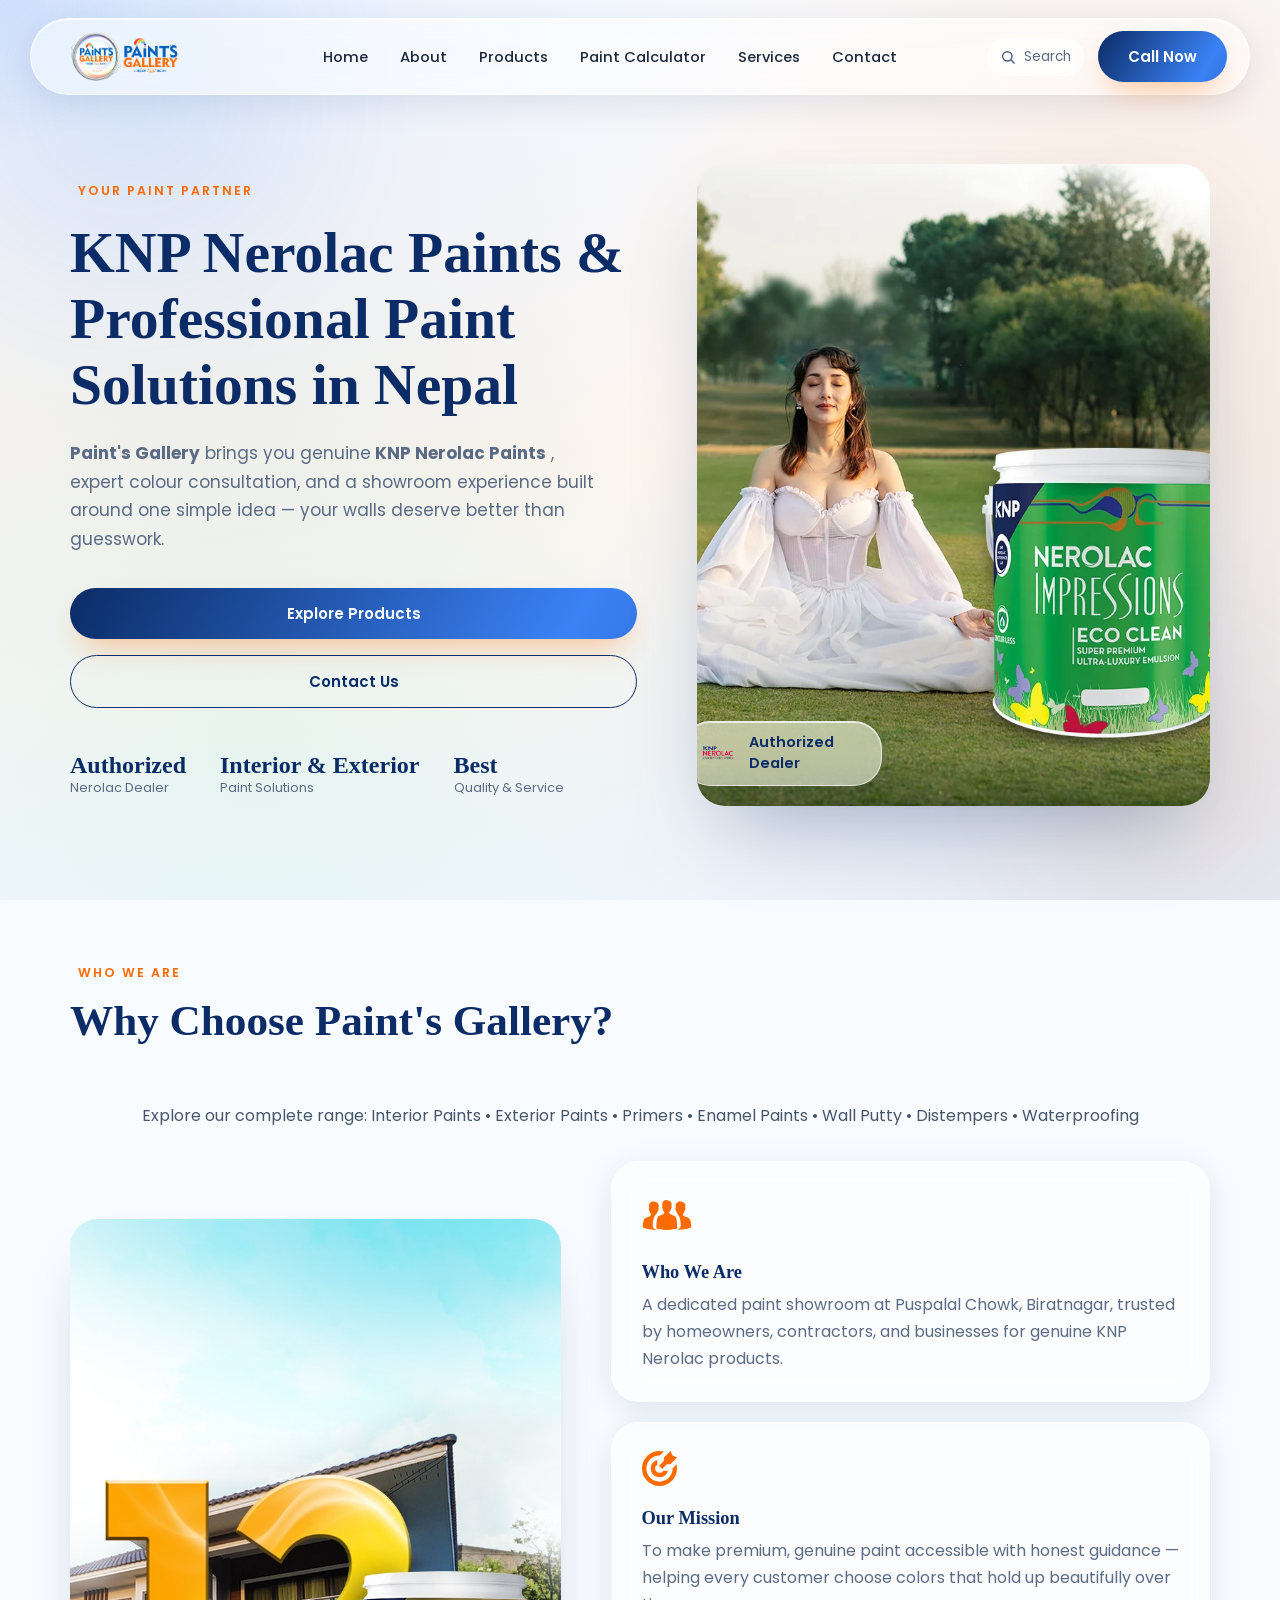
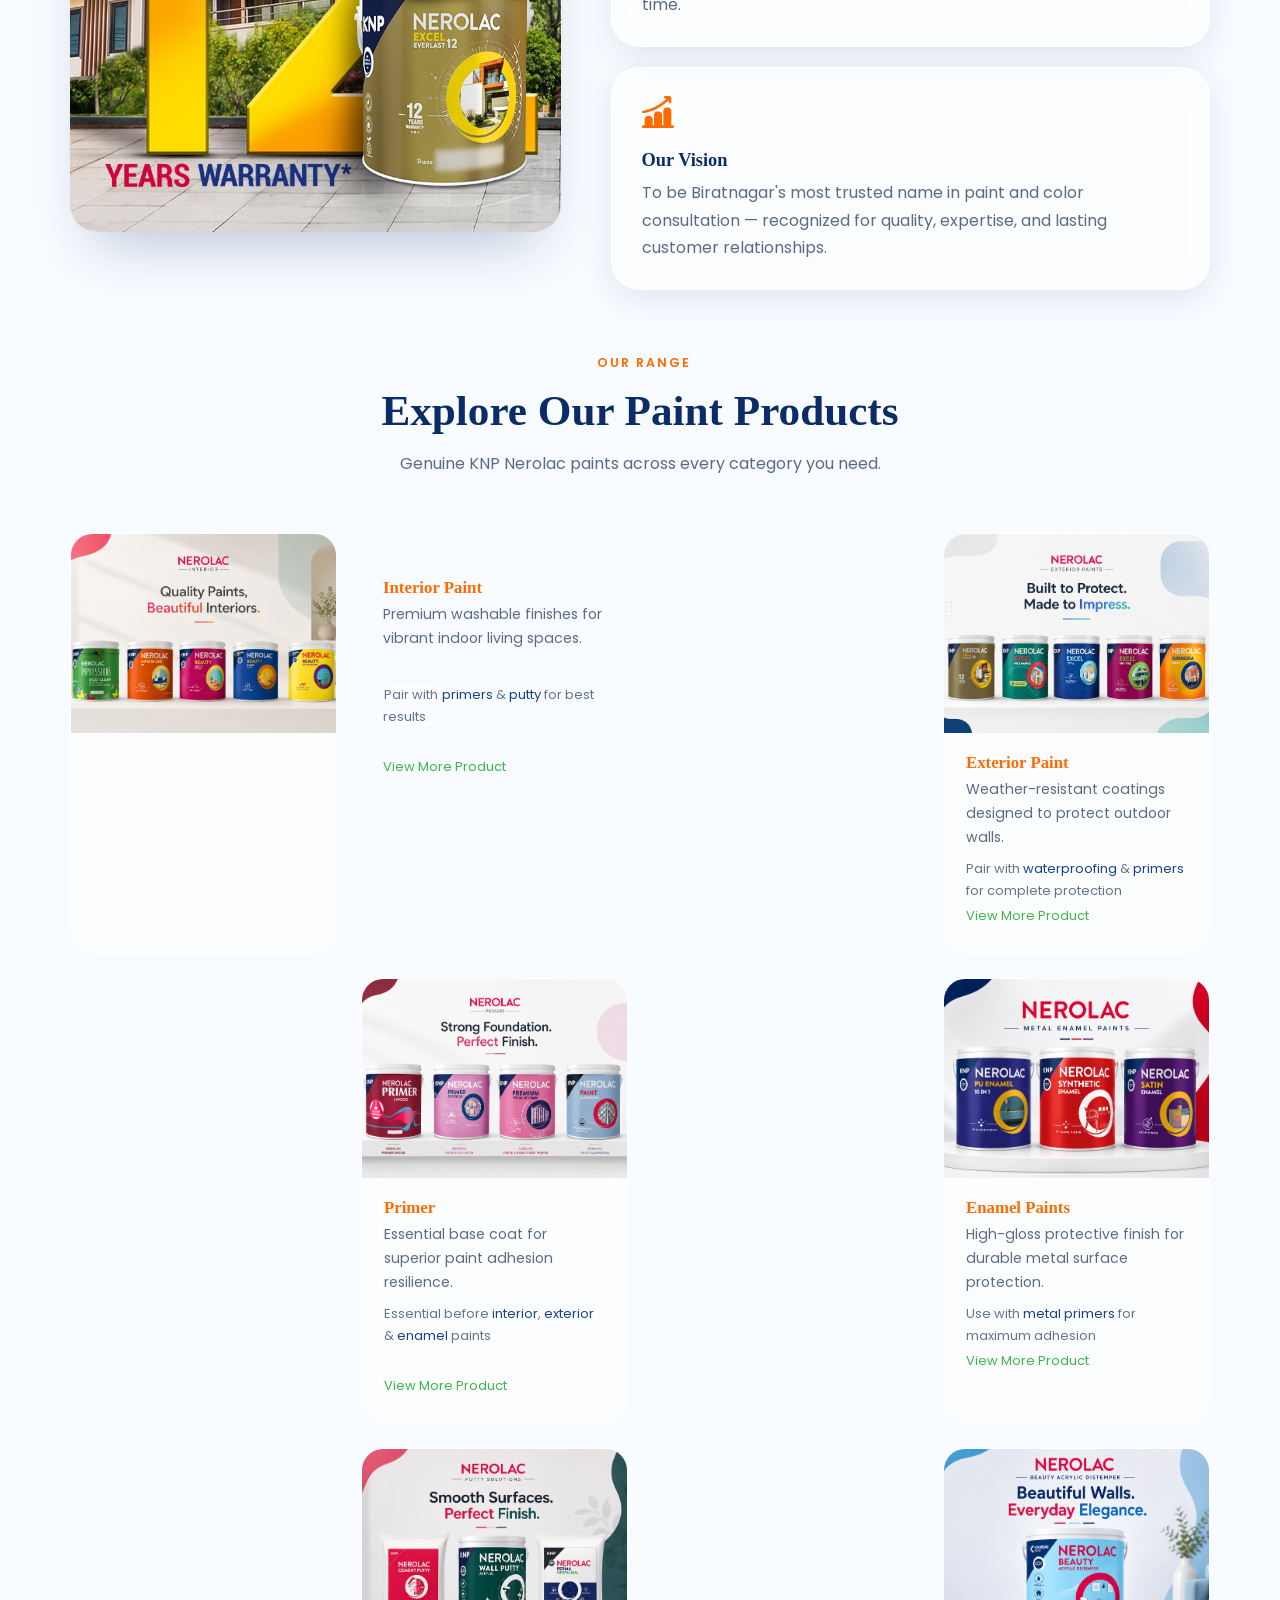
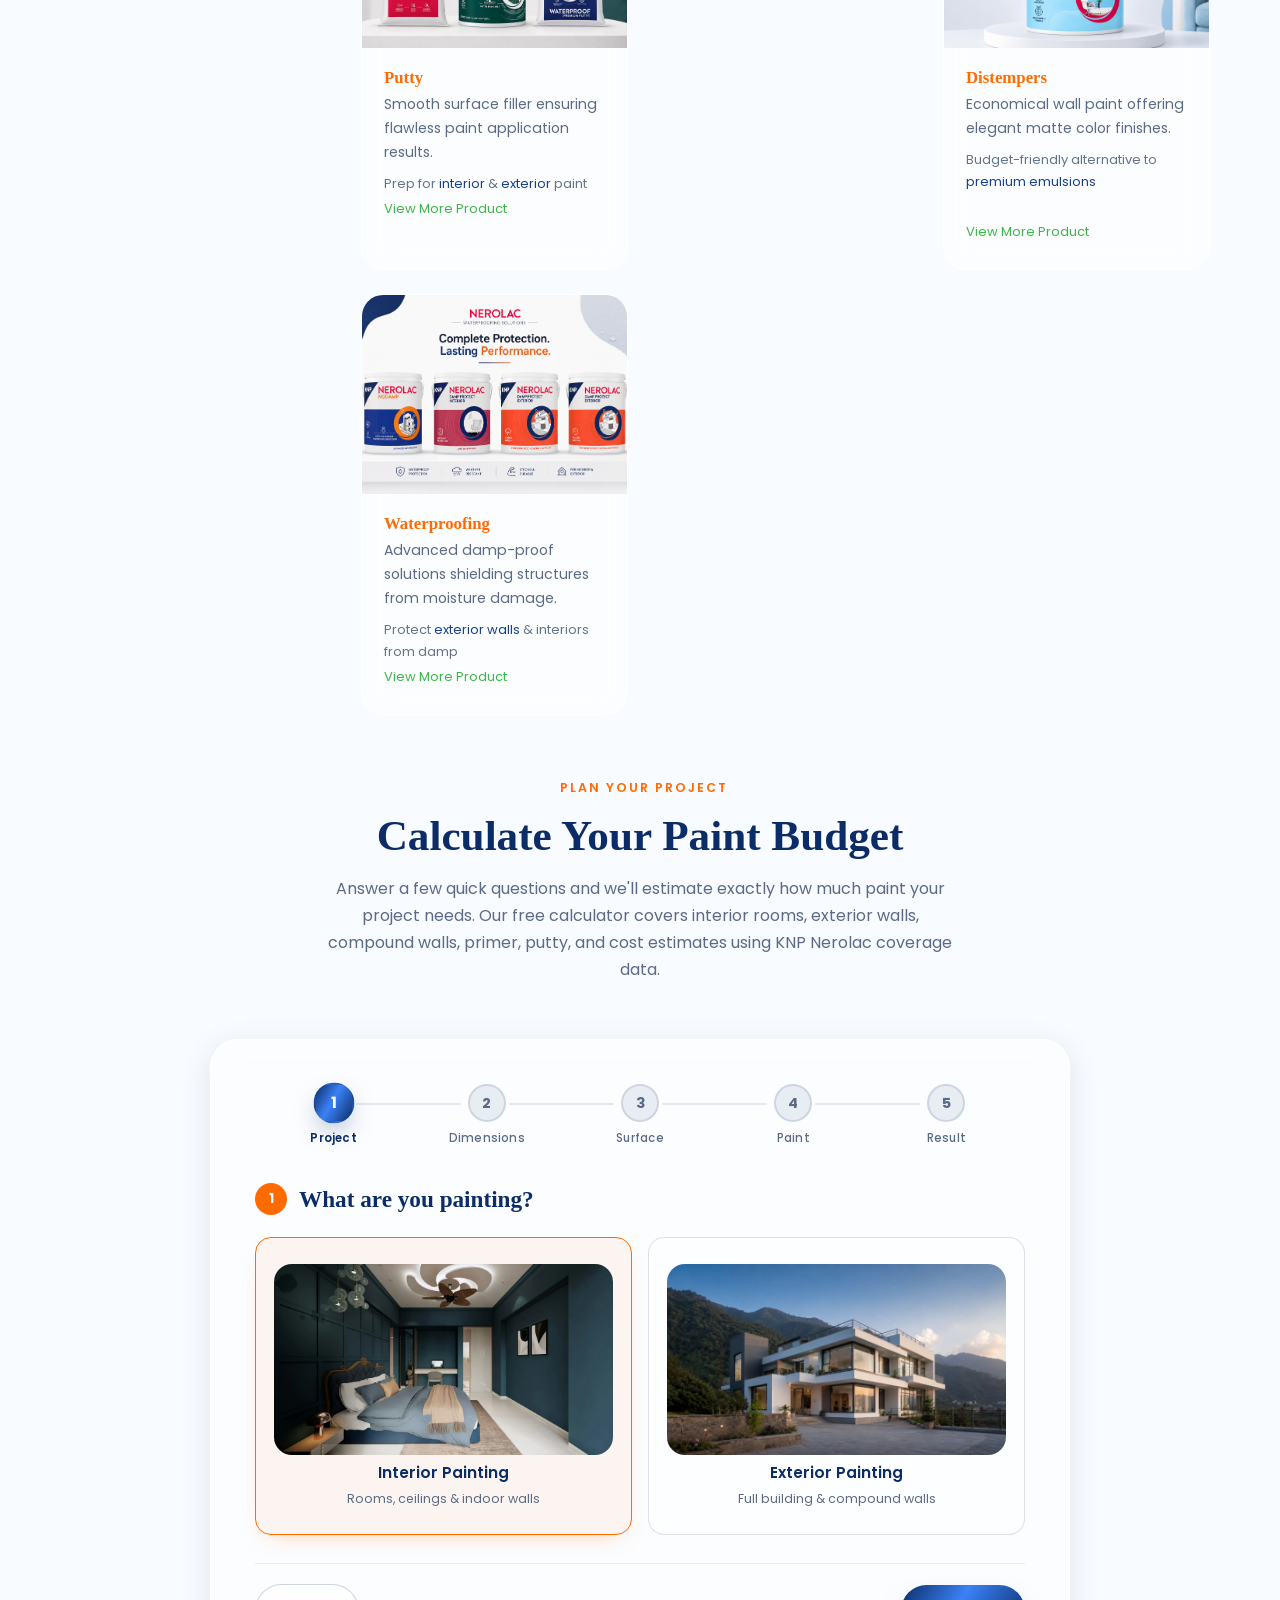
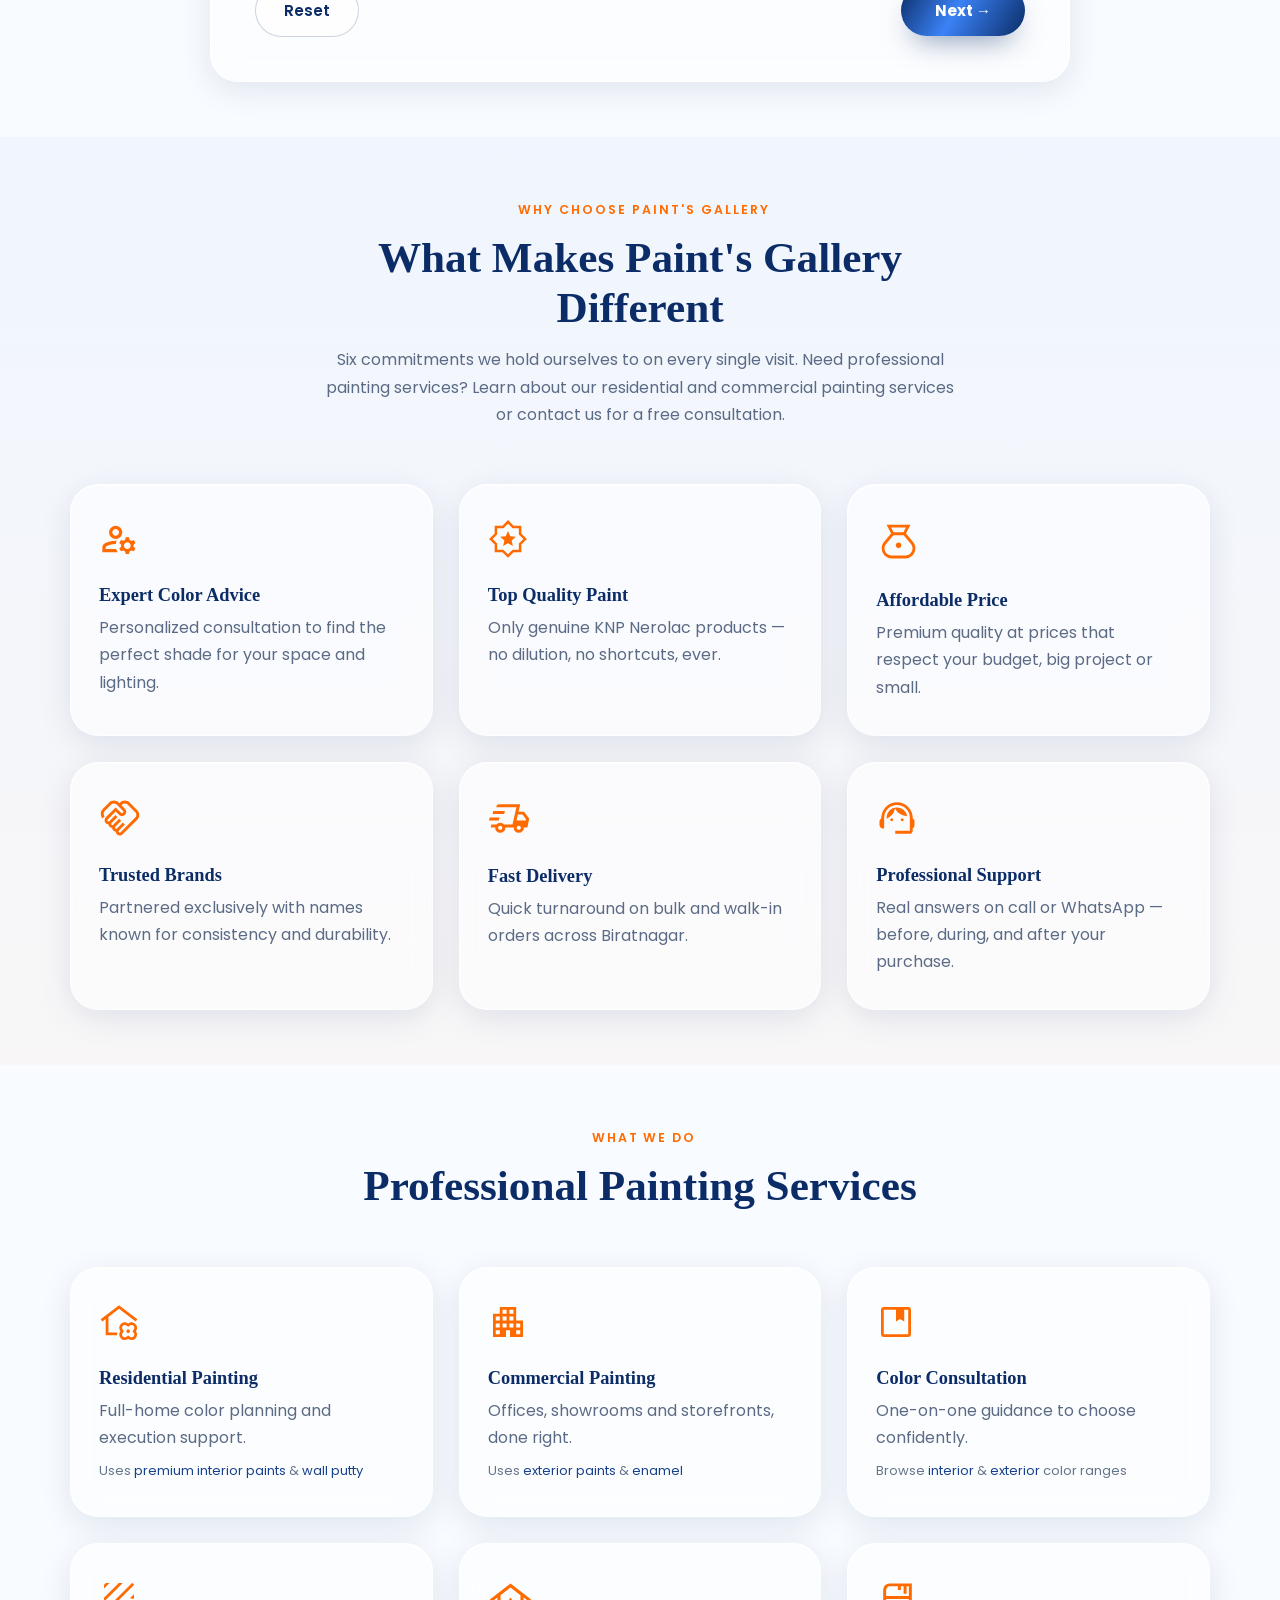
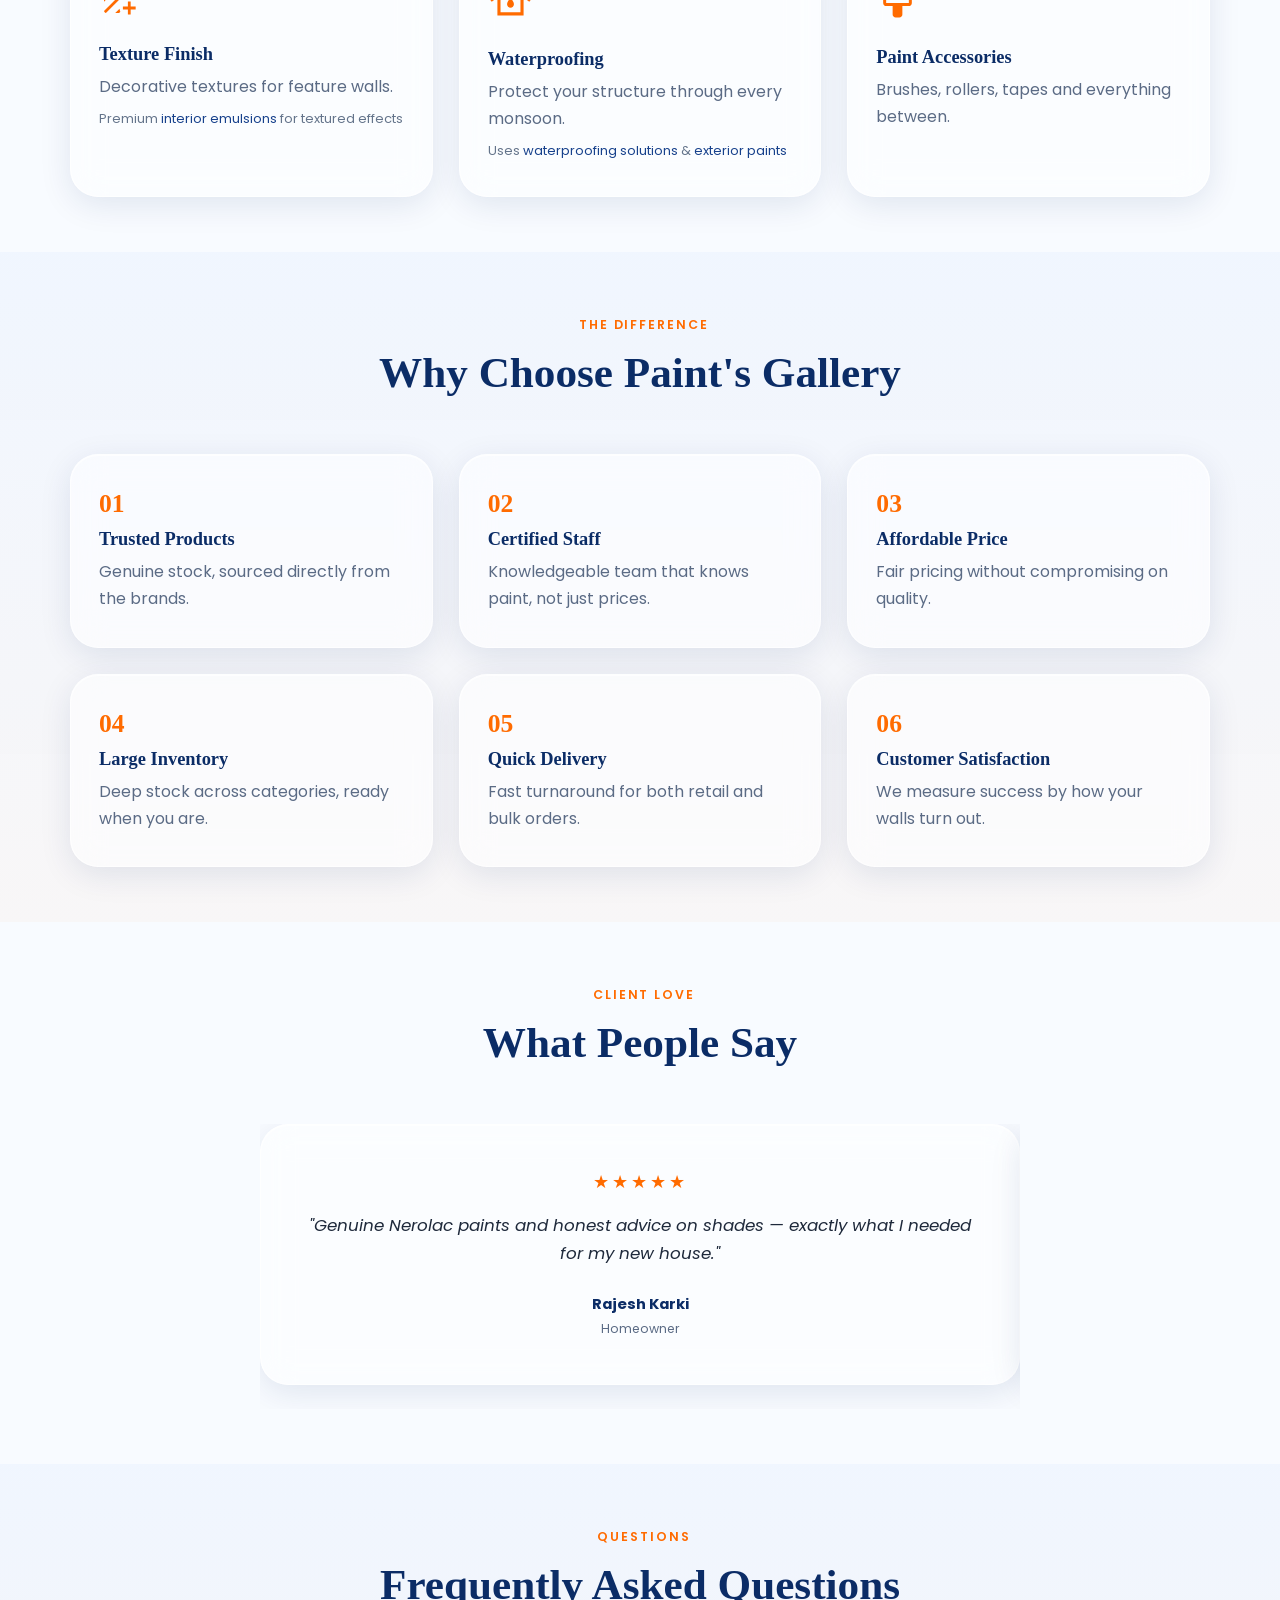
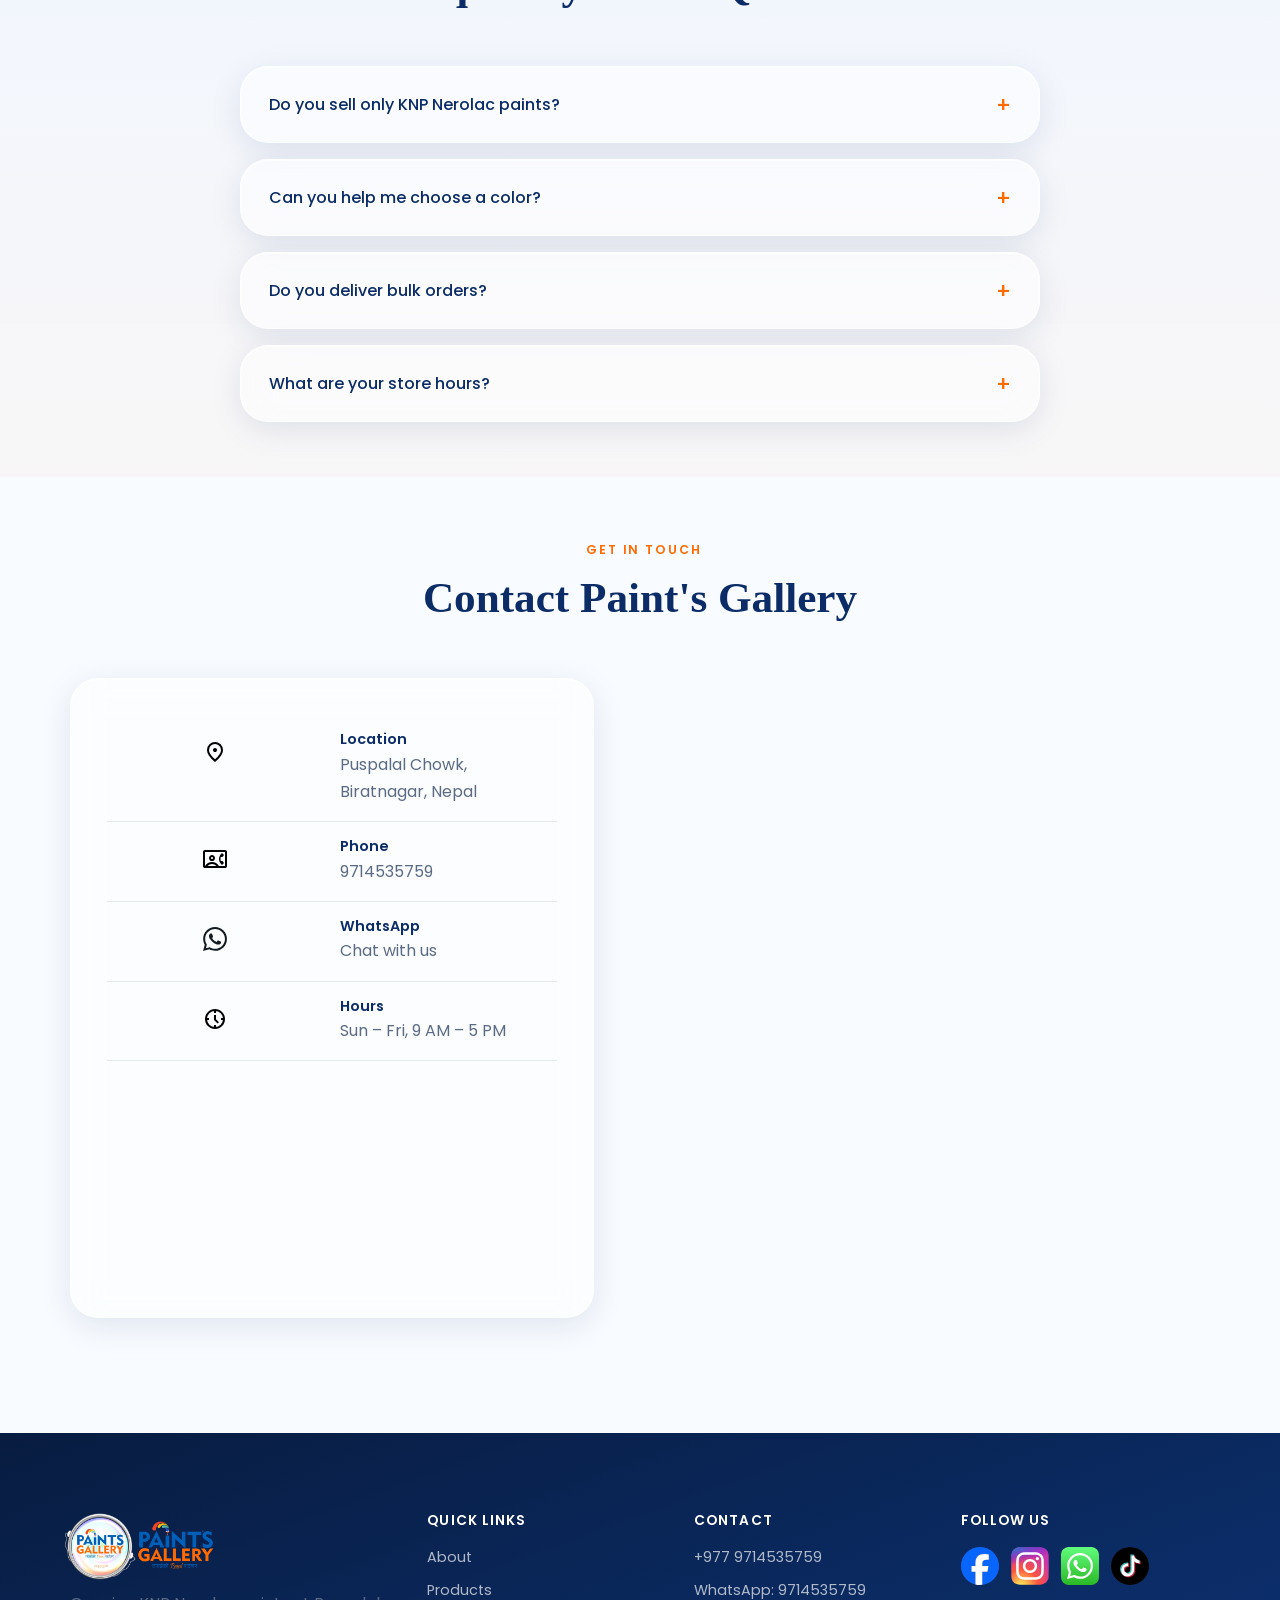
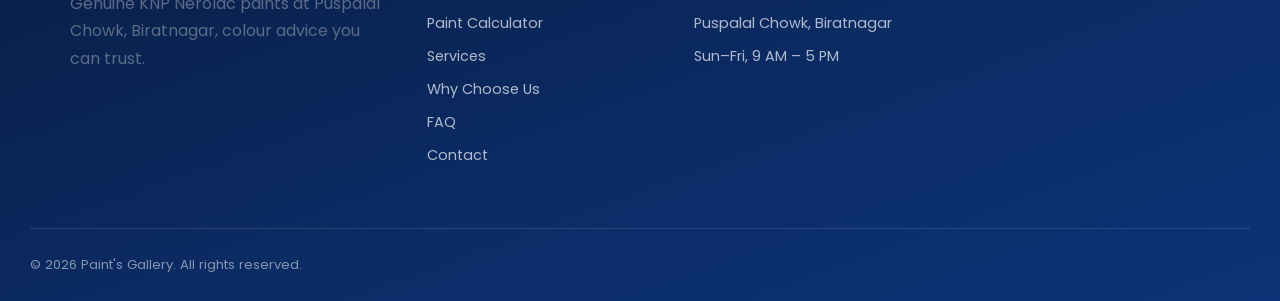
==== commit b150ab43: "partner" ====
--- a/index.html
+++ b/index.html
@@ -453,7 +453,7 @@
       <section class="hero" id="heroSection">
         <div class="hero-inner">
           <div class="hero-copy reveal-up">
-            <span class="eyebrow">Your PAINT EXPERT</span>
+            <span class="eyebrow">Your PAINT PARTNER</span>
             <h1>KNP Nerolac Paints & Professional Paint Solutions in Nepal</h1>
             <p class="hero-lede">
               <strong>Paint's Gallery</strong> brings you genuine<strong>
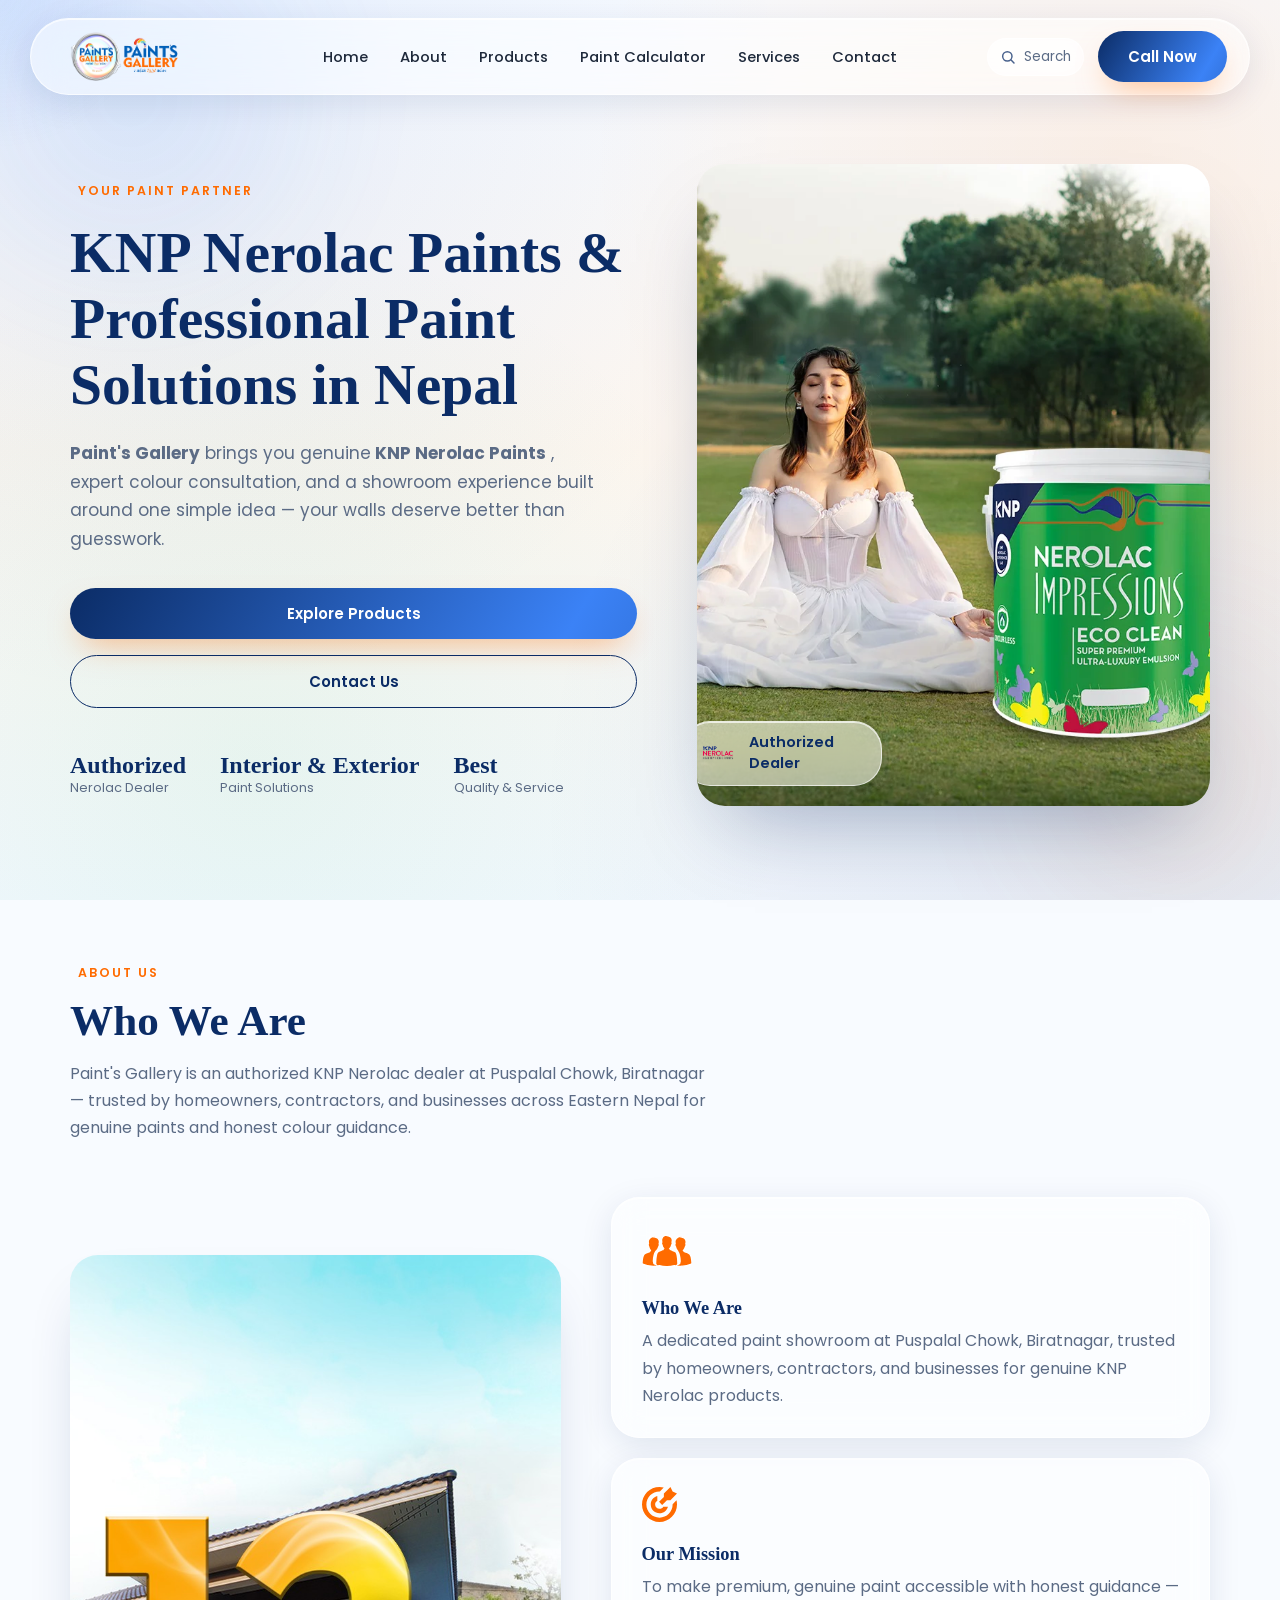
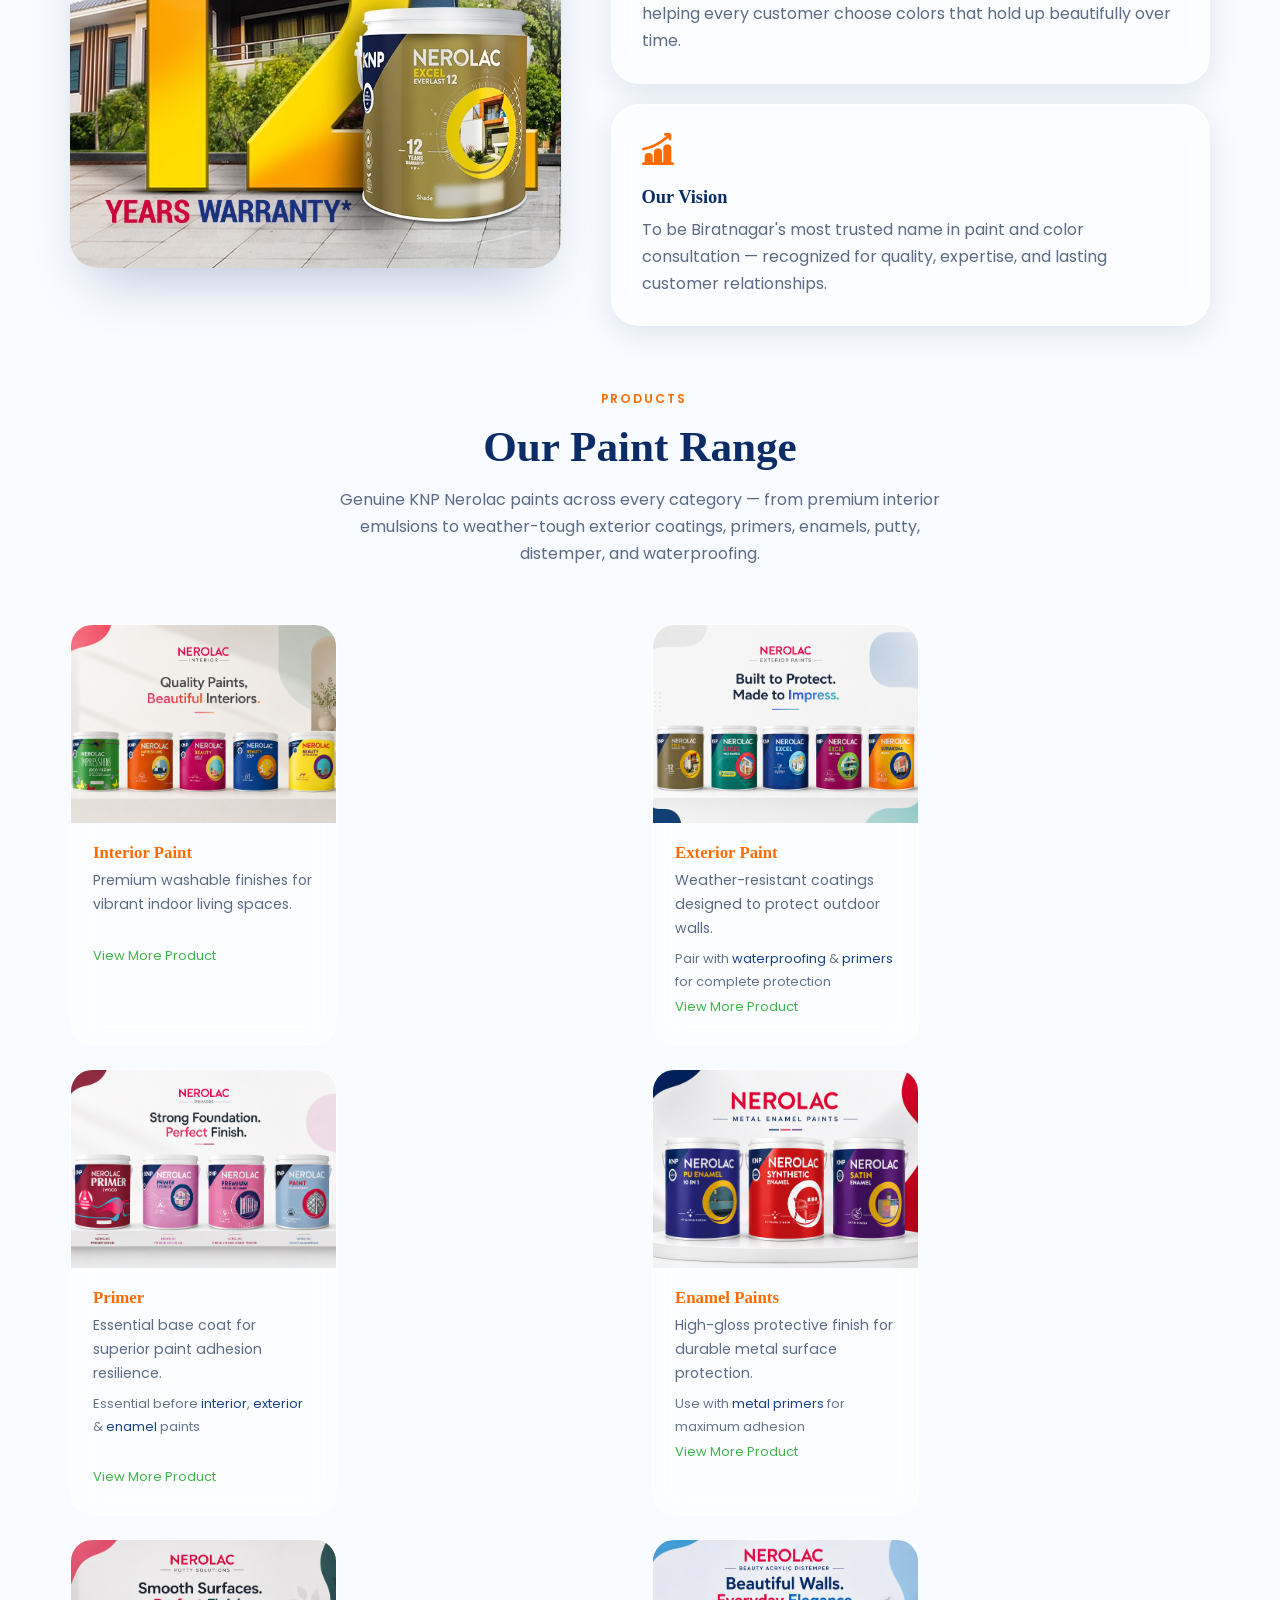
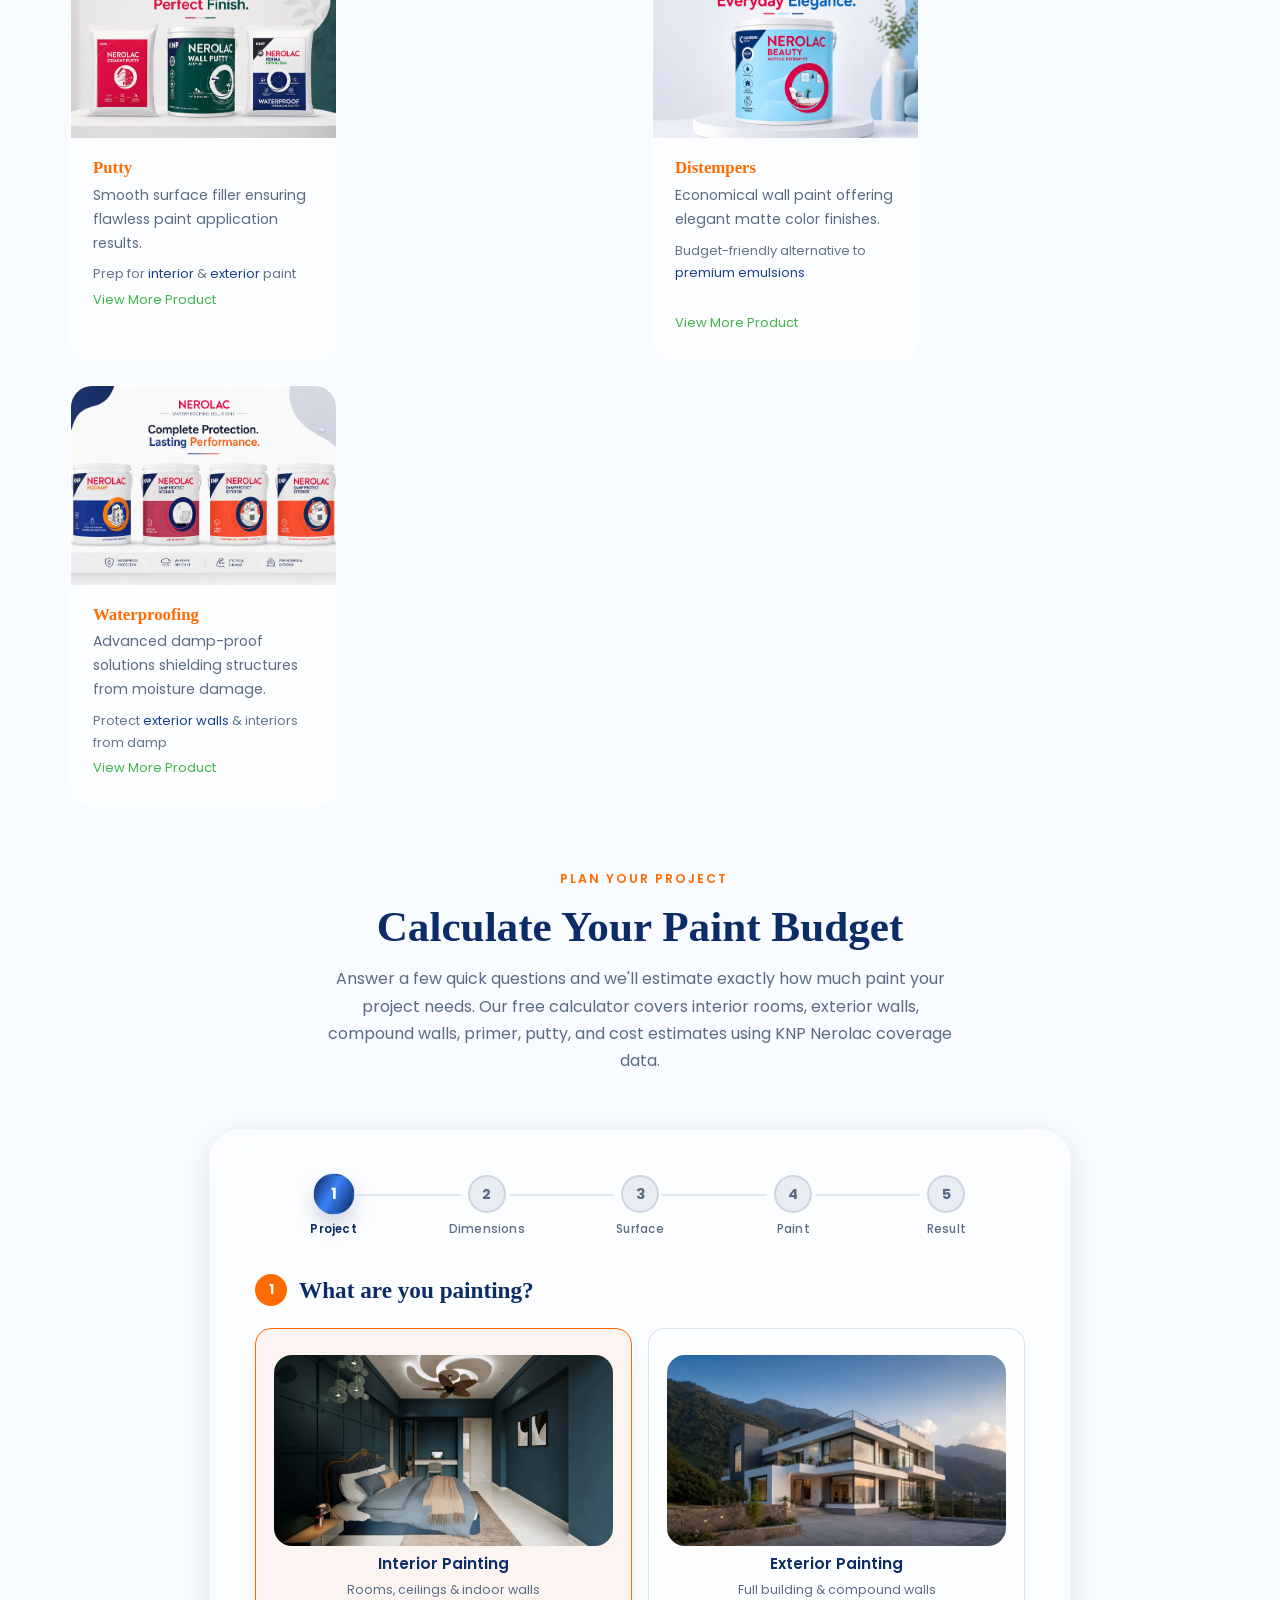
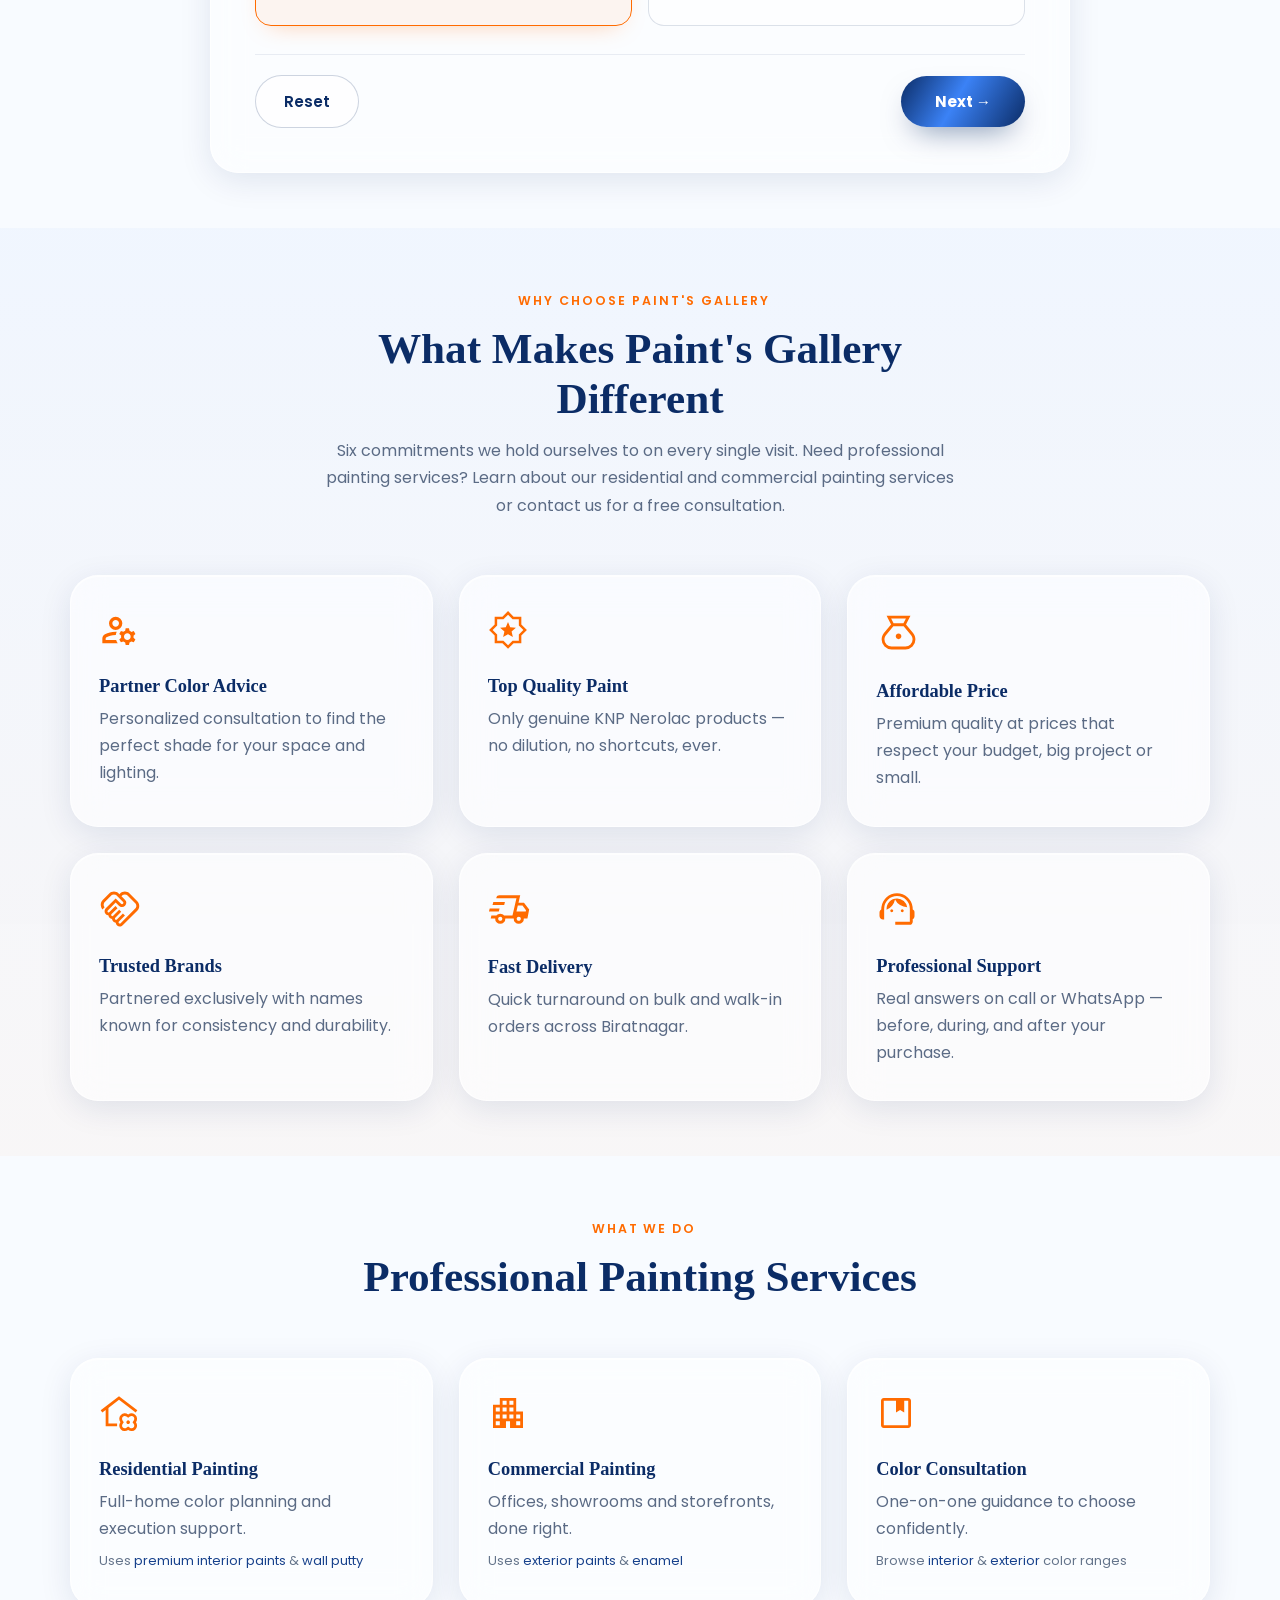
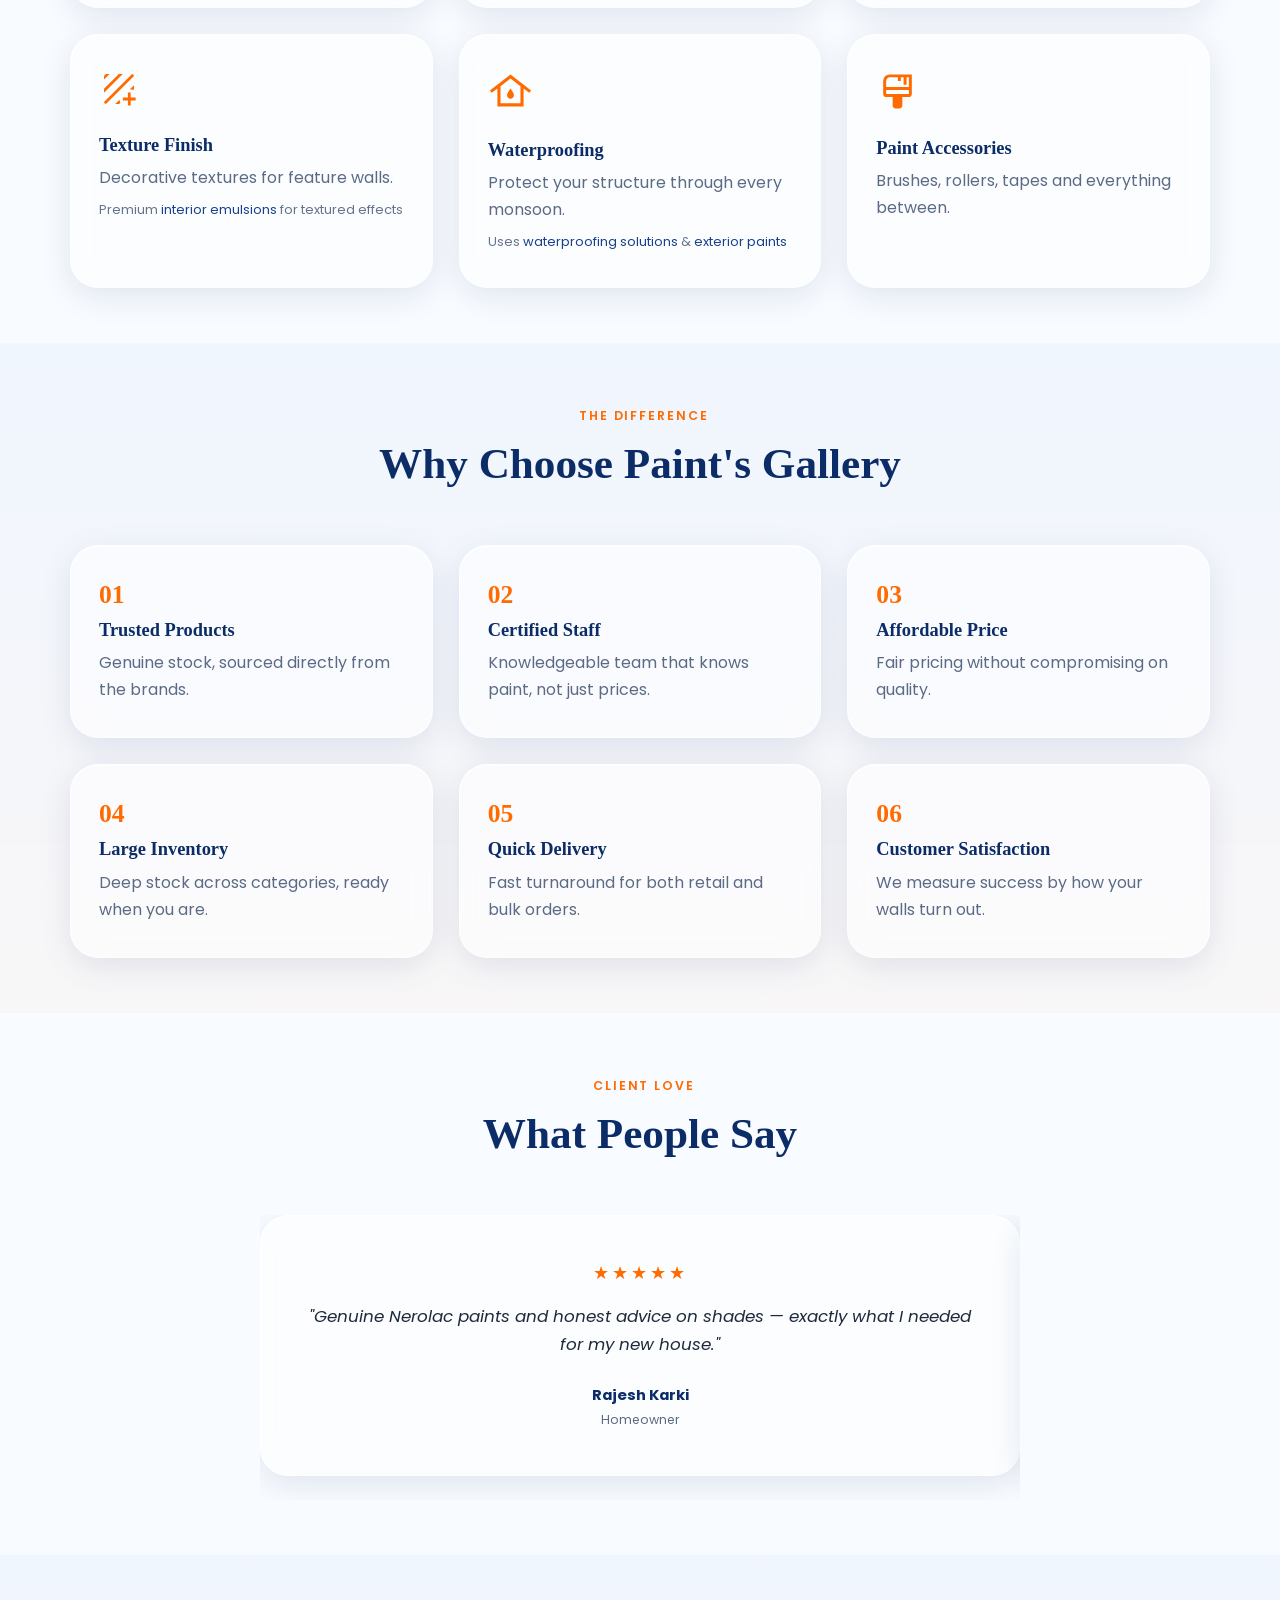
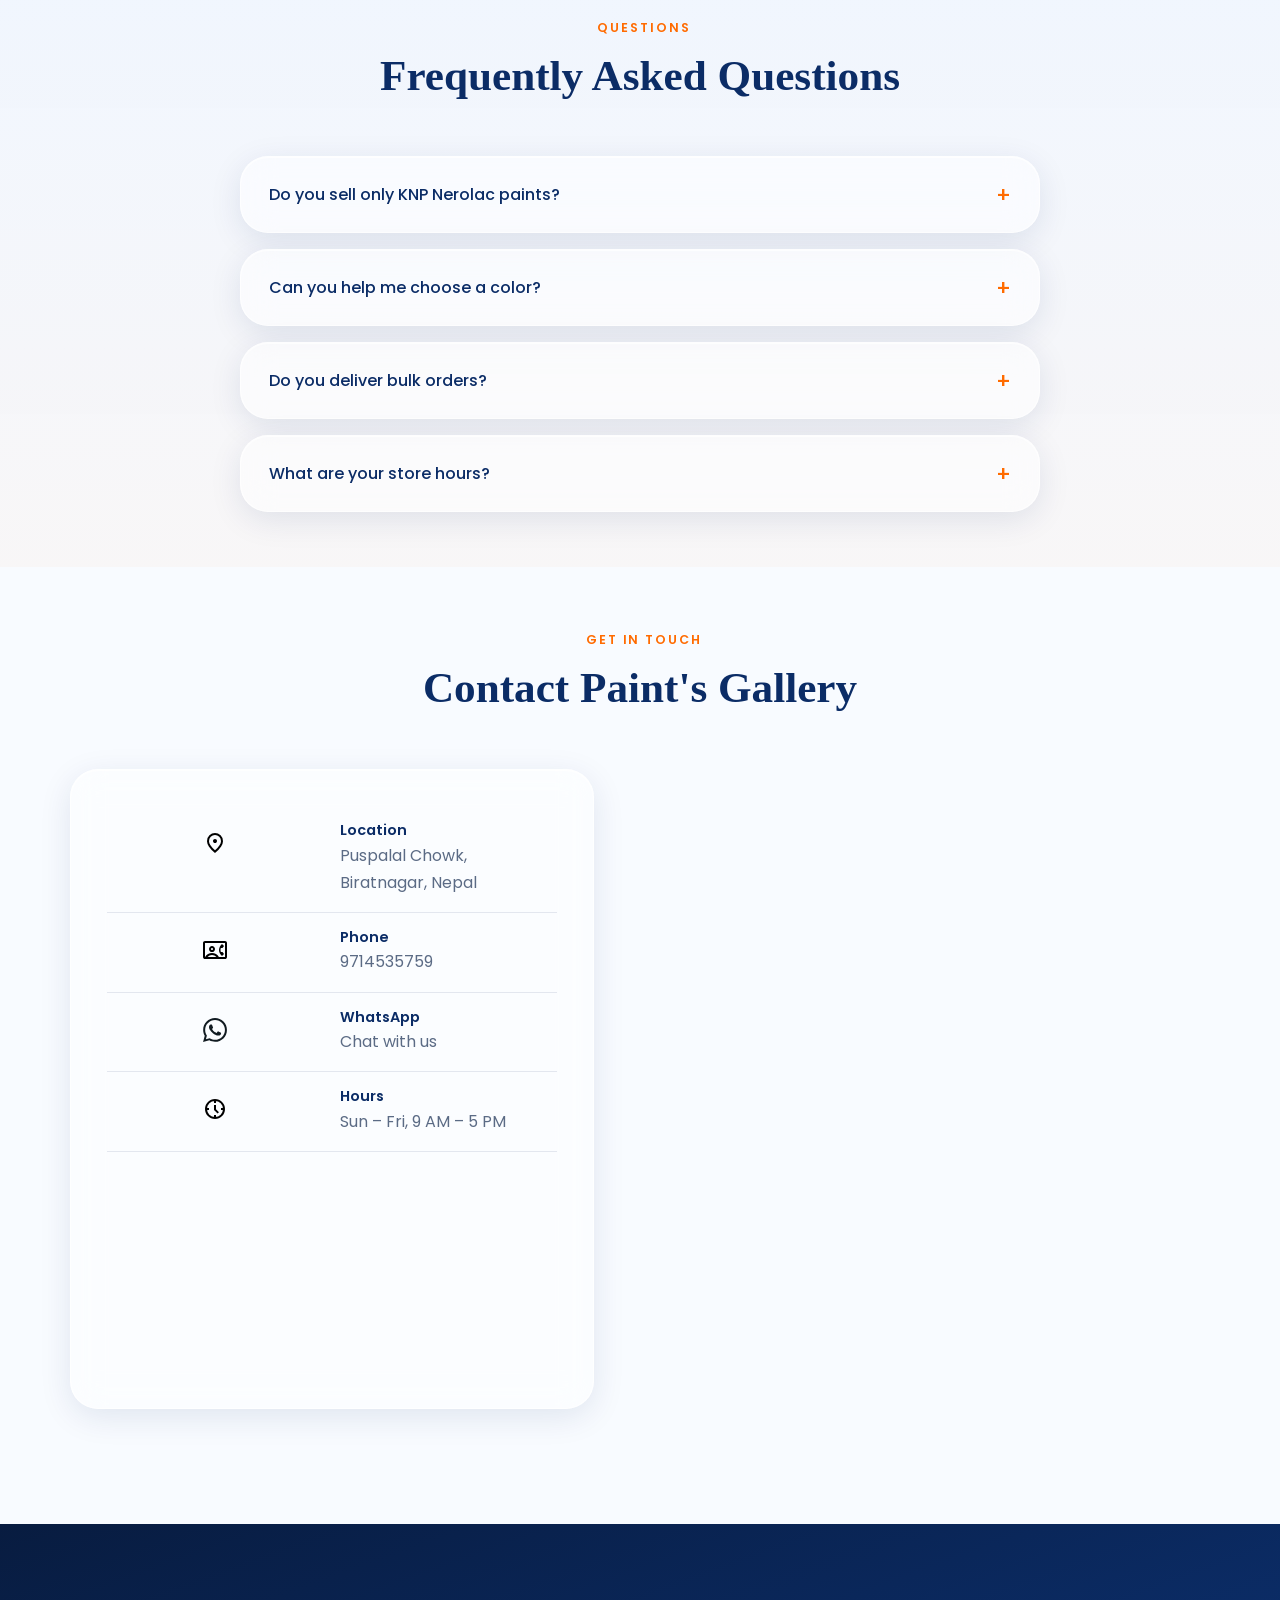
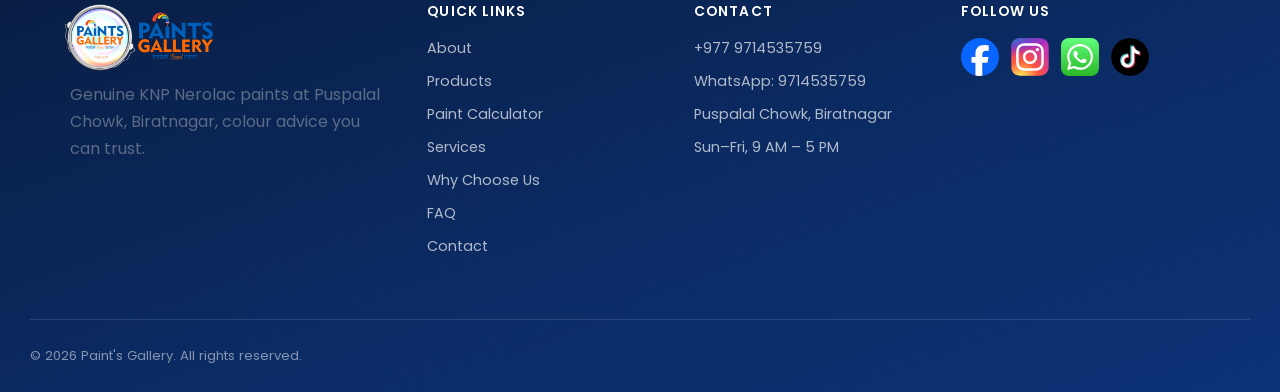
==== commit 998c9250: "grid" ====
--- a/index.html
+++ b/index.html
@@ -4,11 +4,11 @@
     <meta charset="UTF-8" />
     <meta name="viewport" content="width=device-width, initial-scale=1.0" />
     <title>
-      Paint's Gallery | KNP Nerolac Paints & Colour Experts in Nepal
+      Paint's Gallery | Your Paint Partner — Puspalal Chowk, Biratnagar
     </title>
     <meta
       name="description"
-      content="Paint's Gallery is your authorized KNP Nerolac paint dealer in Biratnagar, Nepal. Explore premium interior & exterior paints, primers, enamels & waterproofing. Get expert colour consultation & calculate paint budget online."
+      content="Paint's Gallery is your authorized KNP Nerolac paint partner in Biratnagar, Nepal. Explore premium interior & exterior paints, primers, enamels & waterproofing. Get trusted colour consultation & calculate paint budget online."
     />
     <link rel="icon" type="image/webp" href="/assets/favicon.webp" sizes="32x32" />
     <link rel="icon" type="image/x-icon" href="/assets/favicon.ico" />
@@ -23,8 +23,8 @@
     <!-- Open Graph / Facebook -->
     <meta property="og:type" content="website" />
     <meta property="og:url" content="https://paintsgallery.com.np/" />
-    <meta property="og:title" content="Paint's Gallery | KNP Nerolac Paints & Colour Experts in Nepal" />
-    <meta property="og:description" content="Paint's Gallery is your authorized KNP Nerolac paint dealer in Biratnagar, Nepal. Explore premium interior & exterior paints, primers, enamels & waterproofing. Get expert colour consultation & calculate paint budget online." />
+    <meta property="og:title" content="Paint's Gallery | Your Paint Partner — Puspalal Chowk, Biratnagar" />
+    <meta property="og:description" content="Paint's Gallery is your authorized KNP Nerolac paint partner in Biratnagar, Nepal. Explore premium interior & exterior paints, primers, enamels & waterproofing. Get trusted colour consultation & calculate paint budget online." />
     <meta property="og:image" content="https://paintsgallery.com.np/assets/logo.png" />
     <meta property="og:image:width" content="1200" />
     <meta property="og:image:height" content="630" />
@@ -34,8 +34,8 @@
     <!-- Twitter Card -->
     <meta name="twitter:card" content="summary_large_image" />
     <meta name="twitter:url" content="https://paintsgallery.com.np/" />
-    <meta name="twitter:title" content="Paint's Gallery | KNP Nerolac Paints & Colour Experts in Nepal" />
-    <meta name="twitter:description" content="Paint's Gallery is your authorized KNP Nerolac paint dealer in Biratnagar, Nepal. Explore premium paints, get expert colour consultation & calculate paint budget online." />
+    <meta name="twitter:title" content="Paint's Gallery | Your Paint Partner — Puspalal Chowk, Biratnagar" />
+    <meta name="twitter:description" content="Paint's Gallery is your authorized KNP Nerolac paint partner in Biratnagar, Nepal. Explore premium paints, get trusted colour consultation & calculate paint budget online." />
     <meta name="twitter:image" content="https://paintsgallery.com.np/assets/logo.png" />
 
     <!-- Fonts -->
@@ -515,11 +515,10 @@
       <section class="section" id="about">
         <div class="section-inner">
           <div class="section-head reveal-up">
-            <span class="eyebrow">Who We Are</span>
-            <h2>Why Choose Paint's Gallery?</h2>
+            <span class="eyebrow">About Us</span>
+            <h2>Who We Are</h2>
+            <p>Paint's Gallery is an authorized KNP Nerolac dealer at Puspalal Chowk, Biratnagar — trusted by homeowners, contractors, and businesses across Eastern Nepal for genuine paints and honest colour guidance.</p>
           </div>
-
-          <p style="text-align: center; margin-bottom: 2rem; color: #475569;">Explore our complete range: <a href="interior.html">Interior Paints</a> • <a href="exterior.html">Exterior Paints</a> • <a href="primer.html">Primers</a> • <a href="enamel.html">Enamel Paints</a> • <a href="putty.html">Wall Putty</a> • <a href="distemper.html">Distempers</a> • <a href="waterproof.html">Waterproofing</a></p>
 
           <div class="about-grid">
             <div class="about-image reveal-up">
@@ -985,9 +984,9 @@
       <section class="home-products-section" id="products">
         <div class="section-inner">
           <div class="section-head center reveal-up">
-            <span class="eyebrow">Our Range</span>
-            <h2>Explore Our Paint Products</h2>
-            <p>Genuine KNP Nerolac paints across every category you need.</p>
+            <span class="eyebrow">Products</span>
+            <h2>Our Paint Range</h2>
+            <p>Genuine KNP Nerolac paints across every category — from premium interior emulsions to weather-tough exterior coatings, primers, enamels, putty, distemper, and waterproofing.</p>
           </div>
           <!--Interior-->
           <div class="hp-product-grid">
@@ -1008,7 +1007,7 @@
                 <p>
                   Premium washable finishes for vibrant indoor living spaces.
                 </p>
-                <p style="font-size: 13px; color: #64748b; margin-top: 0.5rem;">Pair with <a href="primer.html" style="color: #17418c;">primers</a> & <a href="putty.html" style="color: #17418c;">putty</a> for best results</p>
+              
                 <br />
                 <span
                   style="color: #3eb54a; font-size: 13px; font-weight: 700px"
@@ -1637,7 +1636,7 @@
                   />
                 </svg>
               </div>
-              <h3>Expert Color Advice</h3>
+              <h3>Partner Color Advice</h3>
               <p>
                 Personalized consultation to find the perfect shade for your
                 space and lighting.
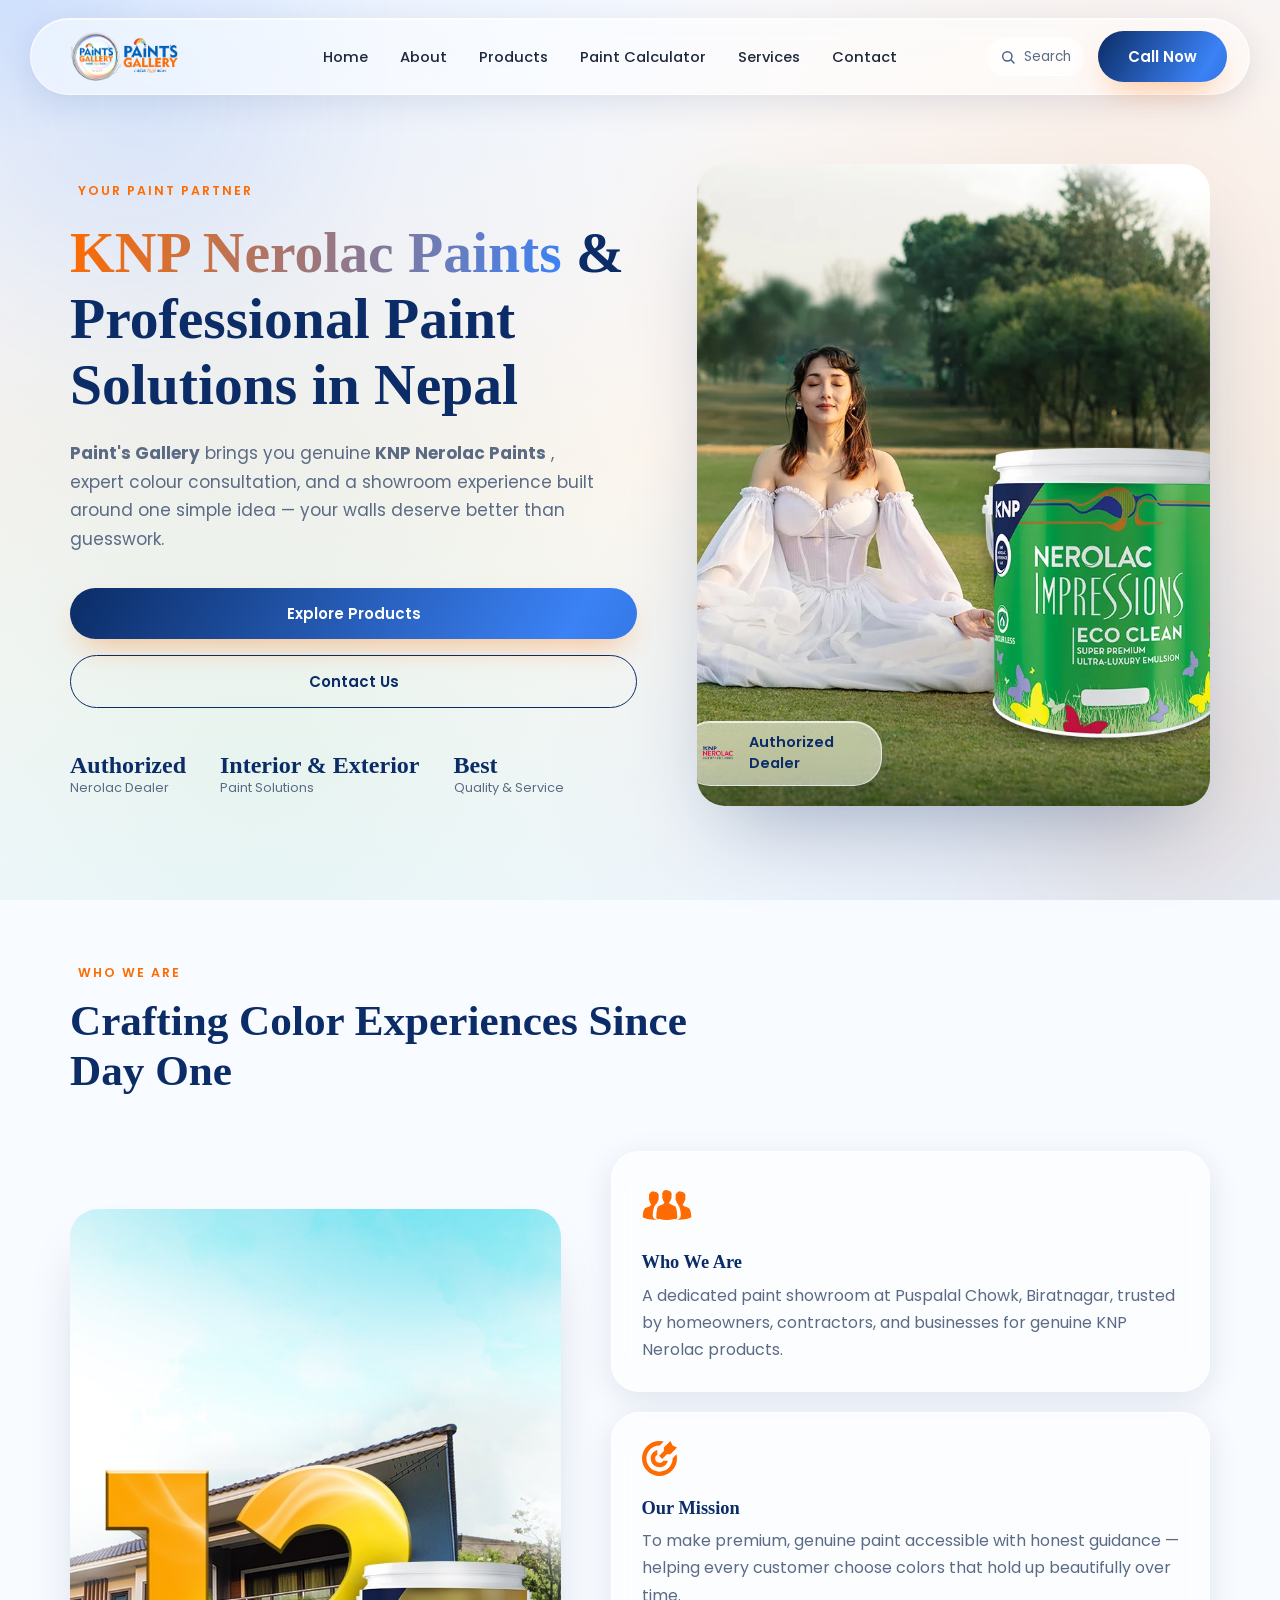
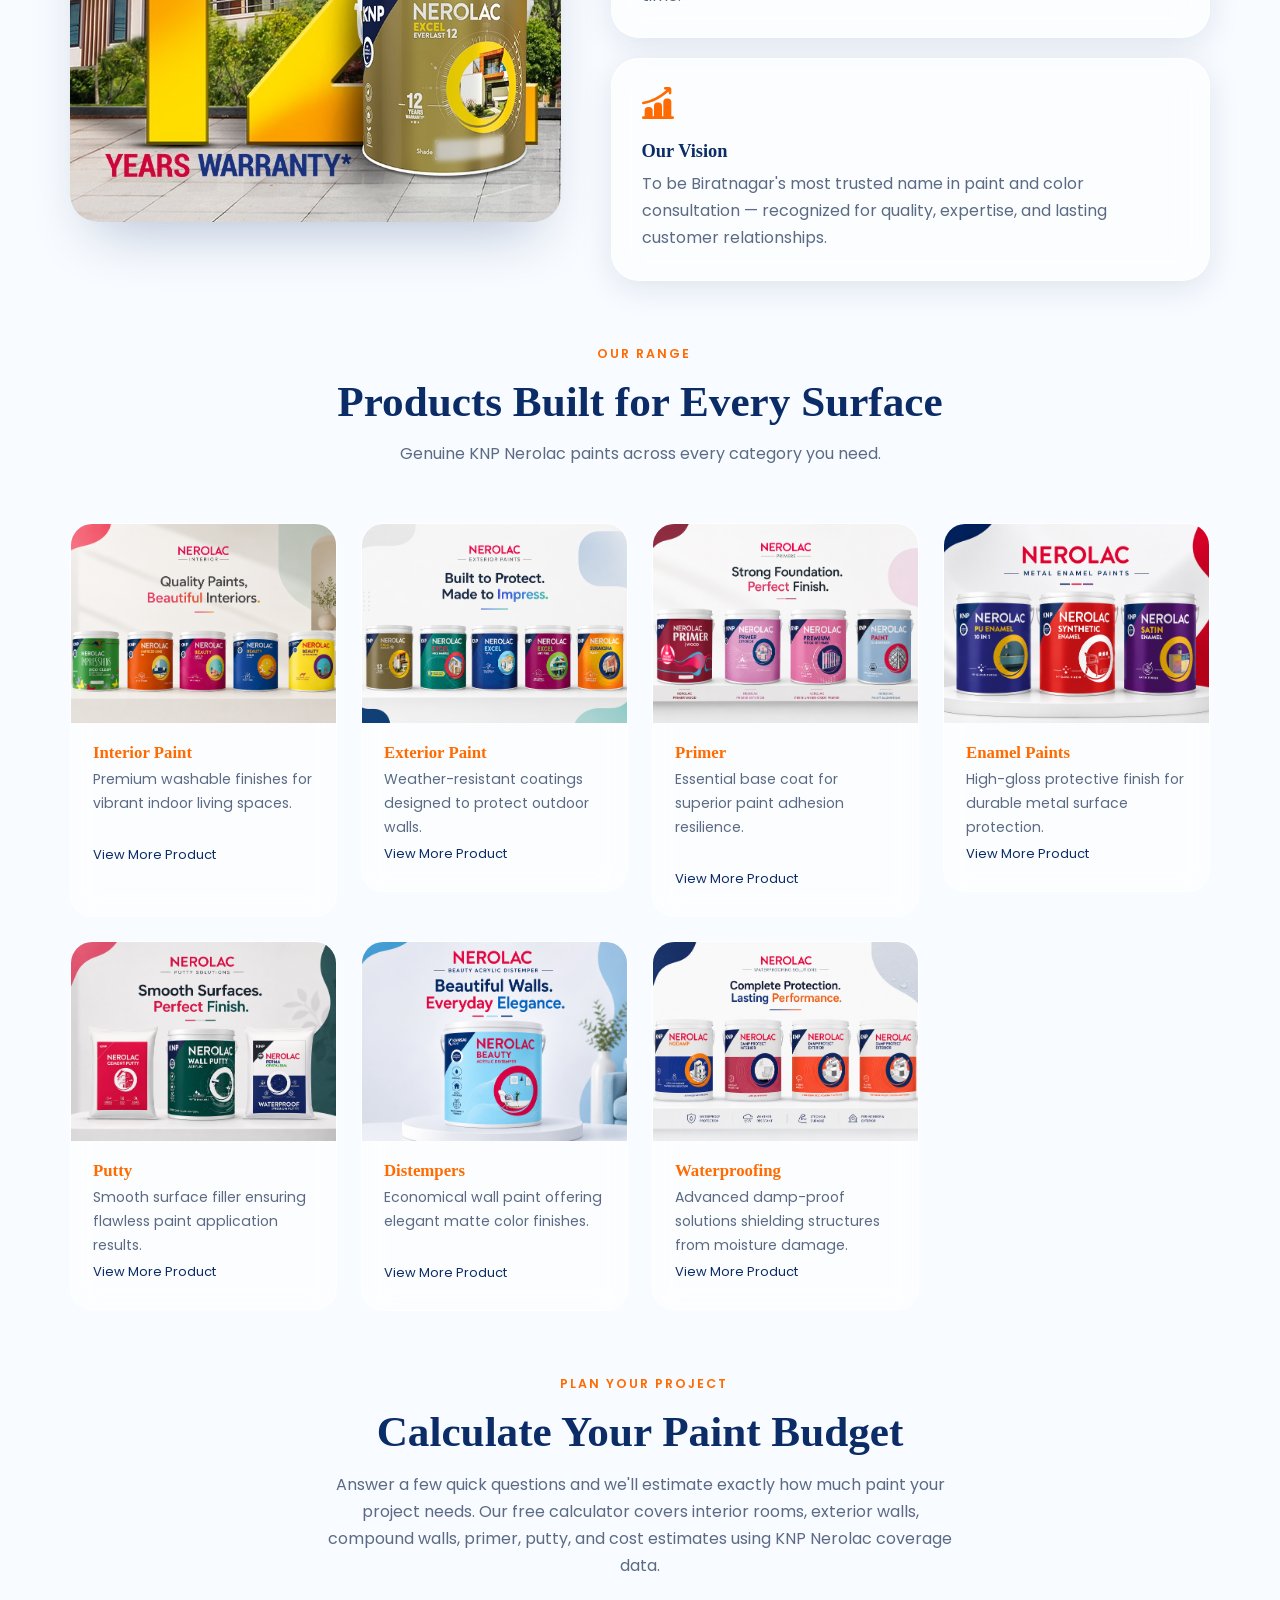
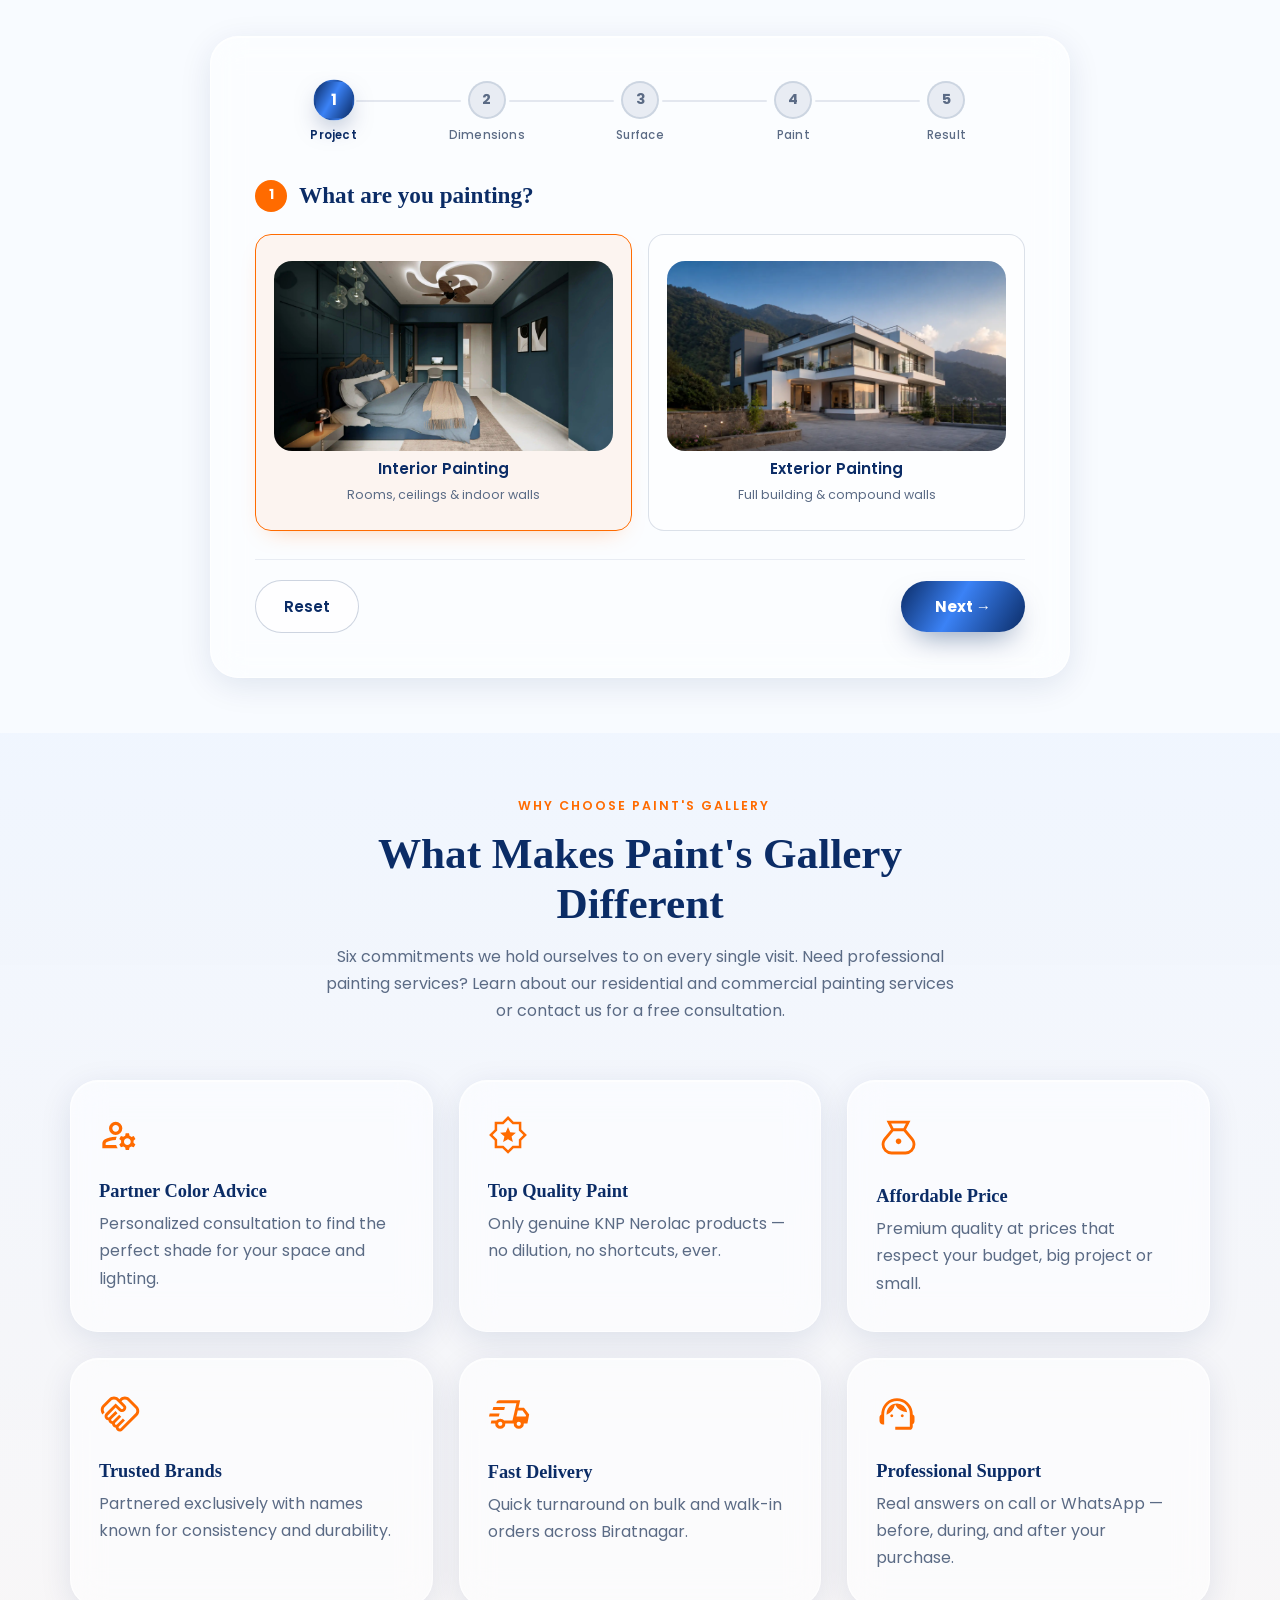
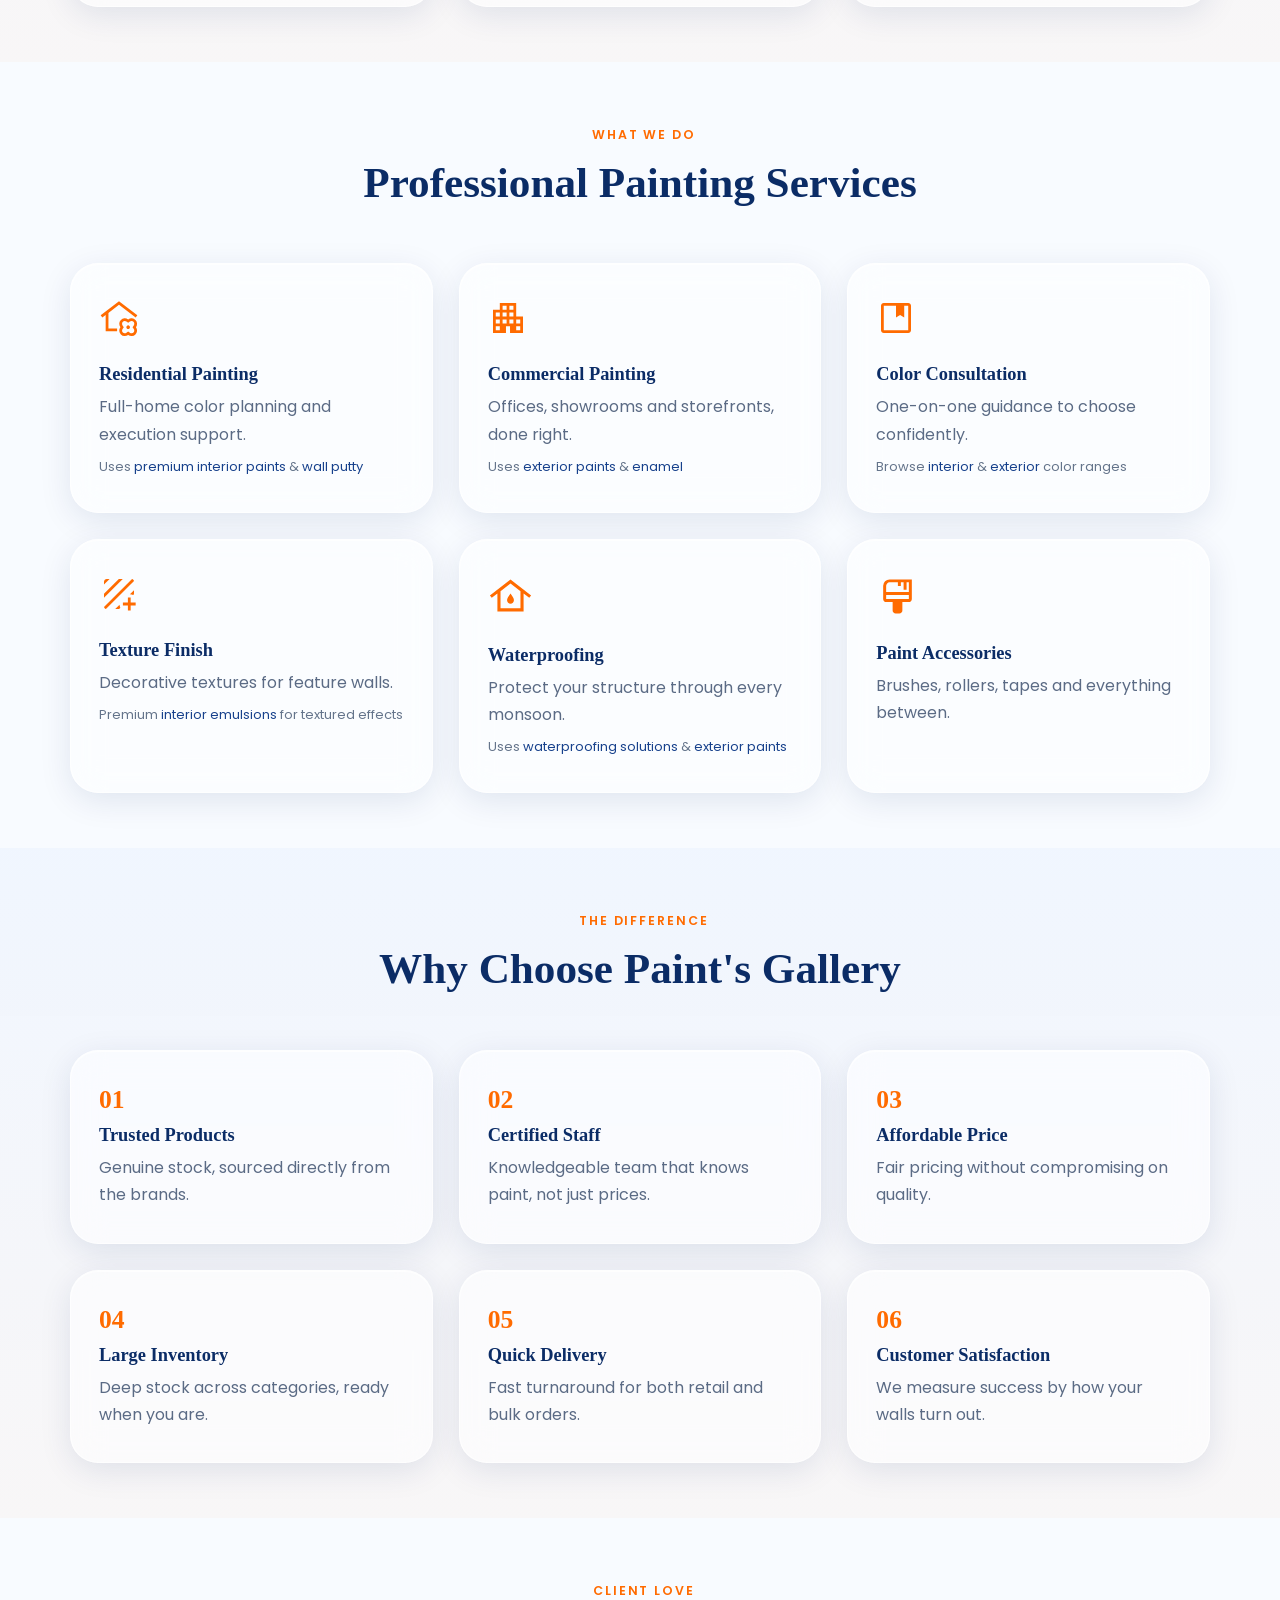
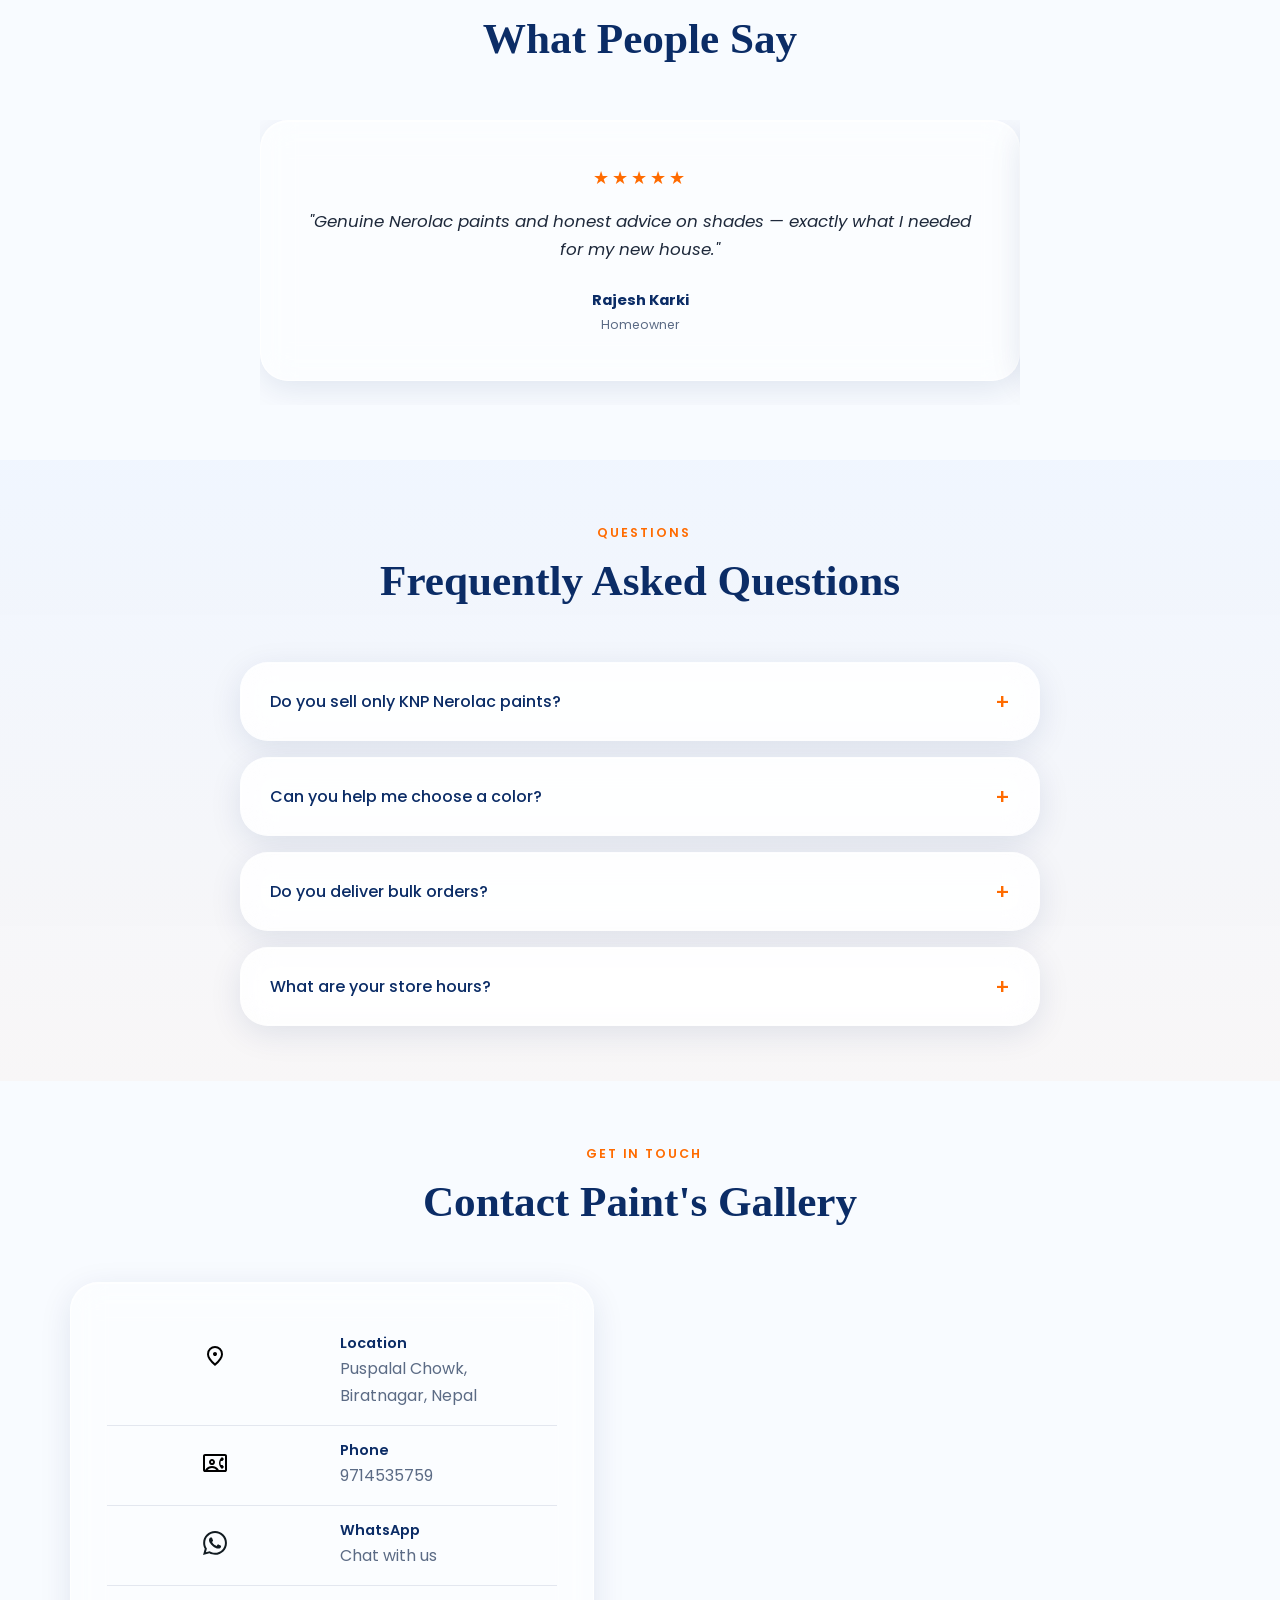
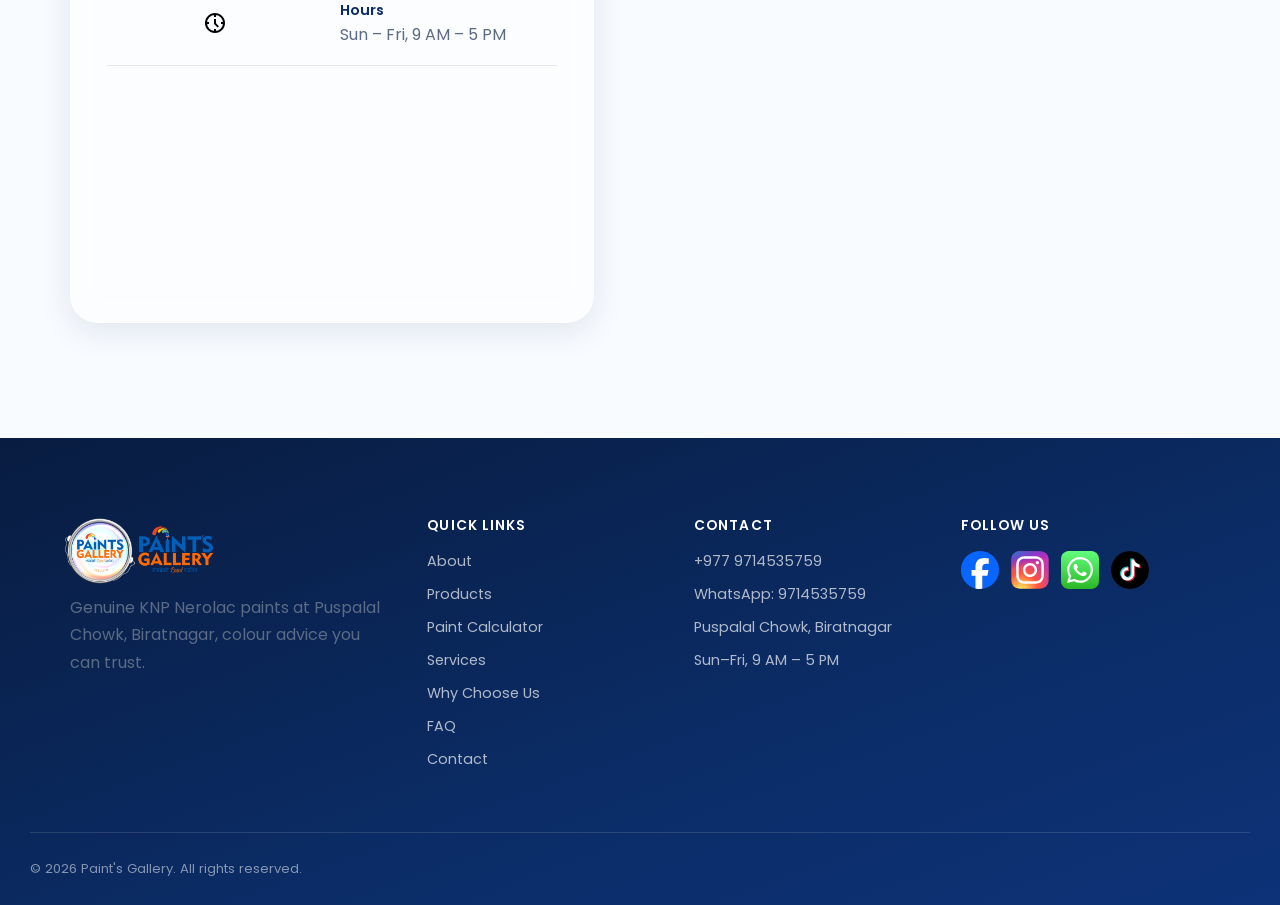
==== commit 609cdf4c: "sseo error correct" ====
--- a/index.html
+++ b/index.html
@@ -25,7 +25,7 @@
     <meta property="og:url" content="https://paintsgallery.com.np/" />
     <meta property="og:title" content="Paint's Gallery | Your Paint Partner — Puspalal Chowk, Biratnagar" />
     <meta property="og:description" content="Paint's Gallery is your authorized KNP Nerolac paint partner in Biratnagar, Nepal. Explore premium interior & exterior paints, primers, enamels & waterproofing. Get trusted colour consultation & calculate paint budget online." />
-    <meta property="og:image" content="https://paintsgallery.com.np/assets/logo.png" />
+    <meta property="og:image" content="https://paintsgallery.com.np/assets/logo.webp" />
     <meta property="og:image:width" content="1200" />
     <meta property="og:image:height" content="630" />
     <meta property="og:site_name" content="Paint's Gallery" />
@@ -36,7 +36,7 @@
     <meta name="twitter:url" content="https://paintsgallery.com.np/" />
     <meta name="twitter:title" content="Paint's Gallery | Your Paint Partner — Puspalal Chowk, Biratnagar" />
     <meta name="twitter:description" content="Paint's Gallery is your authorized KNP Nerolac paint partner in Biratnagar, Nepal. Explore premium paints, get trusted colour consultation & calculate paint budget online." />
-    <meta name="twitter:image" content="https://paintsgallery.com.np/assets/logo.png" />
+    <meta name="twitter:image" content="https://paintsgallery.com.np/assets/logo.webp" />
 
     <!-- Fonts -->
     <link rel="preconnect" href="https://fonts.googleapis.com" />
@@ -62,8 +62,8 @@
       "name": "Paint's Gallery",
       "alternateName": "Paints Gallery Nepal",
       "url": "https://paintsgallery.com.np",
-      "logo": "https://paintsgallery.com.np/assets/logo.png",
-      "image": "https://paintsgallery.com.np/assets/logo.png",
+      "logo": "https://paintsgallery.com.np/assets/logo.webp",
+      "image": "https://paintsgallery.com.np/assets/logo.webp",
       "telephone": "+977-9714535759",
       "description": "Paint's Gallery is an authorized dealer of KNP Nerolac Paints in Biratnagar, Nepal, offering genuine interior and exterior paints, primers, enamels, putty, distemper, waterproofing, colour consultation, paint estimation, and painting assistance.",
       "address": {
@@ -90,7 +90,7 @@
       "@context": "https://schema.org",
       "@type": ["LocalBusiness", "PaintStore"],
       "name": "Paint's Gallery",
-      "image": "https://paintsgallery.com.np/assets/logo.png",
+      "image": "https://paintsgallery.com.np/assets/logo.webp",
       "telephone": "+977-9714535759",
       "url": "https://paintsgallery.com.np",
       "priceRange": "₨₨",
@@ -454,7 +454,7 @@
         <div class="hero-inner">
           <div class="hero-copy reveal-up">
             <span class="eyebrow">Your PAINT PARTNER</span>
-            <h1>KNP Nerolac Paints & Professional Paint Solutions in Nepal</h1>
+            <h1> <span class="text-gradient">KNP Nerolac Paints</span> & Professional Paint Solutions in Nepal</h1>
             <p class="hero-lede">
               <strong>Paint's Gallery</strong> brings you genuine<strong>
                 KNP Nerolac Paints</strong
@@ -511,13 +511,13 @@
         </div>
       </section>
 
-      <!-- ============ ABOUT ============ -->
+    
+     <!-- ============ ABOUT ============ -->
       <section class="section" id="about">
         <div class="section-inner">
           <div class="section-head reveal-up">
-            <span class="eyebrow">About Us</span>
-            <h2>Who We Are</h2>
-            <p>Paint's Gallery is an authorized KNP Nerolac dealer at Puspalal Chowk, Biratnagar — trusted by homeowners, contractors, and businesses across Eastern Nepal for genuine paints and honest colour guidance.</p>
+            <span class="eyebrow">Who We Are</span>
+            <h2>Crafting Color Experiences Since Day One</h2>
           </div>
 
           <div class="about-grid">
@@ -984,9 +984,9 @@
       <section class="home-products-section" id="products">
         <div class="section-inner">
           <div class="section-head center reveal-up">
-            <span class="eyebrow">Products</span>
-            <h2>Our Paint Range</h2>
-            <p>Genuine KNP Nerolac paints across every category — from premium interior emulsions to weather-tough exterior coatings, primers, enamels, putty, distemper, and waterproofing.</p>
+            <span class="eyebrow">Our Range</span>
+            <h2>Products Built for Every Surface</h2>
+            <p>Genuine KNP Nerolac paints across every category you need.</p>
           </div>
           <!--Interior-->
           <div class="hp-product-grid">
@@ -1007,10 +1007,9 @@
                 <p>
                   Premium washable finishes for vibrant indoor living spaces.
                 </p>
-              
                 <br />
                 <span
-                  style="color: #3eb54a; font-size: 13px; font-weight: 700px"
+                  style="color: #0b2c66; font-size: 13px; font-weight: 700px"
                   class="btn-glass"
                 >
                   View More Product
@@ -1040,9 +1039,8 @@
                     Weather-resistant coatings designed to protect outdoor
                     walls.
                   </p>
-                  <p style="font-size: 13px; color: #64748b; margin-top: 0.5rem;">Pair with <a href="waterproof.html" style="color: #17418c;">waterproofing</a> & <a href="primer.html" style="color: #17418c;">primers</a> for complete protection</p>
                   <span
-                    style="color: #3eb54a; font-size: 13px; font-weight: 700px"
+                    style="color: #0b2c66; font-size: 13px; font-weight: 700px"
                     class="btn-glass"
                   >
                     View More Product
@@ -1071,10 +1069,9 @@
                   <p>
                     Essential base coat for superior paint adhesion resilience.
                   </p>
-                  <p style="font-size: 13px; color: #64748b; margin-top: 0.5rem;">Essential before <a href="interior.html" style="color: #17418c;">interior</a>, <a href="exterior.html" style="color: #17418c;">exterior</a> & <a href="enamel.html" style="color: #17418c;">enamel</a> paints</p>
                   <br />
                   <span
-                    style="color: #3eb54a; font-size: 13px; font-weight: 700px"
+                    style="color: #0b2c66; font-size: 13px; font-weight: 700px"
                     class="btn-glass"
                   >
                     View More Product
@@ -1104,9 +1101,8 @@
                     High-gloss protective finish for durable metal surface
                     protection.
                   </p>
-                  <p style="font-size: 13px; color: #64748b; margin-top: 0.5rem;">Use with <a href="primer.html" style="color: #17418c;">metal primers</a> for maximum adhesion</p>
                   <span
-                    style="color: #3eb54a; font-size: 13px; font-weight: 700px"
+                    style="color: #0b2c66; font-size: 13px; font-weight: 700px"
                     class="btn-glass"
                   >
                     View More Product
@@ -1136,9 +1132,8 @@
                     Smooth surface filler ensuring flawless paint application
                     results.
                   </p>
-                  <p style="font-size: 13px; color: #64748b; margin-top: 0.5rem;">Prep for <a href="interior.html" style="color: #17418c;">interior</a> & <a href="exterior.html" style="color: #17418c;">exterior</a> paint</p>
                   <span
-                    style="color: #3eb54a; font-size: 13px; font-weight: 700px"
+                    style="color: #0b2c66; font-size: 13px; font-weight: 700px"
                     class="btn-glass"
                   >
                     View More Product
@@ -1168,10 +1163,9 @@
                   <p>
                     Economical wall paint offering elegant matte color finishes.
                   </p>
-                  <p style="font-size: 13px; color: #64748b; margin-top: 0.5rem;">Budget-friendly alternative to <a href="interior.html" style="color: #17418c;">premium emulsions</a></p>
                   <br />
                   <span
-                    style="color: #3eb54a; font-size: 13px; font-weight: 700px"
+                    style="color: #0b2c66; font-size: 13px; font-weight: 700px"
                     class="btn-glass"
                   >
                     View More Product
@@ -1201,9 +1195,8 @@
                     Advanced damp-proof solutions shielding structures from
                     moisture damage.
                   </p>
-                  <p style="font-size: 13px; color: #64748b; margin-top: 0.5rem;">Protect <a href="exterior.html" style="color: #17418c;">exterior walls</a> & interiors from damp</p>
                   <span
-                    style="color: #3eb54a; font-size: 13px; font-weight: 700px"
+                    style="color: #0b2c66; font-size: 13px; font-weight: 700px"
                     class="btn-glass"
                   >
                     View More Product
--- a/style.css
+++ b/style.css
@@ -1030,13 +1030,23 @@
 .testimonial-dots button.active { background: var(--accent-orange); width: 24px; border-radius: 6px; }
 
 /* ---------- 23. FAQ ---------- */
+/* Index page pattern: .faq-list > .faq-item > button.faq-question + .faq-answer */
 .faq-list { max-width: 800px; margin: 0 auto; display: flex; flex-direction: column; gap: 16px; }
 .faq-item { overflow: hidden; }
-.faq-question { width: 100%; display: flex; justify-content: space-between; align-items: center; padding: 22px 28px; font-weight: 500; font-size: 1rem; color: var(--primary); text-align: left; }
+.faq-question { width: 100%; display: flex; justify-content: space-between; align-items: center; padding: 22px 28px; font-weight: 500; font-size: 1rem; color: var(--primary); text-align: left; background: var(--glass-bg); backdrop-filter: blur(12px); border: 1px solid var(--glass-border); border-radius: var(--radius-md); cursor: pointer; }
 .faq-question span { font-size: 1.3rem; color: var(--accent-orange); transition: transform 0.3s var(--ease); flex-shrink: 0; margin-left: 16px; }
 .faq-item.open .faq-question span { transform: rotate(45deg); }
 .faq-answer { max-height: 0; overflow: hidden; transition: max-height 0.4s var(--ease); }
 .faq-answer p { padding: 0 28px 22px; font-size: 0.94rem; }
+
+/* Category pages pattern: .faq-grid > .glass.faq-card > h3 + p (converted to accordion) */
+.faq-grid { max-width: 800px; margin: 0 auto; display: flex; flex-direction: column; gap: 16px; }
+.faq-grid .faq-card { overflow: hidden; background: var(--glass-bg); backdrop-filter: blur(12px); border: 1px solid var(--glass-border); border-radius: var(--radius-md); }
+.faq-grid .faq-card h3 { width: 100%; display: flex; justify-content: space-between; align-items: center; padding: 22px 28px; font-weight: 500; font-size: 1rem; color: var(--primary); text-align: left; margin: 0; cursor: pointer; background: transparent; }
+.faq-grid .faq-card h3::after { content: '+'; font-size: 1.3rem; color: var(--accent-orange); transition: transform 0.3s var(--ease); flex-shrink: 0; margin-left: 16px; }
+.faq-grid .faq-card.open h3::after { transform: rotate(45deg); }
+.faq-grid .faq-card p { max-height: 0; overflow: hidden; transition: max-height 0.4s var(--ease); padding: 0 28px; font-size: 0.94rem; color: var(--text-soft); }
+.faq-grid .faq-card.open p { max-height: 500px; padding-bottom: 22px; }
 
 /* ---------- 24. CONTACT ---------- */
 /* ================= CONTACT ================= */
--- a/style.css
+++ b/style.css
@@ -1030,13 +1030,23 @@
 .testimonial-dots button.active { background: var(--accent-orange); width: 24px; border-radius: 6px; }
 
 /* ---------- 23. FAQ ---------- */
+/* Index page pattern: .faq-list > .faq-item > button.faq-question + .faq-answer */
 .faq-list { max-width: 800px; margin: 0 auto; display: flex; flex-direction: column; gap: 16px; }
 .faq-item { overflow: hidden; }
-.faq-question { width: 100%; display: flex; justify-content: space-between; align-items: center; padding: 22px 28px; font-weight: 500; font-size: 1rem; color: var(--primary); text-align: left; }
+.faq-question { width: 100%; display: flex; justify-content: space-between; align-items: center; padding: 22px 28px; font-weight: 500; font-size: 1rem; color: var(--primary); text-align: left; background: var(--glass-bg); backdrop-filter: blur(12px); border: 1px solid var(--glass-border); border-radius: var(--radius-md); cursor: pointer; }
 .faq-question span { font-size: 1.3rem; color: var(--accent-orange); transition: transform 0.3s var(--ease); flex-shrink: 0; margin-left: 16px; }
 .faq-item.open .faq-question span { transform: rotate(45deg); }
 .faq-answer { max-height: 0; overflow: hidden; transition: max-height 0.4s var(--ease); }
 .faq-answer p { padding: 0 28px 22px; font-size: 0.94rem; }
+
+/* Category pages pattern: .faq-grid > .glass.faq-card > h3 + p (converted to accordion) */
+.faq-grid { max-width: 800px; margin: 0 auto; display: flex; flex-direction: column; gap: 16px; }
+.faq-grid .faq-card { overflow: hidden; background: var(--glass-bg); backdrop-filter: blur(12px); border: 1px solid var(--glass-border); border-radius: var(--radius-md); }
+.faq-grid .faq-card h3 { width: 100%; display: flex; justify-content: space-between; align-items: center; padding: 22px 28px; font-weight: 500; font-size: 1rem; color: var(--primary); text-align: left; margin: 0; cursor: pointer; background: transparent; }
+.faq-grid .faq-card h3::after { content: '+'; font-size: 1.3rem; color: var(--accent-orange); transition: transform 0.3s var(--ease); flex-shrink: 0; margin-left: 16px; }
+.faq-grid .faq-card.open h3::after { transform: rotate(45deg); }
+.faq-grid .faq-card p { max-height: 0; overflow: hidden; transition: max-height 0.4s var(--ease); padding: 0 28px; font-size: 0.94rem; color: var(--text-soft); }
+.faq-grid .faq-card.open p { max-height: 500px; padding-bottom: 22px; }
 
 /* ---------- 24. CONTACT ---------- */
 /* ================= CONTACT ================= */
